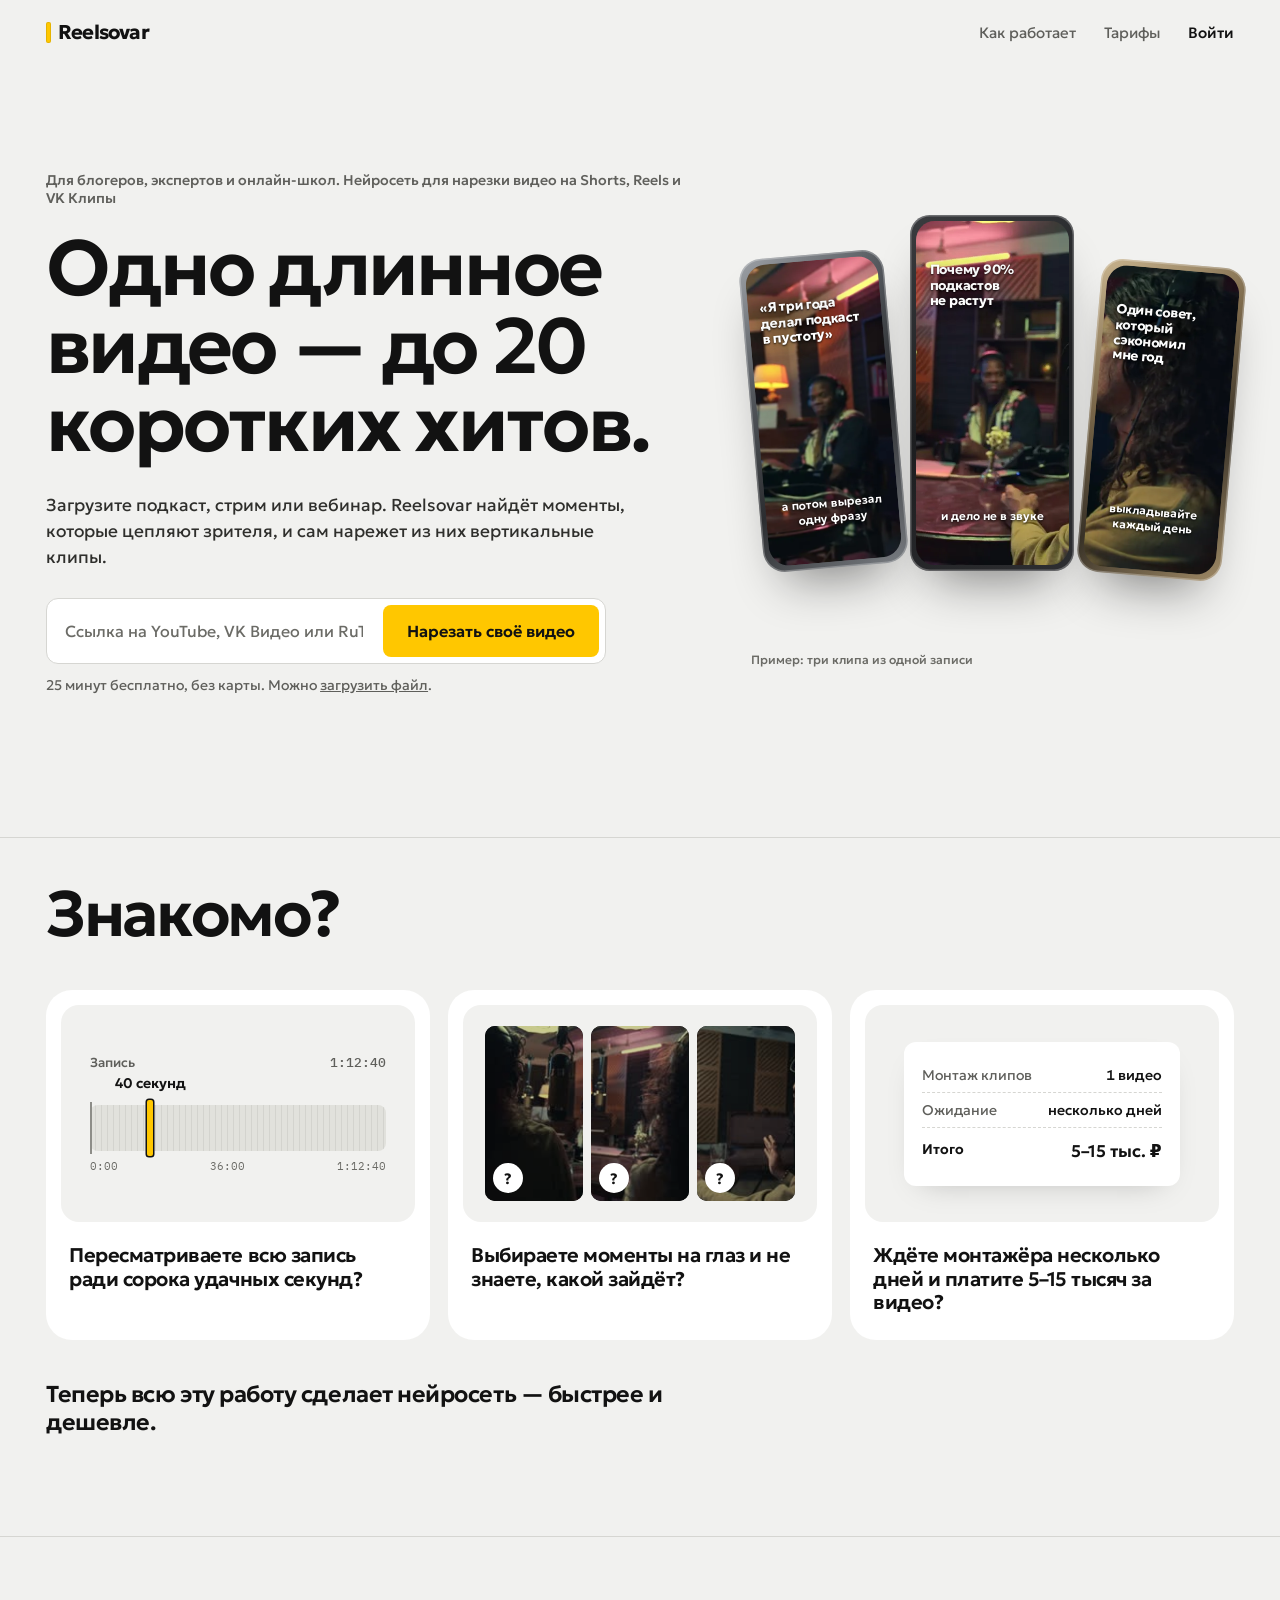
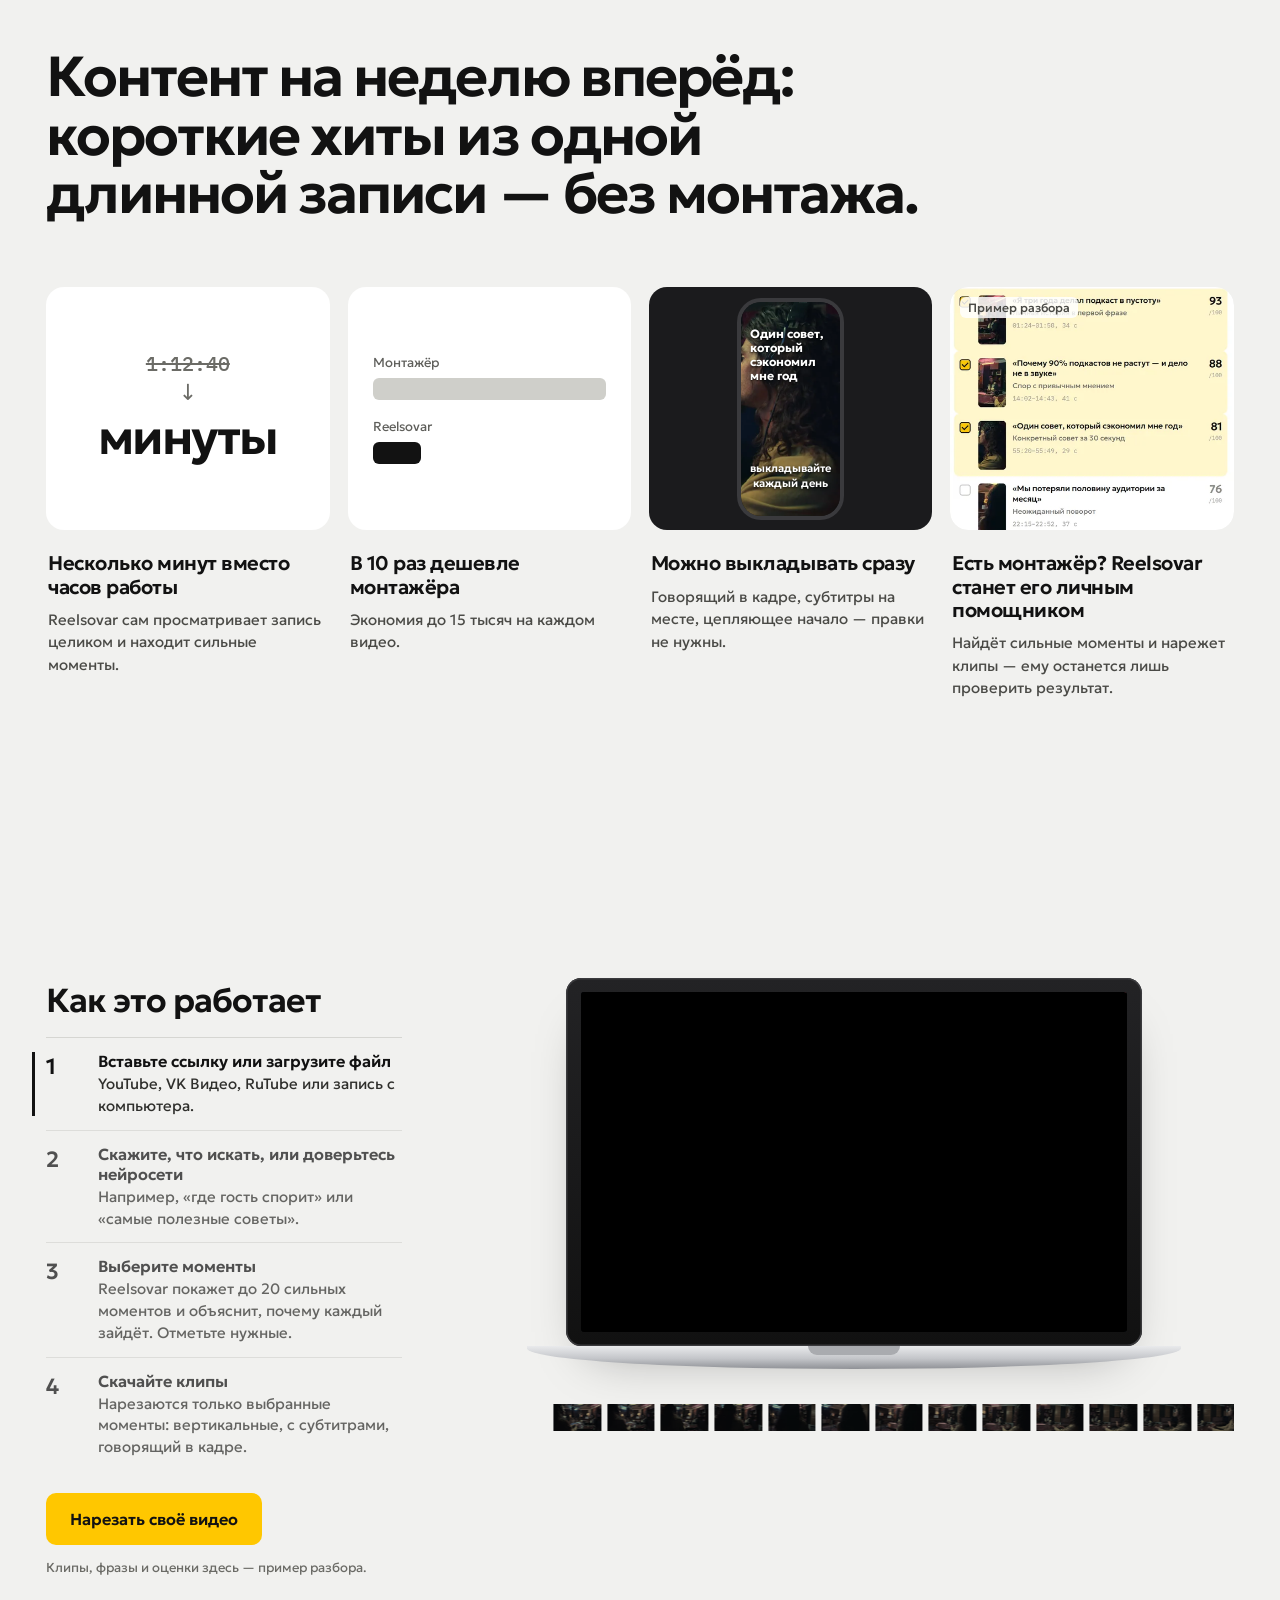
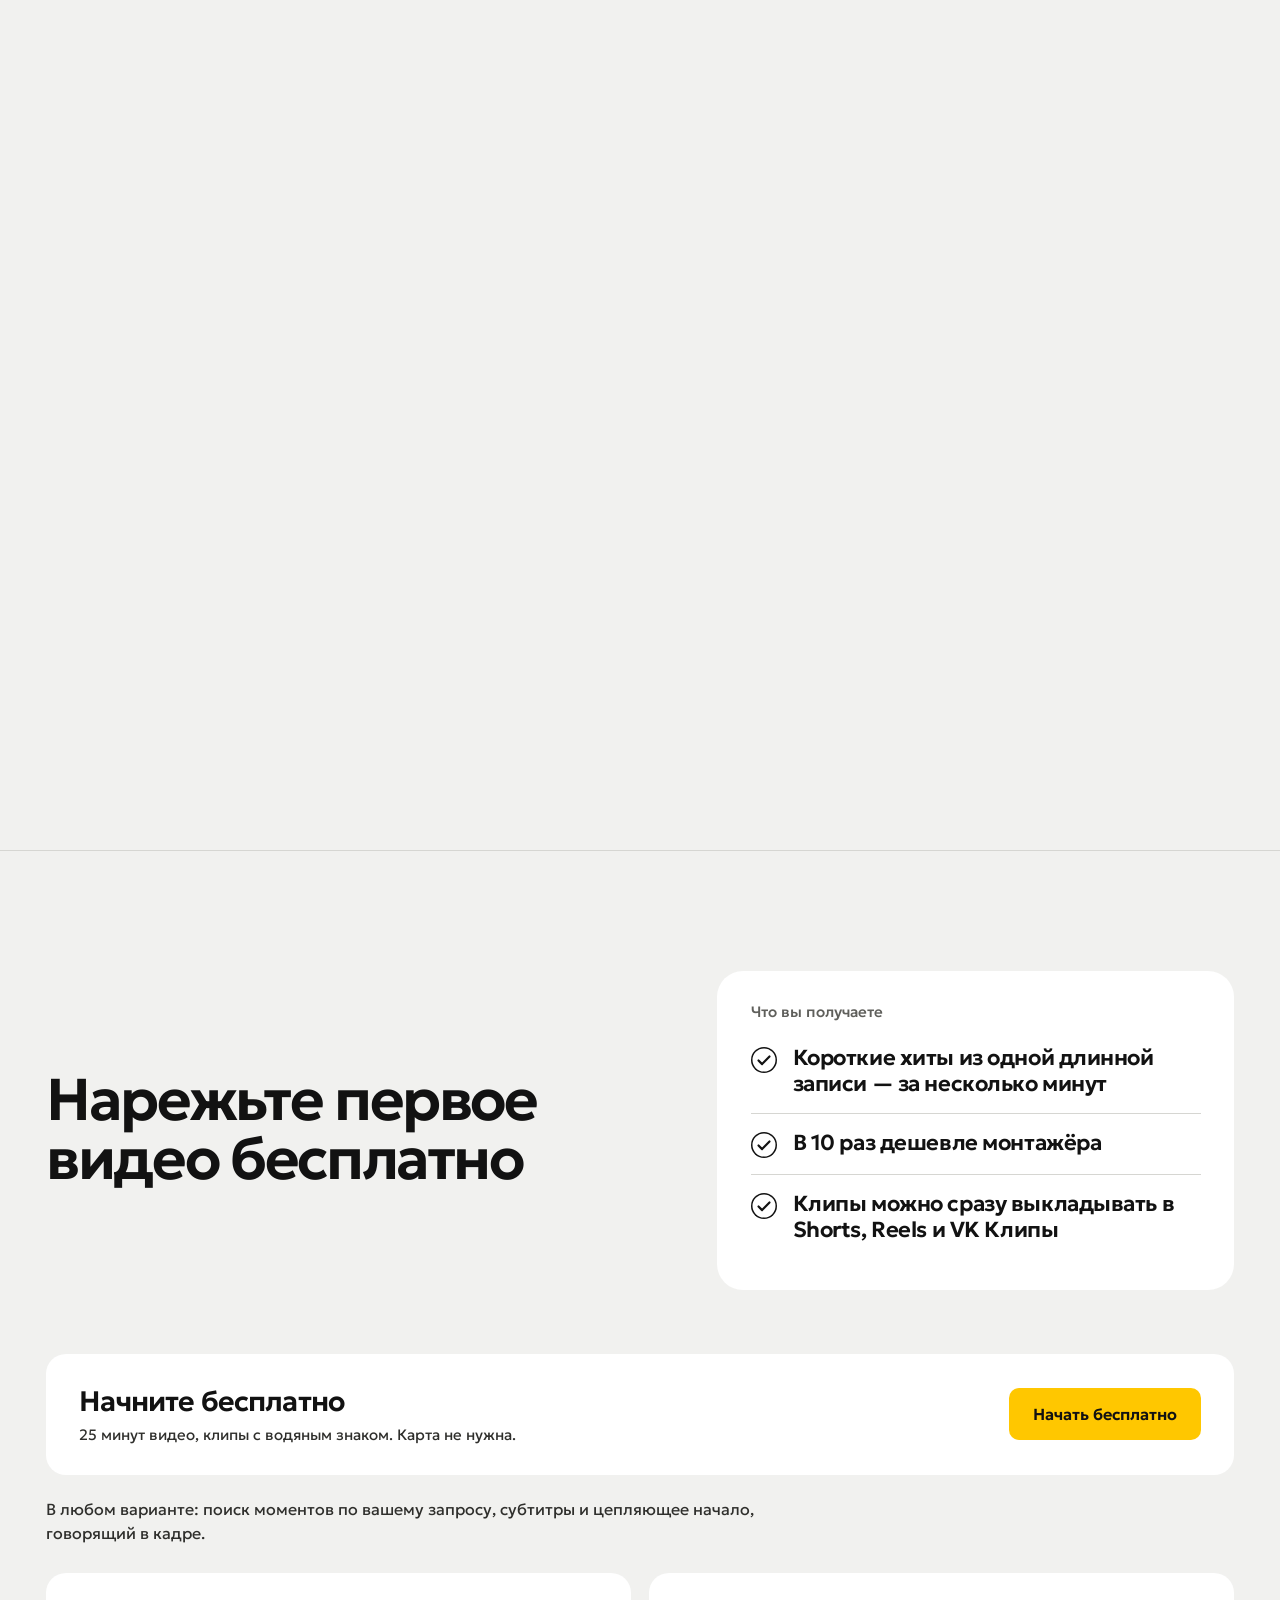
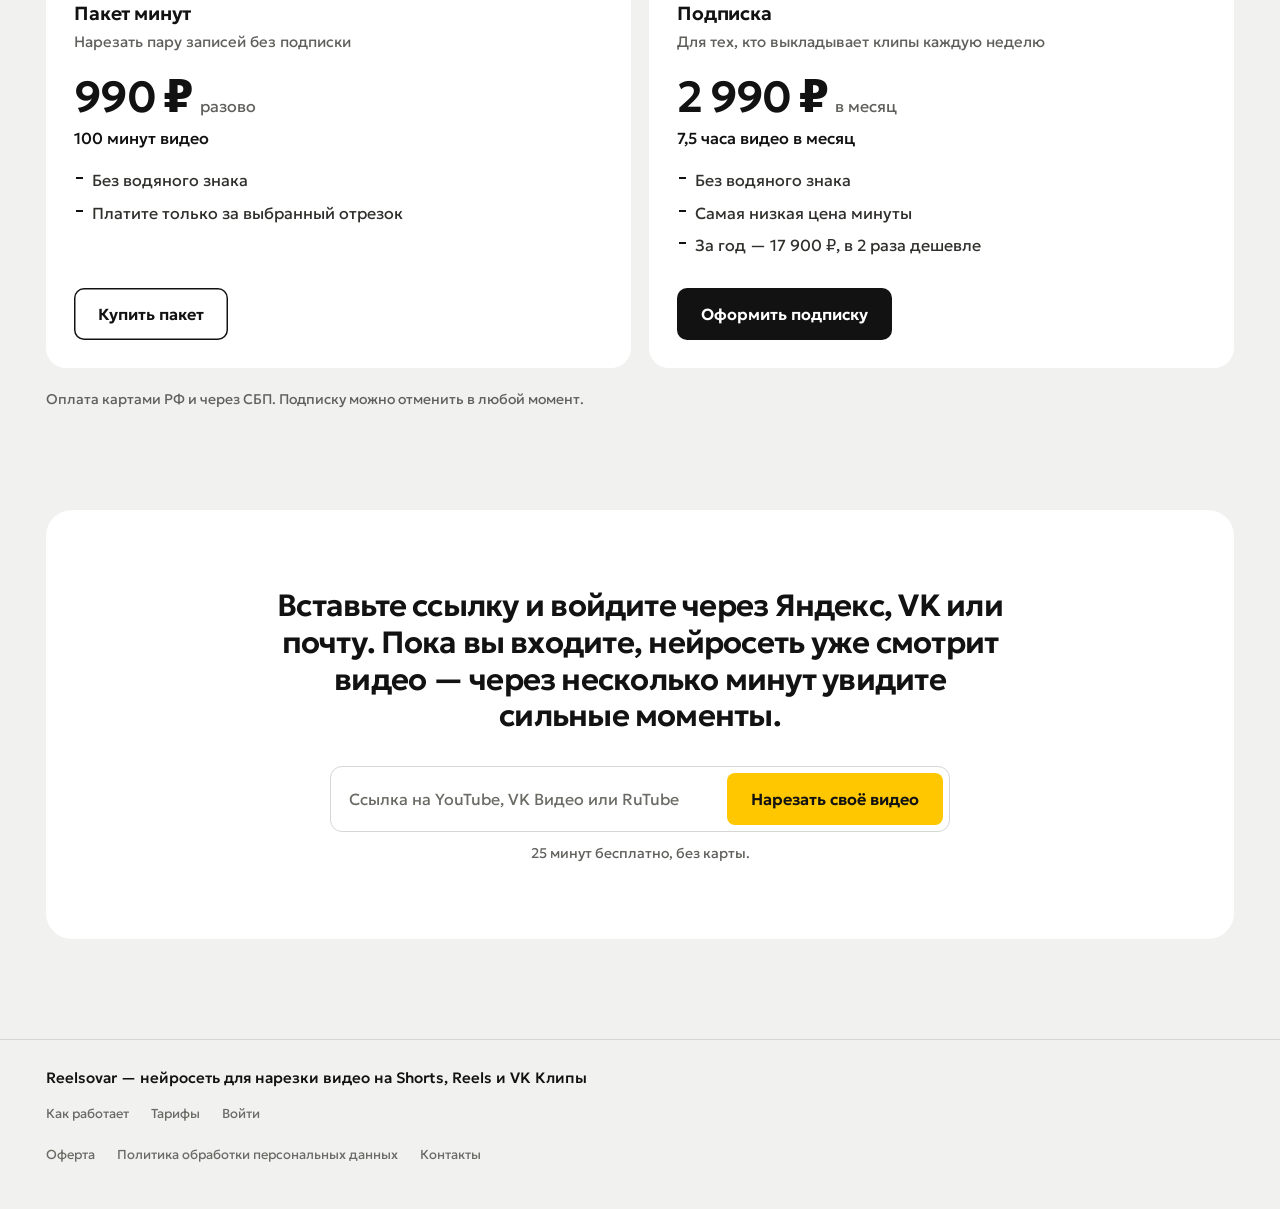
==== index.html @ e229d068 "Правки по трём ревью: дисциплина жёлтого, анимация, тарифы, финал - Жёлтый только у меток момента и " ====
<!doctype html>
<html lang="ru">
<head>
<meta charset="utf-8">
<meta name="viewport" content="width=device-width, initial-scale=1">
<!-- До запуска продукта страница скрыта от поисковиков (SEO — в техдолге) -->
<meta name="robots" content="noindex, nofollow">
<!-- avoid-ai-design-ignore: K7 — :focus-visible задан в style.css -->
<!-- avoid-ai-design-ignore: M6 — prefers-reduced-motion обрабатывается в app.js и style.css -->
<title>Reelsovar — нарезка видео на шортс нейросетью</title>
<link rel="preload" as="font" type="font/woff2" href="fonts/geologica-cyrillic.woff2" crossorigin>
<link rel="preload" as="image" href="media/c2_poster.webp" fetchpriority="high">
<link rel="stylesheet" href="style.css?v=26">
</head>
<body>

<header class="nav">
  <a class="logo" href="#"><i class="cutmark" aria-hidden="true"></i>Reelsovar</a>
  <nav class="nav-links" aria-label="Главное меню"><a href="#how">Как работает</a><a href="#offer">Тарифы</a><a class="login js-product" href="#">Войти</a></nav>
</header>

<main>
<!-- Первый экран -->
<section class="hero" id="top">
  <div class="hero-text">
    <div class="eyebrow">Для блогеров, экспертов и онлайн-школ. Нейросеть для нарезки видео на Shorts, Reels и VK&nbsp;Клипы</div>
    <h1>Одно длинное видео — до&nbsp;20 коротких хитов.</h1>
    <p class="lead">Загрузите подкаст, стрим или вебинар. Reelsovar найдёт моменты, которые цепляют зрителя, и&nbsp;сам нарежет из них вертикальные клипы.</p>
    <form class="drop">
      <input type="text" aria-label="Ссылка на видео" placeholder="Ссылка на YouTube, VK Видео или RuTube">
      <button type="submit" class="btn">Нарезать своё видео</button>
    </form>
    <div class="note">25 минут бесплатно, без карты. Можно <a class="js-product" href="#">загрузить файл</a>.</div>
  </div>
  <!-- Результат: три клипа из одной записи -->
  <div class="hero-vis" role="img" aria-label="Три вертикальных клипа из одной записи">
    <div class="hphone i p1"><div class="hscr"><video src="media/c1.mp4" poster="media/c1_poster.webp" muted loop playsinline autoplay preload="metadata"></video>
      <div class="hhook">«Я три года делал подкаст в&nbsp;пустоту»</div><div class="hsubs">а потом вырезал одну фразу</div></div></div>
    <div class="hphone p p2"><div class="hscr"><video src="media/c2.mp4" poster="media/c2_poster.webp" muted loop playsinline autoplay preload="metadata"></video>
      <div class="hhook">Почему 90% подкастов не&nbsp;растут</div><div class="hsubs">и дело не в звуке</div></div></div>
    <div class="hphone h p3"><div class="hscr"><video src="media/c3.mp4" poster="media/c3_poster.webp" muted loop playsinline autoplay preload="metadata"></video>
      <div class="hhook">Один совет, который сэкономил мне&nbsp;год</div><div class="hsubs">выкладывайте каждый день</div></div></div>
    <span class="ex">Пример: три клипа из одной записи</span>
  </div>
</section>

<!-- Боль: три карточки, у каждой своя картинка -->
<section class="pains-sec" id="pains">
  <h2 class="sec-title">Знакомо?</h2>
  <div class="cards c3" role="region" aria-label="Проблемы ручной нарезки" tabindex="0">
    <article class="card">
      <div class="vis">
        <div class="rec">
          <div class="rec-top"><span>Запись</span><span>1:12:40</span></div>
          <div class="rec-bar"><i class="rec-hit"><b>40 секунд</b></i><i class="rec-play"></i></div>
          <div class="rec-axis"><span>0:00</span><span>36:00</span><span>1:12:40</span></div>
        </div>
      </div>
      <h3>Пересматриваете всю запись ради сорока удачных секунд?</h3>
    </article>
    <article class="card">
      <div class="vis">
        <div class="guess">
          <figure><img src="media/strip/s3.jpg" alt="" loading="lazy"><b>?</b></figure>
          <figure><img src="media/strip/s6.jpg" alt="" loading="lazy"><b>?</b></figure>
          <figure><img src="media/strip/s10.jpg" alt="" loading="lazy"><b>?</b></figure>
        </div>
      </div>
      <h3>Выбираете моменты на глаз и не знаете, какой зайдёт?</h3>
    </article>
    <article class="card">
      <div class="vis">
        <dl class="receipt">
          <div><dt>Монтаж клипов</dt><dd>1 видео</dd></div>
          <div><dt>Ожидание</dt><dd>несколько дней</dd></div>
          <div class="tot"><dt>Итого</dt><dd>5–15 тыс. ₽</dd></div>
        </dl>
      </div>
      <h3>Ждёте монтажёра несколько дней и платите 5–15 тысяч за видео?</h3>
    </article>
  </div>
  <p class="bridge">Теперь всю эту работу сделает нейросеть — быстрее и дешевле.</p>
</section>

<!-- Выгоды: главная фраза и четыре карточки -->
<section class="benefits" id="benefits">
  <h2 class="main-benefit">Контент на неделю вперёд: короткие хиты из одной длинной записи — без&nbsp;монтажа.</h2>
  <div class="cards c4" role="region" aria-label="Что даёт Reelsovar" tabindex="0">
    <article class="card">
      <div class="vis"><div class="speed"><s>1:12:40</s><span>→</span><b>минуты</b></div></div>
      <h3>Несколько минут вместо часов работы</h3>
      <p>Reelsovar сам просматривает запись целиком и находит сильные моменты.</p>
    </article>
    <article class="card">
      <div class="vis"><div class="cmp">
        <div><span>Монтажёр</span><i style="width:100%"></i></div>
        <div><span>Reelsovar</span><i class="us" style="width:10%"></i></div>
      </div></div>
      <h3>В 10 раз дешевле монтажёра</h3>
      <p>Экономия до 15 тысяч на каждом видео.</p>
    </article>
    <article class="card">
      <div class="vis dark"><div class="mini-phone"><video src="media/c3.mp4" poster="media/c3_poster.webp" muted loop playsinline autoplay preload="none"></video><span class="mh">Один совет, который сэкономил мне&nbsp;год</span><span class="ms">выкладывайте каждый день</span></div></div>
      <h3>Можно выкладывать сразу</h3>
      <p>Говорящий в кадре, субтитры на месте, цепляющее начало — правки не нужны.</p>
    </article>
    <article class="card">
      <div class="vis ui"><div class="ui-crop"></div><span class="ex">Пример разбора</span></div>
      <h3>Есть монтажёр? Reelsovar станет его личным помощником</h3>
      <p>Найдёт сильные моменты и нарежет клипы — ему останется лишь проверить результат.</p>
    </article>
  </div>
</section>

<!-- Продукт: как это работает. Анимация идёт по шагам и останавливается на итоговой картинке -->
<section class="stage-wrap" id="how">
  <div class="stage" id="stage">

    <div class="howcol" id="howCol">
      <h2>Как это работает</h2>
      <ol class="steps">
        <li class="on cur"><b>Вставьте ссылку или загрузите файл</b><span>YouTube, VK Видео, RuTube или запись с компьютера.</span></li>
        <li><b>Скажите, что искать, или доверьтесь нейросети</b><span>Например, «где гость спорит» или «самые полезные советы».</span></li>
        <li><b>Выберите моменты</b><span>Reelsovar покажет до 20 сильных моментов и объяснит, почему каждый зайдёт. Отметьте нужные.</span></li>
        <li><b>Скачайте клипы</b><span>Нарезаются только выбранные моменты: вертикальные, с субтитрами, говорящий в кадре.</span></li>
      </ol>
      <a class="btn js-product" href="#">Нарезать своё видео</a>
      <p class="demo-note">Клипы, фразы и оценки здесь — пример разбора.</p>
    </div>

    <div class="tv laptop" id="tv">
      <div class="lid">
        <div class="tv-screen" id="tvScreen">
          <div class="tv-pic" id="tvPic">
            <video id="tvVideo" src="media/tv.mp4" poster="media/tv_poster.webp" muted loop playsinline autoplay preload="auto"></video>
            <div class="osd" id="osd">Подкаст о росте канала, 1:12:40</div>
          </div>
          <div class="pwr" id="pwr" aria-hidden="true"><i class="sh-t"></i><i class="sh-b"></i><i class="pwr-line"></i></div>
          <canvas id="tvSnap" aria-hidden="true"></canvas>
          <img class="ui-shot" id="tvUI" src="media/ui_moments_1440.webp" srcset="media/ui_moments_1440.webp 1440w, media/ui_moments.webp 2880w" sizes="(max-width:700px) 92vw, 56vw" alt="" loading="lazy">
        </div>
      </div>
      <div class="base"></div>
    </div>

    <!-- Плёнка -->
    <div class="strip" id="strip"><div class="strip-in" id="stripIn"></div><i class="cover cl"></i><i class="cover cr"></i></div>

    <!-- Ножницы -->
    <svg class="scissors" id="scissors" viewBox="0 0 160 120" aria-hidden="true">
      <defs><linearGradient id="steel" x1="0" y1="0" x2="0" y2="1"><stop offset="0" stop-color="#fafbfc"/><stop offset=".5" stop-color="#b9bfc6"/><stop offset="1" stop-color="#6c737b"/></linearGradient></defs>
      <g class="blade b1"><path d="M80 58 L158 49 Q160 52 157 54 L80 63 Z" fill="url(#steel)"/><path d="M80 60 Q60 52 52 42" stroke="#1b1b1d" stroke-width="9" fill="none" stroke-linecap="round"/><ellipse cx="32" cy="36" rx="24" ry="17" fill="none" stroke="#1b1b1d" stroke-width="9"/></g>
      <g class="blade b2"><path d="M80 57 L157 66 Q160 69 157 71 L80 62 Z" fill="url(#steel)"/><path d="M80 60 Q60 68 52 78" stroke="#1b1b1d" stroke-width="9" fill="none" stroke-linecap="round"/><ellipse cx="32" cy="84" rx="24" ry="17" fill="none" stroke="#1b1b1d" stroke-width="9"/></g>
      <circle cx="80" cy="60" r="4.5" fill="#d7dade" stroke="#555" stroke-width="1"/>
    </svg>

    <div class="flyers" id="flyers"></div>

    <!-- Телефоны -->
    <div class="phones" id="phones">
      <div class="phone iphone" data-clip="1">
        <div class="screen"><video muted loop playsinline preload="none" poster="media/c1_poster.webp" data-src="media/c1.mp4"></video>
          <div class="hook">«Я три года делал подкаст в&nbsp;пустоту»</div>
          <div class="subs"><span>а</span> <span>потом</span> <span>вырезал</span> <span>одну</span> <span>фразу</span></div></div>
        <div class="meta"><b>93</b>Личная история в первой фразе<small>с 01:24, 34 с</small></div>
      </div>
      <div class="phone pixel" data-clip="2">
        <div class="screen"><video muted loop playsinline preload="none" poster="media/c2_poster.webp" data-src="media/c2.mp4"></video>
          <div class="hook">Почему 90% подкастов не&nbsp;растут</div>
          <div class="subs"><span>и</span> <span>дело</span> <span>не</span> <span>в</span> <span>звуке</span></div></div>
        <div class="meta"><b>88</b>Спор с привычным мнением<small>с 14:02, 41 с</small></div>
      </div>
      <div class="phone huawei" data-clip="3">
        <div class="screen"><video muted loop playsinline preload="none" poster="media/c3_poster.webp" data-src="media/c3.mp4"></video>
          <div class="hook">Один совет, который сэкономил мне&nbsp;год</div>
          <div class="subs"><span>выкладывайте</span> <span>каждый</span> <span>день</span></div></div>
        <div class="meta"><b>81</b>Конкретный совет за 30 секунд<small>с 55:20, 29 с</small></div>
      </div>
    </div>
  </div>
</section>

<section class="offer" id="offer">
  <div class="offer-head">
    <h2>Нарежьте первое видео бесплатно</h2>
    <div class="get">
      <h3>Что вы получаете</h3>
      <ul>
        <li>Короткие хиты из одной длинной записи — за несколько минут</li>
        <li>В 10 раз дешевле монтажёра</li>
        <li>Клипы можно сразу выкладывать в Shorts, Reels и VK&nbsp;Клипы</li>
      </ul>
    </div>
  </div>
  <!-- Бесплатно — это вход, а выбор — между двумя способами платить -->
  <div class="start">
    <div>
      <h3>Начните бесплатно</h3>
      <p>25 минут видео, клипы с водяным знаком. Карта не нужна.</p>
    </div>
    <a class="btn js-product" href="#">Начать бесплатно</a>
  </div>
  <p class="incl">В любом варианте: поиск моментов по вашему запросу, субтитры и цепляющее начало, говорящий в кадре.</p>
  <div class="plans two">
    <div class="plan">
      <h3>Пакет минут</h3>
      <p class="for">Нарезать пару записей без подписки</p>
      <div class="price">990&nbsp;₽<small>разово</small></div>
      <p class="vol">100 минут видео</p>
      <ul class="feat"><li>Без водяного знака</li><li>Платите только за выбранный отрезок</li></ul>
      <a class="btn alt js-product" href="#">Купить пакет</a>
    </div>
    <div class="plan">
      <h3>Подписка</h3>
      <p class="for">Для тех, кто выкладывает клипы каждую неделю</p>
      <div class="price">2&nbsp;990&nbsp;₽<small>в месяц</small></div>
      <p class="vol">7,5 часа видео в месяц</p>
      <ul class="feat"><li>Без водяного знака</li><li>Самая низкая цена минуты</li><li>За год — 17&nbsp;900&nbsp;₽, в 2 раза дешевле</li></ul>
      <a class="btn ink js-product" href="#">Оформить подписку</a>
    </div>
  </div>
  <p class="pay">Оплата картами РФ и через СБП. Подписку можно отменить в любой момент.</p>
  <div class="final">
    <p>Вставьте ссылку и войдите через Яндекс, VK или почту. Пока вы входите, нейросеть уже смотрит видео — через несколько минут увидите сильные моменты.</p>
    <form class="drop">
      <input type="text" aria-label="Ссылка на видео" placeholder="Ссылка на YouTube, VK Видео или RuTube">
      <button type="submit" class="btn">Нарезать своё видео</button>
    </form>
    <div class="note">25 минут бесплатно, без карты.</div>
  </div>
</section>

</main>

<footer class="foot">
  <p class="foot-about">Reelsovar — нейросеть для нарезки видео на Shorts, Reels и VK&nbsp;Клипы</p>
  <nav aria-label="Разделы"><a href="#how">Как работает</a><a href="#offer">Тарифы</a><a class="js-product" href="#">Войти</a></nav>
  <nav aria-label="Документы"><a href="#">Оферта</a><a href="#">Политика обработки персональных данных</a><a href="#">Контакты</a><!-- TODO: документы, контакты, реквизиты --></nav>
</footer>

<script src="vendor/gsap.min.js"></script>
<script src="vendor/ScrollTrigger.min.js"></script>
<script src="vendor/lenis.min.js"></script>
<script>
  // Куда ведут все кнопки: адрес продукта (регистрация / загрузка видео)
  const PRODUCT_URL = "soon.html";   // TODO: адрес продукта, когда он появится
</script>
<script src="app.js?v=18"></script>
</body>
</html>
---- style.css ----
/* cyrillic */
@font-face {
  font-family: 'Geologica';
  font-style: normal;
  font-weight: 400;
  font-display: swap;
  src: url(fonts/geologica-cyrillic.woff2) format('woff2');
  unicode-range: U+0301, U+0400-045F, U+0490-0491, U+04B0-04B1, U+2116;
}
/* latin */
@font-face {
  font-family: 'Geologica';
  font-style: normal;
  font-weight: 400;
  font-display: swap;
  src: url(fonts/geologica-latin.woff2) format('woff2');
  unicode-range: U+0000-00FF, U+0131, U+0152-0153, U+02BB-02BC, U+02C6, U+02DA, U+02DC, U+0304, U+0308, U+0329, U+2000-206F, U+20AC, U+2122, U+2191, U+2193, U+2212, U+2215, U+FEFF, U+FFFD;
}
/* cyrillic */
@font-face {
  font-family: 'Geologica';
  font-style: normal;
  font-weight: 500;
  font-display: swap;
  src: url(fonts/geologica-cyrillic.woff2) format('woff2');
  unicode-range: U+0301, U+0400-045F, U+0490-0491, U+04B0-04B1, U+2116;
}
/* latin */
@font-face {
  font-family: 'Geologica';
  font-style: normal;
  font-weight: 500;
  font-display: swap;
  src: url(fonts/geologica-latin.woff2) format('woff2');
  unicode-range: U+0000-00FF, U+0131, U+0152-0153, U+02BB-02BC, U+02C6, U+02DA, U+02DC, U+0304, U+0308, U+0329, U+2000-206F, U+20AC, U+2122, U+2191, U+2193, U+2212, U+2215, U+FEFF, U+FFFD;
}
/* cyrillic */
@font-face {
  font-family: 'Geologica';
  font-style: normal;
  font-weight: 600;
  font-display: swap;
  src: url(fonts/geologica-cyrillic.woff2) format('woff2');
  unicode-range: U+0301, U+0400-045F, U+0490-0491, U+04B0-04B1, U+2116;
}
/* latin */
@font-face {
  font-family: 'Geologica';
  font-style: normal;
  font-weight: 600;
  font-display: swap;
  src: url(fonts/geologica-latin.woff2) format('woff2');
  unicode-range: U+0000-00FF, U+0131, U+0152-0153, U+02BB-02BC, U+02C6, U+02DA, U+02DC, U+0304, U+0308, U+0329, U+2000-206F, U+20AC, U+2122, U+2191, U+2193, U+2212, U+2215, U+FEFF, U+FFFD;
}
/* cyrillic */
@font-face {
  font-family: 'Geologica';
  font-style: normal;
  font-weight: 700;
  font-display: swap;
  src: url(fonts/geologica-cyrillic.woff2) format('woff2');
  unicode-range: U+0301, U+0400-045F, U+0490-0491, U+04B0-04B1, U+2116;
}
/* latin */
@font-face {
  font-family: 'Geologica';
  font-style: normal;
  font-weight: 700;
  font-display: swap;
  src: url(fonts/geologica-latin.woff2) format('woff2');
  unicode-range: U+0000-00FF, U+0131, U+0152-0153, U+02BB-02BC, U+02C6, U+02DA, U+02DC, U+0304, U+0308, U+0329, U+2000-206F, U+20AC, U+2122, U+2191, U+2193, U+2212, U+2215, U+FEFF, U+FFFD;
}
/* cyrillic */
@font-face {
  font-family: 'IBM Plex Mono';
  font-style: normal;
  font-weight: 400;
  font-display: swap;
  src: url(fonts/plexmono-cyrillic-400.woff2) format('woff2');
  unicode-range: U+0301, U+0400-045F, U+0490-0491, U+04B0-04B1, U+2116;
}
/* latin */
@font-face {
  font-family: 'IBM Plex Mono';
  font-style: normal;
  font-weight: 400;
  font-display: swap;
  src: url(fonts/plexmono-latin-400.woff2) format('woff2');
  unicode-range: U+0000-00FF, U+0131, U+0152-0153, U+02BB-02BC, U+02C6, U+02DA, U+02DC, U+0304, U+0308, U+0329, U+2000-206F, U+20AC, U+2122, U+2191, U+2193, U+2212, U+2215, U+FEFF, U+FFFD;
}
/* cyrillic */
@font-face {
  font-family: 'IBM Plex Mono';
  font-style: normal;
  font-weight: 500;
  font-display: swap;
  src: url(fonts/plexmono-cyrillic-500.woff2) format('woff2');
  unicode-range: U+0301, U+0400-045F, U+0490-0491, U+04B0-04B1, U+2116;
}
/* latin */
@font-face {
  font-family: 'IBM Plex Mono';
  font-style: normal;
  font-weight: 500;
  font-display: swap;
  src: url(fonts/plexmono-latin-500.woff2) format('woff2');
  unicode-range: U+0000-00FF, U+0131, U+0152-0153, U+02BB-02BC, U+02C6, U+02DA, U+02DC, U+0304, U+0308, U+0329, U+2000-206F, U+20AC, U+2122, U+2191, U+2193, U+2212, U+2215, U+FEFF, U+FFFD;
}

:root{
  --bg:#f1f1ef; --ink:#121212; --mute:#5f5f5b; --line:#d6d6d2; --dark:#141414; --phos:#FFC700; --mark:#FFC700; --mark-d:#E6B200;
  --sans:"Geologica",system-ui,sans-serif; --mono:"IBM Plex Mono",ui-monospace,monospace;
  --pad:clamp(16px,3.6vw,56px);
}
*{box-sizing:border-box;margin:0;padding:0}
html{background:var(--bg)}
body{font-family:var(--sans);color:var(--ink);background:var(--bg);overflow-x:hidden;-webkit-font-smoothing:antialiased}
a{color:inherit}
:focus-visible{outline:2px solid var(--ink);outline-offset:3px}

.nav{position:fixed;inset:0 0 auto 0;z-index:50;height:64px;display:flex;align-items:center;justify-content:space-between;padding:0 var(--pad);background:var(--bg)}
.logo{font-weight:700;font-size:20px;letter-spacing:-.04em;text-decoration:none}
.nav-links{display:flex;gap:28px;font-size:15px}
.nav-links a{text-decoration:none;color:var(--mute)}
.nav-links .login{color:var(--ink);font-weight:500}
@media (max-width:640px){.nav-links a:not(.login){display:none}}

.btn{display:inline-block;border:0;background:var(--ink);color:#fff;font:500 16px var(--sans);padding:16px 24px;border-radius:6px;cursor:pointer;white-space:nowrap;text-decoration:none}
.btn:hover{background:#000}
.drop{display:flex;gap:8px;width:min(560px,100%);background:#fff;border:1px solid var(--line);border-radius:10px;padding:6px}
.drop input{flex:1;min-width:0;border:0;outline:0;background:transparent;font:400 16px var(--sans);padding:0 12px;color:var(--ink)}
.drop input::placeholder{color:#8d8d88}
.note{font-size:14px;color:var(--mute);margin-top:12px}
@media (max-width:640px){.drop{flex-direction:column}.drop input{padding:12px}}

/* СЦЕНА */
.stage-wrap{position:relative}
.stage{position:relative;height:100vh;min-height:640px;overflow:hidden}

.hero{position:relative;min-height:100vh;min-height:100svh;display:grid;grid-template-columns:minmax(0,1.15fr) minmax(0,.85fr);gap:clamp(24px,4vw,64px);align-items:center;padding:64px var(--pad) 4vh}
h1{font-weight:600;font-size:clamp(40px,6.1vw,100px);line-height:1;letter-spacing:-.035em;max-width:11em}
h1 span{display:block}
.lead{font-size:clamp(16px,1.35vw,20px);line-height:1.5;color:#2f2f2c;max-width:34em;margin:clamp(20px,3.4vh,36px) 0 clamp(20px,3vh,30px)}
.tv-slot{width:100%;aspect-ratio:1400/1022;max-width:620px;justify-self:end}
@media (max-width:900px){
  .hero{grid-template-columns:1fr;align-content:start;gap:18px;padding-top:76px;min-height:0;padding-bottom:56px}
  .tv-slot{max-width:min(300px,72vw);justify-self:center;order:-1}
  .lead{font-size:15px;margin:14px 0 16px}
}


.tv{position:absolute;left:0;top:0;transform-origin:0 0;z-index:4;will-change:transform,opacity}
.tv-photo{display:block;width:100%;height:auto;filter:drop-shadow(0 30px 34px #0003)}
.tv-screen{position:absolute;left:9.7%;top:15.2%;width:61.4%;height:67%;border-radius:9%/11%;overflow:hidden;background:#0b0b0b}
.tv-pic{position:absolute;inset:0;transform-origin:50% 50%}
.tv-pic video{width:100%;height:100%;object-fit:cover;display:block;filter:contrast(1.06) saturate(.92)}
.glass{position:absolute;inset:0;pointer-events:none;border-radius:inherit;
  background:radial-gradient(110% 80% at 28% 12%,#ffffff2a,transparent 46%),repeating-linear-gradient(transparent 0 2px,#0000001a 2px 3px);
  box-shadow:inset 0 0 36px #000d}
.osd{position:absolute;left:6%;top:7%;font:500 clamp(9px,.95vw,13px) var(--mono);color:var(--phos);letter-spacing:.04em}
.flash{position:absolute;inset:0;background:#fff;opacity:0;pointer-events:none}

.strip{position:absolute;left:0;top:0;z-index:3;background:var(--dark);overflow:hidden;visibility:hidden;will-change:transform,opacity}
.strip::before,.strip::after{content:"";position:absolute;left:0;right:0;height:8%;background:repeating-linear-gradient(90deg,transparent 0 9px,#f1f1ef 9px 16px,transparent 16px 25px);opacity:.5;z-index:1}
.strip::before{top:7%}.strip::after{bottom:7%}
.strip-in{position:absolute;left:0;top:22%;bottom:22%;display:flex;gap:6px;will-change:transform}
.cover{position:absolute;top:-2px;bottom:-2px;width:50.5%;background:var(--bg);z-index:4;will-change:transform}
.cl{left:0}.cr{right:0}
.fr{position:relative;height:100%;aspect-ratio:16/9;flex:none;background:#000}
@media (max-width:700px){.fr .lab{font-size:9px;padding:0 3px}}
.fr img{width:100%;height:100%;object-fit:cover;display:block;filter:grayscale(.55) brightness(.72)}
.fr .ring{position:absolute;inset:-3px;border:2px solid var(--phos);opacity:0}
.fr .lab{position:absolute;left:0;bottom:0;z-index:2;font:500 11px var(--mono);color:var(--dark);background:var(--phos);padding:1px 5px;opacity:0;white-space:nowrap}

.scissors{position:absolute;left:0;top:0;z-index:7;opacity:0;will-change:transform}
.blade{transform-origin:80px 60px;transform-box:view-box}

.flyers{position:absolute;inset:0;z-index:5;pointer-events:none}
.flyer{position:absolute;left:0;top:0;transform-origin:0 0;overflow:hidden;opacity:0;will-change:transform,clip-path}
.flyer img{width:100%;height:100%;object-fit:cover;display:block}

/* ТЕЛЕФОНЫ: три разных корпуса */
.phones{position:absolute;inset:0;z-index:4;pointer-events:none}
.phone{position:absolute;left:0;top:0}
.phone .screen{position:absolute;overflow:hidden;background:#000}
.phone .screen video{width:100%;height:100%;object-fit:cover;display:block}
.bezel{position:absolute;inset:0;pointer-events:none;opacity:0}
.iphone .bezel{border-radius:17%/8%;background:linear-gradient(140deg,#9ea2a7,#55595e 30%,#2b2d30 60%,#7d8186);box-shadow:inset 0 0 0 1.5px #ffffff55,0 30px 50px -22px #0007}
.pixel .bezel{border-radius:12%/5.6%;background:linear-gradient(150deg,#3a3c3f,#1c1d1f 50%,#2d2e31);box-shadow:inset 0 0 0 1.5px #ffffff22,0 30px 50px -22px #0007}
.huawei .bezel{border-radius:15%/7%;background:linear-gradient(140deg,#c9b48e,#7d6a4c 35%,#3b3429 65%,#a08a66);box-shadow:inset 0 0 0 1.5px #ffffff44,0 30px 50px -22px #0007}
.cam{position:absolute;background:#000;z-index:3;opacity:0}
.iphone .cam{left:50%;top:2.6%;width:30%;height:3.4%;border-radius:99px;transform:translateX(-50%)}
.pixel .cam{left:50%;top:2.4%;width:4.4%;aspect-ratio:1;border-radius:50%;transform:translateX(-50%)}
.huawei .cam{left:8%;top:2.4%;width:16%;height:3%;border-radius:99px}
.hook{position:absolute;left:9%;right:9%;top:12%;color:#fff;font:700 clamp(11px,1.1vw,17px)/1.15 var(--sans);letter-spacing:-.02em;text-shadow:0 1px 2px #000c,0 0 18px #0009;z-index:2;opacity:0}
.subs{position:absolute;left:7%;right:7%;bottom:13%;text-align:center;color:#fff;font:600 clamp(11px,1vw,15px)/1.3 var(--sans);text-shadow:0 1px 3px #000;z-index:2}
.subs span{opacity:0}
.meta{position:absolute;left:0;right:-10%;top:calc(100% + 18px);font-size:clamp(13px,1vw,15px);line-height:1.35;color:#2f2f2c;opacity:0}
.meta b{display:block;font-weight:600;font-size:clamp(26px,2.4vw,38px);letter-spacing:-.04em;color:var(--ink);line-height:1}
.meta small{display:block;font:400 12px var(--mono);color:#8d8d88;margin-top:6px}
@media (max-width:640px){
  .hook{font-size:9px;top:10%}.subs{font-size:8.5px}
  .meta{top:calc(100% + 10px);font-size:11px;right:-4%}.meta b{font-size:20px}.meta small{font-size:10px}
}

/* ОФФЕР */
.offer{padding:120px var(--pad) 100px;border-top:1px solid var(--line)}
.offer-head{display:grid;grid-template-columns:minmax(0,1.1fr) minmax(0,.9fr);gap:40px;align-items:end;margin-bottom:64px}
.offer h2{font-weight:600;font-size:clamp(36px,4.6vw,76px);line-height:1;letter-spacing:-.04em}
.get h3{font-weight:500;font-size:15px;color:var(--mute);margin-bottom:10px}
.get ul{list-style:none}
.get li{font-size:clamp(16px,1.3vw,20px);line-height:1.35;padding:10px 0;border-top:1px solid var(--line)}
.plans{display:grid;grid-template-columns:repeat(3,minmax(0,1fr));border-top:1px solid var(--ink)}
.plan{display:flex;flex-direction:column;padding:26px 28px 30px 0;border-right:1px solid var(--line);margin-right:28px}
.plan:last-child{border-right:0;margin-right:0}
.plan h3{font-weight:600;font-size:19px;letter-spacing:-.01em}
.plan h3 em{font:500 12px var(--mono);font-style:normal;background:var(--ink);color:#fff;padding:3px 7px;border-radius:4px;margin-left:8px;vertical-align:3px}
.plan .for{color:var(--mute);font-size:15px;margin-top:6px;line-height:1.4}
.plan .price{font-weight:600;font-size:clamp(34px,3.4vw,56px);letter-spacing:-.04em;margin:18px 0 4px}
.plan .price small{font-weight:400;font-size:16px;letter-spacing:0;color:var(--mute);margin-left:8px}
.plan .vol{font-weight:500}
.feat{list-style:none;margin:16px 0 26px;flex:1}
.feat li{padding:5px 0 5px 18px;position:relative;line-height:1.4;color:#2f2f2c}
.feat li::before{content:"";position:absolute;left:2px;top:13px;width:7px;height:2px;background:var(--ink)}
.feat li.plus{padding-left:0;color:var(--mute)}.feat li.plus::before{display:none}
.btn.ghost{background:transparent;color:var(--ink);box-shadow:inset 0 0 0 1.5px var(--ink)}
.btn.ghost:hover{background:var(--ink);color:#fff}
.plan .btn{align-self:flex-start}
.pay{margin:22px 0 0;font-size:14px;color:var(--mute)}
.final{margin-top:90px;padding-top:40px;border-top:1px solid var(--line);max-width:640px}
.final p{font-size:clamp(17px,1.4vw,22px);line-height:1.45;margin-bottom:24px}
@media (max-width:820px){.offer-head,.plans{grid-template-columns:1fr}.plan{border-right:0;margin:0;border-bottom:1px solid var(--line);padding-right:0}.final{margin-top:56px}}
.foot{display:flex;justify-content:space-between;gap:24px;flex-wrap:wrap;padding:28px var(--pad) 40px;border-top:1px solid var(--line);font-size:13px;color:#8d8d88}

/* Уменьшенное движение: без закрепления, всё статично */
.reduced .stage{height:auto;min-height:0;overflow:visible;display:flex;flex-direction:column;padding:90px 0 80px}
.reduced #tv,.reduced .strip,.reduced .scissors,.reduced .flyers{display:none}
.reduced .howcol{position:relative;left:auto;top:auto!important;width:auto;max-width:620px;padding:0 var(--pad);margin-bottom:48px}
.reduced .phones{position:relative;inset:auto;display:flex;gap:28px;padding:0 var(--pad) 90px;flex-wrap:wrap}
.reduced .phone{position:relative;width:min(220px,28vw);aspect-ratio:9/19.5}
.reduced .bezel,.reduced .cam,.reduced .hook,.reduced .meta,.reduced .subs span{opacity:1}
.reduced .phone .screen{inset:3%}

.pains{list-style:none;margin-top:18px}
.pains li{font-size:clamp(15px,1.15vw,18px);line-height:1.45;color:#2f2f2c;padding:8px 0;border-top:1px solid var(--line)}
.bridge{font-weight:500;color:var(--ink)!important}
@media (max-width:640px){.pains li{font-size:14px;padding:4px 0}.pains li:nth-child(n+3){display:none}.bridge{display:none}}

.benefits{padding:120px var(--pad) 40px;border-top:1px solid var(--line)}
.main-benefit{font-weight:600;font-size:clamp(34px,4.4vw,72px);line-height:1.04;letter-spacing:-.035em;max-width:16em}
.ben{list-style:none;display:grid;grid-template-columns:repeat(3,minmax(0,1fr));gap:40px;margin-top:64px}
.ben b{display:block;font-weight:600;font-size:clamp(19px,1.5vw,24px);letter-spacing:-.02em;margin-bottom:10px}
.ben span{color:#2f2f2c;line-height:1.5}
.how{display:grid;grid-template-columns:minmax(0,.9fr) minmax(0,1.1fr);gap:clamp(32px,5vw,80px);align-items:center;padding:90px var(--pad) 110px}
.how h2{font-weight:600;font-size:clamp(30px,3vw,48px);letter-spacing:-.03em;margin-bottom:30px}
.steps{list-style:none;counter-reset:s}
.steps li{counter-increment:s;display:grid;grid-template-columns:44px 1fr;column-gap:8px;padding:16px 0;border-top:1px solid var(--line);color:#2f2f2c;line-height:1.45}
.steps li::before{content:counter(s);grid-row:span 2;font-weight:600;font-size:22px;color:var(--ink)}
.steps b{display:block;color:var(--ink);font-weight:600;font-size:18px;margin-bottom:2px}
.shot-todo{aspect-ratio:16/10;border:2px dashed #b9b9b4;border-radius:12px;display:grid;place-items:center;padding:24px;text-align:center;color:#8d8d88;font:400 14px var(--mono);background:#fff}
@media (max-width:820px){.ben,.how{grid-template-columns:1fr}.ben{gap:24px;margin-top:36px}.how{padding-top:40px}}

.eyebrow{font-size:clamp(14px,1.1vw,17px);font-weight:500;color:var(--mute);margin-bottom:clamp(14px,2.4vh,24px)}

.ben{grid-template-columns:repeat(3,minmax(0,1fr))}
.ben .editor{grid-column:1 / -1;border-top:1px solid var(--line);padding-top:28px;max-width:52em}
@media (max-width:820px){.ben{grid-template-columns:1fr}}

.pains.q{margin-top:0}
.pains.q li{font-weight:500;font-size:clamp(19px,1.7vw,26px);line-height:1.25;letter-spacing:-.015em;color:var(--ink);padding:14px 0}
.pains.q li:first-child{border-top:0;padding-top:0}
.bridge{margin-top:22px!important;font-size:clamp(15px,1.15vw,18px)!important}
@media (max-width:640px){.pains.q li{font-size:16px;padding:6px 0}.pains.q li:nth-child(n+3){display:list-item}.bridge{display:block}}

@media (max-width:640px){.pains.q li{font-size:15px;padding:4px 0}.bridge{margin-top:8px!important;font-size:14px!important}}

/* Первый экран: телевизор просто стоит и показывает запись */
.tv.tv-hero{position:relative;width:100%;will-change:auto}

/* Боль */
.pains-sec{padding:120px var(--pad) 110px;border-top:1px solid var(--line)}
.pains-sec .pains.q{max-width:26em}
.pains-sec .pains.q li{font-size:clamp(24px,2.7vw,44px);line-height:1.15;letter-spacing:-.03em;font-weight:600;padding:22px 0;border-top:1px solid var(--line)}
.pains-sec .pains.q li:first-child{border-top:0;padding-top:0}
.pains-sec .bridge{margin-top:36px!important;font-size:clamp(17px,1.4vw,22px)!important;max-width:34em}
@media (max-width:640px){.pains-sec{padding:72px var(--pad) 64px}.pains-sec .pains.q li{font-size:22px;padding:14px 0}.pains-sec .bridge{font-size:16px!important;margin-top:22px!important}}
.benefits{padding-bottom:110px}

/* Продукт: шаги слева, по ходу анимации загораются по одному, в конце горят все */
.howcol{position:absolute;left:var(--pad);top:0;width:min(30vw,420px);z-index:6}
.howcol h2{font-weight:600;font-size:clamp(28px,2.6vw,42px);line-height:1.05;letter-spacing:-.03em;margin-bottom:18px}
.howcol .steps li{position:relative;padding:13px 0;opacity:.32;transition:opacity .25s}
.howcol .steps li.on{opacity:1}
.howcol .steps li.cur::after{content:"";position:absolute;left:-14px;top:14px;bottom:14px;width:3px;background:var(--ink)}
.howcol .steps b{font-size:clamp(16px,1.2vw,18px);line-height:1.25}
.howcol .steps span{display:block;font-size:15px}
.howcol .btn{margin-top:22px}
.demo-note{margin-top:14px;font-size:13px;color:#8d8d88}
@media (max-width:1000px){.howcol .steps span{display:none}}
@media (max-width:700px){
  .howcol{left:16px;right:16px;width:auto}
  .howcol h2{font-size:22px;margin-bottom:6px}
  .howcol .steps li{padding:5px 0;grid-template-columns:24px 1fr}
  .howcol .steps li::before{font-size:15px}
  .howcol .steps b{font-size:14px;margin:0}
  .howcol .steps li.cur::after{left:-9px;top:6px;bottom:6px}
  .howcol .btn{display:none}
  .demo-note{margin-top:6px;font-size:11px}
}

.foot{flex-direction:column;gap:12px}
.foot-about{color:var(--ink);font-weight:500;font-size:15px}
.foot nav{display:flex;flex-wrap:wrap;gap:6px 22px}
.foot a{text-decoration:none;color:#8d8d88}.foot a:hover{color:var(--ink)}

/* Ноутбук (пока нарисован в CSS) */
.tv-slot{aspect-ratio:1.672}
.laptop{aspect-ratio:1.672}
.laptop .lid{position:absolute;left:6%;width:88%;top:0;height:94.1%;background:linear-gradient(#232325,#111);border-radius:2.6%/4.2%;box-shadow:inset 0 0 0 1.5px #3a3a3d,0 30px 50px -26px #0006}
.laptop .tv-screen{left:2.6%;top:3.7%;width:94.8%;height:92.6%;border-radius:.6%/1%;background:#000;overflow:hidden}
.laptop .base{position:absolute;left:0;right:0;bottom:0;height:5.9%;background:linear-gradient(#e9eaec,#c3c5c9 55%,#8f9196);border-radius:0 0 50% 50%/0 0 90% 90%;box-shadow:0 18px 30px -16px #0006}
.laptop .base::before{content:"";position:absolute;left:43%;width:14%;top:0;height:38%;background:#a9abaf;border-radius:0 0 12px 12px}
.ui-shot{width:100%;height:100%;object-fit:cover;display:block}
.laptop .tv-pic video{filter:none}
.laptop .osd{left:3%;top:auto;bottom:4%;font:500 clamp(9px,.8vw,12px) var(--sans);color:#fff;text-shadow:none;background:#000a;padding:3px 8px;border-radius:5px;letter-spacing:0}
.tv-hero .tv-photo,.laptop .tv-photo{display:none}
@media (max-width:900px){}

/* Ноутбук в сцене: на шаге 3 запись сменяется интерфейсом */
#tvUI{position:absolute;inset:0;opacity:0}
.osd:empty{display:none}

/* Первый экран: три клипа */
.hero-vis{position:relative;width:100%;max-width:560px;aspect-ratio:1/.9;justify-self:end}
.hphone{position:absolute;aspect-ratio:9/19.5;padding:1.2%;border-radius:15%/7%;box-shadow:inset 0 0 0 1.5px #ffffff44,0 30px 50px -22px #0007}
.hphone.i{background:linear-gradient(140deg,#9ea2a7,#55595e 30%,#2b2d30 60%,#7d8186)}
.hphone.p{background:linear-gradient(150deg,#3a3c3f,#1c1d1f 50%,#2d2e31);border-radius:12%/5.6%}
.hphone.h{background:linear-gradient(140deg,#c9b48e,#7d6a4c 35%,#3b3429 65%,#a08a66)}
.hphone.p1{left:0;top:9%;width:30%;transform:rotate(-5deg)}
.hphone.p2{left:33%;top:0;width:34%;z-index:2}
.hphone.p3{right:0;top:11%;width:30%;transform:rotate(5deg)}
.hscr{position:relative;width:100%;height:100%;border-radius:inherit;overflow:hidden;background:#000}
.hscr video{width:100%;height:100%;object-fit:cover;display:block}
.hhook{position:absolute;left:9%;right:9%;top:12%;color:#fff;font:700 clamp(10px,1.05vw,16px)/1.15 var(--sans);letter-spacing:-.02em;text-shadow:0 1px 2px #000c,0 0 18px #0009}
.hsubs{position:absolute;left:7%;right:7%;bottom:12%;text-align:center;color:#fff;font:600 clamp(9px,.9vw,14px)/1.3 var(--sans);text-shadow:0 1px 3px #000}
@media (max-width:900px){.hero-vis{max-width:min(360px,86vw);justify-self:center;order:-1}}

/* Боль: длинная запись и 40 нужных секунд */
.pains-sec{display:grid;grid-template-columns:minmax(0,1fr) minmax(0,1fr);gap:clamp(40px,6vw,100px);align-items:center}
.rec{font-size:14px;color:var(--mute)}
.rec-head{display:flex;justify-content:space-between;font-weight:500;color:var(--ink);margin-bottom:12px}
.rec-head span:last-child{font:500 14px var(--mono);color:var(--mute)}
.rec-bar{position:relative;height:clamp(56px,6vw,84px);border-radius:10px;background:#e3e3df repeating-linear-gradient(90deg,transparent 0 5px,#d6d6d1 5px 6px)}
.rec-hit{position:absolute;top:-6px;bottom:-6px;left:19.4%;width:max(.92%,4px);background:var(--ink);border-radius:3px}
.rec-hit b{position:absolute;bottom:calc(100% + 10px);left:50%;transform:translateX(-50%);white-space:nowrap;font-weight:600;font-size:15px;color:var(--ink)}
.rec-head-line{position:absolute;top:-4px;bottom:-4px;left:0;width:2px;background:#8d8d88;animation:scan 9s linear infinite}
@keyframes scan{from{left:0}to{left:100%}}
.rec-axis{display:flex;justify-content:space-between;font:400 12px var(--mono);color:#9b9b96;margin-top:10px}
.rec figcaption{margin-top:22px;font-size:15px;line-height:1.45}
.rec-head{margin-top:0}
.rec .rec-bar{margin-top:34px}
@media (prefers-reduced-motion:reduce){.rec-head-line{animation:none;left:19.4%}}
@media (max-width:820px){.pains-sec{grid-template-columns:1fr}}
.rec-hit,.rec-hit b{font-style:normal}

/* v9: карточки-слайды как у Apple / Google */
.cards{display:grid;gap:clamp(14px,1.4vw,22px)}
.cards.c3{grid-template-columns:repeat(3,minmax(0,1fr))}
.cards.c4{grid-template-columns:repeat(4,minmax(0,1fr));margin-top:clamp(40px,5vw,72px)}
.card{background:#fff;border-radius:26px;padding:clamp(14px,1.2vw,18px) clamp(14px,1.2vw,18px) clamp(22px,2vw,30px);display:flex;flex-direction:column}
.card .vis{height:clamp(190px,17vw,270px);border-radius:18px;background:var(--bg);display:grid;place-items:center;overflow:hidden;margin-bottom:22px;position:relative}
.card h3{font-weight:600;font-size:clamp(19px,1.55vw,26px);line-height:1.18;letter-spacing:-.025em;padding:0 8px}
.card p{color:#4a4a46;line-height:1.5;margin-top:10px;padding:0 8px;font-size:clamp(15px,1.05vw,17px)}
.pains-sec{display:block;padding:110px var(--pad) 100px}
.pains-sec .bridge{margin-top:40px!important;font-size:clamp(20px,1.8vw,28px)!important;font-weight:600;letter-spacing:-.02em;max-width:30em}
.benefits{padding-top:110px}
.benefits .ben{display:none}

/* боль 1 — запись */
.rec{width:84%}
.rec-top{display:flex;justify-content:space-between;font-size:13px;font-weight:500;margin-bottom:30px}
.rec-top span:last-child{font:500 13px var(--mono);color:var(--mute)}
.rec-bar{position:relative;height:46px;border-radius:8px;background:#e1e1dc repeating-linear-gradient(90deg,transparent 0 5px,#d3d3ce 5px 6px)}
.rec-hit{position:absolute;top:-5px;bottom:-5px;left:19.4%;width:4px;background:var(--ink);border-radius:2px;font-style:normal}
.rec-hit b{position:absolute;bottom:calc(100% + 8px);left:50%;transform:translateX(-50%);white-space:nowrap;font-weight:600;font-size:14px}
.rec-play{position:absolute;top:-3px;bottom:-3px;left:0;width:2px;background:#8d8d88;animation:scan 9s linear infinite}
.rec-axis{display:flex;justify-content:space-between;font:400 11px var(--mono);color:#9b9b96;margin-top:8px}
@keyframes scan{from{left:0}to{left:100%}}
/* боль 2 — на глаз */
.guess{display:grid;grid-template-columns:repeat(3,1fr);gap:8px;width:88%}
.guess figure{position:relative;aspect-ratio:9/16;border-radius:10px;overflow:hidden;background:#000}
.guess img{width:100%;height:100%;object-fit:cover;filter:grayscale(.4) brightness(.8)}
.guess b{position:absolute;left:8px;bottom:8px;background:#fff;color:var(--ink);font:600 15px var(--sans);width:30px;height:30px;border-radius:50%;display:grid;place-items:center}
/* боль 3 — чек */
.receipt{width:78%;background:#fff;border-radius:12px;padding:16px 18px;font-size:14px;box-shadow:0 12px 30px -18px #0004}
.receipt div{display:flex;justify-content:space-between;gap:12px;padding:8px 0;border-bottom:1px dashed #d6d6d2}
.receipt dt{color:var(--mute)}.receipt dd{font:500 14px var(--mono)}
.receipt .tot{border-bottom:0;padding-top:12px}.receipt .tot dt{color:var(--ink);font-weight:600}.receipt .tot dd{font:600 17px var(--sans)}
/* выгода 1 — скорость */
.speed{display:flex;align-items:baseline;gap:14px}
.speed s{font:500 clamp(18px,1.6vw,24px) var(--mono);color:#a3a39e}
.speed span{color:#a3a39e;font-size:22px}
.speed b{font-weight:600;font-size:clamp(40px,3.8vw,60px);letter-spacing:-.04em}
/* выгода 2 — сравнение */
.cmp{width:82%;display:grid;gap:18px}
.cmp div{display:grid;gap:7px;font-size:13px;color:var(--mute)}
.cmp i{display:block;height:22px;border-radius:6px;background:#cfcfca}
.cmp i.us{background:var(--ink);min-width:24px}
/* выгода 3 — готовый клип */
.vis.dark{background:#1b1b1d}
.mini-phone{position:relative;height:88%;aspect-ratio:9/19.5;border-radius:20px;overflow:hidden;box-shadow:0 0 0 4px #3a3a3d}
.mini-phone video{width:100%;height:100%;object-fit:cover;display:block}
.mh{position:absolute;left:9%;right:9%;top:12%;color:#fff;font:700 12px/1.15 var(--sans);text-shadow:0 1px 2px #000c}
.ms{position:absolute;left:6%;right:6%;bottom:12%;text-align:center;color:#fff;font:600 11px/1.3 var(--sans);text-shadow:0 1px 3px #000}
/* выгода 4 — интерфейс */
.vis.ui{background:#fff;box-shadow:inset 0 0 0 1px var(--line)}
.ui-crop{position:absolute;inset:0;background:url(media/ui_moments_1440.webp) no-repeat;background-size:280% auto;background-position:100% 22%}

@media (max-width:1100px){.cards.c4{grid-template-columns:repeat(2,minmax(0,1fr))}}
@media (max-width:820px){
  .cards.c3,.cards.c4{grid-auto-flow:column;grid-template-columns:none;grid-auto-columns:82%;overflow-x:auto;scroll-snap-type:x mandatory;margin-left:calc(var(--pad) * -1);margin-right:calc(var(--pad) * -1);padding:0 var(--pad) 6px;scrollbar-width:none}
  .cards .card{scroll-snap-align:center}
  .pains-sec{padding:72px var(--pad) 64px}
}
@media (prefers-reduced-motion:reduce){.rec-play{animation:none;left:19.4%}}
.speed{flex-direction:column;align-items:center;gap:4px}
.speed span{transform:rotate(90deg);line-height:1}
.ui-crop{background-position:100% 24.5%}

/* «Что вы получаете» — тёмная плашка, чтобы бросалась в глаза */
.offer-head{align-items:center}
.get{background:var(--ink);color:#fff;border-radius:26px;padding:clamp(24px,2.4vw,38px) clamp(24px,2.6vw,42px)}
.get h3{color:#9d9d98;font-size:15px;font-weight:500;margin-bottom:8px}
.get li{display:flex;gap:16px;align-items:flex-start;font-weight:600;font-size:clamp(19px,1.7vw,28px);line-height:1.2;letter-spacing:-.02em;padding:16px 0;border-top:1px solid #ffffff1f}
.get li:first-child{border-top:0}
.get li::before{content:"";flex:none;width:26px;height:26px;margin-top:2px;border-radius:50%;background:var(--phos) url("data:image/svg+xml,%3Csvg xmlns='http://www.w3.org/2000/svg' viewBox='0 0 26 26'%3E%3Cpath d='M7.5 13.5l3.6 3.6 7.4-7.6' fill='none' stroke='%23141414' stroke-width='2.4' stroke-linecap='round' stroke-linejoin='round'/%3E%3C/svg%3E") center/100% no-repeat}

/* Боли: меньше пустоты сверху */
.pains-sec{padding-top:72px}
.hero{min-height:calc(100svh - 40px)}

#tv .tv-pic{transform-origin:50% 50%;will-change:transform}
.hero{min-height:min(calc(100svh - 40px),880px)}

/* Включение экрана: шторки поверх видео, само видео не анимируем */
#tv .tv-pic{transform:none;will-change:auto}
.pwr{position:absolute;inset:0;pointer-events:none;z-index:2}
.pwr .sh-t,.pwr .sh-b{position:absolute;left:0;right:0;height:50.5%;background:#000}
.pwr .sh-t{top:0;transform-origin:50% 0}
.pwr .sh-b{bottom:0;transform-origin:50% 100%}
.pwr-line{position:absolute;left:0;right:0;top:50%;height:2px;margin-top:-1px;background:#fff;box-shadow:0 0 12px 3px #ffffffaa;transform-origin:50% 50%}
#tvUI{z-index:3}

#tvSnap{position:absolute;left:0;top:0;width:100%;height:100%;opacity:0;transform-origin:0 0;z-index:4;border-radius:.5%}

.sec-title{font-weight:600;font-size:clamp(40px,5vw,84px);line-height:1;letter-spacing:-.04em;margin-bottom:clamp(28px,3.4vw,52px)}

.hero{min-height:100vh;min-height:100svh}
@media (max-width:900px){.hero{min-height:0}}

/* Контент — в колонке до 1440 px по центру, фон во всю ширину */
:root{--pad:max(clamp(16px,3.6vw,56px), calc((100vw - 1440px) / 2))}
@media (min-width:701px){.howcol{width:min(calc((100vw - 2 * var(--pad)) * .3), 420px)}}
/* Первый экран чуть ниже окна: снизу выглядывает край следующего блока («ложное дно») */
.hero{min-height:93vh;min-height:93svh}
.pains-sec{padding-top:44px}
@media (max-width:900px){.hero{min-height:0}}

/* Доступность: контраст мелкого серого текста не ниже 4,5:1 */
.rec-axis,.demo-note,.foot a,.speed s,.speed span{color:#6b6b66}
.howcol .steps li{opacity:.72}
.howcol .steps li.on{opacity:1}
/* Ссылки в подвале — удобная цель для пальца */
.foot nav a{display:inline-block;padding:6px 0;min-height:24px}
/* Видимый фокус с клавиатуры */
:focus-visible{outline:2px solid var(--ink);outline-offset:3px}
.btn:focus-visible,.drop button:focus-visible{outline-offset:4px}
.drop:focus-within{border-color:var(--ink)}
.cards:focus-visible{outline-offset:6px;border-radius:26px}

/* ===== Фирменный цвет и антислоп (29.10) =====
   Жёлтый маркер #FFC700 — «метка момента» и главное действие, больше нигде. */
.logo{display:inline-flex;align-items:center;gap:7px}
.cutmark{width:5px;height:1.05em;border-radius:2px;background:var(--mark);box-shadow:inset 0 0 0 1px #0000001a}

.btn{background:var(--mark);color:var(--ink);font-weight:600;border-radius:10px;padding:16px 24px}
.btn:hover{background:var(--mark-d);color:var(--ink)}
.btn.alt,.btn.ghost{background:transparent;color:var(--ink);box-shadow:inset 0 0 0 1.5px var(--ink)}
.btn.alt:hover,.btn.ghost:hover{background:var(--ink);color:#fff}
.drop{border-radius:12px}
.drop .btn{border-radius:8px}

/* «Что вы получаете» — светлый блок с жёлтыми метками вместо чёрной плашки */
.get{background:#fff;color:var(--ink)}
.get h3{color:var(--mute)}
.get li{border-top-color:var(--line)}

/* Моно — только для таймкодов и времени */
.receipt dd{font:500 14px var(--sans);font-variant-numeric:tabular-nums}
.receipt .tot dd{font:600 17px var(--sans)}

/* Полоска записи: 40 нужных секунд — жёлтая метка */
.rec-hit{background:var(--mark);box-shadow:0 0 0 1.5px var(--ink);width:max(.92%,6px)}

/* Выгоды: без белой коробки вокруг — картинка-плитка прямо на фоне (не повторяем карточки болей) */
.cards.c4 .card{background:transparent;padding:0;border-radius:0}
.cards.c4 .card .vis{background:#fff;height:clamp(210px,19vw,300px)}
.cards.c4 .card .vis.dark{background:#1b1b1d}
.cards.c4 .card h3,.cards.c4 .card p{padding:0 2px}
.cmp i.us{background:var(--mark);box-shadow:inset 0 0 0 1.5px var(--ink)}

/* Тарифы: вход бесплатно + два способа платить */
.start{display:flex;align-items:center;justify-content:space-between;gap:24px 40px;flex-wrap:wrap;background:#fff;border-radius:20px;padding:clamp(22px,2.4vw,34px) clamp(22px,2.6vw,40px)}
.start h3{font-weight:600;font-size:clamp(24px,2.2vw,34px);letter-spacing:-.03em}
.start p{color:#2f2f2c;margin-top:6px;font-size:clamp(15px,1.15vw,18px)}
.incl{margin:22px 0 8px;color:#2f2f2c;line-height:1.5;max-width:48em}
.plans.two{grid-template-columns:repeat(2,minmax(0,1fr));margin-top:28px}
.plans.two .plan{padding-top:28px}
.feat li::before{background:var(--mark);height:8px;width:8px;border-radius:2px;top:11px;box-shadow:0 0 0 1px #00000022}
@media (max-width:820px){.plans.two{grid-template-columns:1fr}}

/* ===== Правки по ревью (29.10) ===== */
/* Жёлтый — только метка момента и действие: маркеры и галочки чернильные */
.get li::before{background:none;box-shadow:inset 0 0 0 1.5px var(--ink);background-image:url("data:image/svg+xml,%3Csvg xmlns='http://www.w3.org/2000/svg' viewBox='0 0 26 26'%3E%3Cpath d='M7.5 13.5l3.6 3.6 7.4-7.6' fill='none' stroke='%23121212' stroke-width='2.2' stroke-linecap='round' stroke-linejoin='round'/%3E%3C/svg%3E");background-size:100%;background-repeat:no-repeat}
.feat li::before{background:var(--ink);width:7px;height:2px;border-radius:0;top:13px;box-shadow:none}
.cmp i.us{background:var(--ink);box-shadow:none;min-width:48px}

/* Кнопки: плавное наведение, нажатие */
.btn{transition:background-color .15s ease,color .15s ease,box-shadow .15s ease,transform .1s ease}
.btn:active{transform:translateY(1px)}
.btn.ink{background:var(--ink);color:#fff}
.btn.ink:hover{background:#000;color:#fff}

/* Подписи «пример» */
.ex{position:absolute;font-size:12px;font-weight:500;color:#4a4a46;background:#ffffffd9;padding:3px 8px;border-radius:6px}
.hero-vis .ex{left:0;bottom:-4%;background:none;padding:0;color:#6b6b66}
.vis .ex{left:10px;top:10px;z-index:2}

/* Тарифы: один язык — белые карточки */
.plans.two{border-top:0;gap:clamp(14px,1.4vw,22px)}
.plans.two .plan{background:#fff;border-radius:20px;border-right:0;margin:0;padding:clamp(22px,2.2vw,32px)}
.plans.two .plan .btn{margin-top:auto}

/* Финальный призыв — отдельный экран по центру */
.final{max-width:none;margin-top:clamp(64px,8vw,110px);padding:clamp(40px,6vw,88px) var(--pad);border-top:0;background:#fff;border-radius:26px;display:flex;flex-direction:column;align-items:center;text-align:center}
.final p{font-weight:600;font-size:clamp(22px,2.4vw,36px);line-height:1.2;letter-spacing:-.025em;max-width:24em;margin-bottom:32px}
.final .drop{width:min(620px,100%)}
.final .note{text-align:center}

/* Контраст мелкого серого */
.meta small{color:#6b6b66}
.drop input::placeholder{color:#6b6b66}

/* Мобильный: кнопка первого экрана видна без прокрутки */
@media (max-width:900px){.hero-vis{max-width:min(250px,62vw)}}

/* Уменьшенное движение: статичная раскладка блока «Как это работает» */
.reduced #tv{display:block;position:relative;left:auto;top:auto;width:min(760px,calc(100% - 2 * var(--pad)));margin:0 var(--pad) 56px;transform:none}
.reduced #tvUI{opacity:1}
.reduced #pwr,.reduced #tvSnap{display:none}
.reduced .howcol{left:auto;right:auto}
.reduced .phones{flex-wrap:nowrap;gap:clamp(12px,2vw,28px)}
.reduced .phone{width:min(220px,calc((100% - 2 * clamp(12px,2vw,28px)) / 3));margin-bottom:110px}

/* Корпус появляется с выключенным (чёрным) экраном — кадр влетает в него */
.bezel::after{content:"";position:absolute;inset:var(--bz,3.5%);background:#0b0b0b;border-radius:inherit}
.reduced .bezel::after{display:none}
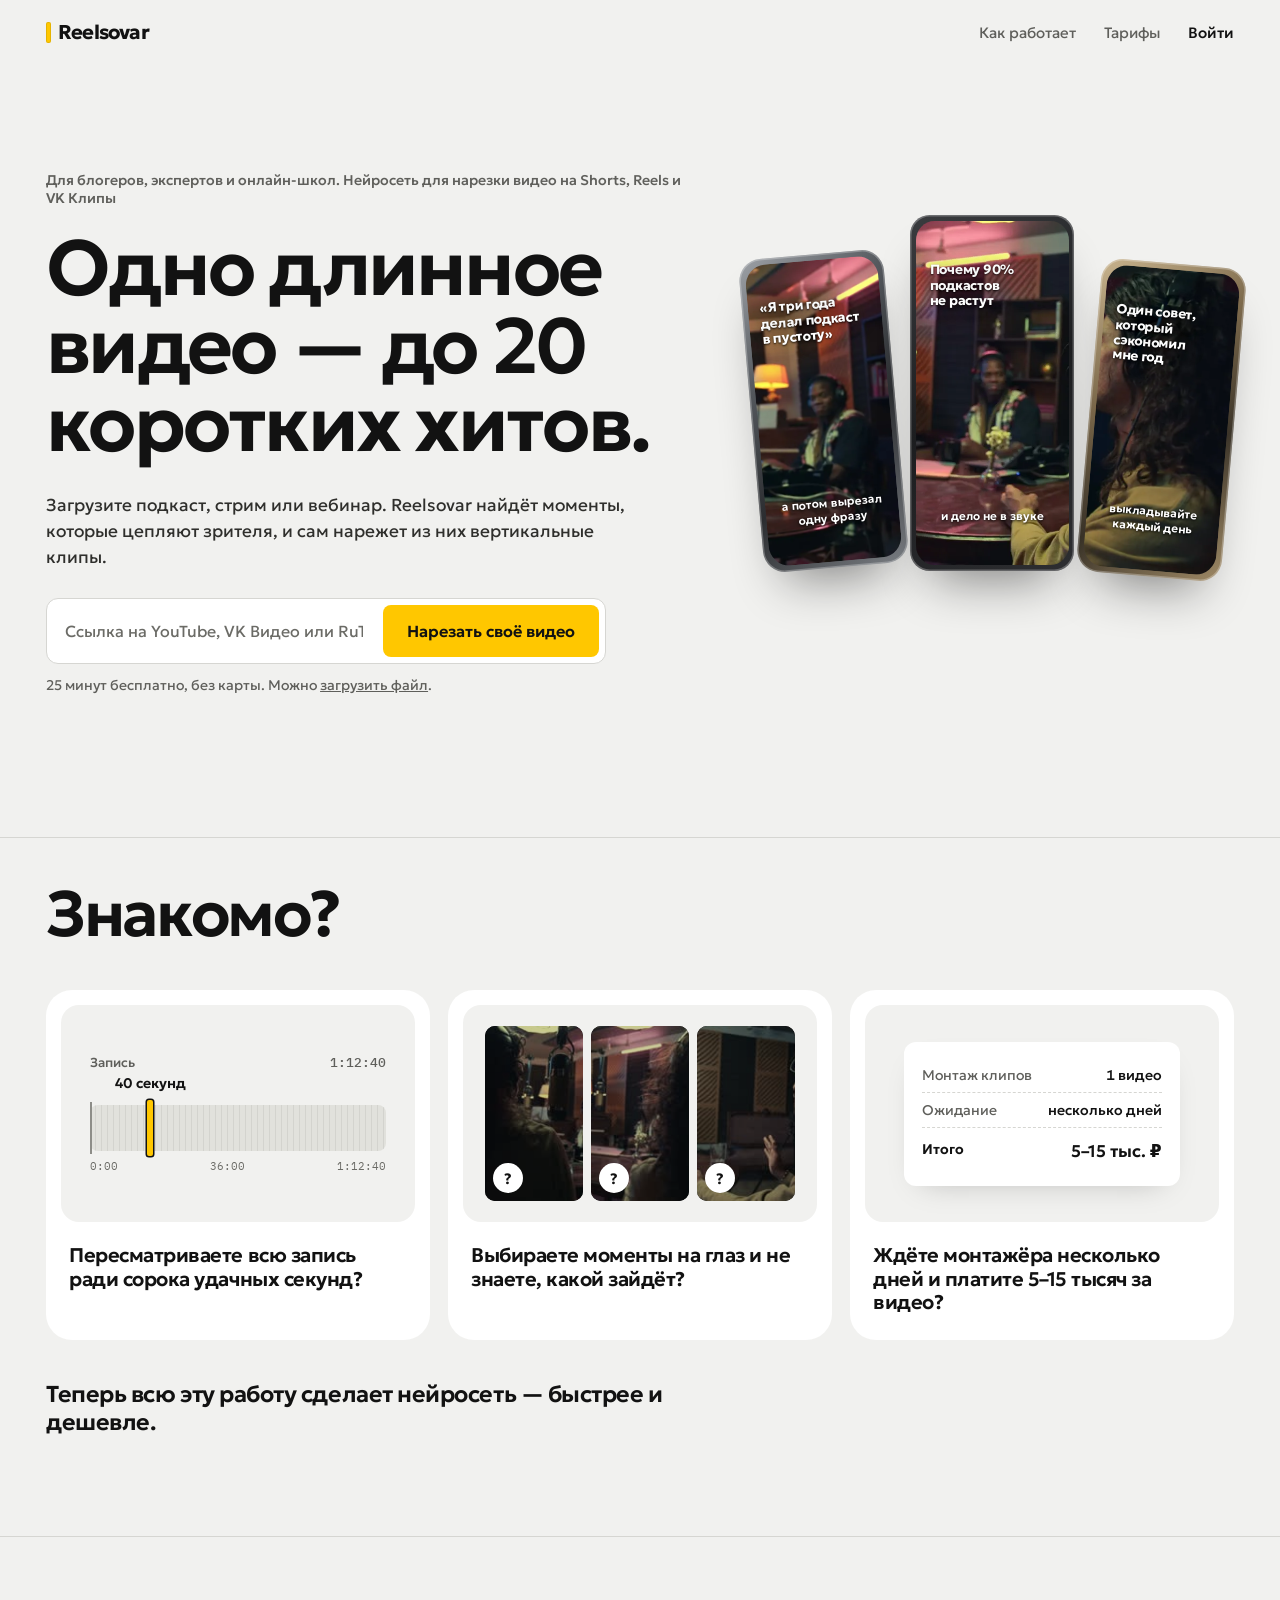
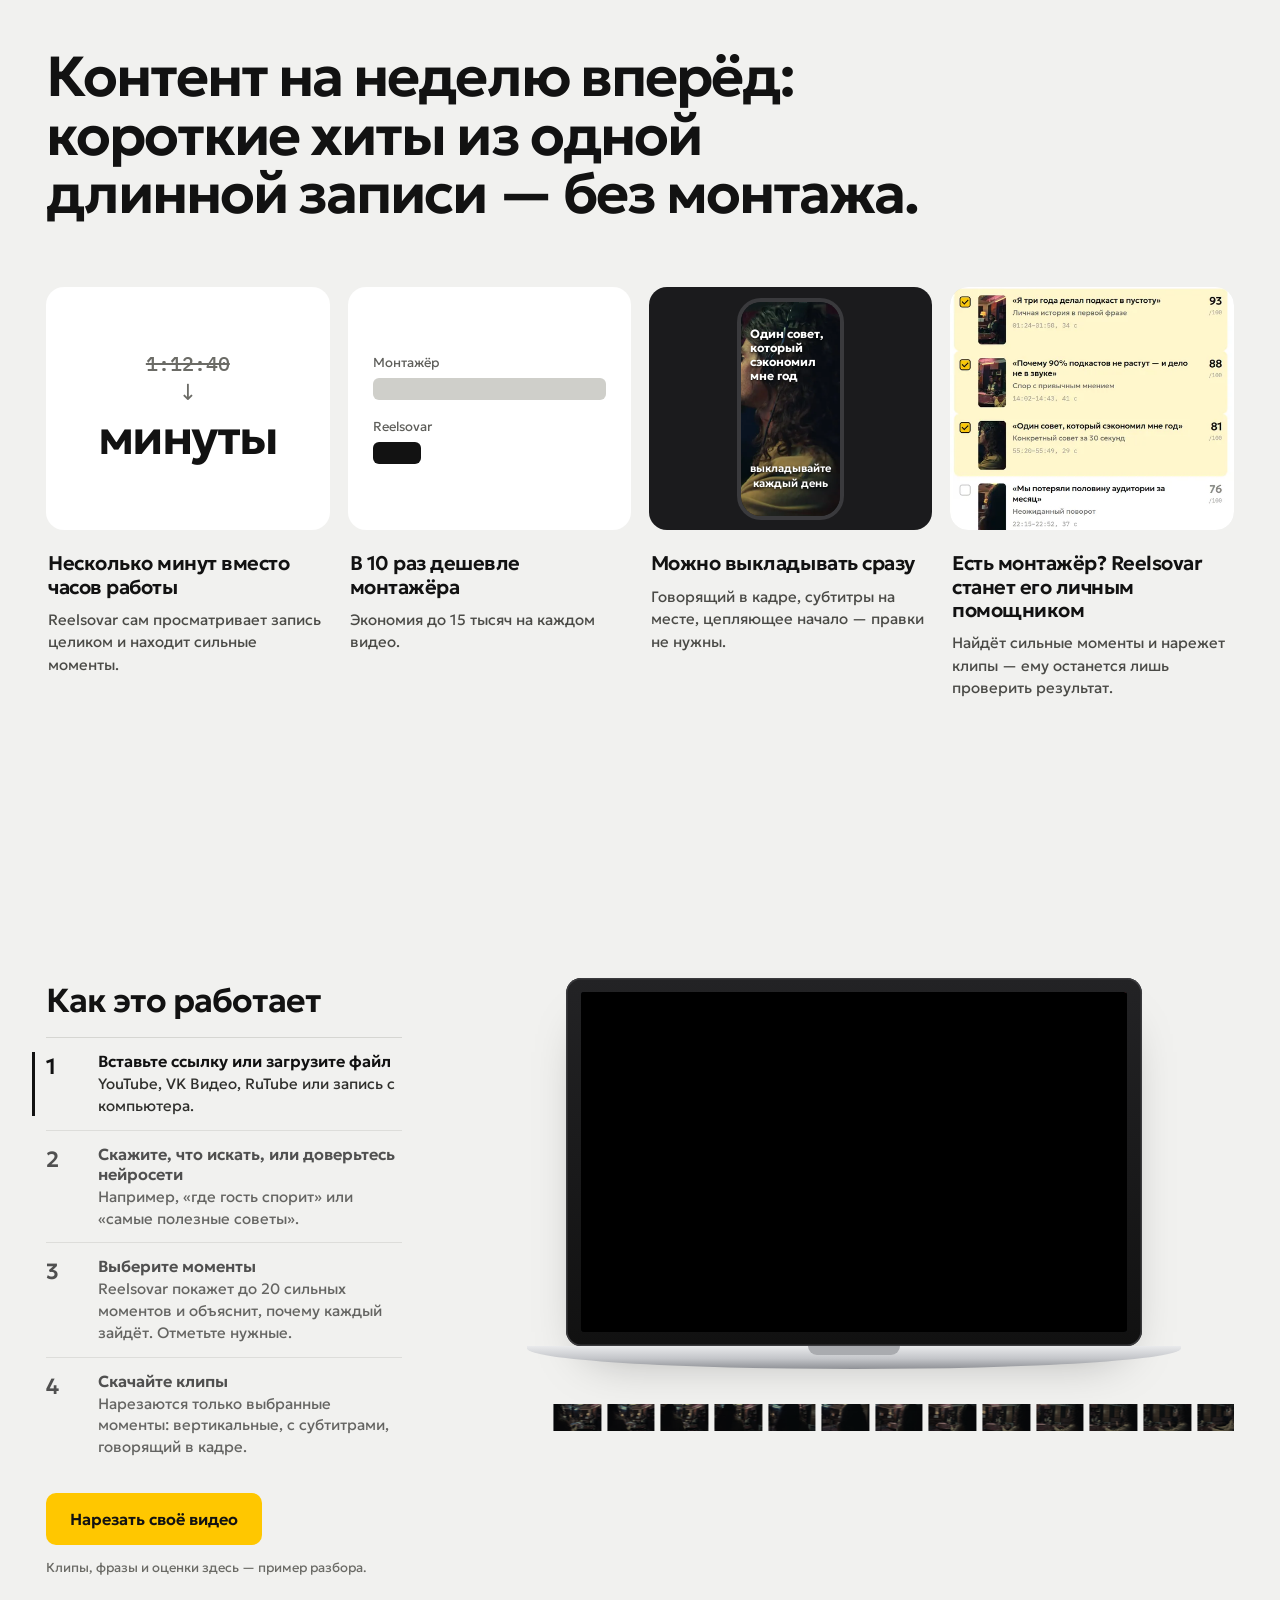
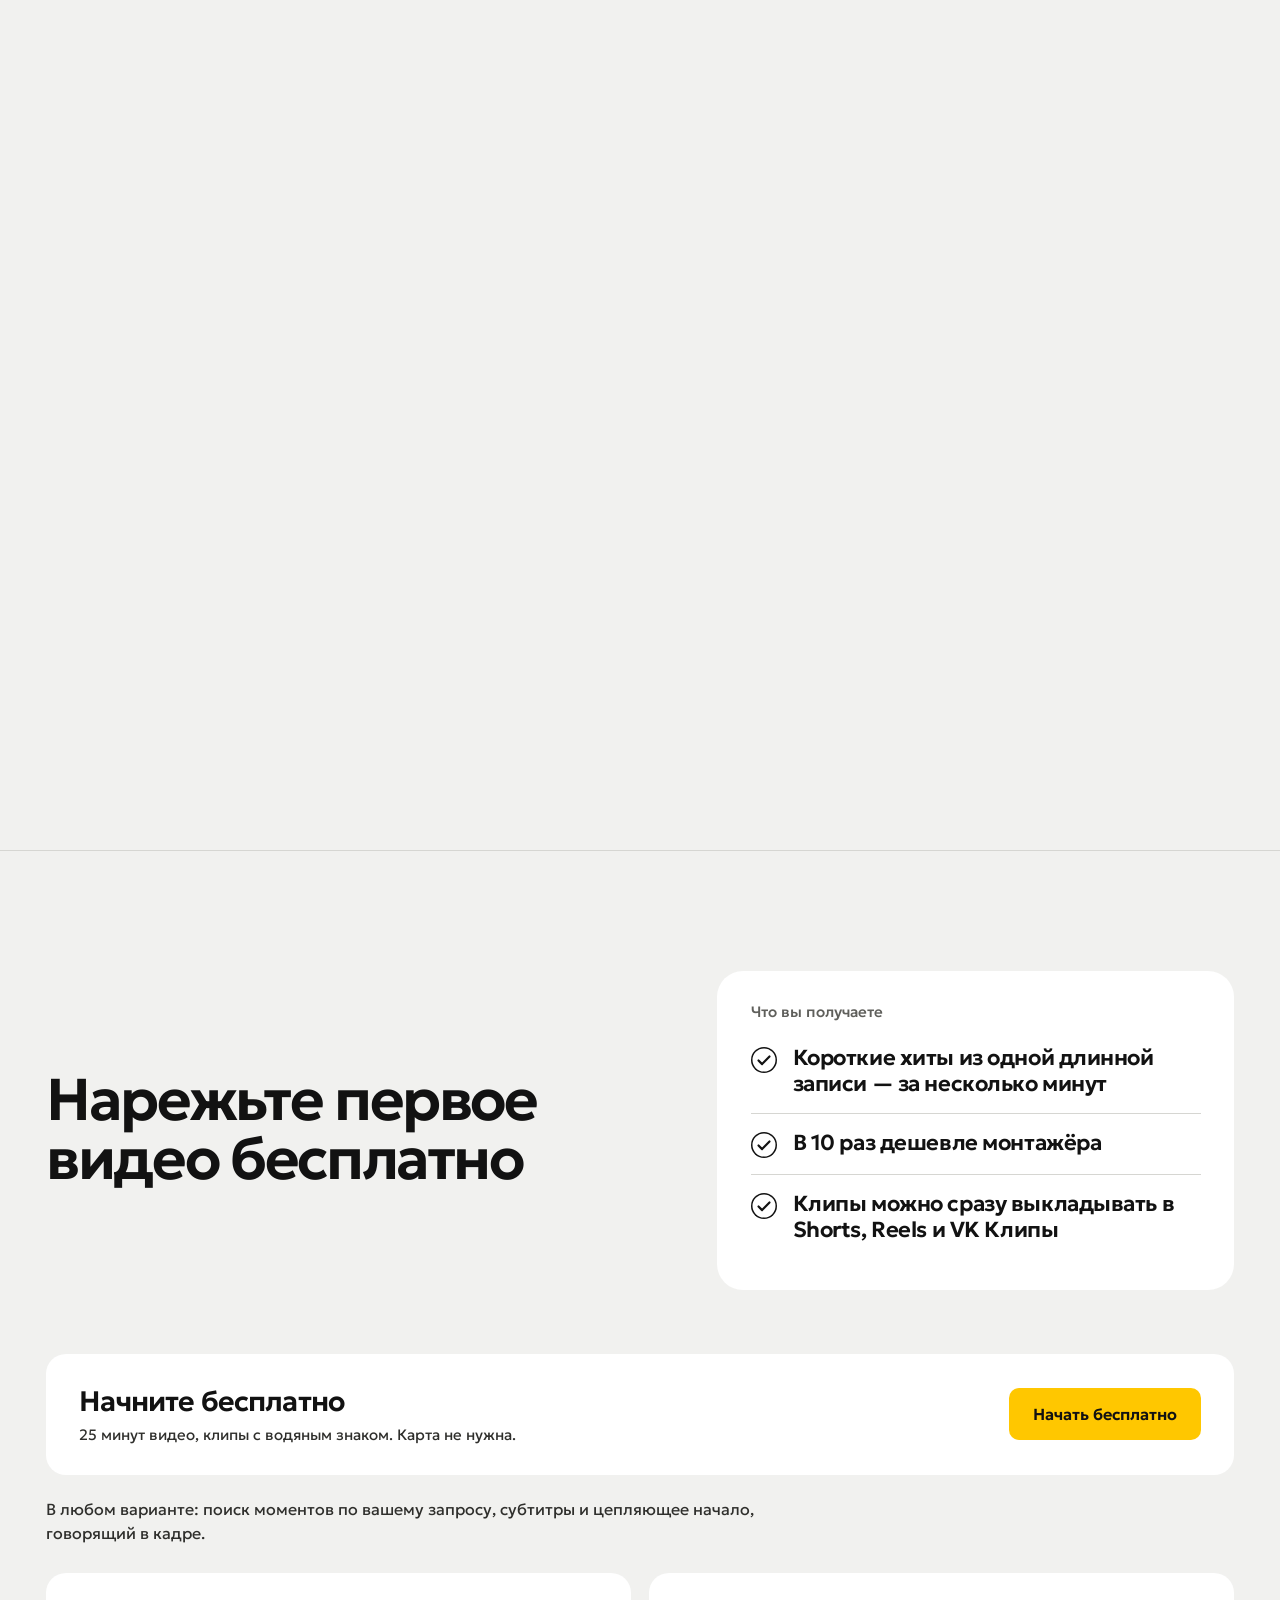
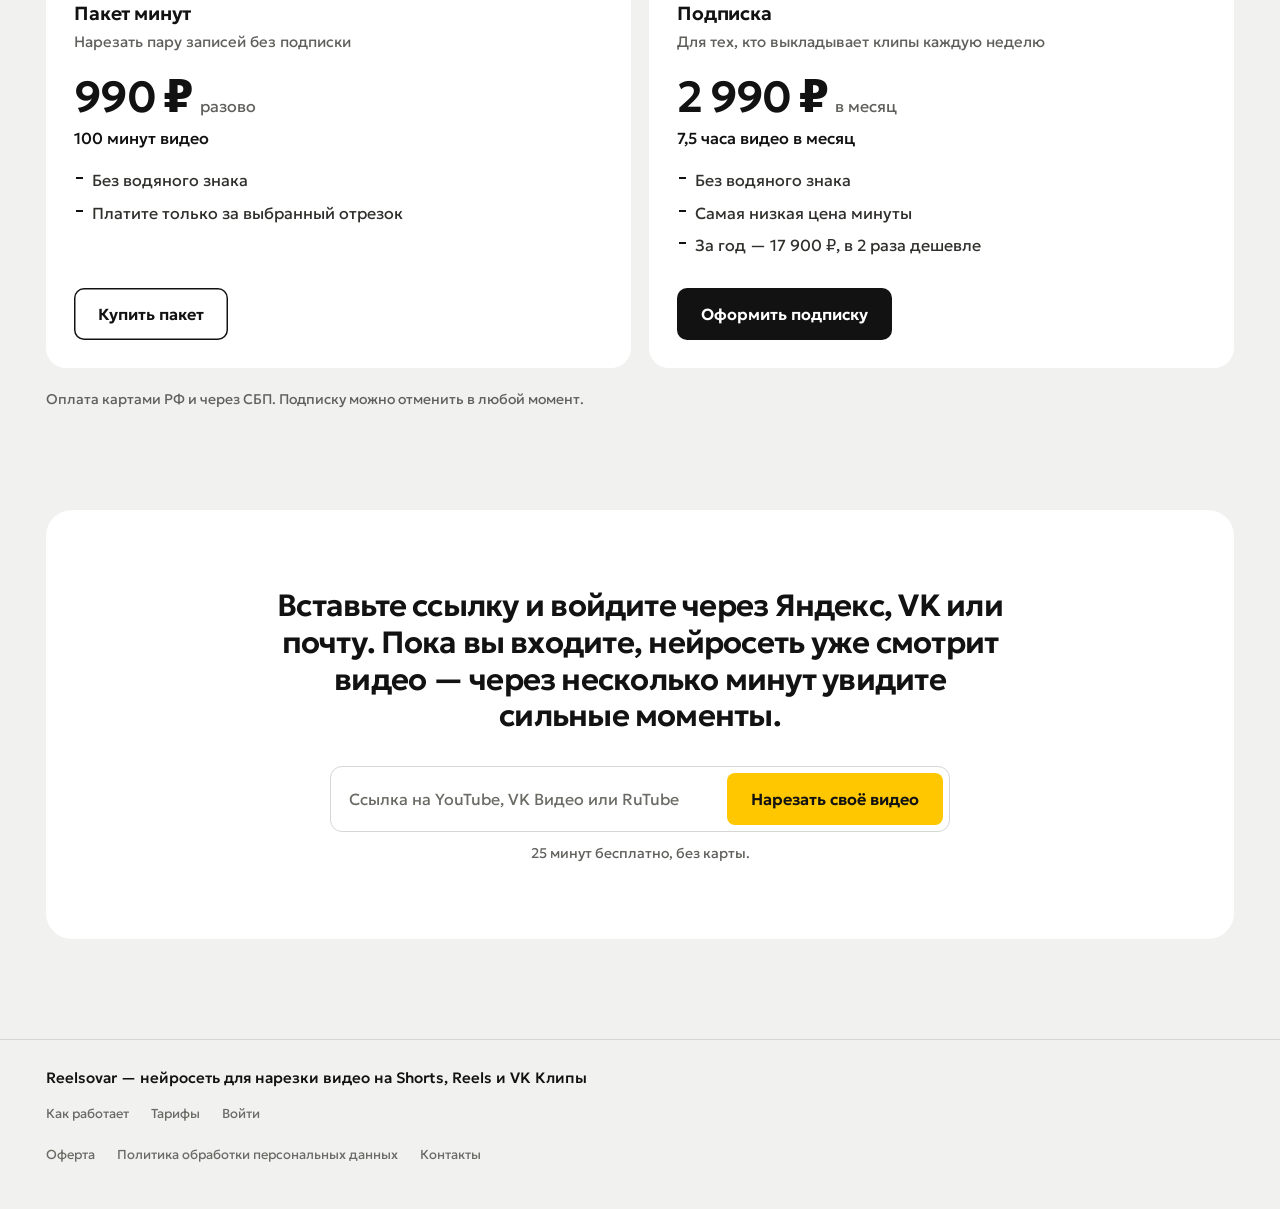
==== commit c9239c69: "Убрать подписи «пример» с первого экрана и плитки выгод Пометка примера остаётся одна — в блоке «Как" ====
--- a/index.html
+++ b/index.html
@@ -10,7 +10,7 @@
 <title>Reelsovar — нарезка видео на шортс нейросетью</title>
 <link rel="preload" as="font" type="font/woff2" href="fonts/geologica-cyrillic.woff2" crossorigin>
 <link rel="preload" as="image" href="media/c2_poster.webp" fetchpriority="high">
-<link rel="stylesheet" href="style.css?v=26">
+<link rel="stylesheet" href="style.css?v=27">
 </head>
 <body>
 
@@ -40,7 +40,6 @@
       <div class="hhook">Почему 90% подкастов не&nbsp;растут</div><div class="hsubs">и дело не в звуке</div></div></div>
     <div class="hphone h p3"><div class="hscr"><video src="media/c3.mp4" poster="media/c3_poster.webp" muted loop playsinline autoplay preload="metadata"></video>
       <div class="hhook">Один совет, который сэкономил мне&nbsp;год</div><div class="hsubs">выкладывайте каждый день</div></div></div>
-    <span class="ex">Пример: три клипа из одной записи</span>
   </div>
 </section>
 
@@ -105,7 +104,7 @@
       <p>Говорящий в кадре, субтитры на месте, цепляющее начало — правки не нужны.</p>
     </article>
     <article class="card">
-      <div class="vis ui"><div class="ui-crop"></div><span class="ex">Пример разбора</span></div>
+      <div class="vis ui"><div class="ui-crop"></div></div>
       <h3>Есть монтажёр? Reelsovar станет его личным помощником</h3>
       <p>Найдёт сильные моменты и нарежет клипы — ему останется лишь проверить результат.</p>
     </article>
--- a/style.css
+++ b/style.css
@@ -531,10 +531,6 @@
 .btn.ink{background:var(--ink);color:#fff}
 .btn.ink:hover{background:#000;color:#fff}
 
-/* Подписи «пример» */
-.ex{position:absolute;font-size:12px;font-weight:500;color:#4a4a46;background:#ffffffd9;padding:3px 8px;border-radius:6px}
-.hero-vis .ex{left:0;bottom:-4%;background:none;padding:0;color:#6b6b66}
-.vis .ex{left:10px;top:10px;z-index:2}
 
 /* Тарифы: один язык — белые карточки */
 .plans.two{border-top:0;gap:clamp(14px,1.4vw,22px)}
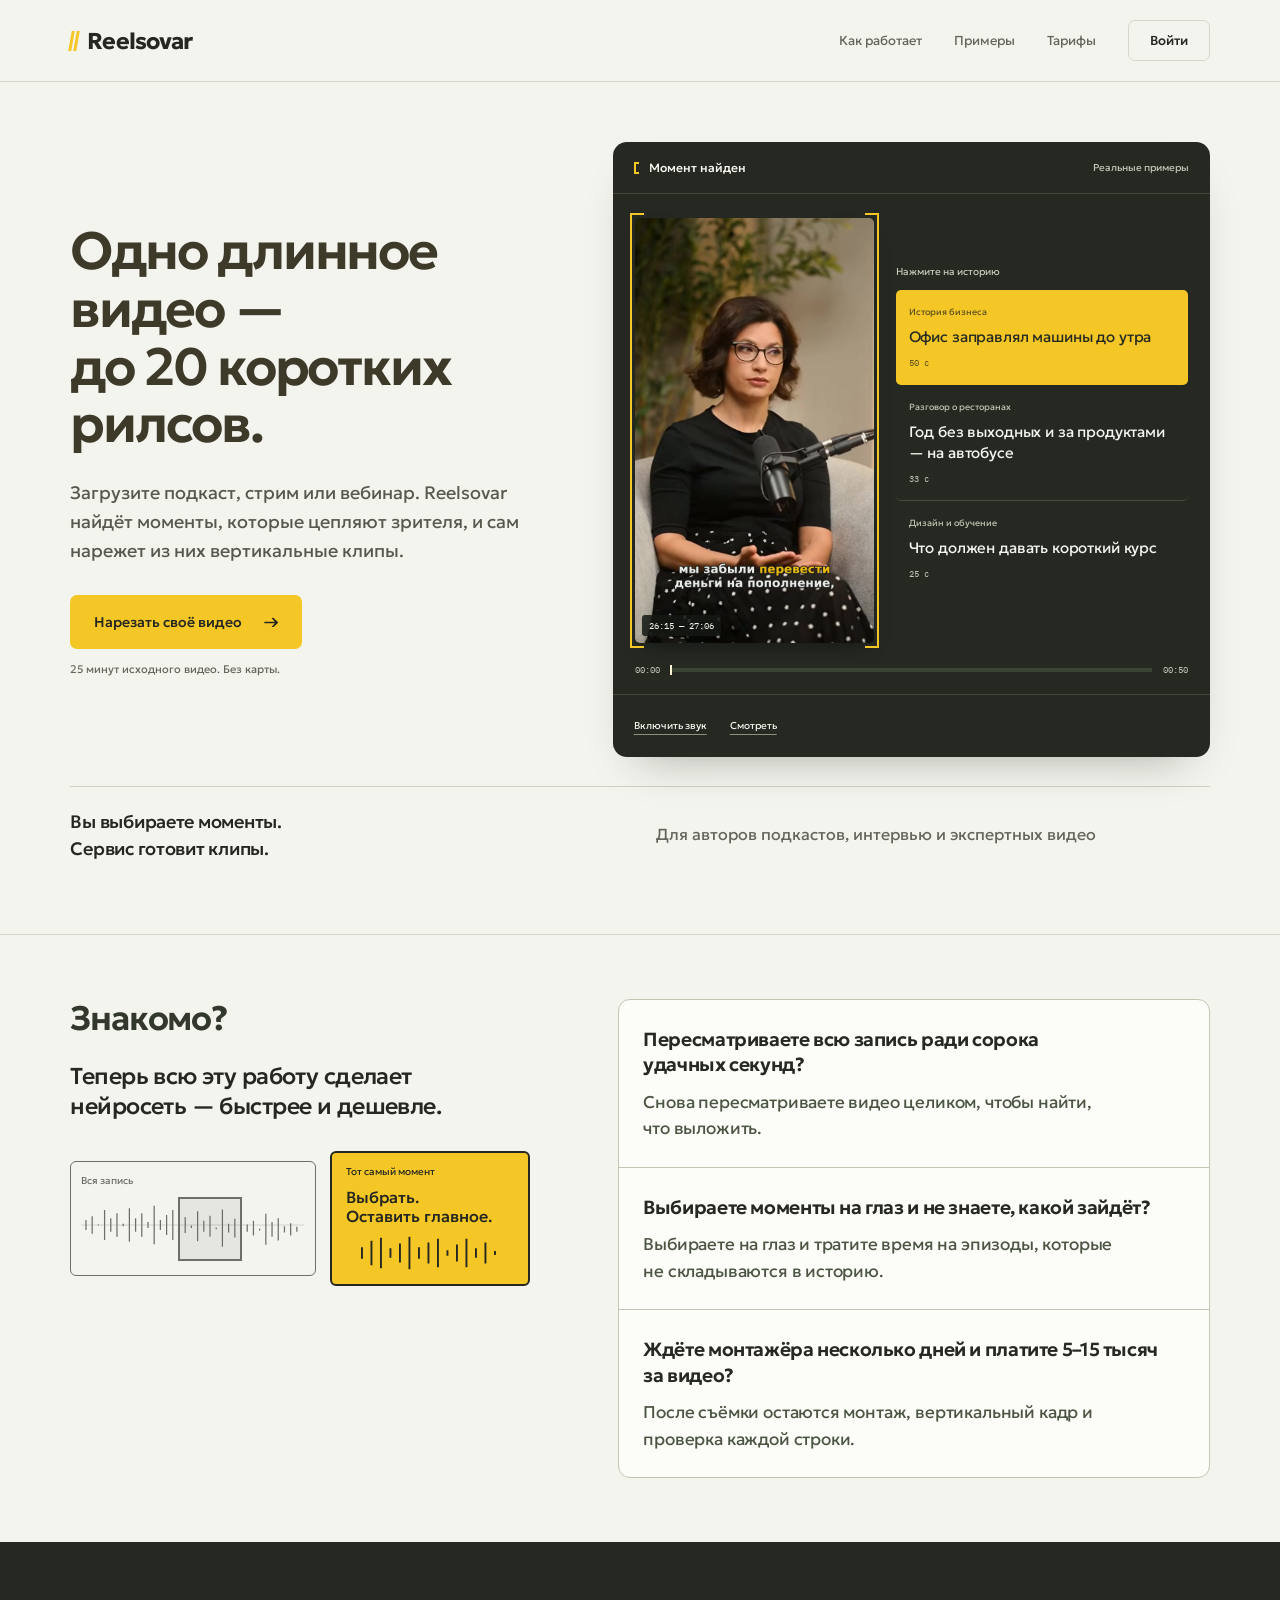
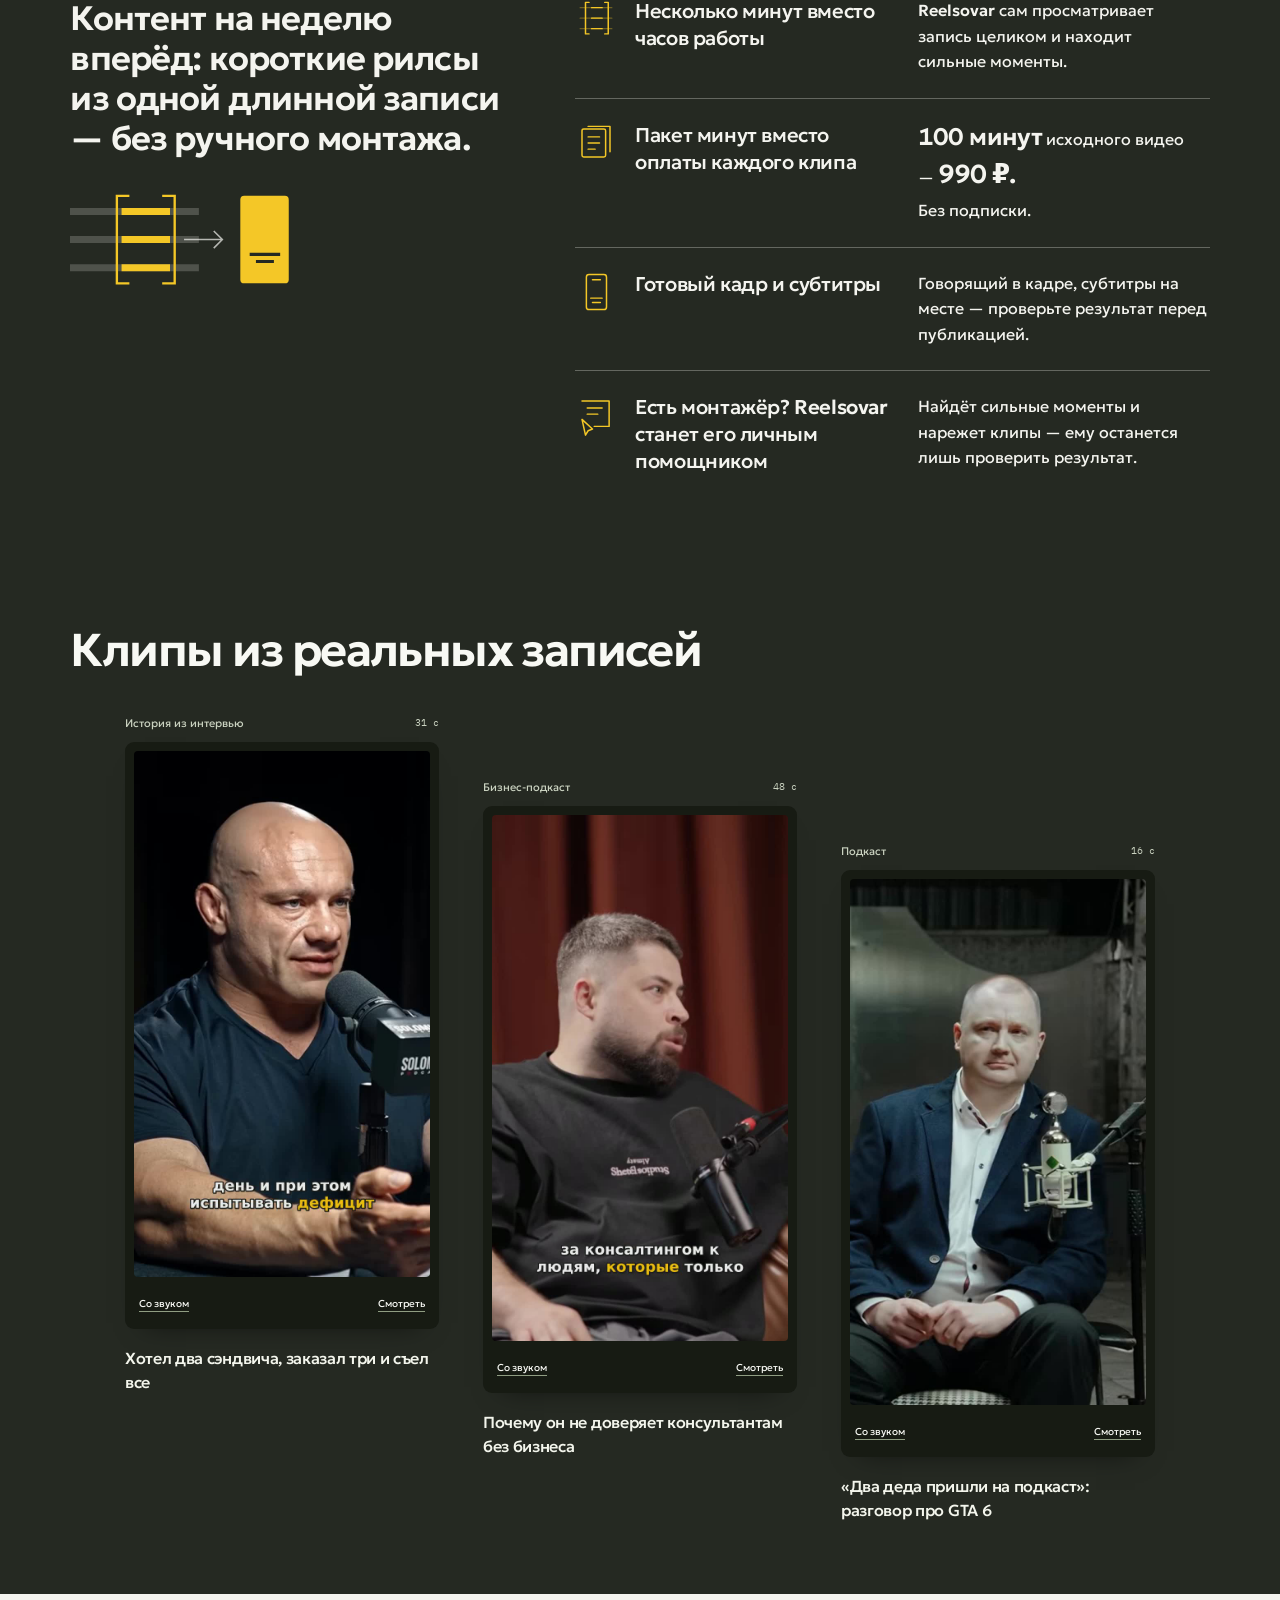
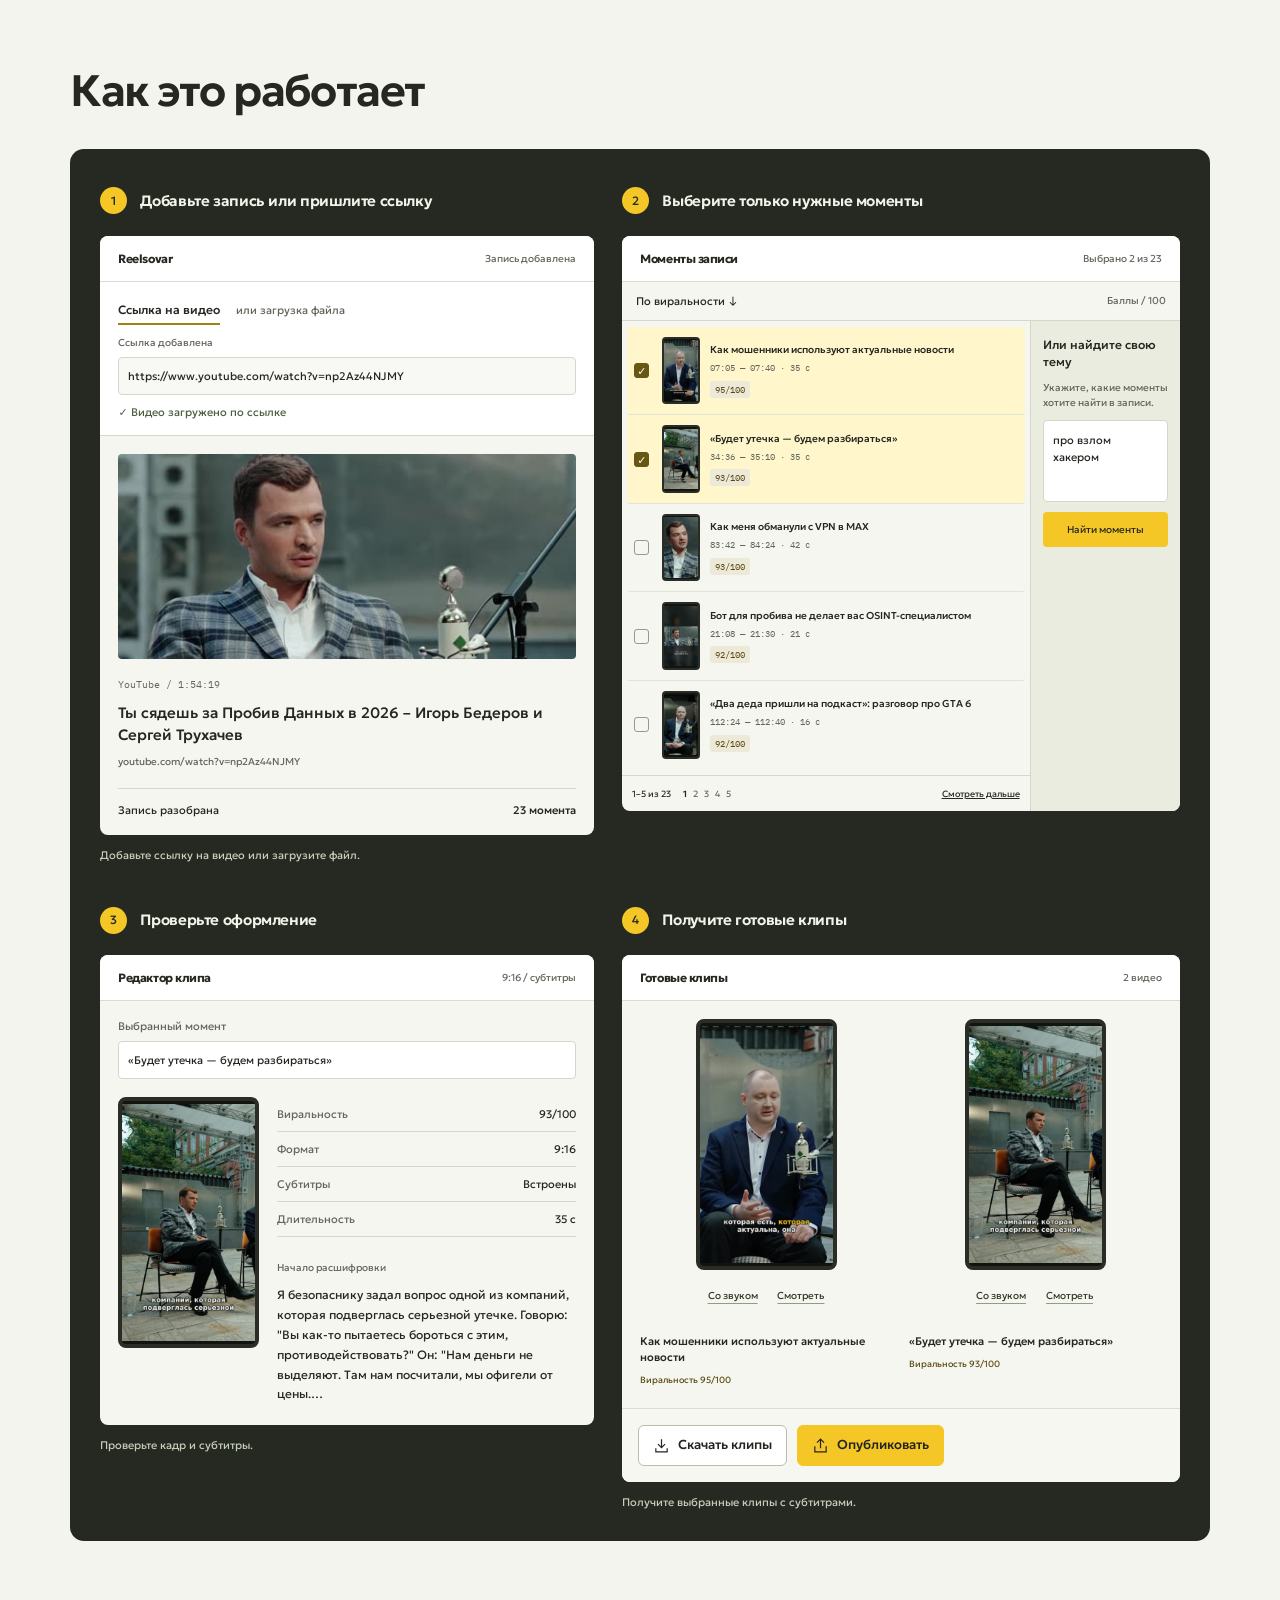
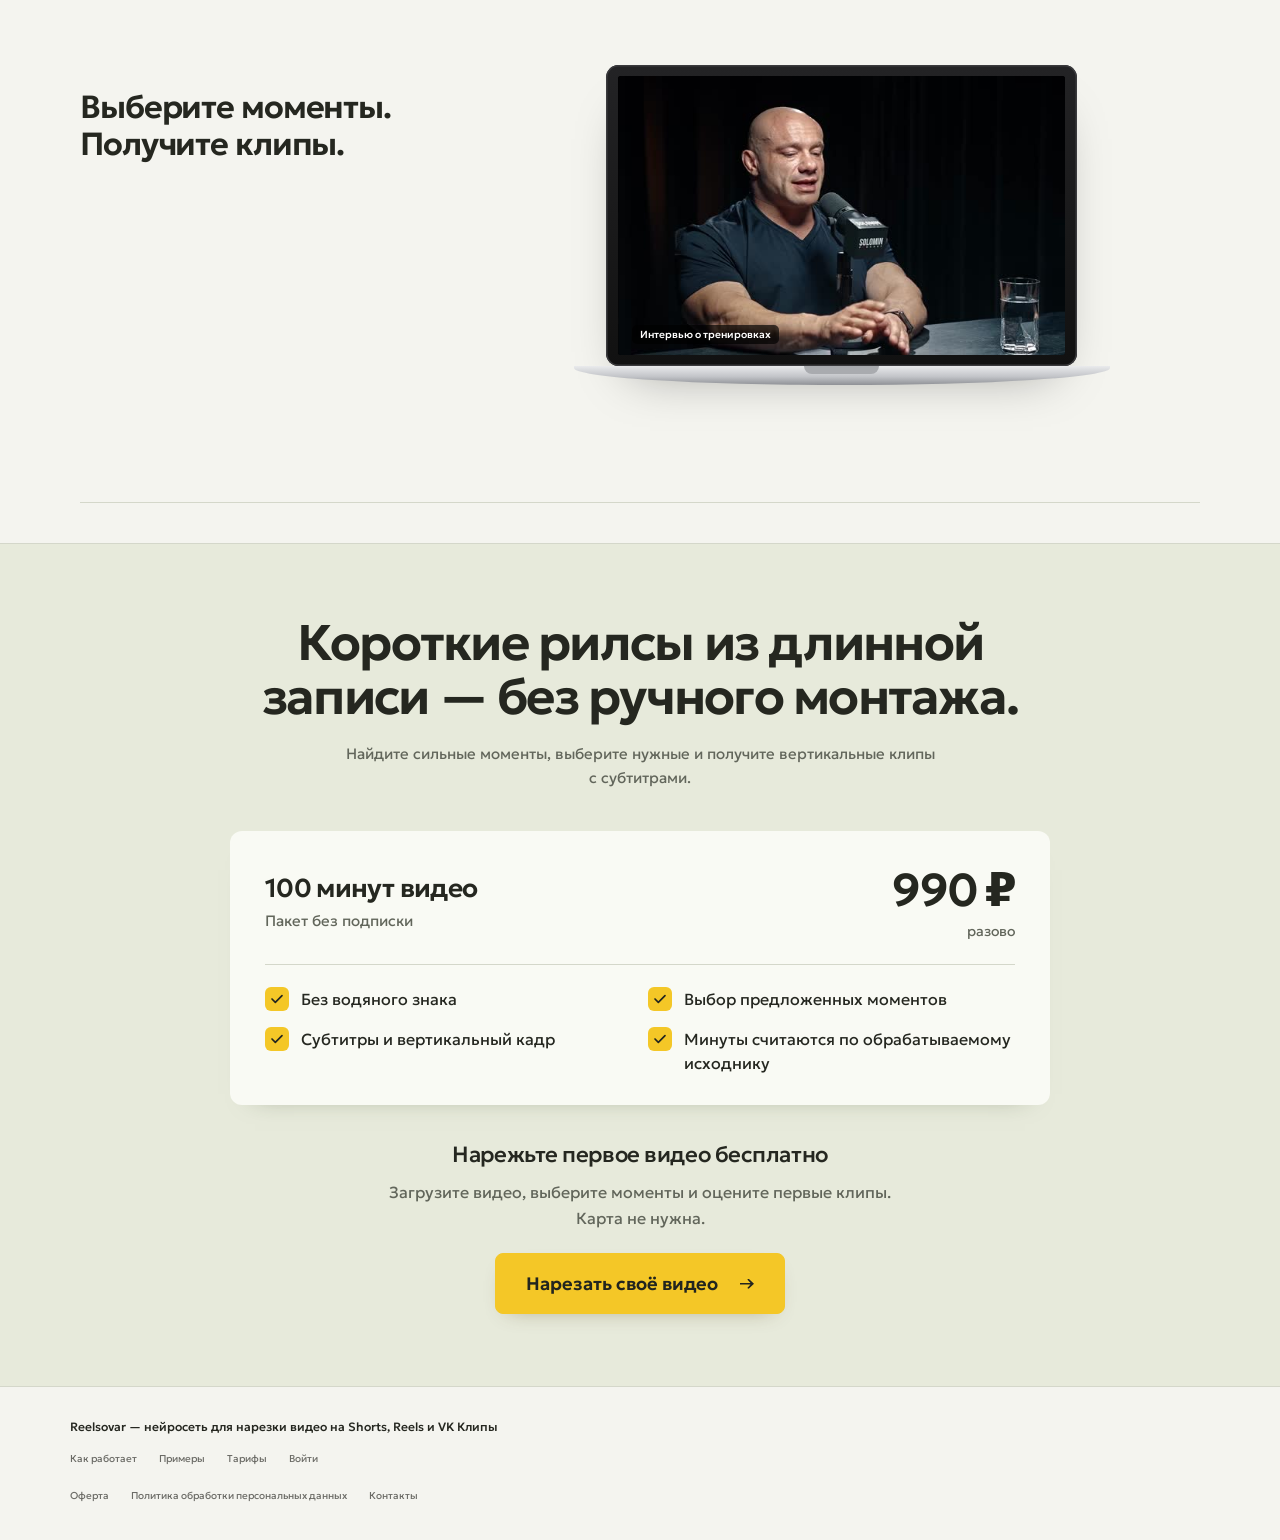
==== commit 192bc4d9: "Publish selected refined landing with real video examples" ====
--- a/index.html
+++ b/index.html
@@ -9,134 +9,76 @@
 <!-- avoid-ai-design-ignore: M6 — prefers-reduced-motion обрабатывается в app.js и style.css -->
 <title>Reelsovar — нарезка видео на шортс нейросетью</title>
 <link rel="preload" as="font" type="font/woff2" href="fonts/geologica-cyrillic.woff2" crossorigin>
-<link rel="preload" as="image" href="media/c2_poster.webp" fetchpriority="high">
-<link rel="stylesheet" href="style.css?v=27">
+<link rel="preload" as="image" href="media/examples/full-biz-hr-m01/poster.jpg" fetchpriority="high">
+<link rel="stylesheet" href="style.css?v=32">
+<link rel="stylesheet" href="direction.css?v=9">
+<link rel="stylesheet" href="refined.css?v=1">
+<link rel="stylesheet" href="cohesion.css?v=4">
+<link rel="stylesheet" href="pain-typography.css?v=45">
+<link rel="stylesheet" href="block-clarity.css?v=46">
+<link rel="stylesheet" href="finish.css?v=47">
 </head>
 <body>
 
 <header class="nav">
   <a class="logo" href="#"><i class="cutmark" aria-hidden="true"></i>Reelsovar</a>
-  <nav class="nav-links" aria-label="Главное меню"><a href="#how">Как работает</a><a href="#offer">Тарифы</a><a class="login js-product" href="#">Войти</a></nav>
+  <nav class="nav-links" aria-label="Главное меню"><a href="#how">Как работает</a><a href="#examples">Примеры</a><a href="#offer">Тарифы</a><a class="login js-product" href="#">Войти</a></nav>
 </header>
 
 <main>
-<!-- Первый экран -->
-<section class="hero" id="top">
-  <div class="hero-text">
-    <div class="eyebrow">Для блогеров, экспертов и онлайн-школ. Нейросеть для нарезки видео на Shorts, Reels и VK&nbsp;Клипы</div>
-    <h1>Одно длинное видео — до&nbsp;20 коротких хитов.</h1>
-    <p class="lead">Загрузите подкаст, стрим или вебинар. Reelsovar найдёт моменты, которые цепляют зрителя, и&nbsp;сам нарежет из них вертикальные клипы.</p>
-    <form class="drop">
-      <input type="text" aria-label="Ссылка на видео" placeholder="Ссылка на YouTube, VK Видео или RuTube">
-      <button type="submit" class="btn">Нарезать своё видео</button>
-    </form>
-    <div class="note">25 минут бесплатно, без карты. Можно <a class="js-product" href="#">загрузить файл</a>.</div>
-  </div>
-  <!-- Результат: три клипа из одной записи -->
-  <div class="hero-vis" role="img" aria-label="Три вертикальных клипа из одной записи">
-    <div class="hphone i p1"><div class="hscr"><video src="media/c1.mp4" poster="media/c1_poster.webp" muted loop playsinline autoplay preload="metadata"></video>
-      <div class="hhook">«Я три года делал подкаст в&nbsp;пустоту»</div><div class="hsubs">а потом вырезал одну фразу</div></div></div>
-    <div class="hphone p p2"><div class="hscr"><video src="media/c2.mp4" poster="media/c2_poster.webp" muted loop playsinline autoplay preload="metadata"></video>
-      <div class="hhook">Почему 90% подкастов не&nbsp;растут</div><div class="hsubs">и дело не в звуке</div></div></div>
-    <div class="hphone h p3"><div class="hscr"><video src="media/c3.mp4" poster="media/c3_poster.webp" muted loop playsinline autoplay preload="metadata"></video>
-      <div class="hhook">Один совет, который сэкономил мне&nbsp;год</div><div class="hsubs">выкладывайте каждый день</div></div></div>
+<section class="hero" id="top"><div class="hero-text"><h1>Одно длинное видео —<br> до 20 коротких рилсов.</h1><p class="lead">Загрузите подкаст, стрим или вебинар. Reelsovar найдёт моменты, которые цепляют зрителя, и сам нарежет из них вертикальные клипы.</p><a class="btn js-product" href="soon.html">Нарезать своё видео</a><div class="note">25 минут исходного видео. Без карты.</div></div><div class="hero-vis moment-desk"><div class="desk-heading"><span class="desk-mark" aria-hidden="true"></span><b>Момент найден</b><span>Реальные примеры</span></div><div class="desk-body"><div class="desk-film"><video class="hero-loop is-active" data-clip="full-biz-hr-m01" muted loop playsinline preload="metadata" src="media/examples/full-biz-hr-m01/final.mp4" poster="media/examples/full-biz-hr-m01/poster.jpg" aria-hidden="false" aria-label="Готовый клип"></video><video class="hero-loop " data-clip="full-biz-cafe-m01" muted loop playsinline preload="none" src="media/examples/full-biz-cafe-m01/final.mp4" poster="media/examples/full-biz-cafe-m01/poster.jpg" aria-hidden="true" aria-label="Готовый клип"></video><video class="hero-loop " data-clip="full-biz-fonts-m03" muted loop playsinline preload="none" src="media/examples/full-biz-fonts-m03/final.mp4" poster="media/examples/full-biz-fonts-m03/poster.jpg" aria-hidden="true" aria-label="Готовый клип"></video><span class="desk-range">26:15 — 27:06</span></div><div class="moment-choices" role="group" aria-label="Выберите пример клипа"><p class="choice-hint">Нажмите на историю</p><button class="moment-choice" type="button" aria-pressed="true" data-clip="full-biz-hr-m01" data-range="26:15 — 27:06" data-label="История бизнеса"><span class="choice-type">История бизнеса</span><span class="choice-quote">Офис заправлял машины до утра</span><span class="choice-time">50 с</span></button><button class="moment-choice" type="button" aria-pressed="false" data-clip="full-biz-cafe-m01" data-range="45:02 — 45:35" data-label="Разговор о ресторанах"><span class="choice-type">Разговор о ресторанах</span><span class="choice-quote">Год без выходных и за продуктами — на автобусе</span><span class="choice-time">33 с</span></button><button class="moment-choice" type="button" aria-pressed="false" data-clip="full-biz-fonts-m03" data-range="07:14 — 07:39" data-label="Дизайн и обучение"><span class="choice-type">Дизайн и обучение</span><span class="choice-quote">Что должен давать короткий курс</span><span class="choice-time">25 с</span></button></div></div><div class="desk-timeline" aria-hidden="true"><span class="playback-time">00:00</span><div class="playback-track"><span></span></div><span class="playback-duration">00:50</span></div><div class="desk-footer"><button class="desk-sound" type="button" aria-pressed="false">Включить звук</button><button class="hero-motion" type="button" aria-pressed="false">Пауза</button></div></div><div class="hero-context"><p class="hero-detail">Вы выбираете моменты.<br>Сервис готовит клипы.</p><p class="audience-line">Для авторов подкастов, интервью и экспертных видео</p></div></section>
+
+
+
+
+
+<section class="pains-sec" id="pains">
+<div class="pain-intro"><h2 class="sec-title">Знакомо?</h2><p class="bridge">Теперь всю эту работу сделает нейросеть — быстрее и дешевле.</p><div class="cut-identity" aria-hidden="true"><div class="cut-source"><span>Вся запись</span><svg viewBox="0 0 360 76" fill="none"><path d="M0 38H360"/><path d="M8 [base64]"/></svg><i></i></div><div class="cut-output"><span>Тот самый момент</span><b>Выбрать.<br>Оставить главное.</b><svg viewBox="0 0 160 40" fill="none"><path d="M8 14v12m10-19v26m10-29v32m10-21v10m10-15v20m10-27v34m10-23v12m10-17v22m10-26v30m10-18v6m10-12v18m10-24v30m10-20v10m10-16v22m10-13v4"/></svg></div></div></div>
+<div class="pain-grid"><article class="pain-card"><div class="pain-art pain-timeline" aria-hidden="true"><span>Вся запись</span><div><i></i></div><span>Нужные 40 секунд</span></div><h3>Пересматриваете всю запись ради сорока удачных секунд?</h3><p>Снова пересматриваете видео целиком, чтобы найти, что выложить.</p></article>
+    <article class="pain-card"><div class="pain-art pain-choice" aria-hidden="true"><span>Этот?</span><span>Или этот?</span><span>А может, этот?</span></div><h3>Выбираете моменты на глаз и не знаете, какой зайдёт?</h3><p>Выбираете на глаз и тратите время на эпизоды, которые не складываются в историю.</p></article>
+    <article class="pain-card"><div class="pain-art pain-edit" aria-hidden="true"><span>Выбрать</span><span>Обрезать</span><span>Субтитры</span></div><h3>Ждёте монтажёра несколько дней и платите 5–15 тысяч за видео?</h3><p>После съёмки остаются монтаж, вертикальный кадр и проверка каждой строки.</p></article>
   </div>
 </section>
 
-<!-- Боль: три карточки, у каждой своя картинка -->
-<section class="pains-sec" id="pains">
-  <h2 class="sec-title">Знакомо?</h2>
-  <div class="cards c3" role="region" aria-label="Проблемы ручной нарезки" tabindex="0">
-    <article class="card">
-      <div class="vis">
-        <div class="rec">
-          <div class="rec-top"><span>Запись</span><span>1:12:40</span></div>
-          <div class="rec-bar"><i class="rec-hit"><b>40 секунд</b></i><i class="rec-play"></i></div>
-          <div class="rec-axis"><span>0:00</span><span>36:00</span><span>1:12:40</span></div>
-        </div>
-      </div>
-      <h3>Пересматриваете всю запись ради сорока удачных секунд?</h3>
-    </article>
-    <article class="card">
-      <div class="vis">
-        <div class="guess">
-          <figure><img src="media/strip/s3.jpg" alt="" loading="lazy"><b>?</b></figure>
-          <figure><img src="media/strip/s6.jpg" alt="" loading="lazy"><b>?</b></figure>
-          <figure><img src="media/strip/s10.jpg" alt="" loading="lazy"><b>?</b></figure>
-        </div>
-      </div>
-      <h3>Выбираете моменты на глаз и не знаете, какой зайдёт?</h3>
-    </article>
-    <article class="card">
-      <div class="vis">
-        <dl class="receipt">
-          <div><dt>Монтаж клипов</dt><dd>1 видео</dd></div>
-          <div><dt>Ожидание</dt><dd>несколько дней</dd></div>
-          <div class="tot"><dt>Итого</dt><dd>5–15 тыс. ₽</dd></div>
-        </dl>
-      </div>
-      <h3>Ждёте монтажёра несколько дней и платите 5–15 тысяч за видео?</h3>
-    </article>
-  </div>
-  <p class="bridge">Теперь всю эту работу сделает нейросеть — быстрее и дешевле.</p>
+<section class="benefits value-band" id="benefits" aria-labelledby="benefits-title"><div class="benefit-intro"><h2 id="benefits-title">Контент на неделю вперёд: короткие рилсы из одной длинной записи — без ручного монтажа.</h2><svg class="benefit-sign" viewBox="0 0 320 132" fill="none" aria-hidden="true"><path class="recording-lines" d="M0 30H165M0 66H165M0 102H165"/><path class="selected-lines" d="M66 30H128M66 66H128M66 102H128"/><path class="cut-brackets" d="M76 10H60V122H76M118 10H134V122H118"/><path class="travel-line" d="M146 66H195M184 55L195 66L184 77"/><rect class="finished-clip" x="218" y="10" width="62" height="112" rx="5"/><path class="caption-lines" d="M230 85H269M238 94H261"/></svg></div><div class="benefit-list"><article><svg class="benefit-emblem" viewBox="0 0 48 48" fill="none" aria-hidden="true"><path d="M6 11H42M6 23H42M6 35H42" opacity=".35"/><path d="M19 11H31M19 23H31M19 35H31"/><path d="M16 5H12V41H16M34 5H38V41H34"/></svg><h3>Несколько минут вместо часов работы</h3><p><strong class="benefit-brand">Reelsovar</strong> сам просматривает запись целиком и находит сильные моменты.</p></article><article><svg class="benefit-emblem" viewBox="0 0 48 48" fill="none" aria-hidden="true"><rect x="8" y="8" width="27" height="32" rx="2"/><path d="M15 5H40V34M15 17H28M15 24H28M15 31H23"/></svg><h3>Пакет минут вместо оплаты каждого клипа</h3><p><span class="benefit-package"><span class="benefit-amount"><strong>100 минут</strong> исходного видео</span> <span class="benefit-price">— <strong>990 ₽.</strong></span></span> Без подписки.</p></article><article><svg class="benefit-emblem" viewBox="0 0 48 48" fill="none" aria-hidden="true"><rect x="13" y="4" width="23" height="40" rx="3"/><path d="M18 31H31M20 36H29M20 10H29"/></svg><h3>Готовый кадр и субтитры</h3><p>Говорящий в кадре, субтитры на месте — проверьте результат перед публикацией.</p></article><article><svg class="benefit-emblem" viewBox="0 0 48 48" fill="none" aria-hidden="true"><path d="M8 8H39V37H22M14 16H31M14 23H26"/><path d="M8 29L20 40L15 42L12 47L8 29Z"/></svg><h3>Есть монтажёр? <strong class="benefit-brand">Reelsovar</strong> станет его личным помощником</h3><p>Найдёт сильные моменты и нарежет клипы — ему останется лишь проверить результат.</p></article></div></section>
+
+<section class="examples-section" id="examples" aria-labelledby="examples-title"><div class="examples-heading"><div><h2 id="examples-title">Клипы из реальных записей</h2></div></div><div class="real-examples" tabindex="0" role="region" aria-label="Примеры клипов"><article class="real-example" data-example="full-audience-02-m01"><div class="clip-caption"><span>История из интервью</span><span>31 с</span></div><div class="example-player"><video muted loop playsinline preload="auto" poster="media/examples/full-audience-02-m01/poster.jpg" src="media/examples/full-audience-02-m01/final.mp4" aria-label="Хотел два сэндвича, заказал три и съел все"></video></div><h3>Хотел два сэндвича, заказал три и съел все</h3></article><article class="real-example" data-example="full-biz-cafe-m03"><div class="clip-caption"><span>Бизнес-подкаст</span><span>48 с</span></div><div class="example-player"><video muted loop playsinline preload="auto" poster="media/examples/full-biz-cafe-m03/poster.jpg" src="media/examples/full-biz-cafe-m03/final.mp4" aria-label="Почему он не доверяет консультантам без бизнеса"></video></div><h3>Почему он не доверяет консультантам без бизнеса</h3></article><article class="real-example" data-example="full-audience-01-m04"><div class="clip-caption"><span>Подкаст</span><span>16 с</span></div><div class="example-player"><video muted loop playsinline preload="auto" poster="media/examples/full-audience-01-m04/poster.jpg" src="media/examples/full-audience-01-m04/final.mp4" aria-label="«Два деда пришли на подкаст»: разговор про GTA 6"></video></div><h3>«Два деда пришли на подкаст»: разговор про GTA 6</h3></article></div></section>
+
+<section class="product-section" id="how" aria-labelledby="how-title">
+<div class="product-heading"><div><h2 id="how-title">Как это работает</h2></div></div>
+<div class="workflow-grid live-workflow" tabindex="0" role="region" aria-label="Четыре шага обработки видео">
+<article class="workflow-card"><div class="workflow-label"><span>1</span><h3>Добавьте запись или пришлите ссылку</h3></div><div class="work-screen"><div class="work-toolbar"><b>Reelsovar</b><span>Запись добавлена</span></div><div class="import-receipt"><span class="import-tab">Ссылка на видео</span><span class="import-alternative">или загрузка файла</span><div class="sample-input-label">Ссылка добавлена<div class="sample-url">https://www.youtube.com/watch?v=np2Az44NJMY</div></div><span class="import-success">✓ Видео загружено по ссылке</span></div><div class="recording-panel"><img class="recording-cover" src="media/examples/full-audience-01-m03/source-thumb.jpg" alt="Кадр из интервью Игоря Бедерова и Сергея Трухачева" loading="lazy"><div class="recording-info"><span class="file-kind">YouTube / 1:54:19</span><h4>Ты сядешь за Пробив Данных в 2026 – Игорь Бедеров и Сергей Трухачев</h4><p class="source-address">youtube.com/watch?v=np2Az44NJMY</p><div class="recording-status"><span>Запись разобрана</span><b>23 момента </b></div></div></div></div><p>Добавьте ссылку на видео или загрузите файл.</p></article>
+<article class="workflow-card"><div class="workflow-label"><span>2</span><h3>Выберите только нужные моменты</h3></div><div class="work-screen"><div class="work-toolbar"><b>Моменты записи</b><span id="pick-count" aria-live="polite">Выбрано 2 из 23</span></div><div class="moment-sort"><span>По виральности ↓</span><small>Баллы / 100</small></div><div class="moment-workspace"><div class="moment-list-column"><div class="moment-picker"><div class="pick-row selected" data-clip="full-audience-01-m05"><span class="sample-check" aria-hidden="true">✓</span><img src="media/examples/full-audience-01-m05/poster.jpg" alt="" loading="lazy"><span class="pick-copy"><b>Как мошенники используют актуальные новости</b><small>07:05 — 07:40 <span>· 35 с</span></small><span class="virality-score">95/100</span></span></div><div class="pick-row selected" data-clip="full-audience-01-m02"><span class="sample-check" aria-hidden="true">✓</span><img src="media/examples/full-audience-01-m02/poster.jpg" alt="" loading="lazy"><span class="pick-copy"><b>«Будет утечка — будем разбираться»</b><small>34:36 — 35:10 <span>· 35 с</span></small><span class="virality-score">93/100</span></span></div><div class="pick-row" data-clip="full-audience-01-m01"><span class="sample-check" aria-hidden="true"></span><img src="media/examples/full-audience-01-m01/poster.jpg" alt="" loading="lazy"><span class="pick-copy"><b>Как меня обманули с VPN в MAX</b><small>83:42 — 84:24 <span>· 42 с</span></small><span class="virality-score">93/100</span></span></div><div class="pick-row" data-clip="full-audience-01-m03"><span class="sample-check" aria-hidden="true"></span><img src="media/examples/full-audience-01-m03/poster.jpg" alt="" loading="lazy"><span class="pick-copy"><b>Бот для пробива не делает вас OSINT-специалистом</b><small>21:08 — 21:30 <span>· 21 с</span></small><span class="virality-score">92/100</span></span></div><div class="pick-row" data-clip="full-audience-01-m04"><span class="sample-check" aria-hidden="true"></span><img src="media/examples/full-audience-01-m04/poster.jpg" alt="" loading="lazy"><span class="pick-copy"><b>«Два деда пришли на подкаст»: разговор про GTA 6</b><small>112:24 — 112:40 <span>· 16 с</span></small><span class="virality-score">92/100</span></span></div></div><div class="demo-pagination"><span class="pages-desktop">1–5 из 23</span><span class="pages-mobile">1–3 из 23</span><span class="demo-pages" aria-label="Пример страниц подборки">1 <span>2</span> <span>3</span> <span>4</span> <span>5</span></span><span class="sample-next">Смотреть дальше</span></div></div><aside class="moment-search"><h4>Или найдите свою тему</h4><p>Укажите, какие моменты хотите найти в записи.</p><div class="sample-query">про взлом хакером</div><span class="sample-action">Найти моменты</span></aside></div></div></article>
+<article class="workflow-card"><div class="workflow-label"><span>3</span><h3>Проверьте оформление</h3></div><div class="work-screen"><div class="work-toolbar"><b>Редактор клипа</b><span>9:16 / субтитры</span></div><div id="clip-inspector"><div class="inspector-select">Выбранный момент<div class="sample-select">«Будет утечка — будем разбираться»</div></div><div class="inspector-panel"><img src="media/examples/full-audience-01-m02/poster.jpg" loading="lazy" alt="Вертикальный кадр клипа"><div class="inspector-details"><dl class="clip-settings"><div><dt>Виральность</dt><dd>93/100</dd></div><div><dt>Формат</dt><dd>9:16</dd></div><div><dt>Субтитры</dt><dd>Встроены</dd></div><div><dt>Длительность</dt><dd>35 с</dd></div></dl><span class="transcript-label">Начало расшифровки</span><p class="inspector-transcript">Я безопаснику задал вопрос одной из компаний, которая подверглась серьезной утечке. Говорю: &quot;Вы как-то пытаетесь бороться с этим, противодействовать?&quot; Он: &quot;Нам деньги не выделяют. Там нам посчитали, мы офигели от цены.…</p></div></div></div></div><p>Проверьте кадр и субтитры.</p></article>
+<article class="workflow-card"><div class="workflow-label"><span>4</span><h3>Получите готовые клипы</h3></div><div class="work-screen"><div class="work-toolbar"><b>Готовые клипы</b><span id="result-count" aria-live="polite">2 видео</span></div><div id="workflow-results" class="workflow-results"><article class="result-clip" data-clip="full-audience-01-m05"><video controls playsinline preload="none" poster="media/examples/full-audience-01-m05/poster.jpg" src="media/examples/full-audience-01-m05/final.mp4" aria-label="Как мошенники используют актуальные новости"></video><h4>Как мошенники используют актуальные новости</h4><span class="result-score">Виральность 95/100</span></article><article class="result-clip" data-clip="full-audience-01-m02"><video controls playsinline preload="none" poster="media/examples/full-audience-01-m02/poster.jpg" src="media/examples/full-audience-01-m02/final.mp4" aria-label="«Будет утечка — будем разбираться»"></video><h4>«Будет утечка — будем разбираться»</h4><span class="result-score">Виральность 93/100</span></article></div><div class="workflow-export" aria-label="Действия с готовыми клипами"><span><svg viewBox="0 0 24 24" aria-hidden="true"><path d="M12 3v12m-5-5 5 5 5-5M4 16v5h16v-5"/></svg>Скачать клипы</span><span><svg viewBox="0 0 24 24" aria-hidden="true"><path d="M12 16V3m-5 5 5-5 5 5M4 13v8h16v-8"/></svg>Опубликовать</span></div></div><p>Получите выбранные клипы с субтитрами.</p></article>
+</div>
 </section>
 
-<!-- Выгоды: главная фраза и четыре карточки -->
-<section class="benefits" id="benefits">
-  <h2 class="main-benefit">Контент на неделю вперёд: короткие хиты из одной длинной записи — без&nbsp;монтажа.</h2>
-  <div class="cards c4" role="region" aria-label="Что даёт Reelsovar" tabindex="0">
-    <article class="card">
-      <div class="vis"><div class="speed"><s>1:12:40</s><span>→</span><b>минуты</b></div></div>
-      <h3>Несколько минут вместо часов работы</h3>
-      <p>Reelsovar сам просматривает запись целиком и находит сильные моменты.</p>
-    </article>
-    <article class="card">
-      <div class="vis"><div class="cmp">
-        <div><span>Монтажёр</span><i style="width:100%"></i></div>
-        <div><span>Reelsovar</span><i class="us" style="width:10%"></i></div>
-      </div></div>
-      <h3>В 10 раз дешевле монтажёра</h3>
-      <p>Экономия до 15 тысяч на каждом видео.</p>
-    </article>
-    <article class="card">
-      <div class="vis dark"><div class="mini-phone"><video src="media/c3.mp4" poster="media/c3_poster.webp" muted loop playsinline autoplay preload="none"></video><span class="mh">Один совет, который сэкономил мне&nbsp;год</span><span class="ms">выкладывайте каждый день</span></div></div>
-      <h3>Можно выкладывать сразу</h3>
-      <p>Говорящий в кадре, субтитры на месте, цепляющее начало — правки не нужны.</p>
-    </article>
-    <article class="card">
-      <div class="vis ui"><div class="ui-crop"></div></div>
-      <h3>Есть монтажёр? Reelsovar станет его личным помощником</h3>
-      <p>Найдёт сильные моменты и нарежет клипы — ему останется лишь проверить результат.</p>
-    </article>
-  </div>
-</section>
-
-<!-- Продукт: как это работает. Анимация идёт по шагам и останавливается на итоговой картинке -->
-<section class="stage-wrap" id="how">
+<section class="story-section" id="story" aria-labelledby="story-title">
+<div class="demo-scene">
   <div class="stage" id="stage">
 
     <div class="howcol" id="howCol">
-      <h2>Как это работает</h2>
+      <h2 id="story-title">Выберите моменты.<br>Получите клипы.</h2>
       <ol class="steps">
-        <li class="on cur"><b>Вставьте ссылку или загрузите файл</b><span>YouTube, VK Видео, RuTube или запись с компьютера.</span></li>
-        <li><b>Скажите, что искать, или доверьтесь нейросети</b><span>Например, «где гость спорит» или «самые полезные советы».</span></li>
-        <li><b>Выберите моменты</b><span>Reelsovar покажет до 20 сильных моментов и объяснит, почему каждый зайдёт. Отметьте нужные.</span></li>
-        <li><b>Скачайте клипы</b><span>Нарезаются только выбранные моменты: вертикальные, с субтитрами, говорящий в кадре.</span></li>
+        <li class="on cur"><b>Длинная запись</b><span>Подкаст, интервью или вебинар.</span></li>
+        <li><b>Сильные моменты</b><span>Нейросеть предлагает фрагменты записи.</span></li>
+        <li><b>Ваш выбор</b><span>В нарезку попадёт только то, что вы отметили.</span></li>
+        <li><b>Готовые клипы</b><span>Вертикальный кадр, субтитры и цепляющее начало.</span></li>
       </ol>
-      <a class="btn js-product" href="#">Нарезать своё видео</a>
-      <p class="demo-note">Клипы, фразы и оценки здесь — пример разбора.</p>
+
     </div>
 
     <div class="tv laptop" id="tv">
       <div class="lid">
         <div class="tv-screen" id="tvScreen">
           <div class="tv-pic" id="tvPic">
-            <video id="tvVideo" src="media/tv.mp4" poster="media/tv_poster.webp" muted loop playsinline autoplay preload="auto"></video>
-            <div class="osd" id="osd">Подкаст о росте канала, 1:12:40</div>
+            <video id="tvVideo" src="media/examples/animation-talks/source-demo.mp4" poster="media/examples/animation-talks/source-poster.jpg" muted loop playsinline preload="none"></video>
+            <div class="osd" id="osd">Интервью о тренировках</div>
           </div>
           <div class="pwr" id="pwr" aria-hidden="true"><i class="sh-t"></i><i class="sh-b"></i><i class="pwr-line"></i></div>
           <canvas id="tvSnap" aria-hidden="true"></canvas>
-          <img class="ui-shot" id="tvUI" src="media/ui_moments_1440.webp" srcset="media/ui_moments_1440.webp 1440w, media/ui_moments.webp 2880w" sizes="(max-width:700px) 92vw, 56vw" alt="" loading="lazy">
+          <img class="ui-shot" id="tvUI" src="media/examples/animation-talks/interface.png?v=36" alt="Выбор моментов из интервью" loading="lazy">
         </div>
       </div>
       <div class="base"></div>
@@ -155,85 +97,35 @@
 
     <div class="flyers" id="flyers"></div>
 
-    <!-- Телефоны -->
-    <div class="phones" id="phones">
-      <div class="phone iphone" data-clip="1">
-        <div class="screen"><video muted loop playsinline preload="none" poster="media/c1_poster.webp" data-src="media/c1.mp4"></video>
-          <div class="hook">«Я три года делал подкаст в&nbsp;пустоту»</div>
-          <div class="subs"><span>а</span> <span>потом</span> <span>вырезал</span> <span>одну</span> <span>фразу</span></div></div>
-        <div class="meta"><b>93</b>Личная история в первой фразе<small>с 01:24, 34 с</small></div>
-      </div>
-      <div class="phone pixel" data-clip="2">
-        <div class="screen"><video muted loop playsinline preload="none" poster="media/c2_poster.webp" data-src="media/c2.mp4"></video>
-          <div class="hook">Почему 90% подкастов не&nbsp;растут</div>
-          <div class="subs"><span>и</span> <span>дело</span> <span>не</span> <span>в</span> <span>звуке</span></div></div>
-        <div class="meta"><b>88</b>Спор с привычным мнением<small>с 14:02, 41 с</small></div>
-      </div>
-      <div class="phone huawei" data-clip="3">
-        <div class="screen"><video muted loop playsinline preload="none" poster="media/c3_poster.webp" data-src="media/c3.mp4"></video>
-          <div class="hook">Один совет, который сэкономил мне&nbsp;год</div>
-          <div class="subs"><span>выкладывайте</span> <span>каждый</span> <span>день</span></div></div>
-        <div class="meta"><b>81</b>Конкретный совет за 30 секунд<small>с 55:20, 29 с</small></div>
-      </div>
-    </div>
+<div class="phones" id="phones"><div class="phone iphone" data-clip="1"><div class="screen"><video muted playsinline preload="none" poster="assets/story-start-0.png" data-src="media/examples/full-audience-02-m04/preview.mp4"></video><div class="hook"></div><div class="subs"><span></span></div></div><div class="meta"></div></div><div class="phone pixel" data-clip="2"><div class="screen"><video muted playsinline preload="none" poster="assets/story-start-1.png" data-src="media/examples/full-audience-02-m02/preview.mp4"></video><div class="hook"></div><div class="subs"><span></span></div></div><div class="meta"></div></div></div>
+  </div>
+</div>
+
+</section>
+
+<section class="offer offer-simple" id="offer" aria-labelledby="offer-title">
+  <div class="offer-summary">
+    <h2 id="offer-title">Короткие рилсы из длинной записи — без ручного монтажа.</h2>
+    <p>Найдите сильные моменты, выберите нужные и получите вертикальные клипы с субтитрами.</p>
+  </div>
+  <div class="single-price">
+    <div class="price-heading"><h3>100 минут видео</h3><p>Пакет без подписки</p></div>
+    <div class="package-price">990&nbsp;₽<span>разово</span></div>
+    <ul class="package-features"><li>Без водяного знака</li><li>Выбор предложенных моментов</li><li>Субтитры и вертикальный кадр</li><li>Минуты считаются по обрабатываемому исходнику</li></ul>
+  </div>
+  <div class="offer-action">
+    <h3>Нарежьте первое видео бесплатно</h3>
+    <p>Загрузите видео, выберите моменты и оцените первые клипы.<br class="desktop-break"> Карта не нужна.</p>
+    <a class="btn js-product" href="soon.html">Нарезать своё видео</a>
   </div>
 </section>
+</main>
 
-<section class="offer" id="offer">
-  <div class="offer-head">
-    <h2>Нарежьте первое видео бесплатно</h2>
-    <div class="get">
-      <h3>Что вы получаете</h3>
-      <ul>
-        <li>Короткие хиты из одной длинной записи — за несколько минут</li>
-        <li>В 10 раз дешевле монтажёра</li>
-        <li>Клипы можно сразу выкладывать в Shorts, Reels и VK&nbsp;Клипы</li>
-      </ul>
-    </div>
-  </div>
-  <!-- Бесплатно — это вход, а выбор — между двумя способами платить -->
-  <div class="start">
-    <div>
-      <h3>Начните бесплатно</h3>
-      <p>25 минут видео, клипы с водяным знаком. Карта не нужна.</p>
-    </div>
-    <a class="btn js-product" href="#">Начать бесплатно</a>
-  </div>
-  <p class="incl">В любом варианте: поиск моментов по вашему запросу, субтитры и цепляющее начало, говорящий в кадре.</p>
-  <div class="plans two">
-    <div class="plan">
-      <h3>Пакет минут</h3>
-      <p class="for">Нарезать пару записей без подписки</p>
-      <div class="price">990&nbsp;₽<small>разово</small></div>
-      <p class="vol">100 минут видео</p>
-      <ul class="feat"><li>Без водяного знака</li><li>Платите только за выбранный отрезок</li></ul>
-      <a class="btn alt js-product" href="#">Купить пакет</a>
-    </div>
-    <div class="plan">
-      <h3>Подписка</h3>
-      <p class="for">Для тех, кто выкладывает клипы каждую неделю</p>
-      <div class="price">2&nbsp;990&nbsp;₽<small>в месяц</small></div>
-      <p class="vol">7,5 часа видео в месяц</p>
-      <ul class="feat"><li>Без водяного знака</li><li>Самая низкая цена минуты</li><li>За год — 17&nbsp;900&nbsp;₽, в 2 раза дешевле</li></ul>
-      <a class="btn ink js-product" href="#">Оформить подписку</a>
-    </div>
-  </div>
-  <p class="pay">Оплата картами РФ и через СБП. Подписку можно отменить в любой момент.</p>
-  <div class="final">
-    <p>Вставьте ссылку и войдите через Яндекс, VK или почту. Пока вы входите, нейросеть уже смотрит видео — через несколько минут увидите сильные моменты.</p>
-    <form class="drop">
-      <input type="text" aria-label="Ссылка на видео" placeholder="Ссылка на YouTube, VK Видео или RuTube">
-      <button type="submit" class="btn">Нарезать своё видео</button>
-    </form>
-    <div class="note">25 минут бесплатно, без карты.</div>
-  </div>
-</section>
 
-</main>
 
 <footer class="foot">
   <p class="foot-about">Reelsovar — нейросеть для нарезки видео на Shorts, Reels и VK&nbsp;Клипы</p>
-  <nav aria-label="Разделы"><a href="#how">Как работает</a><a href="#offer">Тарифы</a><a class="js-product" href="#">Войти</a></nav>
+  <nav aria-label="Разделы"><a href="#how">Как работает</a><a href="#examples">Примеры</a><a href="#offer">Тарифы</a><a class="js-product" href="#">Войти</a></nav>
   <nav aria-label="Документы"><a href="#">Оферта</a><a href="#">Политика обработки персональных данных</a><a href="#">Контакты</a><!-- TODO: документы, контакты, реквизиты --></nav>
 </footer>
 
@@ -244,6 +136,8 @@
   // Куда ведут все кнопки: адрес продукта (регистрация / загрузка видео)
   const PRODUCT_URL = "soon.html";   // TODO: адрес продукта, когда он появится
 </script>
-<script src="app.js?v=18"></script>
+<script src="app.js?v=47"></script>
+<script src="media.js?v=46"></script>
+<script src="refined.js?v=1"></script>
 </body>
 </html>
--- a/style.css
+++ b/style.css
@@ -561,3 +561,346 @@
 /* Корпус появляется с выключенным (чёрным) экраном — кадр влетает в него */
 .bezel::after{content:"";position:absolute;inset:var(--bz,3.5%);background:#0b0b0b;border-radius:inherit}
 .reduced .bezel::after{display:none}
+
+/* Пересдача: читаемый продукт, одна модель оплаты, анимация по желанию. */
+h1{font-size:clamp(36px,5vw,76px);line-height:1.06;max-width:12em}
+.hero{min-height:min(800px,90svh);padding-top:112px;padding-bottom:64px}
+.hero .eyebrow{max-width:42em}
+.hero .btn{margin-top:2px}
+.main-benefit{font-size:clamp(32px,3.8vw,60px)}
+.minutes-visual{text-align:center;display:grid;gap:12px}
+.minutes-visual b{font-size:clamp(36px,3.7vw,58px);font-weight:600;letter-spacing:-.04em}
+.minutes-visual span{font-size:15px;color:var(--mute)}
+
+.product-section{padding:64px var(--pad);border-top:1px solid var(--line);scroll-margin-top:64px}
+.product-heading{display:flex;justify-content:space-between;align-items:center;gap:24px;margin-bottom:36px}
+.product-heading h2{font-size:clamp(30px,3.3vw,48px);font-weight:600;line-height:1.1;letter-spacing:-.035em}
+.product-heading p{font-size:17px;line-height:1.5;max-width:38em;color:var(--mute);margin-top:14px}
+
+
+.how-layout{display:grid;grid-template-columns:minmax(200px,.28fr) minmax(0,.72fr);gap:clamp(24px,3vw,48px);align-items:center}
+.product-steps{list-style:none;counter-reset:product-step}
+.product-steps li{position:relative;padding:18px 0 18px 36px;border-top:1px solid var(--line);counter-increment:product-step}
+.product-steps li:first-child{border-top:0;padding-top:0}
+.product-steps li::before{content:counter(product-step);position:absolute;left:0;font-size:18px;font-weight:600;line-height:1.4}
+.product-steps b{font-weight:600;font-size:17px;line-height:1.4;display:block}
+.product-steps p{font-size:14px;line-height:1.5;margin-top:5px;color:var(--mute);max-width:25em}
+.product-figure{min-width:0}
+.product-preview{background:#fff;border:1px solid var(--line);border-radius:16px;overflow:hidden}
+.preview-top{display:flex;align-items:center;gap:16px;padding:17px 20px;border-bottom:1px solid var(--line);font-size:12px;color:var(--mute)}
+.preview-top b{color:var(--ink);font-size:15px;font-weight:600;letter-spacing:-.035em}
+.preview-length{margin-left:auto;font:400 11px var(--mono);white-space:nowrap}
+.preview-workspace{display:grid;grid-template-columns:minmax(0,1fr) minmax(0,1fr)}
+.preview-source{padding:20px;min-width:0;background:#f8f8f6}
+.preview-player{position:relative;aspect-ratio:16/9;overflow:hidden;background:#141414;border-radius:8px}
+.preview-player img{display:block;width:100%;height:100%;object-fit:cover}
+.preview-crop{position:absolute;inset:0 40% 0 28.2%;border-inline:1px solid #fff;box-shadow:0 0 0 300px #0005}
+.preview-crop span{position:absolute;top:8px;left:50%;transform:translateX(-50%);font-size:9px;white-space:nowrap;color:#fff;background:#000b;border-radius:3px;padding:3px 5px}
+.preview-time{position:absolute;bottom:8px;left:8px;padding:3px 5px;background:#000b;color:#fff;font:400 10px var(--mono);border-radius:3px}
+.preview-query{padding:16px 0 18px}
+.preview-query>span{font-size:12px;color:var(--mute)}
+.preview-query p{font-size:15px;line-height:1.45;margin-top:6px;color:var(--ink)}
+.preview-timeline{height:28px;position:relative;background:#e2e2de repeating-linear-gradient(90deg,transparent 0 5px,#cececa 5px 6px);border-radius:4px}
+.preview-timeline i{position:absolute;top:-2px;bottom:-2px;width:5px;left:2%;background:var(--mark);border:1px solid var(--ink)}
+.preview-timeline i:nth-child(2){left:19.4%}.preview-timeline i:nth-child(3){left:76.1%}
+.preview-axis{display:flex;justify-content:space-between;margin-top:6px;font:400 10px var(--mono);color:var(--mute)}
+.preview-results{padding:18px 16px;border-left:1px solid var(--line)}
+.preview-results-title{font-weight:600;font-size:14px;padding:0 4px 14px}
+.preview-moment{display:grid;grid-template-columns:18px minmax(0,1fr);gap:10px;padding:12px 10px;background:#fff9df;border-radius:6px}
+.preview-moment+.preview-moment{margin-top:8px}
+.preview-moment b{font-size:14px;line-height:1.35;font-weight:500;display:block}
+.preview-moment p{font-size:12px;line-height:1.4;color:var(--mute);margin-top:5px}
+.preview-timecode{display:block;font:400 10px/1.4 var(--mono);color:var(--mute);margin-top:7px}
+.preview-check{position:relative;margin-top:2px;width:17px;height:17px;background:var(--mark);border:1px solid var(--ink);border-radius:3px}
+.preview-check::after{content:"";position:absolute;left:3px;top:4px;width:9px;height:5px;border-left:2px solid var(--ink);border-bottom:2px solid var(--ink);transform:rotate(-45deg)}
+.preview-bottom{display:flex;justify-content:space-between;align-items:center;gap:16px;padding:14px 20px;border-top:1px solid var(--line);font-size:13px}
+.preview-action{padding:10px 14px;background:var(--mark);border-radius:6px;font-size:12px;font-weight:600;white-space:nowrap}
+.product-figure figcaption{margin-top:12px;font-size:12px;line-height:1.5;color:var(--mute)}
+
+.offer-simple{padding:88px var(--pad) 96px}
+.offer-summary{max-width:820px;margin:0 auto 40px;text-align:center}
+.offer-simple h2{font-size:clamp(32px,3.8vw,54px);line-height:1.08;letter-spacing:-.035em}
+.offer-summary>p{font-size:17px;line-height:1.5;color:var(--mute);max-width:34em;margin:18px auto 0}
+.single-price{display:grid;grid-template-columns:1fr auto;align-items:center;gap:24px;padding:32px 36px;background:#fff;border-radius:20px;max-width:820px;margin:0 auto}
+.price-heading h3{font-size:26px;font-weight:600;letter-spacing:-.025em}
+.price-heading p{font-size:15px;color:var(--mute);margin-top:7px}
+.package-price{font-size:46px;font-weight:600;letter-spacing:-.04em;white-space:nowrap}
+.package-price span{display:block;text-align:right;font-size:14px;font-weight:400;letter-spacing:0;color:var(--mute);margin-top:3px}
+.package-features{grid-column:1/-1;list-style:none;display:grid;grid-template-columns:1fr 1fr;gap:12px 24px;padding-top:22px;border-top:1px solid var(--line)}
+.package-features li{font-size:14px;line-height:1.5;position:relative;padding-left:17px}
+.package-features li::before{content:"";width:6px;height:2px;background:var(--ink);position:absolute;left:0;top:10px}
+.offer-action{max-width:680px;margin:36px auto 0;text-align:center}
+.offer-action h3{font-size:22px;font-weight:600;letter-spacing:-.02em}
+.offer-action p{font-size:15px;line-height:1.55;color:var(--mute);margin:12px 0 22px}
+
+/* Анимация — обычный блок страницы, без закрепления и модального окна. */
+.story-section{border-top:1px solid var(--line);padding-top:24px}
+.story-section .stage{height:clamp(570px,80svh,760px);min-height:0}
+.story-section .howcol h2{font-size:clamp(28px,2.7vw,42px);max-width:12em}
+.story-section #pwr{display:none}
+.story-controls{padding:12px var(--pad) 28px;display:flex;align-items:center;gap:12px;min-height:84px}
+.story-controls button{font:500 14px var(--sans);border:1px solid var(--line);padding:10px 16px;background:transparent;color:var(--ink);border-radius:8px;cursor:pointer;min-height:44px;transition:background-color .15s}
+.story-controls button:hover{background:#e4e4df}
+.story-controls a{font-size:14px;margin-left:auto;text-underline-offset:4px;padding:12px 0}
+#demo-status{font-size:12px;color:var(--mute)}
+.motion-reduced .story-controls button,.motion-reduced #demo-status{display:none}
+
+@media (max-width:1000px){
+  .product-heading{align-items:flex-start;flex-direction:column;gap:14px}
+  .how-layout{grid-template-columns:1fr}
+  .product-steps{display:grid;grid-template-columns:repeat(4,1fr);gap:20px;order:1;margin-top:12px}
+  .product-steps li,.product-steps li:first-child{border-top:1px solid var(--line);padding-top:14px;padding-left:28px}
+  .product-steps b{font-size:15px}.product-steps p{font-size:13px}
+}
+@media (max-width:900px){
+  .hero{min-height:0;padding-top:100px;padding-bottom:48px;gap:32px}
+  .hero-vis{order:0;max-width:min(320px,76vw)}
+  .hero-text{max-width:640px}
+  h1{font-size:clamp(36px,6.5vw,60px)}
+  .hero .lead{font-size:16px;line-height:1.5;margin:20px 0}
+}
+@media (max-width:600px){
+  .hero{padding-top:88px;gap:28px}.hero .eyebrow{font-size:13px;line-height:1.5;margin-bottom:16px}
+  .hero-vis{max-width:230px}.hero .note{font-size:12px}
+  .product-section{padding:52px var(--pad)}
+  .product-heading{margin-bottom:24px}.product-heading p{font-size:15px;margin-top:12px}
+
+  .preview-top{gap:12px;padding:14px}.preview-top>span:not(.preview-length){display:none}
+  .preview-workspace{grid-template-columns:1fr}
+  .preview-source{padding:14px;display:grid;grid-template-columns:86px minmax(0,1fr);gap:14px;align-items:center}
+  .preview-player{aspect-ratio:1;grid-column:1;grid-row:1}
+  .preview-crop,.preview-time,.preview-timeline,.preview-axis{display:none}
+  .preview-query{padding:0}.preview-query>span{font-size:11px}.preview-query p{font-size:14px;margin-top:4px}
+  .preview-results{border-left:0;border-top:1px solid var(--line);padding:14px}
+  .preview-results-title{padding:0 0 12px}
+  .preview-moment{padding:10px;gap:10px}.preview-moment b{font-size:14px}
+  .preview-bottom{padding:14px;gap:10px;font-size:11px}.preview-action{padding:10px;font-size:11px}
+  .product-steps{grid-template-columns:1fr 1fr;gap:4px 18px;margin-top:2px}
+  .product-steps li{padding-bottom:12px}.product-steps p{font-size:13px}
+  .offer-simple{padding:56px var(--pad) 64px}.offer-summary{text-align:left;margin-bottom:28px}
+  .offer-summary>p{font-size:15px;margin-top:16px}.single-price{padding:24px 20px;gap:22px 12px;border-radius:16px}
+  .price-heading h3{font-size:21px}.price-heading p{font-size:13px}.package-price{font-size:34px}.package-price span{font-size:12px}
+  .package-features{grid-template-columns:1fr;gap:10px}.package-features li{font-size:13px}
+  .offer-action{margin-top:28px;text-align:left}.offer-action h3{font-size:21px}.offer-action p{font-size:14px}
+  .offer-action .btn{display:block;text-align:center}.desktop-break{display:none}
+}
+
+/* Будущий пример: один исходник и несколько доступных для просмотра клипов. */
+.examples-section{padding:76px var(--pad) 88px;border-top:1px solid var(--line);background:#fff}
+.examples-heading{max-width:820px}
+.examples-heading h2{font-size:clamp(30px,3.3vw,48px);font-weight:600;line-height:1.1;letter-spacing:-.035em;max-width:17em}
+.examples-heading>p{font-size:17px;color:var(--mute);line-height:1.55;max-width:38em;margin-top:18px}
+.examples-draft{font-size:13px;line-height:1.5;color:var(--mute);margin:24px 0 34px;padding-left:14px;border-left:2px solid var(--line)}
+.examples-comparison{display:grid;grid-template-columns:minmax(0,.37fr) minmax(0,.63fr);gap:clamp(28px,4vw,64px);align-items:center}
+.example-source,.example-output,.example-clip{min-width:0}
+.examples-comparison h3{font-size:17px;font-weight:500;line-height:1.4;margin-bottom:16px}
+.media-slot{background:#f1f1ef;border:1px dashed #aaa9a1;border-radius:10px;color:var(--mute);position:relative;overflow:hidden}
+.source-slot{aspect-ratio:16/9;display:flex;flex-direction:column;align-items:center;justify-content:center;gap:16px;padding:20px;text-align:center}
+.source-slot svg{width:54px;height:38px;fill:none;stroke:#77776e;stroke-width:1.5}
+.source-slot span{font-size:14px;line-height:1.5}
+.example-source figcaption,.example-clip figcaption{font-size:12px;color:var(--mute);line-height:1.5;margin-top:12px}
+.example-clips{display:grid;grid-template-columns:repeat(3,minmax(0,1fr));gap:16px}
+.clip-slot{aspect-ratio:9/16;display:flex;flex-direction:column;align-items:center;justify-content:space-between;padding:18px 12px;text-align:center}
+.slot-name{align-self:flex-start;font-size:13px;font-weight:500;color:var(--ink)}
+.slot-message{font-size:14px;line-height:1.5}
+.slot-subtitles{font-size:11px;line-height:1.5;border-block:1px solid var(--line);padding:8px 0;width:100%;max-width:16em}
+.swipe-note{display:none}
+.example-clips:focus-visible{outline-offset:6px}
+@media (max-width:900px){
+  .examples-comparison{grid-template-columns:1fr;gap:32px}
+  .example-source{max-width:560px}
+}
+@media (max-width:700px){
+  .story-section{padding-top:16px}
+  .story-section .stage{height:clamp(570px,82svh,740px)}
+  .story-section .howcol h2{font-size:24px;max-width:15em;margin-bottom:12px}
+  .story-controls{flex-wrap:wrap;padding-top:8px;gap:8px;min-height:100px}
+  .story-controls button{font-size:12px;padding:9px 12px}
+  #demo-status{font-size:11px;flex:1;text-align:right}
+  .story-controls a{font-size:13px;flex-basis:100%;margin-left:0;text-align:right}
+}
+@media (max-width:600px){
+  .examples-section{padding:52px var(--pad) 56px}
+  .examples-heading>p{font-size:15px;margin-top:14px}
+  .examples-draft{font-size:12px;margin:20px 0 28px}
+  .example-output-heading{display:flex;align-items:baseline;justify-content:space-between;gap:12px}
+  .example-output-heading h3{font-size:16px}
+  .swipe-note{display:block;color:var(--mute);font-size:11px;white-space:nowrap}
+  .example-clips{grid-template-columns:none;grid-auto-flow:column;grid-auto-columns:66%;overflow-x:auto;scroll-snap-type:x mandatory;gap:16px;padding:0 var(--pad) 12px;margin:0 calc(-1 * var(--pad));scroll-padding-inline:var(--pad);scrollbar-width:thin}
+  .example-clip{scroll-snap-align:start}
+  .source-slot span{font-size:13px}
+}
+
+/* Реальные примеры MVP: видео — главный визуал, без декоративных оболочек. */
+.hero .hscr>img,.mini-phone>img{width:100%;height:100%;object-fit:cover;display:block}
+.hero .hscr>img{object-fit:contain;background:#121212}
+.real-examples{display:grid;grid-template-columns:repeat(3,minmax(0,1fr));gap:32px;margin-top:32px}
+.real-example{min-width:0}
+.example-switch{display:flex;gap:4px;margin-bottom:12px;border-bottom:1px solid var(--line)}
+.example-switch button{font:500 14px var(--sans);color:var(--mute);background:none;border:0;border-bottom:3px solid transparent;padding:12px 16px;min-height:44px;cursor:pointer}
+.example-switch button[aria-pressed="true"]{color:var(--ink);border-bottom-color:var(--mark)}
+.example-switch button:hover{color:var(--ink);background:#f1f1ef}
+.example-player{aspect-ratio:9/16;background:#121212;border-radius:12px;overflow:hidden}
+.example-player video{display:block;width:100%;height:100%;object-fit:contain}
+.example-kind{font-size:12px;color:var(--mute);margin:16px 0 8px}
+.real-example h3{font-size:18px;line-height:1.35;font-weight:500;letter-spacing:-.02em}
+.example-state,.example-disclosure{font-size:12px;color:var(--mute);line-height:1.5;margin-top:10px}
+.example-disclosure{margin-top:28px;max-width:54em}
+.pains-sec,.benefits{padding-top:48px;padding-bottom:48px}
+.pains-sec .vis{display:none}
+.pains-sec .cards .card{background:none;padding:0;border-radius:0}
+.pains-sec .sec-title{font-size:clamp(26px,3vw,40px);margin-bottom:24px}
+.benefits .cards .vis{height:180px}
+.story-section .steps{display:none}
+.story-section .stage{height:520px}
+.story-section .howcol h2{font-size:clamp(24px,2.4vw,36px)}
+.story-section .demo-note{margin-top:18px;max-width:24em}
+.story-controls{min-height:64px;padding-bottom:20px}
+.product-section{padding-top:48px;padding-bottom:48px}
+@media(max-width:700px){
+ .real-examples{grid-template-columns:1fr;gap:36px}
+ .real-example{max-width:420px;width:100%;margin:auto}
+ .example-player{max-height:65svh;aspect-ratio:auto;height:560px}
+ .real-example h3{font-size:19px}
+ .story-section .stage{height:440px}
+ .story-section .howcol h2{max-width:22em;font-size:22px}
+ .story-section .demo-note{font-size:12px;margin-top:8px;max-width:28em}
+ .story-controls{min-height:64px}
+ .story-controls a{flex-basis:auto;margin-left:auto}
+ .pains-sec .cards{display:grid;grid-template-columns:1fr;grid-auto-flow:row;gap:16px;overflow:visible;margin:0;padding:0}
+ .pains-sec .cards .card{width:auto}
+ .pains-sec,.benefits{padding-top:32px;padding-bottom:32px}
+ .preview-moment p{display:none}
+ .preview-source{padding:10px 14px;grid-template-columns:56px 1fr}
+ .product-steps{gap:0 16px}
+ .product-steps li,.product-steps li:first-child{padding-top:10px;padding-bottom:10px}
+ .product-steps p{font-size:12px;line-height:1.4}
+ .product-heading{margin-bottom:18px}
+ .product-section{padding-top:32px;padding-bottom:32px}
+ .benefits .cards .vis{height:150px}
+}
+@media(max-width:600px){
+ .product-steps p{display:none}
+ .product-steps li,.product-steps li:first-child{padding-top:12px;padding-bottom:12px}
+ .product-steps b{font-size:14px}
+}
+/* В короткой иллюстрации важна трансформация кадра, а не вымышленные оценки. */
+.story-section .phone .meta,.story-section .phone .hook{display:none}
+.story-section .phone .subs{font-size:11px;line-height:1.15;bottom:12%}
+
+/* Ревью владельца: единый язык карточек и четыре экрана процесса. */
+:root{--headline:#765400;--surface:#fff;--surface-soft:#f5f5f1;--card-line:#deded6}
+.hero h1,.pains-sec .sec-title{color:var(--headline)}
+.hero .hscr video{object-fit:contain;background:#121212}
+.hero-motion{display:block;margin-top:16px;background:none;border:0;padding:8px 0;font:400 12px var(--sans);color:var(--mute);text-decoration:underline;text-underline-offset:4px;cursor:pointer;min-height:36px}
+.motion-reduced .hero-motion{display:none}
+.pains-sec,.benefits{padding:64px var(--pad)}
+.pains-sec .sec-title{font-size:clamp(32px,3.4vw,48px);margin-bottom:30px}
+.pain-grid{display:grid;grid-template-columns:repeat(3,minmax(0,1fr));gap:24px}
+.pain-card{padding:24px;background:var(--surface);border:1px solid var(--card-line);border-radius:16px}
+.pain-card h3{font-size:clamp(19px,1.8vw,25px);font-weight:500;letter-spacing:-.025em;line-height:1.25;margin:24px 0 12px}
+.pain-card>p{font-size:15px;line-height:1.55;color:var(--mute);max-width:30em}
+.pain-art{height:116px;background:var(--surface-soft);border-radius:9px;padding:18px;display:flex;justify-content:center;flex-direction:column;font-size:12px;color:var(--mute)}
+.pain-timeline>div{height:24px;background:repeating-linear-gradient(90deg,#d9d9cf 0 3px,transparent 3px 6px);margin:12px 0;position:relative;border-radius:3px}
+.pain-timeline i{position:absolute;left:64%;width:12px;top:-4px;bottom:-4px;background:var(--mark);border:1px solid var(--ink);border-radius:2px}
+.pain-timeline>span:last-child{text-align:right}
+.pain-choice{flex-direction:row;align-items:center;gap:8px}
+.pain-choice span{font-size:11px;display:grid;place-items:center;background:#e5e5dc;border:1px solid #d5d5ca;border-radius:5px;width:30%;height:76px;text-align:center;padding:8px}
+.pain-choice span:nth-child(2){transform:translateY(-4px);background:#fff}
+.pain-edit{gap:8px;flex-direction:row;align-items:center}
+.pain-edit span{padding:12px 8px;background:#fff;border:1px solid #d5d5ca;border-radius:5px;font-size:11px}
+.pains-sec .bridge{margin-top:28px;font-size:18px;line-height:1.5;font-weight:400;max-width:44em}
+.benefits .main-benefit{margin-bottom:32px}
+.benefit-grid{display:grid;grid-template-columns:repeat(4,minmax(0,1fr));gap:20px}
+.benefit-card{background:var(--surface);border:1px solid var(--card-line);border-radius:16px;padding:18px;display:flex;flex-direction:column}
+.benefit-art{height:150px;background:var(--surface-soft);border-radius:9px;padding:14px;display:flex;align-items:center;justify-content:center}
+.benefit-card h3{font-size:19px;font-weight:500;letter-spacing:-.025em;margin:22px 0 10px;line-height:1.3}
+.benefit-card>p{font-size:14px;line-height:1.55;color:var(--mute)}
+.mini-moments{display:grid;gap:9px;width:100%}
+.mini-moments>span{background:#fff;display:flex;gap:7px;align-items:center;font-size:10px;padding:9px 7px;border-radius:4px;border:1px solid #deded6}
+.mini-moments i{width:4px;min-width:4px;height:22px;background:var(--mark);border-radius:1px}
+.mini-format{position:relative;width:150px;height:88px;background:#e1e1d7;border:1px solid #c5c5b8;border-radius:4px;display:grid;place-items:center}
+.mini-format>span{position:absolute;left:7px;top:7px;font-size:11px;color:var(--mute)}
+.mini-format>div{position:absolute;inset:-14px 44px;border:2px solid var(--headline);border-radius:5px;background:#fff8}
+.mini-format>b{position:relative;font-size:16px;font-weight:500;color:var(--headline)}
+.mini-caption{text-align:center;font-weight:500;font-size:17px;line-height:1.7;letter-spacing:-.02em}
+.mini-caption mark{background:var(--mark);padding:2px 4px;border-radius:3px;color:var(--ink)}
+.mini-package{text-align:center;display:grid;gap:12px}
+.mini-package b{font-size:31px;letter-spacing:-.04em;font-weight:600}
+.mini-package span{font-size:12px;color:var(--mute)}
+.workflow-grid{display:grid;grid-template-columns:repeat(4,minmax(0,1fr));gap:20px}
+.workflow-card{min-width:0}
+.workflow-label{display:flex;gap:12px;align-items:center;margin-bottom:20px;min-height:48px}
+.workflow-label>span{font-size:26px;font-weight:500;color:var(--headline);line-height:1}
+.workflow-label h3{font-size:18px;font-weight:500;letter-spacing:-.025em;line-height:1.25}
+.work-screen{border:1px solid #d3d3c9;border-radius:12px;background:#fff;overflow:hidden;height:270px}
+.work-toolbar{display:flex;align-items:center;justify-content:space-between;gap:8px;padding:14px 12px;border-bottom:1px solid #e7e7e0;font-size:10px}
+.work-toolbar>b{font-size:12px;letter-spacing:-.04em}
+.work-toolbar>span{color:var(--mute);font-size:9px}
+.workflow-card>p{font-size:14px;line-height:1.55;color:var(--mute);margin-top:15px;max-width:25em}
+.workflow-note{font-size:12px;line-height:1.5;color:var(--mute);margin-top:24px}
+.upload-mock,.moment-mock,.export-mock{padding:18px 12px}
+.upload-file{display:grid;grid-template-columns:26px 1fr;gap:4px 9px;padding:14px 8px;background:var(--surface-soft);border-radius:6px;font-size:11px}
+.upload-file i{grid-row:1/3;width:23px;height:30px;border:1px solid #a9a99a;border-radius:3px;background:#fff;position:relative}
+/* avoid-ai-design-ignore: K4 — border-left рисует треугольник play внутри файла, не полоску карточки. */
+.upload-file i::after{content:'';position:absolute;left:8px;top:9px;border-left:7px solid var(--headline);border-top:5px solid transparent;border-bottom:5px solid transparent}
+.upload-file span{color:var(--mute);font-size:10px}
+.mock-progress{height:3px;background:#e7e7e0;margin:12px 0 16px;border-radius:3px}
+.mock-progress i{display:block;width:100%;height:100%;background:var(--mark)}
+.mock-input{font-size:10px;color:var(--mute);padding:12px 8px;border:1px solid #dcdcd4;border-radius:5px}
+.mock-action{display:block;text-align:center;padding:11px 5px;background:var(--mark);border-radius:5px;color:var(--ink);font-size:10px;font-weight:500;margin-top:14px}
+.mock-moment{display:flex;gap:8px;padding:10px 7px;border:1px solid #e4e4dc;border-radius:5px;margin-bottom:8px}
+.mock-moment.selected{background:#fff9df;border-color:#dfc05b}
+.mock-moment>i{font-style:normal;border:1px solid #c5c5b8;border-radius:3px;width:14px;height:14px;flex-shrink:0;font-size:10px;text-align:center;background:#fff}
+.mock-moment.selected>i{background:var(--mark);border-color:var(--headline)}
+.mock-moment b{font-size:10px;font-weight:500;display:block;line-height:1.3}
+.mock-moment span{font-size:9px;color:var(--mute);display:block;line-height:1.35;margin:4px 0}
+.mock-moment small{font:9px var(--mono);color:var(--mute)}
+.edit-mock{padding:16px 10px;display:grid;grid-template-columns:42% 1fr;gap:10px}
+.edit-mock>img{width:100%;height:182px;object-fit:cover;border-radius:5px}
+.mock-setting{display:block;font-size:9px;color:var(--mute);margin-bottom:10px;line-height:1.5}
+.mock-setting b{display:block;color:var(--ink);font-weight:500}
+.mock-transcript{font-size:9px;line-height:1.5;padding:7px;background:#f5f5f1;border-radius:4px}
+.mock-time{display:block;margin-top:15px;font-size:8px;color:var(--mute);white-space:nowrap}
+.export-preview{display:flex;align-items:center;gap:10px}
+.export-preview img{width:56px;height:100px;object-fit:cover;border-radius:5px}
+.export-preview b{display:block;font-size:12px;font-weight:500;margin-bottom:9px}
+.export-preview span,.export-preview small{display:block;font-size:9px;line-height:1.6;color:var(--mute)}
+.export-mock>p{font-size:9px;text-align:center;color:var(--mute);margin-top:12px}
+.story-section{padding-bottom:28px}
+.real-example .example-player{margin-top:0}
+@media(max-width:1100px){.benefit-grid,.workflow-grid{grid-template-columns:repeat(2,minmax(0,1fr))}.work-screen{height:280px}.workflow-grid{gap:32px 24px}.benefit-art{height:140px}.pain-card{padding:18px}.pain-art{padding:12px}.pain-edit{gap:4px}.pain-edit span{font-size:10px;padding:10px 6px}}
+@media(max-width:700px){
+ .pains-sec,.benefits{padding:44px var(--pad)}
+ .pain-grid{grid-template-columns:1fr;gap:18px}
+ .pain-card{display:grid;grid-template-columns:90px 1fr;gap:0 18px;padding:20px}
+ .pain-art{grid-row:1/3;height:100%;min-height:110px;padding:10px}
+ .pain-card h3{margin:0 0 10px;font-size:20px}
+ .pain-card>p{font-size:13px;line-height:1.5}
+ .pain-choice,.pain-edit{flex-direction:column;gap:5px}
+ .pain-choice span{width:100%;height:auto;padding:6px;font-size:9px}.pain-choice span:nth-child(2){transform:none}
+ .pain-edit span{width:100%;text-align:center;padding:6px;font-size:9px}
+ .pain-timeline{font-size:9px}.pain-timeline>span:last-child{text-align:left}
+ .pains-sec .bridge{font-size:16px;margin-top:22px}
+ .benefit-grid{gap:14px}.benefit-card{padding:14px}.benefit-art{height:116px;padding:10px}
+ .benefit-card h3{font-size:17px;margin-top:18px}.benefit-card>p{font-size:13px}
+ .mini-moments>span{font-size:8px;padding:5px;gap:5px}.mini-moments i{height:14px}
+ .mini-caption{font-size:13px}.mini-package b{font-size:27px}.mini-package span{font-size:10px}
+ .mini-format{width:100%;height:60px}.mini-format>div{inset:-10px 32%}
+ .workflow-grid{grid-template-columns:1fr;gap:28px}
+ .workflow-card{max-width:480px;width:100%;margin:auto}
+ .workflow-label{min-height:0;margin-bottom:14px}.workflow-label h3{font-size:21px}
+ .work-screen{height:278px}
+ .work-toolbar{padding:13px 16px}.work-toolbar>b{font-size:14px}.work-toolbar>span{font-size:11px}
+ .upload-mock,.moment-mock,.export-mock{padding:16px 20px}
+ .upload-file{font-size:13px}.upload-file span{font-size:11px}.mock-input,.mock-action{font-size:12px}
+ .mock-moment b{font-size:12px}.mock-moment span{font-size:10px}.mock-moment small{font-size:10px}
+ .edit-mock{grid-template-columns:100px 1fr;padding:16px 20px;gap:20px}
+ .mock-setting{font-size:11px}.mock-transcript{font-size:11px}.mock-time{font-size:10px}
+ .export-preview b{font-size:15px}.export-preview span,.export-preview small,.export-mock>p{font-size:11px}
+ .workflow-card>p{font-size:14px;max-width:none;margin-top:12px}
+}
+@media(max-width:360px){.pain-card{grid-template-columns:1fr}.pain-art{display:none}.benefit-grid{grid-template-columns:1fr}.benefit-art{height:110px}.mini-format{width:150px}.mini-caption{font-size:18px}.mini-moments>span{font-size:11px}}
+.work-screen{height:300px}
+.story-section .screen video{object-fit:contain;background:#121212}
+@media(max-width:700px){.work-screen{height:310px}}
--- a/direction.css
+++ b/direction.css
@@ -0,0 +1,176 @@
+/* Reelsovar: смысловой фрагмент, выделенный монтажными скобками.
+   Geologica, графит, белая рабочая поверхность, жёлтые границы выбранного момента. */
+:root{--bg:#f4f4ef;--ink:#22251f;--mute:#65685e;--line:#d8dbd0;--headline:#49412b;--mark:#f4c727;--pad:clamp(20px,5vw,80px)}
+body{background:var(--bg)}
+.nav{height:76px;background:var(--bg);border-bottom:1px solid var(--line)}
+.logo{font-size:22px;letter-spacing:-.05em}.cutmark{width:7px;border-radius:0;box-shadow:none}
+.nav-links a{font-size:14px}.nav-links .login{border:1px solid var(--line);padding:9px 18px;border-radius:6px}
+.nav-links{align-items:center;gap:28px}
+.btn{border-radius:6px;padding:17px 25px;font-size:15px;box-shadow:none}
+.hero{display:grid;grid-template-columns:minmax(0,.85fr) minmax(0,1.15fr);gap:clamp(28px,4vw,64px);align-items:center;padding:136px var(--pad) 72px;min-height:0}
+.hero-text{max-width:550px}.audience-line{font-size:14px;line-height:1.5;color:var(--mute);max-width:26em;margin-bottom:26px}
+.hero h1{font-size:clamp(43px,4.5vw,68px);line-height:1.03;letter-spacing:-.055em;color:var(--headline);font-weight:600;max-width:8.8em}
+.hero .lead{font-size:18px;line-height:1.55;max-width:28em;margin:26px 0 28px;color:#4d5146}
+.hero .note{font-size:12px;margin-top:12px}.hero-detail{font-size:15px;line-height:1.6;margin-top:32px;color:var(--mute)}
+.hero-vis.moment-desk{position:relative;width:100%;max-width:none;aspect-ratio:auto;justify-self:stretch;background:#fff;border:1px solid #cfd3c5;border-radius:12px;overflow:visible;box-shadow:0 18px 44px -32px #26301e55}
+.desk-heading{display:flex;align-items:center;gap:10px;padding:20px 22px;border-bottom:1px solid #e5e7df;font-size:13px}
+.desk-heading>b{font-weight:500}.desk-heading>span:last-child{margin-left:auto;font-size:11px;color:var(--mute)}
+/* avoid-ai-design-ignore: K4 — монтажная скобка обозначает границы выбранного фрагмента, не декоративную полосу карточки. */
+.desk-mark{height:12px;width:5px;border-block:2px solid #8c7200;border-left:2px solid #8c7200}
+.desk-body{display:grid;grid-template-columns:minmax(0,.48fr) minmax(0,.52fr);gap:22px;padding:22px}
+.desk-film{position:relative;aspect-ratio:9/16;background:#151813;min-width:0;border-radius:6px;align-self:start}
+.desk-film video{width:100%;height:100%;object-fit:contain;display:block;border-radius:6px}
+.desk-film::before,.desk-film::after{content:'';position:absolute;pointer-events:none;top:-5px;bottom:-5px;width:14px;border-block:3px solid var(--mark);z-index:1}
+/* avoid-ai-design-ignore: K4 — две монтажные скобки ограничивают выбранный видеомомент. */
+.desk-film::before{left:-5px;border-left:3px solid var(--mark)}.desk-film::after{right:-5px;border-right:3px solid var(--mark)}
+.desk-range{position:absolute;bottom:8px;left:8px;background:#151813d9;color:#fff;font:10px var(--mono);padding:5px 7px;border-radius:3px}
+.choice-hint{font-size:11px;color:var(--mute);margin:0 0 12px}
+.moment-choices{min-width:0;display:flex;flex-direction:column;gap:4px}
+.moment-choice{position:relative;display:block;text-align:left;width:100%;border:0;border-bottom:1px solid #e1e4d9;border-radius:0;background:transparent;padding:14px 10px;color:var(--ink);font-family:var(--sans);cursor:pointer;transition:background-color .2s}
+.moment-choice[aria-pressed=true]{background:#fff7d1;border-bottom-color:transparent}
+.moment-choice:hover{background:#f3f4ed}
+.moment-choice[aria-pressed=true]:hover{background:#fff3bc}
+.choice-type{display:block;font-size:10px;color:var(--mute);margin-bottom:8px}
+.choice-quote{display:block;font-size:clamp(14px,1.2vw,18px);line-height:1.35;letter-spacing:-.02em}
+.choice-time{display:block;font:10px var(--mono);color:var(--mute);margin-top:10px}
+.desk-footer{border-top:1px solid #e5e7df;display:flex;align-items:center;gap:20px;padding:10px 22px;min-height:58px}
+.desk-footer button{background:none;border:0;padding:10px 0;color:var(--ink);font:400 11px var(--sans);cursor:pointer;min-height:36px;text-decoration:underline;text-underline-offset:4px}
+.desk-footer .hero-motion{margin:0}.desk-caption{font-size:10px;color:var(--mute);margin-left:auto}
+.examples-section{padding:64px var(--pad) 72px;background:#242820;color:#f8f9f4;border:0}
+.examples-heading{max-width:none;display:grid;grid-template-columns:1fr 1fr;align-items:end;gap:64px;margin-bottom:36px}
+.section-kicker{font-size:13px;color:#d3d8c9;margin-bottom:16px}
+.examples-heading h2{font-size:clamp(30px,3.1vw,46px);letter-spacing:-.04em;line-height:1.08;max-width:17em}
+.examples-heading>p{color:#c3caba;font-size:16px;line-height:1.6;margin:0;max-width:25em;justify-self:end}
+.real-examples{max-width:1010px;margin:0 auto;gap:36px;grid-template-columns:repeat(3,minmax(0,1fr))}
+.clip-caption{display:flex;justify-content:space-between;align-items:center;margin-bottom:12px;color:#d3d8c9;font-size:12px;gap:10px}
+.clip-caption>span:last-child{font:11px var(--mono);white-space:nowrap}
+.example-player{border-radius:6px;aspect-ratio:9/16;background:#121410}
+.real-example h3{font-size:17px;line-height:1.4;margin-top:18px;font-weight:400;color:#f4f5ee;max-width:22em}
+.example-disclosure{color:#bac1b0;text-align:center;font-size:11px;margin-top:30px;max-width:none}
+.value-band{display:grid;grid-template-columns:repeat(4,1fr);gap:24px;padding:36px var(--pad);border-bottom:1px solid var(--line)}
+.value-band>div{padding-left:18px;border-left:1px solid #cdd2c3}.value-band b{font-weight:500;font-size:15px}.value-band p{font-size:12px;line-height:1.5;color:var(--mute);margin-top:8px}
+.pains-sec{padding:68px var(--pad)}.pains-sec .sec-title{color:var(--ink);font-size:clamp(30px,3vw,44px);line-height:1.12;letter-spacing:-.04em;margin-bottom:30px}
+.pain-art{display:none}.pain-card{padding:26px;border-color:#d6dacb;background:#fcfcf8;border-radius:8px}
+.pain-card h3{margin:0 0 16px;font-size:22px;line-height:1.3;font-weight:500}.pain-card p{font-size:14px}
+.pains-sec .bridge{font-size:16px;color:var(--mute);font-weight:400;max-width:none}
+.product-section{background:#fff;padding:64px var(--pad);border:0}
+.product-heading{margin-bottom:36px}.product-heading h2{font-size:clamp(30px,3vw,44px);letter-spacing:-.04em}.product-heading p{font-size:16px}
+.workflow-grid{gap:24px}.workflow-label>span{font-size:22px;color:var(--headline)}.workflow-label h3{font-size:17px;font-weight:500}
+.work-screen{border-radius:8px;background:#f8f9f4;border-color:#d5d9cb}.work-toolbar{background:#fff}
+.workflow-card>p{font-size:13px;line-height:1.6}.workflow-note{font-size:11px}
+.story-section{background:#fff;border-top:1px solid var(--line);padding-top:0;padding-bottom:0}
+.story-section .howcol h2{font-size:clamp(25px,2.4vw,36px);letter-spacing:-.04em}
+.offer-simple{padding:80px var(--pad);background:#eef0e5}
+.offer-summary h2{font-size:clamp(32px,3.7vw,54px);letter-spacing:-.045em}
+.single-price{border:1px solid #d1d8c3;border-radius:8px;box-shadow:none}.offer-action .btn{min-width:240px}
+.foot{padding:36px var(--pad);background:var(--bg);border-top:1px solid var(--line)}
+@media(min-width:1600px){main>section{padding-left:max(var(--pad),calc((100vw - 1440px)/2));padding-right:max(var(--pad),calc((100vw - 1440px)/2))}.hero h1{font-size:72px}}
+@media(max-width:1100px){.hero{grid-template-columns:1fr;gap:36px;padding-top:120px}.hero-text{max-width:640px}.hero h1{max-width:11em;font-size:58px}.hero-detail{display:none}.hero-vis.moment-desk{max-width:760px}.desk-body{grid-template-columns:260px 1fr}.choice-quote{font-size:20px}.moment-choice{padding:20px 16px}.desk-caption{font-size:12px}.examples-heading{gap:30px}.real-examples{gap:24px}.pain-card{padding:20px}.pain-card h3{font-size:19px}}
+@media(max-width:700px){
+ .nav{height:64px}.nav-links{gap:15px}.nav-links .login{padding:8px 12px}.logo{font-size:20px}
+ .hero{padding:96px var(--pad) 40px;gap:30px}.hero h1{font-size:44px;max-width:9em;line-height:1.04}.audience-line{font-size:12px;max-width:27em;margin-bottom:20px}.hero .lead{font-size:16px;margin:22px 0;line-height:1.55}.hero .note{font-size:11px}
+ .hero-vis.moment-desk{max-width:none}.desk-heading{padding:14px;font-size:12px}.desk-heading>span:last-child{font-size:10px}
+ .desk-body{grid-template-columns:minmax(0,1fr) minmax(0,1fr);gap:12px;padding:14px}.desk-film{margin-top:4px}
+ .choice-hint{font-size:9px;margin-bottom:4px}.moment-choice{padding:9px 6px}.choice-type{font-size:9px;margin-bottom:5px}.choice-quote{font-size:12px;line-height:1.3}.choice-time{font-size:9px;margin-top:6px}
+ .desk-footer{padding:8px 14px;gap:20px;min-height:48px}.desk-caption{display:none}.desk-footer button{font-size:11px}
+ .examples-section{padding:42px var(--pad)}.examples-heading{grid-template-columns:1fr;gap:18px;margin-bottom:30px}.examples-heading h2{font-size:34px}.examples-heading>p{justify-self:start;font-size:14px}.section-kicker{font-size:11px;margin-bottom:12px}
+ .real-examples{grid-template-columns:1fr;gap:32px;max-width:370px}.real-example{max-width:none}.example-player{height:auto;max-height:none;aspect-ratio:9/16}.real-example h3{font-size:18px}.clip-caption{font-size:12px}.example-disclosure{font-size:10px;text-align:left;line-height:1.6}
+ .value-band{grid-template-columns:1fr 1fr;padding:28px var(--pad);gap:24px 14px}.value-band>div{padding-left:12px}.value-band b{font-size:13px}.value-band p{font-size:11px}
+ .pains-sec{padding:44px var(--pad)}.pains-sec .sec-title{font-size:31px}.pain-grid{gap:14px}.pain-card{display:block;padding:22px}.pain-card h3{font-size:21px}.pains-sec .bridge{font-size:14px;line-height:1.6}
+ .product-section{padding:44px var(--pad)}.product-heading h2{font-size:31px}.product-heading p{font-size:14px}.workflow-grid{gap:28px}.workflow-label h3{font-size:20px}.workflow-card>p{font-size:14px}
+ .story-section .stage{height:460px}.offer-simple{padding:52px var(--pad)}.offer-summary>p{font-size:15px}.foot{padding:28px var(--pad)}
+}
+@media(max-width:360px){.hero h1{font-size:38px}.desk-body{gap:9px;padding:12px}.choice-type{font-size:8px}.choice-quote{font-size:11px}.moment-choice{padding:8px 4px}.desk-heading>span:last-child{display:none}}
+
+/* Four working views of a single recording; selected moments drive the result set. */
+.product-heading{display:flex;align-items:start;justify-content:space-between;gap:24px}
+.demo-label{font-size:11px;white-space:nowrap;padding:8px 12px;background:#f1f3e9;border:1px solid var(--line);border-radius:5px}
+.live-workflow{grid-template-columns:repeat(2,minmax(0,1fr));gap:38px 28px;align-items:start}
+.live-workflow .workflow-card{max-width:none;margin:0}
+.live-workflow .work-screen{height:auto;min-height:460px;background:#f8f9f4;border-radius:8px}
+.live-workflow .work-toolbar{padding:16px 20px;display:flex;justify-content:space-between;align-items:center;gap:12px;border-bottom:1px solid var(--line);font-size:12px}
+.live-workflow .work-toolbar span{font-size:11px;color:var(--mute)}
+.live-workflow .workflow-label{margin-bottom:14px;min-height:32px}
+.live-workflow .workflow-label>span{display:grid;place-items:center;width:30px;height:30px;border:1px solid #c7ccbc;border-radius:50%;font-size:15px;flex-shrink:0}
+.live-workflow .workflow-card>p{max-width:40em;font-size:13px}
+.recording-panel{padding:20px}.recording-cover{width:100%;height:215px;object-fit:cover;display:block;border-radius:4px}
+.recording-info{padding-top:16px}.file-kind{font:11px var(--mono);color:var(--mute)}
+.recording-info h4{font-size:17px;line-height:1.4;font-weight:500;margin:10px 0;max-width:32em}
+.source-address{font-size:11px;overflow-wrap:anywhere;color:var(--mute)}
+.recording-status{display:flex;justify-content:space-between;gap:12px;margin-top:20px;padding-top:14px;border-top:1px solid var(--line);font-size:12px}.recording-status b{font-weight:500}
+.moment-picker{border:0;margin:0;padding:6px 12px;min-width:0}
+.visually-hidden{position:absolute;width:1px;height:1px;padding:0;margin:-1px;overflow:hidden;clip-path:inset(50%);white-space:nowrap;border:0}
+.pick-row{display:grid;grid-template-columns:20px 96px minmax(0,1fr);gap:12px;padding:11px 8px;align-items:center;cursor:pointer;border-bottom:1px solid #e0e4d7;border-radius:3px}
+.pick-row:last-child{border:0}.pick-row:has(input:checked){background:#fff6cc}.pick-row:hover{background:#eef0e6}.pick-row:has(input:focus-visible){outline:2px solid #6b5b16;outline-offset:-2px}
+.pick-row input{width:18px;height:18px;accent-color:#675713;margin:0;cursor:pointer}
+.pick-row img{width:96px;aspect-ratio:16/9;object-fit:cover;border-radius:3px;display:block}
+.pick-copy{min-width:0}.pick-copy b{font-size:12px;line-height:1.4;display:block;font-weight:500}.pick-copy small{display:block;font:10px var(--mono);color:var(--mute);margin-top:5px;line-height:1.4}
+.selection-footer{padding:12px 20px;display:flex;align-items:center;justify-content:space-between;gap:10px;border-top:1px solid var(--line);font-size:10px;color:var(--mute)}
+.selection-footer button{border:0;background:none;font:inherit;color:var(--ink);text-decoration:underline;text-underline-offset:3px;padding:8px 0;cursor:pointer}.selection-footer button:disabled{opacity:.45;cursor:default}
+.inspector-select{display:block;padding:18px 20px 0;font-size:11px;color:var(--mute)}
+.inspector-select select{display:block;width:100%;margin-top:8px;padding:10px 30px 10px 10px;border:1px solid #cbd1c0;border-radius:4px;background:#fff;color:var(--ink);font:12px var(--sans);text-overflow:ellipsis}
+.inspector-panel{display:grid;grid-template-columns:minmax(0,.8fr) minmax(0,1fr);gap:20px;padding:20px;align-items:start}
+.inspector-panel>img{display:block;width:100%;max-height:310px;object-fit:contain;background:#20231d;aspect-ratio:9/16;border-radius:4px}
+.clip-settings{margin:0 0 24px}.clip-settings>div{display:flex;justify-content:space-between;gap:10px;font-size:11px;padding:10px 0;border-bottom:1px solid var(--line)}.clip-settings dt{color:var(--mute)}.clip-settings dd{margin:0}
+.transcript-label{font-size:10px;color:var(--mute)}.inspector-transcript{font-size:13px;line-height:1.6;margin-top:10px}
+.workflow-results{display:grid;grid-template-columns:repeat(2,minmax(0,1fr));gap:22px 16px;padding:20px;align-items:start}
+.result-clip{min-width:0}.result-clip video{display:block;width:100%;aspect-ratio:9/16;max-height:310px;background:#20231d;border-radius:4px;object-fit:contain}
+.result-clip h4{font-size:12px;font-weight:500;line-height:1.45;margin:12px 0 8px}.clip-download{font-size:11px;color:var(--ink);text-decoration:underline;text-underline-offset:3px;display:inline-block;padding:6px 0}
+.workflow-empty{grid-column:1/-1;font-size:14px;line-height:1.6;color:var(--mute);padding:32px 20px}
+.live-workflow button:focus-visible,.live-workflow a:focus-visible,.live-workflow select:focus-visible{outline:2px solid #675713;outline-offset:3px}
+@media(max-width:1000px){.pick-row{grid-template-columns:18px 70px minmax(0,1fr);gap:9px}.pick-row img{width:70px}.inspector-panel{gap:12px}.inspector-transcript{font-size:12px}.recording-cover{height:185px}}
+@media(max-width:700px){.product-heading{display:block}.demo-label{display:inline-block;margin-top:16px}.live-workflow{grid-template-columns:1fr;gap:30px}.live-workflow .work-screen{min-height:0}.live-workflow .work-toolbar{padding:14px}.recording-panel{padding:14px}.recording-cover{height:auto;aspect-ratio:16/9}.recording-info h4{font-size:16px}.moment-picker{padding:5px 6px}.pick-row{grid-template-columns:18px 76px minmax(0,1fr);gap:9px;padding:12px 7px}.pick-row img{width:76px}.pick-copy b{font-size:11px}.pick-copy small{font-size:9px}.pick-copy small span{display:block}.selection-footer{padding:10px 14px}.inspector-panel{padding:14px;gap:14px}.inspector-select{padding:14px 14px 0}.clip-settings>div{font-size:10px;gap:5px}.inspector-transcript{font-size:11px;line-height:1.5}.workflow-results{padding:14px;gap:20px 12px}.result-clip h4{font-size:11px}.workflow-empty{padding:24px 14px}}
+
+@media(max-width:700px){.workflow-results{grid-template-columns:1fr}.result-clip{max-width:260px;width:100%;margin-inline:auto}.result-clip video{max-height:none}.result-clip h4{font-size:13px}.clip-download{font-size:12px}}
+.import-receipt{padding:16px 20px;border-bottom:1px solid var(--line);background:#fff}.import-tab{font-size:12px;font-weight:500;border-bottom:2px solid #a08213;padding-bottom:6px}.import-alternative{font-size:11px;color:var(--mute);margin-left:16px}.import-receipt label{display:block;font-size:10px;color:var(--mute);margin-top:18px}.import-receipt input{width:100%;box-sizing:border-box;display:block;margin-top:6px;padding:11px 9px;border:1px solid var(--line);border-radius:4px;font:11px var(--sans);background:#f8f9f4;color:var(--ink)}.import-success{display:block;margin-top:10px;font-size:11px;color:#4c6040}.recording-status small{font-size:10px;font-weight:400;color:var(--mute)}
+.moment-sort{display:flex;justify-content:space-between;gap:14px;padding:12px 20px;border-bottom:1px solid var(--line);font-size:11px}.moment-sort small{color:var(--mute);font-size:10px}.virality-score{display:inline-block;margin-top:6px;color:#5b4a12;font:11px var(--mono);background:#ede9d8;padding:3px 5px;border-radius:3px}.pick-row[hidden]{display:none}.demo-pagination{padding:12px;display:flex;align-items:center;gap:12px;flex-wrap:wrap;font-size:10px;border-top:1px solid var(--line)}.demo-pages{display:flex;gap:9px;font-weight:600}.demo-pages>span{font-weight:400;color:var(--mute)}.demo-pagination button{margin-left:auto;border:0;background:none;font:inherit;text-decoration:underline;cursor:pointer;padding:8px 0}.demo-explanation{font-size:11px;line-height:1.5;color:var(--mute);padding:0 14px 14px}.moment-workspace{display:grid;grid-template-columns:minmax(0,1fr) 170px}.moment-list-column{min-width:0}.moment-search{border-left:1px solid var(--line);padding:16px 12px;background:#f0f2e8}.moment-search h4{font-size:13px;font-weight:500;line-height:1.4}.moment-search p{font-size:11px;line-height:1.5;color:var(--mute);margin:10px 0}.moment-search label{font-size:10px;display:block;margin-top:18px}.moment-search textarea{box-sizing:border-box;width:100%;resize:vertical;min-height:96px;font:12px var(--sans);line-height:1.5;padding:9px;border:1px solid #bfc6b3;border-radius:4px;margin-top:7px}.moment-search button{display:block;width:100%;border:1px solid #bfc6b3;background:#fff;font:11px var(--sans);padding:10px 6px;border-radius:4px;margin-top:8px;cursor:pointer}.moment-search button[type=submit]{background:var(--mark);border-color:#d7af18}.moment-search #reset-search{border:0;background:none;text-decoration:underline}.shared-source{font-size:11px;line-height:1.5;padding:14px 20px 0;color:var(--mute)}.result-origin{font:10px var(--mono);color:var(--mute);line-height:1.5;margin-bottom:8px}.result-score{font-size:10px;color:#5b4a12;display:block;margin-bottom:5px}.live-workflow{grid-template-columns:minmax(0,.85fr) minmax(0,1.15fr)}.moment-workspace .pick-row{grid-template-columns:18px 65px minmax(0,1fr);gap:8px}.moment-workspace .pick-row img{width:65px}.moment-workspace .pick-copy b{font-size:11px}.clip-settings>div{flex-wrap:wrap}
+@media(max-width:1150px){.moment-workspace{grid-template-columns:1fr}.moment-search{border-left:0;border-top:1px solid var(--line)}.moment-search textarea{min-height:70px}.live-workflow{grid-template-columns:repeat(2,minmax(0,1fr))}}
+@media(max-width:700px){.live-workflow{grid-template-columns:1fr}.import-receipt{padding:14px}.import-alternative{margin-left:10px;font-size:10px}.moment-sort{padding:12px 14px}.moment-workspace .pick-row{grid-template-columns:18px 76px minmax(0,1fr)}.moment-workspace .pick-row img{width:76px}.shared-source{padding-inline:14px}}
+/* Static product illustration: no faux editable controls on the landing. */
+.sample-url,.sample-select,.sample-query{padding:11px 9px;border:1px solid var(--line);border-radius:4px;background:#fff;color:var(--ink);font:11px var(--sans);overflow-wrap:anywhere;margin-top:8px}.sample-query{min-height:94px;font-size:13px;line-height:1.5}.sample-action{display:block;padding:11px 8px;background:var(--mark);border-radius:4px;text-align:center;font-size:11px;margin-top:10px}.sample-next{margin-left:auto;text-decoration:underline}.pick-row{cursor:default}.pick-row:hover{background:transparent}.pick-row.selected,.pick-row.selected:hover{background:#fff6cc}.sample-check{width:18px;height:18px;border:1px solid #959b8c;border-radius:3px;display:grid;place-items:center;font-size:13px}.selected .sample-check{background:#675713;border-color:#675713;color:#fff}.inspector-select .sample-select{font-size:12px}.sample-url{background:#f8f9f4}.story-section .stage{contain:layout paint}
+
+.sample-input-label{font-size:10px;color:var(--mute);margin-top:18px}
+/* A compact composition: explanation and source at left, chosen clips at right. */
+.story-section .stage{max-width:1120px;margin-inline:auto;height:470px}
+.story-section .howcol{left:32px;width:32%}
+.story-section .howcol h2{font-size:30px}
+.story-section .demo-note{font-size:14px;line-height:1.5;margin-top:14px}
+.live-workflow .workflow-label{min-height:48px}
+@media(max-width:700px){.story-section .stage{height:460px}.story-section .howcol{left:16px;right:16px;width:auto}.story-section .howcol h2{font-size:25px}.story-section .demo-note{font-size:12px;margin-top:8px}.live-workflow .workflow-label{min-height:0}}
+/* Video is an editorial object: a cut frame, a caption, and quiet transport controls. */
+.desk-film .hero-loop{position:absolute;inset:0;opacity:0;visibility:hidden;transition:opacity .16s ease}
+.desk-film .hero-loop.is-active{opacity:1;visibility:visible}
+.example-player{aspect-ratio:auto;border:1px solid #58604f;padding:7px;background:#161a13;border-radius:8px;overflow:hidden}
+.example-player video{display:block;width:100%;aspect-ratio:9/16;object-fit:contain;border-radius:3px}
+.media-controls{display:flex;align-items:center;justify-content:space-between;gap:12px;min-height:42px;padding:4px 8px;color:inherit}
+.media-controls button{font:11px var(--sans);padding:9px 0;background:none;border:0;color:inherit;cursor:pointer;text-decoration:underline;text-underline-offset:4px;min-height:36px}
+.media-controls button:focus-visible{outline:2px solid var(--mark);outline-offset:3px}
+.result-clip .media-controls{padding-inline:0;color:var(--ink)}
+.real-example h3{font-weight:500;font-size:16px;line-height:1.45}
+.pain-grid{gap:0;border-top:1px solid var(--line);border-bottom:1px solid var(--line)}
+.pain-card{background:none;border:0;border-radius:0;padding:28px 28px 28px 0}
+.pain-card+ .pain-card{padding-left:28px;border-left:1px solid var(--line)}
+.pains-sec{padding-block:44px}.pains-sec .bridge{margin-top:20px}
+@media(max-width:700px){
+ .real-examples{display:flex;overflow-x:auto;scroll-snap-type:x mandatory;gap:16px;max-width:none;padding:0 0 14px;scrollbar-width:thin;scrollbar-color:#87927b transparent}
+ .real-example{flex:0 0 82%;min-width:0;scroll-snap-align:start}.real-example h3{font-size:15px;margin-top:12px}.example-player{max-height:none;height:auto}.clip-caption{font-size:11px}
+ .examples-section{padding-block:34px}.examples-heading h2{font-size:30px}.examples-heading{margin-bottom:22px}.examples-heading>p{font-size:13px}.section-kicker{margin-bottom:10px}
+ .live-workflow{display:flex;overflow-x:auto;scroll-snap-type:x mandatory;align-items:stretch;gap:16px;padding-bottom:14px;scrollbar-width:thin}
+ .live-workflow>.workflow-card{flex:0 0 94%;min-width:0;scroll-snap-align:start;display:flex;flex-direction:column}
+ .live-workflow .workflow-label{min-height:54px;align-items:flex-start;margin-bottom:10px}.live-workflow .workflow-label h3{font-size:18px}
+ .live-workflow .work-screen{flex:1}.live-workflow .workflow-card>p{font-size:12px}.live-workflow .recording-cover{max-height:145px}
+ .live-workflow .recording-info h4{font-size:13px}.live-workflow .source-address{display:none}.live-workflow .recording-status{margin-top:12px}
+ .moment-search{padding:10px 12px}.moment-search>p{display:none}.sample-query{min-height:44px;padding:9px;font-size:12px}.sample-action{padding:8px}.moment-search h4{font-size:12px}.moment-picker .pick-row{padding-block:8px}
+ .workflow-results{grid-template-columns:repeat(2,minmax(0,1fr));gap:12px;padding:12px}.result-clip{max-width:none}.result-clip h4{font-size:11px}.result-clip .media-controls{gap:6px}.result-clip .media-controls button{font-size:10px}
+ .product-section{padding-block:34px}.product-heading{margin-bottom:24px}
+ .pain-grid{display:block}.pain-card,.pain-card+ .pain-card{border:0;padding:16px 0}.pain-card+ .pain-card{border-top:1px solid var(--line)}.pain-card h3{font-size:18px;margin-bottom:8px}.pain-card h3 br{display:none}.pain-card p{font-size:13px}.pains-sec{padding-block:34px}.pains-sec .sec-title{font-size:28px;margin-bottom:20px}
+}
+@media(prefers-reduced-motion:reduce){.desk-film .hero-loop{transition:none}}
+.pages-mobile{display:none}
+.real-examples:focus-visible,.live-workflow:focus-visible{outline:2px solid var(--mark);outline-offset:4px}
+@media(max-width:700px){
+ .live-workflow{align-items:flex-start}.live-workflow>.workflow-card{display:block}.live-workflow .work-screen{flex:none}
+ .moment-picker .pick-row:nth-child(n+4){display:none}.pages-desktop{display:none}.pages-mobile{display:inline}
+ .real-example{flex-basis:78%}.example-player video{max-height:410px}
+ .example-disclosure{margin-top:18px}.product-heading h2{font-size:28px}
+}
--- a/refined.css
+++ b/refined.css
@@ -0,0 +1,77 @@
+/* A single workbench, from the first found moment to the finished cut. */
+:root{--bg:#f4f4ef;--ink:#252720;--headline:#3e3a2a;--mute:#62665b;--line:#d4d7ca;--pad:clamp(24px,5.5vw,88px);--desk:#252922;--desk-muted:#c0c8b6;--ease:cubic-bezier(.16,1,.3,1)}
+html{scrollbar-color:#a4ab96 var(--bg);scrollbar-width:thin;scroll-padding-top:100px}
+::selection{background:#f4c727;color:#252922}
+body{color:var(--ink)}
+a,button{-webkit-tap-highlight-color:#f4c72755}
+a:focus-visible,button:focus-visible{outline:2px solid #927400;outline-offset:5px}
+.nav{padding-inline:var(--pad);height:82px;background:#f4f4eff5;backdrop-filter:blur(14px);border-bottom-color:#d4d7ca}
+.logo{font-size:23px;letter-spacing:-.04em;gap:9px}.cutmark{height:20px;width:8px;background:transparent;border-inline:3px solid var(--mark);transform:skew(-10deg)}
+.nav-links{gap:32px}.nav-links a{font-size:13px}.nav-links .login{padding:11px 21px;border-radius:7px}
+.nav-links a:hover{color:#806500}
+.btn{min-height:54px;display:inline-flex;align-items:center;justify-content:center;gap:22px;padding:16px 24px;border-radius:7px;font-size:14px;font-weight:500;transition:background .2s,transform .3s var(--ease),box-shadow .3s var(--ease)}
+.btn::after{content:'';width:14px;height:10px;background:currentColor;clip-path:polygon(0 42%,75% 42%,52% 8%,62% 0,100% 50%,62% 100%,52% 92%,75% 58%,0 58%)}
+.btn:hover{background:#ffda43;transform:translateY(-2px);box-shadow:0 10px 22px -14px #6c5400aa}.btn:active{transform:translateY(0)}
+.hero{grid-template-columns:minmax(0,.9fr) minmax(0,1.1fr);padding-top:142px;padding-bottom:72px;gap:54px;align-items:center;min-height:780px}
+.hero-text{max-width:545px}.hero h1{font-size:clamp(46px,4.75vw,72px);line-height:1.05;letter-spacing:-.04em;font-weight:600;max-width:9.5em;text-wrap:balance;color:var(--headline)}
+.hero .lead{font-size:18px;line-height:1.6;max-width:28em;margin:26px 0 28px;color:#56594d}
+.hero .note{font-size:11px;color:#64685b;margin-top:13px}.hero-detail{margin-top:34px;font-size:13px;line-height:1.7;color:#454b3d;border-top:1px solid var(--line);padding-top:18px;max-width:270px}
+.audience-line{margin:14px 0 0;font-size:10px;line-height:1.6;max-width:28em;color:#666b5e}
+.hero-vis.moment-desk{border:0;background:var(--desk);border-radius:14px;color:#f4f5ee;box-shadow:0 22px 45px -26px #15200b66;isolation:isolate}
+.desk-heading{padding:18px 21px;border-color:#41483a;color:#f6f6ef;font-size:12px;gap:10px}.desk-heading>b{font-weight:500}.desk-heading>span:last-child{color:#c0c8b6;font-size:10px}.desk-mark{border-color:var(--mark)}
+.desk-body{grid-template-columns:minmax(0,.49fr) minmax(0,.51fr);padding:24px 22px 18px;gap:22px;align-items:center}
+.desk-film{border-radius:5px;background:#171a14;align-self:center;box-shadow:0 12px 20px -12px #0008}
+.desk-film video{border-radius:5px}.desk-film::before,.desk-film::after{top:-5px;bottom:-5px;width:12px;border-width:2px}.desk-film::before{left:-5px}.desk-film::after{right:-5px}.desk-range{font-size:9px;bottom:7px;left:7px;color:#f5f5ef}
+.choice-hint{font-size:10px;color:var(--desk-muted);margin-bottom:12px}.moment-choices{gap:0}.moment-choice{padding:16px 13px;border-bottom-color:#454d3d;color:#f4f5ee;border-radius:5px;transition:background .25s,color .25s,transform .4s var(--ease)}
+.moment-choice:last-child{border-bottom:0}.choice-type{font-size:9px;color:#bdc6b2;margin-bottom:9px}.choice-quote{font-size:15px;line-height:1.4;letter-spacing:-.01em}.choice-time{font-size:9px;color:#bec6b5;margin-top:10px;font-variant-numeric:tabular-nums}
+.moment-choice[aria-pressed=true]{background:var(--mark);color:#272b22}.moment-choice[aria-pressed=true] .choice-type,.moment-choice[aria-pressed=true] .choice-time{color:#5e501b}
+.moment-choice:hover{background:#353e2d;transform:translateX(2px)}.moment-choice[aria-pressed=true]:hover{background:#ffda43}
+.moment-choice:focus-visible{outline-color:#f4c727;outline-offset:3px}
+.desk-timeline{padding:2px 22px 17px;display:flex;align-items:center;gap:11px;color:var(--desk-muted);font:9px var(--mono);font-variant-numeric:tabular-nums}
+.playback-track{height:14px;flex:1;position:relative;background:#3b4433;border-block:5px solid var(--desk)}.playback-track>span{display:block;width:100%;height:100%;transform:scaleX(var(--played,0));transform-origin:left;background:var(--mark)}
+.playback-track::after{content:'';height:10px;width:2px;position:absolute;top:-3px;left:calc(var(--played,0)*100%);background:#fff6d5;transform:translateX(-1px)}
+.desk-footer{padding:9px 21px;min-height:56px;border-color:#41483a;gap:23px}.desk-footer button{min-height:38px;color:#f2f4eb;font-size:10px;text-decoration-color:#89947b;text-underline-offset:5px}.desk-footer button:hover{color:var(--mark)}.desk-caption{color:#b7c1ac;font-size:9px}
+/* Explanation is one continuous reading surface, not three feature tiles. */
+.pains-sec{display:grid;grid-template-columns:.9fr 1.5fr;column-gap:72px;padding-block:64px;border-top:1px solid var(--line)}
+.pains-sec .sec-title{font-size:34px;line-height:1.15;letter-spacing:-.035em;color:#33382d;margin:0;max-width:12em}
+.pain-grid{display:block;border-top:0;border-bottom:0}.pain-card,.pain-card+.pain-card{display:grid;grid-template-columns:1fr 1fr;align-items:start;gap:24px;padding:21px 0;border:0;border-bottom:1px solid var(--line)}.pain-card:first-child{padding-top:0}.pain-card h3{font-size:18px;line-height:1.4;font-weight:500;margin:0;letter-spacing:-.02em}.pain-card p{font-size:13px;line-height:1.6;color:var(--mute);margin:0}.pains-sec .bridge{grid-column:2;margin-top:23px;font-size:14px;line-height:1.6;color:#4d5344}
+.value-band{padding-block:28px;background:#e9ecdf;border-block:1px solid #d8ddce;gap:30px}.value-band>div{border-left:0;padding:0}.value-band b{font-size:13px;letter-spacing:-.015em}.value-band p{font-size:11px;line-height:1.5;margin-top:7px}
+.examples-section{padding-block:72px;background:var(--desk)}
+.examples-heading{grid-template-columns:1.2fr 1fr;gap:80px;align-items:end;margin-bottom:40px}.examples-heading h2{font-size:46px;line-height:1.08;letter-spacing:-.035em}.examples-heading>p{font-size:14px;color:#c9d0be;max-width:27em;line-height:1.7}.listen-note{display:block;font-size:11px;margin-top:15px;color:var(--mark)}
+.real-examples{max-width:1030px;gap:44px}.clip-caption{font-size:11px;color:#cad2c0;margin-bottom:12px}.clip-caption>span:last-child{font-size:10px}.example-player{border:0;border-radius:9px;background:#171b13;padding:9px 9px 0;box-shadow:0 14px 26px -20px #000a}.example-player video{border-radius:4px}.media-controls{padding-inline:5px;min-height:45px}.media-controls button{font-size:10px;text-decoration-color:#8f9d82;min-height:40px}.real-example h3{font-size:16px;font-weight:400;line-height:1.5;margin-top:17px;color:#f3f5ec;max-width:20em}.example-disclosure{margin-top:35px;font-size:10px;color:#b9c2ad}
+/* All four views belong to one dark editing bench. */
+.product-section{padding-block:72px;background:var(--bg)}.product-heading{margin-bottom:32px}.product-heading h2{font-size:44px;letter-spacing:-.035em;line-height:1.15;max-width:20em}
+.live-workflow{padding:30px;background:var(--desk);border-radius:14px;gap:34px 28px;grid-template-columns:minmax(0,.94fr) minmax(0,1.06fr)}
+.live-workflow .workflow-label{min-height:44px;gap:13px;margin-bottom:13px}.live-workflow .workflow-label>span{background:var(--mark);border:0;color:#282d22;font-size:12px;width:27px;height:27px}.live-workflow .workflow-label h3{color:#f1f4e9;font-size:15px;line-height:1.45;max-width:24em}.live-workflow .work-screen{border:0;border-radius:8px;min-height:470px;background:#f5f6ef;overflow:hidden}.live-workflow .work-toolbar{padding:15px 18px;background:#fff;font-size:11px;border-bottom-color:#d8decf}.live-workflow .work-toolbar span{font-size:10px}.live-workflow .workflow-card>p{color:#c5ceba;font-size:11px;margin-top:12px;line-height:1.6}
+.import-receipt{padding:16px 18px}.recording-panel{padding:18px}.recording-cover{height:205px}.recording-info h4{font-size:15px;line-height:1.45}.recording-info{padding-top:13px}.file-kind{font-size:10px}.recording-status{font-size:11px}.source-address{font-size:10px}
+.moment-workspace{grid-template-columns:minmax(0,1fr) 150px}.moment-search{background:#e9ecdf}.moment-search h4{font-size:12px}.moment-search p{font-size:10px}.sample-query{min-height:82px;font-size:11px}.sample-action{font-size:10px}.moment-workspace .pick-row{padding:10px 7px;grid-template-columns:16px 54px minmax(0,1fr);gap:7px}.moment-workspace .pick-row img{width:54px}.moment-workspace .pick-copy b{font-size:10px}.moment-picker{padding-inline:5px}.pick-copy small{font-size:9px}.sample-check{width:15px;height:15px;font-size:11px}.virality-score{font-size:9px}.moment-sort{padding-inline:14px}.demo-pagination{font-size:9px;padding:12px 10px}.demo-pages{gap:6px}
+.inspector-panel{padding:18px;gap:20px}.inspector-panel>img{max-height:300px}.clip-settings{margin-bottom:18px}.inspector-transcript{font-size:12px;line-height:1.65}.workflow-results{padding:18px;gap:16px}.result-clip video{max-height:300px}.result-clip h4{font-size:11px}.result-clip .media-controls{color:#303a26;gap:10px;padding:0}.result-clip .media-controls button{font-size:10px}.result-score{font-size:9px}.inspector-select{padding-inline:18px}.sample-select{font-size:11px!important}
+.story-section{padding:20px var(--pad) 40px;background:var(--bg);border-top:0}.story-section .stage{border-bottom:1px solid var(--line)}.story-section .howcol{left:0}.story-section .howcol h2{font-size:32px;line-height:1.15;letter-spacing:-.035em}.story-section .demo-note{font-size:13px;color:var(--mute)}
+.offer-simple{padding-block:72px;background:#e7eadb}.offer-summary h2{font-size:50px;line-height:1.08;letter-spacing:-.035em}.offer-summary>p{font-size:15px;line-height:1.65;max-width:40em}.single-price{background:#f9faf4;border:0;border-radius:12px;padding:30px 35px;box-shadow:0 14px 25px -25px #2c3c1980}.package-price{font-variant-numeric:tabular-nums;letter-spacing:-.04em}.package-price>span{letter-spacing:0}.offer-action h3{font-weight:500}.offer-action p{font-size:13px;line-height:1.65}.foot{background:var(--bg);padding-block:32px}.foot-about{font-size:12px}.foot nav a{font-size:10px}
+@media(min-width:1600px){.hero{padding-inline:max(var(--pad),calc((100vw - 1320px)/2))}.hero h1{font-size:72px}}
+@media(max-width:1150px) and (min-width:701px){.hero{grid-template-columns:1fr 1fr;gap:30px;min-height:720px}.hero h1{font-size:55px}.hero .lead{font-size:16px}.desk-body{grid-template-columns:1fr 1fr;padding:18px 16px;gap:16px}.choice-quote{font-size:13px}.moment-choice{padding:12px 8px}.desk-caption{display:none}.pains-sec{gap:40px;grid-template-columns:.8fr 1.4fr}.pains-sec .sec-title{font-size:29px}.pain-card h3{font-size:16px}.pain-card p{font-size:12px}.live-workflow{padding:24px;gap:30px 20px;grid-template-columns:1fr 1fr}.moment-workspace{grid-template-columns:1fr}.moment-search{border:0;border-top:1px solid var(--line);padding:10px 14px}.moment-search p{display:none}.sample-query{min-height:40px}.sample-action{padding:8px}.live-workflow .work-screen{min-height:470px}.recording-cover{height:180px}}
+@media(max-width:700px){
+ :root{--pad:22px}.nav{height:66px;padding-inline:22px}.logo{font-size:21px}.nav-links{gap:15px}.nav-links .login{padding:9px 15px;min-height:40px;display:flex;align-items:center}.nav-links a{font-size:12px}
+ .hero{display:flex;flex-direction:column;align-items:stretch;padding-top:105px;padding-bottom:35px;min-height:0;gap:30px}.hero-text{max-width:500px}.hero h1{font-size:44px;line-height:1.08;letter-spacing:-.035em;max-width:8em;text-wrap:balance}.hero .lead{font-size:15px;line-height:1.65;margin:21px 0 23px;max-width:28em}.hero .btn{min-height:52px;font-size:13px;padding:15px 20px}.hero .note{font-size:10px}.hero-detail{display:none}.audience-line{font-size:10px;margin:19px 0 0;max-width:30em;line-height:1.6}
+ .hero-vis.moment-desk{border-radius:11px}.desk-heading{padding:14px 15px;font-size:11px}.desk-heading>span:last-child{font-size:8px}.desk-body{grid-template-columns:1fr 1.05fr;padding:19px 15px 13px;gap:15px;align-items:center}.desk-film{margin:0}.desk-range{font-size:7px;padding:4px}.choice-hint{font-size:8px;margin-bottom:5px}.choice-type{font-size:8px;line-height:1.4;margin-bottom:6px}.choice-quote{font-size:11px;line-height:1.4}.choice-time{font-size:8px;margin-top:6px}.moment-choice{padding:10px 8px}.desk-timeline{padding:0 15px 12px;font-size:8px;gap:8px}.desk-footer{padding:6px 15px;gap:22px;min-height:49px}.desk-footer button{font-size:10px;min-height:38px}
+ .pains-sec{display:block;padding-block:36px}.pains-sec .sec-title{font-size:29px;max-width:12em;margin-bottom:25px}.pain-card,.pain-card+.pain-card{grid-template-columns:1fr;gap:7px;padding:16px 0}.pain-card h3{font-size:17px}.pain-card h3 br{display:none}.pain-card p{font-size:12px;line-height:1.65;max-width:29em}.pains-sec .bridge{font-size:13px;line-height:1.7;margin-top:20px;max-width:29em}.value-band{grid-template-columns:1fr 1fr;padding-block:25px;gap:22px 17px}.value-band b{font-size:12px;line-height:1.4}.value-band p{font-size:10px;margin-top:6px}
+ .examples-section{padding-block:37px}.examples-heading{display:block;margin-bottom:27px}.examples-heading h2{font-size:31px;line-height:1.1;max-width:11em}.examples-heading>p{font-size:12px;line-height:1.7;margin-top:18px;max-width:26em}.listen-note{font-size:10px;margin-top:12px}.real-examples{gap:16px;padding-bottom:14px}.real-example{flex-basis:80%;scroll-snap-stop:always}.clip-caption{font-size:10px}.clip-caption>span:last-child{font-size:9px}.example-player{padding:7px 7px 0;border-radius:7px}.example-player video{max-height:410px}.real-example h3{font-size:14px;line-height:1.5;margin-top:13px}.media-controls{min-height:44px}.media-controls button{font-size:10px;min-height:42px}.example-disclosure{font-size:9px;line-height:1.7;margin-top:17px;max-width:31em}
+ .product-section{padding-block:38px}.product-heading{margin-bottom:24px}.product-heading h2{font-size:30px;line-height:1.12;max-width:11em}.live-workflow{display:flex;align-items:flex-start;background:var(--desk);border-radius:10px;overflow-x:auto;padding:20px 15px 18px;gap:18px;scroll-padding-inline:15px;scrollbar-color:#79866b #252922}.live-workflow>.workflow-card{flex:0 0 93%;display:block}.live-workflow .workflow-label{min-height:55px;gap:10px;margin-bottom:12px}.live-workflow .workflow-label>span{width:24px;height:24px;font-size:11px}.live-workflow .workflow-label h3{font-size:15px;line-height:1.4}.live-workflow .work-screen{min-height:0;border-radius:6px}.live-workflow .work-toolbar{padding:12px;font-size:10px;gap:6px}.live-workflow .work-toolbar span{font-size:8px}.live-workflow .workflow-card>p{font-size:10px;line-height:1.6}
+ .import-receipt{padding:12px}.import-tab{font-size:10px}.import-alternative{font-size:8px;margin-left:8px}.sample-input-label{font-size:9px;margin-top:16px}.sample-url{font-size:9px;padding:9px}.import-success{font-size:9px}.recording-panel{padding:12px}.recording-cover{max-height:130px}.recording-info h4{font-size:12px}.file-kind{font-size:8px}.recording-status{font-size:9px;padding-top:12px;gap:5px}.recording-info{padding-top:12px}.live-workflow .recording-status{margin-top:12px}
+ .moment-sort{font-size:9px;padding:10px 12px}.moment-sort small{font-size:8px}.moment-workspace{grid-template-columns:1fr}.moment-workspace .pick-row{grid-template-columns:15px 54px minmax(0,1fr);padding:9px 5px}.moment-workspace .pick-copy b{font-size:9px;line-height:1.4}.moment-workspace .pick-row img{width:54px}.pick-copy small{font-size:8px;margin-top:5px}.pick-copy small span{display:inline}.virality-score{font-size:8px;margin-top:5px}.moment-picker .pick-row:nth-child(n+4){display:none}.moment-search{padding:10px 12px;border-left:0;border-top:1px solid var(--line)}.moment-search h4{font-size:11px}.moment-search p{display:none}.sample-query{font-size:10px;min-height:35px;padding:8px;margin-top:6px}.sample-action{font-size:9px;padding:8px}.demo-pagination{font-size:8px;gap:8px;padding:10px 8px}.demo-pages{gap:5px}
+ .inspector-select{padding:12px 12px 0;font-size:9px}.sample-select{font-size:9px!important;padding:8px}.inspector-panel{padding:12px;gap:12px;grid-template-columns:.9fr 1fr}.inspector-panel>img{max-height:260px}.clip-settings>div{font-size:8px;padding:8px 0}.clip-settings{margin-bottom:15px}.transcript-label{font-size:8px}.inspector-transcript{font-size:9px;line-height:1.65}.workflow-results{padding:12px;gap:11px}.result-clip video{max-height:240px}.result-clip h4{font-size:9px;line-height:1.5}.result-score{font-size:8px}.result-clip .media-controls{gap:6px;flex-wrap:wrap;justify-content:space-between}.result-clip .media-controls button{font-size:8px;padding:4px 0;min-height:36px}
+ .story-section{padding:0 var(--pad) 20px}.story-section .stage{height:455px}.story-section .howcol{left:0;right:0}.story-section .howcol h2{font-size:27px;line-height:1.14}.story-section .demo-note{font-size:11px;max-width:27em;margin-top:12px}.offer-simple{padding-block:43px}.offer-summary h2{font-size:33px;line-height:1.1;letter-spacing:-.035em}.offer-summary>p{font-size:13px;line-height:1.65}.single-price{padding:23px 20px;border-radius:9px}.price-heading h3{font-size:19px}.package-price{font-size:34px}.offer-action h3{font-size:20px;line-height:1.3}.offer-action p{font-size:12px;line-height:1.7}.offer-action .btn{min-width:0}.foot{padding-block:25px}.foot-about{font-size:11px}.foot nav{gap:12px 18px}.foot nav a{font-size:9px}
+}
+@media(max-width:360px){:root{--pad:18px}.nav{padding-inline:18px}.hero{padding-top:99px;gap:26px}.hero h1{font-size:38px}.hero .lead{font-size:14px}.desk-body{padding:17px 12px 12px;gap:12px}.desk-heading{padding-inline:12px}.desk-heading>span:last-child{display:none}.choice-quote{font-size:10px}.choice-type{font-size:7px}.moment-choice{padding:8px 6px}.choice-time{font-size:7px}.choice-hint{font-size:7px}.desk-timeline{padding-inline:12px}.desk-footer{padding-inline:12px}.live-workflow{padding-inline:12px;scroll-padding-inline:12px}.live-workflow>.workflow-card{flex-basis:95%}.live-workflow .workflow-label h3{font-size:13px}.import-alternative{display:block;margin-left:0;margin-top:12px}.moment-workspace .pick-row{grid-template-columns:14px 42px minmax(0,1fr);gap:5px}.moment-workspace .pick-row img{width:42px}.moment-workspace .pick-copy b{font-size:8px}.sample-check{width:14px;height:14px}.demo-pagination{gap:7px}.demo-pages{display:none}.sample-select{overflow-wrap:anywhere}.inspector-panel{gap:9px}.clip-settings>div{font-size:7px}.workflow-results{gap:9px;padding:10px}.result-clip .media-controls button{font-size:7px}.offer-summary h2{font-size:29px}.single-price{padding:21px 17px}.price-heading h3{font-size:17px}.package-price{font-size:30px}}
+@media(prefers-reduced-motion:reduce){*,*::before,*::after{scroll-behavior:auto!important;transition-duration:.01ms!important}.btn:hover,.moment-choice:hover{transform:none}}
+
+/* Final optical fit: the headline and the video share one compact first view. */
+.hero h1{font-size:clamp(46px,4.17vw,64px);max-width:none;text-wrap:initial}.hero h1>span{display:block}.desk-body{grid-template-columns:minmax(0,.45fr) minmax(0,.55fr)}.desk-footer button,.media-controls button{min-height:44px}
+@media(min-width:1600px){.hero h1{font-size:64px}}
+@media(max-width:1150px) and (min-width:701px){.hero h1{font-size:clamp(36px,4.15vw,48px)}.desk-body{grid-template-columns:1fr 1fr}}
+@media(max-width:700px){.hero h1{font-size:38px;letter-spacing:-.035em}.desk-body{grid-template-columns:1fr 1.05fr}.desk-footer{min-height:53px}.desk-footer button{min-height:44px}}
+@media(max-width:360px){.hero h1{font-size:32px}}
+
+.hero{position:relative}.hero>.audience-line{position:absolute;bottom:30px;left:var(--pad);margin:0;max-width:none}
+@media(max-width:700px){.hero{padding-top:94px;padding-bottom:56px;gap:22px}.hero .lead{margin:18px 0 21px}.hero>.audience-line{bottom:18px;max-width:30em;font-size:9px}.desk-body{grid-template-columns:minmax(0,.44fr) minmax(0,.56fr)}}
+@media(max-width:360px){.hero{padding-top:92px}.choice-quote{font-size:10px}}
--- a/cohesion.css
+++ b/cohesion.css
@@ -0,0 +1,44 @@
+/* Shared geometry, each candidate retains its own ink/paper/mark. */
+.pains-sec{display:grid!important;grid-template-columns:minmax(0,.9fr) minmax(0,1.1fr)!important;column-gap:clamp(28px,5vw,72px);row-gap:24px;align-items:start}
+.pains-sec .sec-title{grid-column:1;grid-row:1;margin:0!important}
+.pains-sec .pain-grid{grid-column:2;grid-row:1/span 2;display:block!important;margin:0}
+.pains-sec .pain-card,.pains-sec .pain-card+.pain-card{display:grid;grid-template-columns:1fr 1.1fr;gap:20px;border:0;border-bottom:1px solid var(--line);padding:20px 0;margin:0}
+.pains-sec .pain-card:first-child{padding-top:0}.pains-sec .pain-card h3{font-size:18px;line-height:1.35;margin:0}.pains-sec .pain-card p{font-size:13px;line-height:1.55;margin:0}
+.pains-sec .bridge{grid-column:2;grid-row:3;margin:0;padding-top:0;border:0;font-size:17px;line-height:1.45}
+.cut-identity{grid-column:1;grid-row:2;display:grid;grid-template-columns:1.1fr .9fr;gap:14px;align-items:center;max-width:490px;color:var(--ink);padding:10px 0 0}
+.cut-source{position:relative;border:1px solid currentColor;padding:12px 10px;border-radius:6px;opacity:.65;overflow:hidden}.cut-source>span,.cut-output>span{font-size:10px;display:block}.cut-source svg{width:100%;height:76px;display:block;stroke:currentColor;stroke-width:2}.cut-source svg path:first-child{opacity:.25}.cut-source i{position:absolute;top:35px;bottom:14px;left:44%;width:26%;border:2px solid currentColor;background:color-mix(in srgb,currentColor 10%,transparent)}
+.cut-output{border:2px solid currentColor;padding:12px 14px;border-radius:6px;transform:translateY(14px);background:var(--mark,#f4c727)}.cut-output b{font-size:16px;line-height:1.2;font-weight:500;display:block;margin-top:10px}.cut-output svg{stroke:currentColor;stroke-width:2;display:block;width:100%;height:38px;margin-top:8px}
+.live-workflow{--clip-size:clamp(110px,11vw,160px);--clip-radius:8px;--clip-border:#292d25}
+.live-workflow .inspector-panel{display:grid!important;grid-template-columns:var(--clip-size) minmax(0,1fr)!important;align-items:start;gap:18px}
+.live-workflow .inspector-panel>img,.live-workflow .result-clip>video{display:block!important;box-sizing:border-box;width:var(--clip-size)!important;max-width:100%;height:auto!important;max-height:none!important;aspect-ratio:9/16!important;object-fit:contain!important;background:#121410;border:4px solid var(--clip-border)!important;border-radius:var(--clip-radius)!important;box-shadow:none!important;margin:0 auto}
+.live-workflow .result-clip{border:0!important;background:none!important;padding:0!important;min-width:0}.live-workflow .workflow-results{display:grid;grid-template-columns:repeat(2,minmax(0,1fr));gap:16px;align-items:start}.live-workflow .result-clip .media-controls{max-width:var(--clip-size);margin-inline:auto}
+.live-workflow .moment-workspace .pick-row{grid-template-columns:18px 38px minmax(0,1fr)!important;gap:10px}.live-workflow .moment-workspace .pick-row img{width:38px!important;height:auto!important;aspect-ratio:9/16;object-fit:contain;border:2px solid var(--clip-border);border-radius:4px;background:#121410}
+.story-section .flyer img{object-fit:cover}.story-section .screen video{object-fit:contain}
+@media(max-width:700px){
+ .pains-sec{display:block!important}.pains-sec .sec-title{margin-bottom:22px!important}.cut-identity{margin:0 0 36px;padding-top:0;max-width:420px;gap:12px}.cut-source{padding:10px 8px}.cut-output{padding:10px 12px;transform:translateY(8px)}.cut-output b{font-size:14px}.cut-output svg{height:30px}.cut-source svg{height:66px}
+ .pains-sec .pain-card,.pains-sec .pain-card+.pain-card{grid-template-columns:1fr 1.1fr;gap:16px;padding:18px 0}.pains-sec .pain-card h3{font-size:16px}.pains-sec .pain-card p{font-size:12px}.pains-sec .bridge{margin-top:24px;font-size:16px}
+ .live-workflow .inspector-panel{gap:12px;padding:12px}.live-workflow .workflow-results{gap:12px;padding:12px}.live-workflow .inspector-panel>img,.live-workflow .result-clip>video{border-width:3px!important}.live-workflow .moment-workspace .pick-row{padding-block:6px}
+}
+
+.live-workflow .result-clip .media-controls{display:grid!important;grid-template-columns:1fr 1fr;gap:4px;padding:4px!important}.live-workflow .result-clip .media-controls button{font-size:10px!important;padding:7px 0!important;min-width:0;float:none!important}
+
+/* Benefits are a key promise, not a low-contrast utility strip. */
+.benefits.value-band{--benefit-bg:#252922;--benefit-ink:#f4f4ef;--benefit-accent:#f4c727;display:grid!important;grid-template-columns:minmax(0,.8fr) minmax(0,1.2fr);gap:clamp(32px,5vw,80px);padding:56px var(--pad)!important;background:var(--benefit-bg)!important;color:var(--benefit-ink);border:0!important;align-items:center}
+.benefits.value-band>div{border:0;padding:0}.benefit-intro h2{font-size:clamp(30px,3vw,44px);line-height:1.1;letter-spacing:-.035em;font-weight:600;color:var(--benefit-ink);margin:0 0 18px}.benefits.value-band .benefit-intro p{font-size:15px;line-height:1.6;color:var(--benefit-ink);opacity:.8;margin:0}.benefit-sign{display:block;width:min(290px,100%);height:auto;margin-top:26px}.recording-lines{stroke:var(--benefit-ink);stroke-width:9;opacity:.2}.selected-lines{stroke:var(--benefit-accent);stroke-width:9}.cut-brackets{stroke:var(--benefit-accent);stroke-width:3}.travel-line{stroke:var(--benefit-ink);stroke-width:2;opacity:.7}.finished-clip{fill:var(--benefit-accent)}.caption-lines{stroke:var(--benefit-bg);stroke-width:4}
+.benefit-list{display:grid;grid-template-columns:repeat(2,minmax(0,1fr));gap:30px 34px}.benefit-list article{padding-top:17px;border-top:1px solid color-mix(in srgb,var(--benefit-ink) 28%,transparent)}.benefit-list h3{margin:0 0 12px;font-size:clamp(19px,1.8vw,26px);font-weight:500;line-height:1.2;letter-spacing:-.02em;color:var(--benefit-ink)}.benefits.value-band .benefit-list p{font-size:14px;line-height:1.6;color:var(--benefit-ink);opacity:.83;margin:0;max-width:29em}
+.pain-card h3,.live-workflow .workflow-label h3{font-weight:600}.examples-heading>p{line-height:1.6}.real-example h3{font-weight:500}.live-workflow .workflow-card>p{line-height:1.55}
+@media(max-width:700px){.benefits.value-band{display:block!important;padding:34px var(--pad)!important}.benefit-intro h2{font-size:31px;margin-bottom:14px}.benefits.value-band .benefit-intro p{font-size:13px}.benefit-sign{width:210px;margin-top:20px;margin-bottom:24px}.benefit-list{gap:22px 18px}.benefit-list article{padding-top:12px}.benefit-list h3{font-size:19px;line-height:1.2;margin-bottom:9px}.benefits.value-band .benefit-list p{font-size:12px;line-height:1.5}}
+
+.examples-heading{grid-template-columns:1fr!important}.examples-heading h2{max-width:19em}.benefit-intro h2{max-width:12em}.story-section .howcol h2{max-width:13em}
+
+@media(min-width:701px){.real-examples{align-items:start}.real-example:nth-child(2){padding-top:64px}.real-example:nth-child(3){padding-top:128px}}
+@media(max-width:700px){.real-example:nth-child(2),.real-example:nth-child(3){padding-top:0}}
+
+.benefit-intro h2{font-size:clamp(27px,2.25vw,34px);line-height:1.2;max-width:18em}.benefit-list h3{font-size:clamp(18px,1.65vw,23px);line-height:1.25}
+@media(max-width:700px){.benefit-intro h2{font-size:27px}.benefit-list{grid-template-columns:1fr}.benefit-list h3{font-size:20px}.benefits.value-band .benefit-list p{font-size:14px}}
+
+.hero h1{font-size:clamp(38px,4.1vw,60px);line-height:1.1;max-width:12em}
+@media(max-width:700px){.hero h1{font-size:34px;max-width:none;line-height:1.12}}
+@media(max-width:340px){.hero h1{font-size:30px}}
+
+@media(min-width:361px) and (max-width:700px){.benefit-list{grid-template-columns:repeat(2,minmax(0,1fr));gap:24px 18px}.benefit-list h3{font-size:18px}.benefits.value-band .benefit-list p{font-size:13px}}
--- a/pain-typography.css
+++ b/pain-typography.css
@@ -0,0 +1,17 @@
+/* A single framed reading surface keeps problem and explanation inseparable.
+   Copy and markup are intentionally untouched. Load after cohesion.css. */
+.pains-sec .pain-grid{overflow:hidden;border:1px solid var(--pain-rule);background:var(--pain-paper);border-radius:var(--pain-radius);padding:0;box-shadow:none}
+.pains-sec .pain-card,.pains-sec .pain-card+.pain-card,.pains-sec .pain-card:first-child{display:grid;grid-template-columns:1fr;align-items:start;gap:11px;border:0;border-bottom:1px solid var(--pain-rule);border-radius:0;padding:25px 24px;margin:0;background:transparent;box-shadow:none}
+.pains-sec .pain-card:last-child{border-bottom:0}
+.pains-sec .pain-card h3{font-size:19px;line-height:1.35;letter-spacing:-.02em;font-weight:600;color:var(--pain-heading);margin:2px 0 0;max-width:30em;text-wrap:pretty}
+.pains-sec .pain-card p{font-size:17px;line-height:1.55;letter-spacing:-.01em;font-weight:400;color:var(--pain-copy);margin:0;max-width:29em;text-wrap:pretty;opacity:1}
+.pains-sec .pain-card .pain-art{display:none}
+.pains-sec .bridge{font-weight:500;max-width:32em;text-wrap:pretty}
+@media(max-width:1100px) and (min-width:701px){.pains-sec .pain-card,.pains-sec .pain-card+.pain-card,.pains-sec .pain-card:first-child{grid-template-columns:1fr;gap:10px;padding:21px}.pains-sec .pain-card h3{font-size:15px;max-width:none}.pains-sec .pain-card h3 br{display:none}.pains-sec .pain-card p{font-size:17px}}
+@media(max-width:700px){.pains-sec .pain-card,.pains-sec .pain-card+.pain-card,.pains-sec .pain-card:first-child{grid-template-columns:1fr;gap:10px;padding:21px 20px}.pains-sec .pain-card h3{font-size:17px;line-height:1.4;max-width:none;margin:0}.pains-sec .pain-card h3 br{display:none}.pains-sec .pain-card p{font-size:16px;line-height:1.55;letter-spacing:-.01em;max-width:32em}.pains-sec .bridge{font-size:16px;line-height:1.55;margin-top:23px}}
+@media(max-width:360px){.pains-sec .pain-card,.pains-sec .pain-card+.pain-card,.pains-sec .pain-card:first-child{padding:19px 17px}.pains-sec .pain-card p{font-size:16px;line-height:1.6}.pains-sec .pain-card h3{font-size:17px}}
+
+/* Refined: pale editor sheet, graphite text, precise quiet dividers. */
+.pains-sec{--pain-paper:#fcfdf8;--pain-copy:#4c5543;--pain-heading:#252922;--pain-rule:#bfc8b3;--pain-radius:12px}
+
+@media(min-width:701px){.pains-sec .sec-title{grid-row:1}.pains-sec .cut-identity{grid-row:1;margin-top:92px;align-self:start}.pains-sec .pain-grid{grid-row:1}.pains-sec .bridge{grid-row:2}}
--- a/block-clarity.css
+++ b/block-clarity.css
@@ -0,0 +1,44 @@
+/* v46: readable context, one pain-intro cluster, four distinct value rows. */
+.pains-sec{align-items:start;row-gap:0!important}
+.pains-sec>.pain-intro{grid-column:1;grid-row:1;display:flex;flex-direction:column;align-items:flex-start;gap:24px;min-width:0}
+.pains-sec .pain-intro .sec-title{margin:0!important}
+.pains-sec .pain-intro .bridge{font-size:clamp(25px,2.25vw,34px);line-height:1.3;letter-spacing:-.025em;font-weight:500;max-width:17em;margin:0!important;padding:0;border:0;color:var(--ink);grid-column:auto;grid-row:auto}
+.pains-sec .pain-intro .cut-identity{grid-column:auto;grid-row:auto;margin:5px 0 0;padding:0;align-self:stretch;max-width:460px;width:100%;gap:14px}
+.pains-sec .pain-grid{grid-column:2!important;grid-row:1!important;align-self:start}
+.pains-sec .cut-output{transform:none}
+.hero-context{grid-column:1/-1;display:grid;grid-template-columns:1fr 1fr;align-items:start;gap:32px;border-top:1px solid var(--line);padding-top:21px;width:100%}
+.hero .hero-context .hero-detail{display:block;position:static;font-size:18px;line-height:1.5;letter-spacing:-.015em;font-weight:500;color:var(--ink);padding:0;border:0;max-width:none;margin:0}
+.hero .hero-context .audience-line{display:block;position:static;font-size:16px;line-height:1.6;color:var(--mute);opacity:1;max-width:31em;margin:0;align-self:center}
+.hero .hero-audience{font-size:16px;line-height:1.6;opacity:1;max-width:35em;margin:20px 0 0;padding-top:16px;border-top:1px solid color-mix(in srgb,currentColor 35%,transparent)}
+.benefits.value-band{grid-template-columns:minmax(0,.82fr) minmax(0,1.18fr);align-items:start;gap:clamp(40px,5vw,76px)}
+.benefit-intro h2{font-size:clamp(29px,2.65vw,40px);line-height:1.18;max-width:16em;letter-spacing:-.025em}
+.benefit-sign{width:250px;margin-top:30px}
+.benefits.value-band .benefit-list{display:flex;flex-direction:column;gap:0;min-width:0}
+.benefits.value-band .benefit-list article{display:grid;grid-template-columns:42px minmax(0,.95fr) minmax(0,1.05fr);align-items:start;column-gap:18px;row-gap:12px;border:0;border-top:1px solid color-mix(in srgb,var(--benefit-ink) 30%,transparent);padding:23px 0;margin:0;min-width:0;background:none}
+.benefits.value-band .benefit-list article:first-child{padding-top:0;border-top:0}
+.benefit-emblem{display:block;width:42px;height:42px;stroke:var(--benefit-accent);stroke-width:1.8;stroke-linecap:round;stroke-linejoin:round}
+.benefits.value-band .benefit-list h3{font-size:20px;font-weight:500;line-height:1.35;letter-spacing:-.02em;margin:0;max-width:19em;text-wrap:pretty}
+.benefits.value-band .benefit-list p{font-size:16px;line-height:1.6;margin:0;max-width:30em;opacity:1;color:var(--benefit-ink);text-wrap:pretty}
+.benefit-brand{font-weight:600}.benefit-package{display:block;font-variant-numeric:tabular-nums;margin-bottom:7px}.benefit-package strong{font-weight:600;white-space:nowrap}
+@media(max-width:1100px) and (min-width:701px){
+ .benefits.value-band{display:block!important}.benefit-intro{display:grid;grid-template-columns:minmax(0,1fr) 240px;gap:40px;align-items:center;margin-bottom:38px}.benefit-intro h2{max-width:24em;font-size:32px;margin:0}.benefit-sign{margin:0;width:240px}
+ .benefits.value-band .benefit-list article{grid-template-columns:44px minmax(0,.85fr) minmax(0,1.15fr);gap:24px}.benefits.value-band .benefit-list h3{font-size:21px}.benefits.value-band .benefit-list p{font-size:17px}
+}
+@media(max-width:700px){
+ .pains-sec>.pain-intro{gap:19px;margin:0 0 28px}.pains-sec .pain-intro .sec-title{margin:0!important}.pains-sec .pain-intro .bridge{font-size:25px;line-height:1.32;max-width:17em;margin:0!important}.pains-sec .pain-intro .cut-identity{margin:4px 0 0;max-width:420px}.pains-sec .pain-grid{margin-top:0}
+ .hero .hero-context{display:block;padding-top:18px;margin-top:0;border-top:1px solid var(--line)}.hero .hero-context .hero-detail{font-size:17px;line-height:1.5}.hero .hero-context .hero-detail br{display:initial}.hero .hero-context .audience-line{font-size:16px;line-height:1.55;margin:15px 0 0;max-width:32em}.hero .hero-audience{font-size:16px;line-height:1.55;max-width:32em;padding-top:15px}
+ .benefits.value-band{display:block!important;padding-top:38px!important;padding-bottom:38px!important}.benefit-intro{margin-bottom:30px}.benefit-intro h2{font-size:29px;line-height:1.2;max-width:19em;margin:0}.benefit-sign{width:210px;margin:24px 0 0}
+ .benefits.value-band .benefit-list{display:flex;gap:0}.benefits.value-band .benefit-list article{grid-template-columns:38px minmax(0,1fr);column-gap:17px;row-gap:10px;padding:23px 0;align-items:start}.benefits.value-band .benefit-list article:first-child{padding-top:23px;border-top:1px solid color-mix(in srgb,var(--benefit-ink) 30%,transparent)}
+ .benefit-emblem{grid-column:1;grid-row:1/span 2;width:38px;height:38px}.benefits.value-band .benefit-list h3{grid-column:2;font-size:20px;line-height:1.35;max-width:24em}.benefits.value-band .benefit-list p{grid-column:2;font-size:16px;line-height:1.6;max-width:32em}.benefit-package{margin-bottom:7px}
+}
+@media(max-width:360px){.pains-sec .pain-intro .bridge{font-size:23px}.hero .hero-context .hero-detail{font-size:16px}.benefit-intro h2{font-size:26px}.benefits.value-band .benefit-list article{grid-template-columns:32px minmax(0,1fr);gap:10px 14px}.benefit-emblem{width:32px;height:32px}.benefits.value-band .benefit-list h3{font-size:19px}.benefits.value-band .benefit-list p{font-size:16px}}
+
+/* Refined: the player and its context read as one workbench. */
+.hero{row-gap:29px}.hero-context{border-top-color:#ccd3c0}.benefit-emblem{stroke-width:1.7}
+
+/* Package data is a distinct role, never buried in ordinary body copy. */
+.benefit-amount,.benefit-price{display:block}.benefit-package strong{font-size:24px;line-height:1.25;letter-spacing:-.025em;font-weight:600}.benefit-price{margin-top:6px}.benefit-price strong{font-size:26px}.benefit-brand{font-weight:600}
+@media(max-width:360px){.benefit-package strong{font-size:22px}.benefit-price strong{font-size:24px}}
+
+/* Manual playback remains available with reduced motion. */
+.motion-reduced .hero-motion{display:block}
--- a/finish.css
+++ b/finish.css
@@ -0,0 +1,11 @@
+/* Final action and illustrative export controls. */
+.workflow-export{display:flex;gap:10px;flex-wrap:wrap;padding:16px;border-top:1px solid #d8ddcf;background:#f6f7f1}
+.workflow-export span{display:inline-flex;align-items:center;justify-content:center;gap:8px;padding:11px 14px;border:1px solid #b7bfac;border-radius:6px;font-size:13px;font-weight:500;line-height:1.3;color:#22251f;background:#fff}
+.workflow-export span:last-child{background:#f4c727;border-color:#f4c727}.workflow-export svg{width:17px;height:17px;fill:none;stroke:currentColor;stroke-width:1.7;flex:none}
+.offer-action .btn{min-height:60px;padding:18px 30px;font-size:18px;font-weight:600;background:#f4c727;color:#22251f;border:1px solid #f4c727;border-radius:8px;box-shadow:0 8px 22px -13px #55410070;gap:22px}
+.offer-action .btn:hover{background:#ffdb48;border-color:#ffdb48}.offer-action .btn:focus-visible{outline:3px solid currentColor;outline-offset:5px}
+.offer-action p{font-size:16px;line-height:1.6}
+.package-features{list-style:none;padding-left:0;gap:16px}
+.package-features li{position:relative;display:flex;align-items:flex-start;gap:12px;font-size:16px;line-height:1.5;padding-left:0;margin:0}
+.package-features li::before{content:'';display:block;position:static;flex:0 0 24px;width:24px;height:24px;margin:0;border:0;border-radius:6px;background:#f4c727 url("data:image/svg+xml,%3Csvg xmlns='http://www.w3.org/2000/svg' viewBox='0 0 24 24' fill='none' stroke='%2322251f' stroke-width='2' stroke-linecap='round' stroke-linejoin='round'%3E%3Cpath d='m6 12 4 4 8-8'/%3E%3C/svg%3E") center/20px no-repeat;transform:none}
+@media(max-width:700px){.workflow-export{gap:8px;padding:12px}.workflow-export span{font-size:12px;padding:10px;flex:1 1 110px}.offer-action .btn{width:100%;font-size:16px;min-height:56px;padding:16px 18px}.package-features li{font-size:15px;gap:10px}.offer-action p{font-size:15px}}
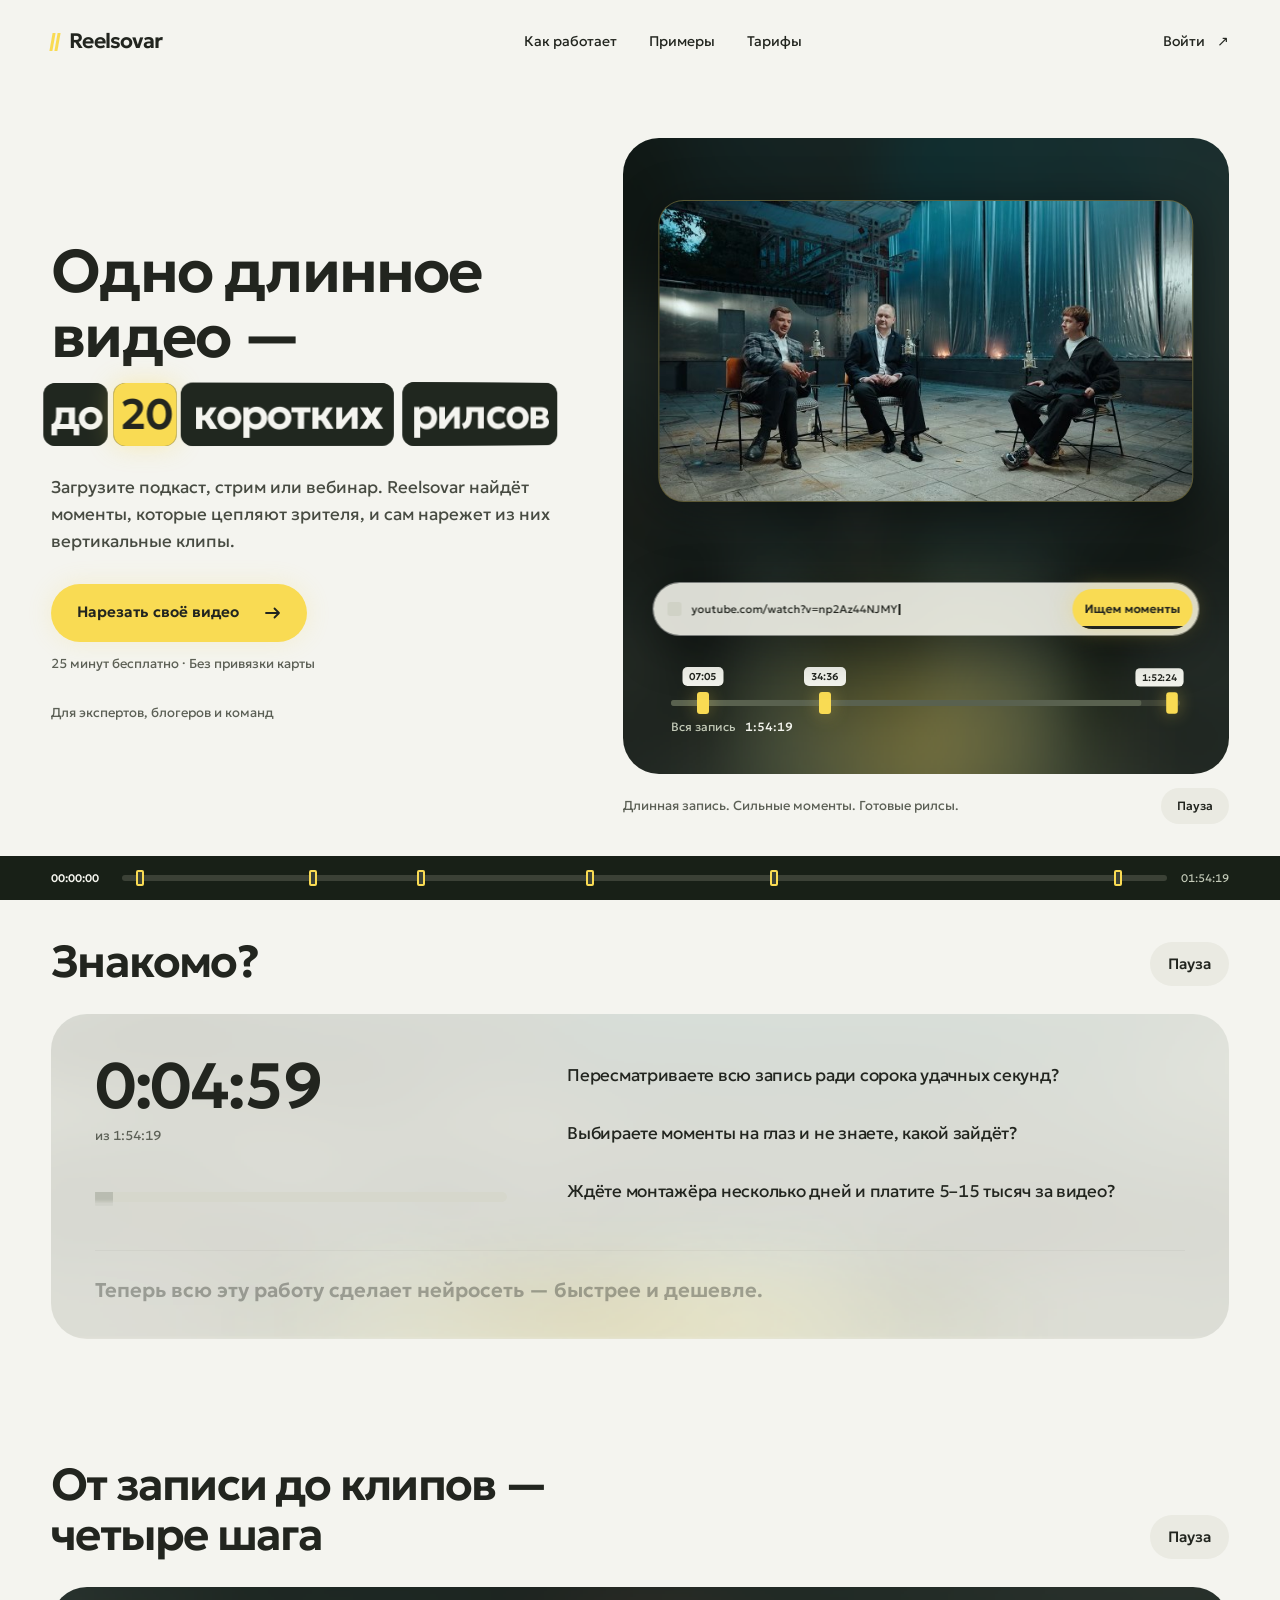
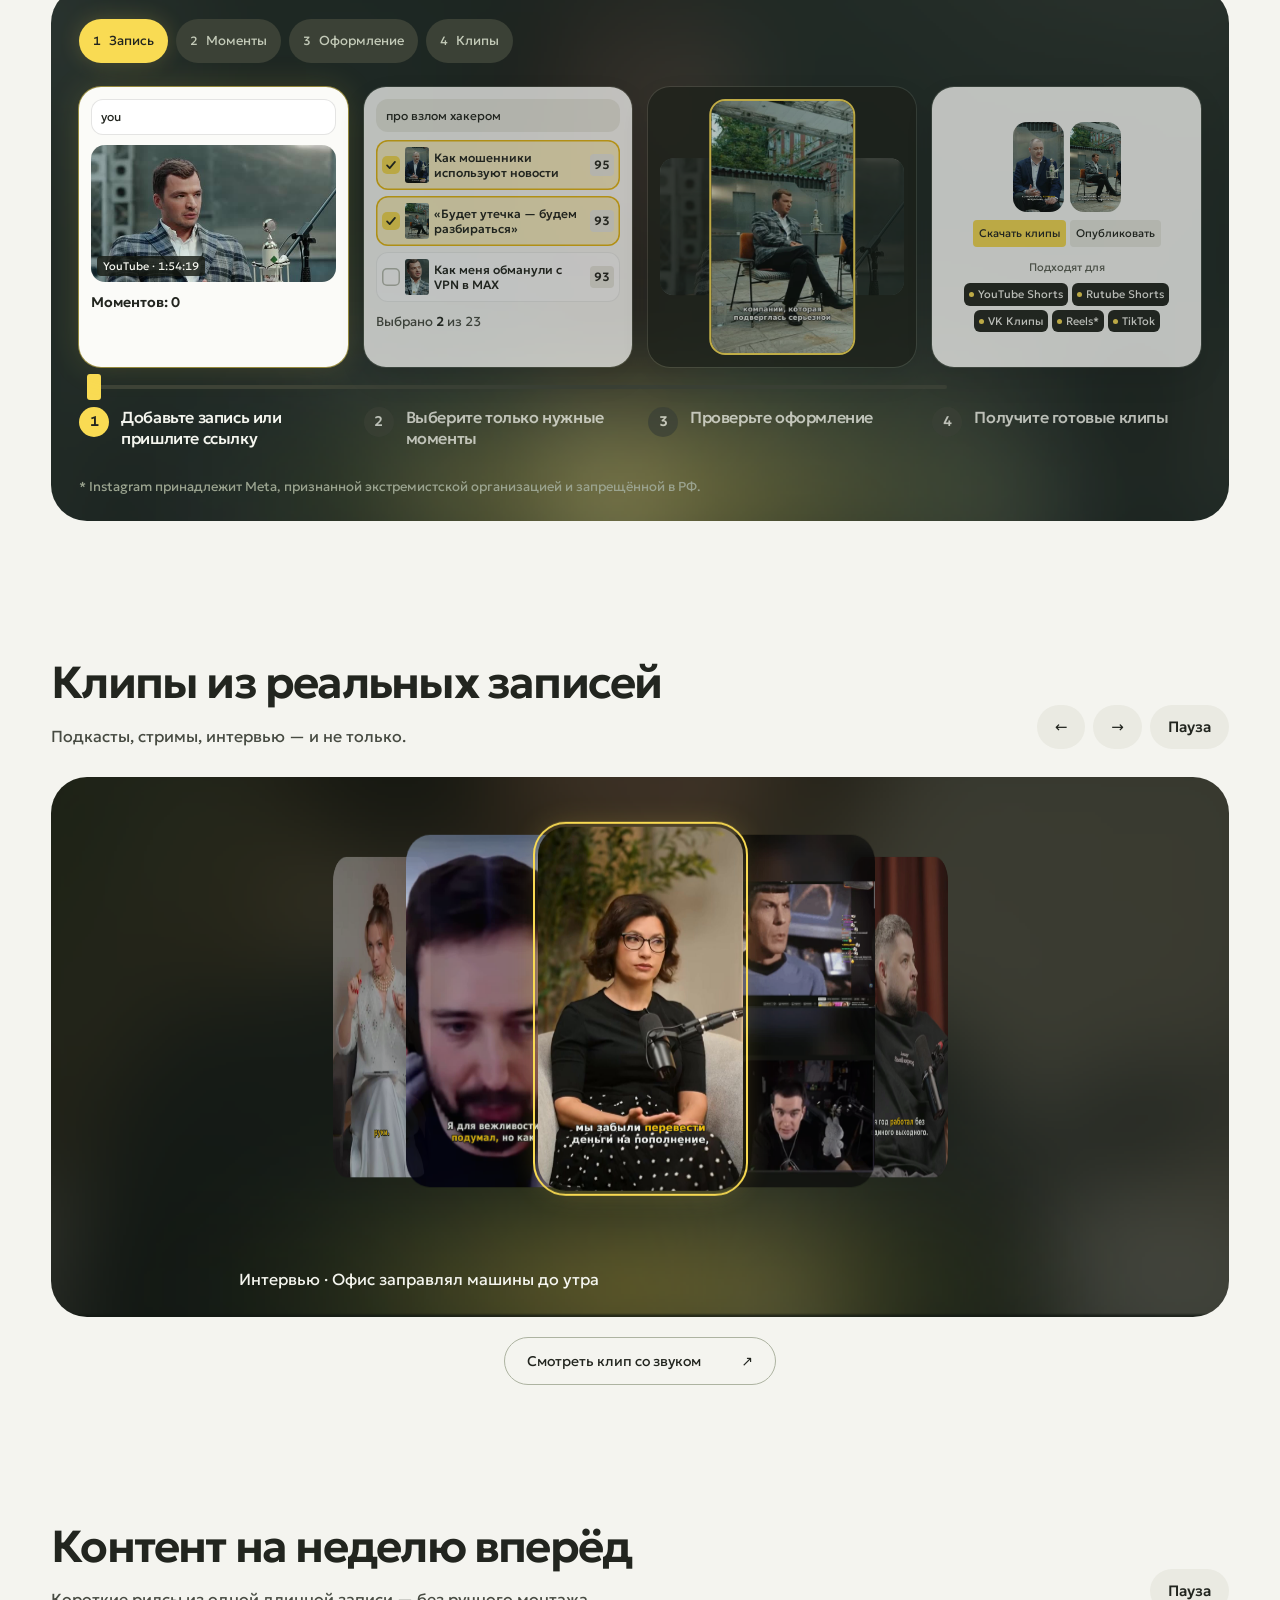
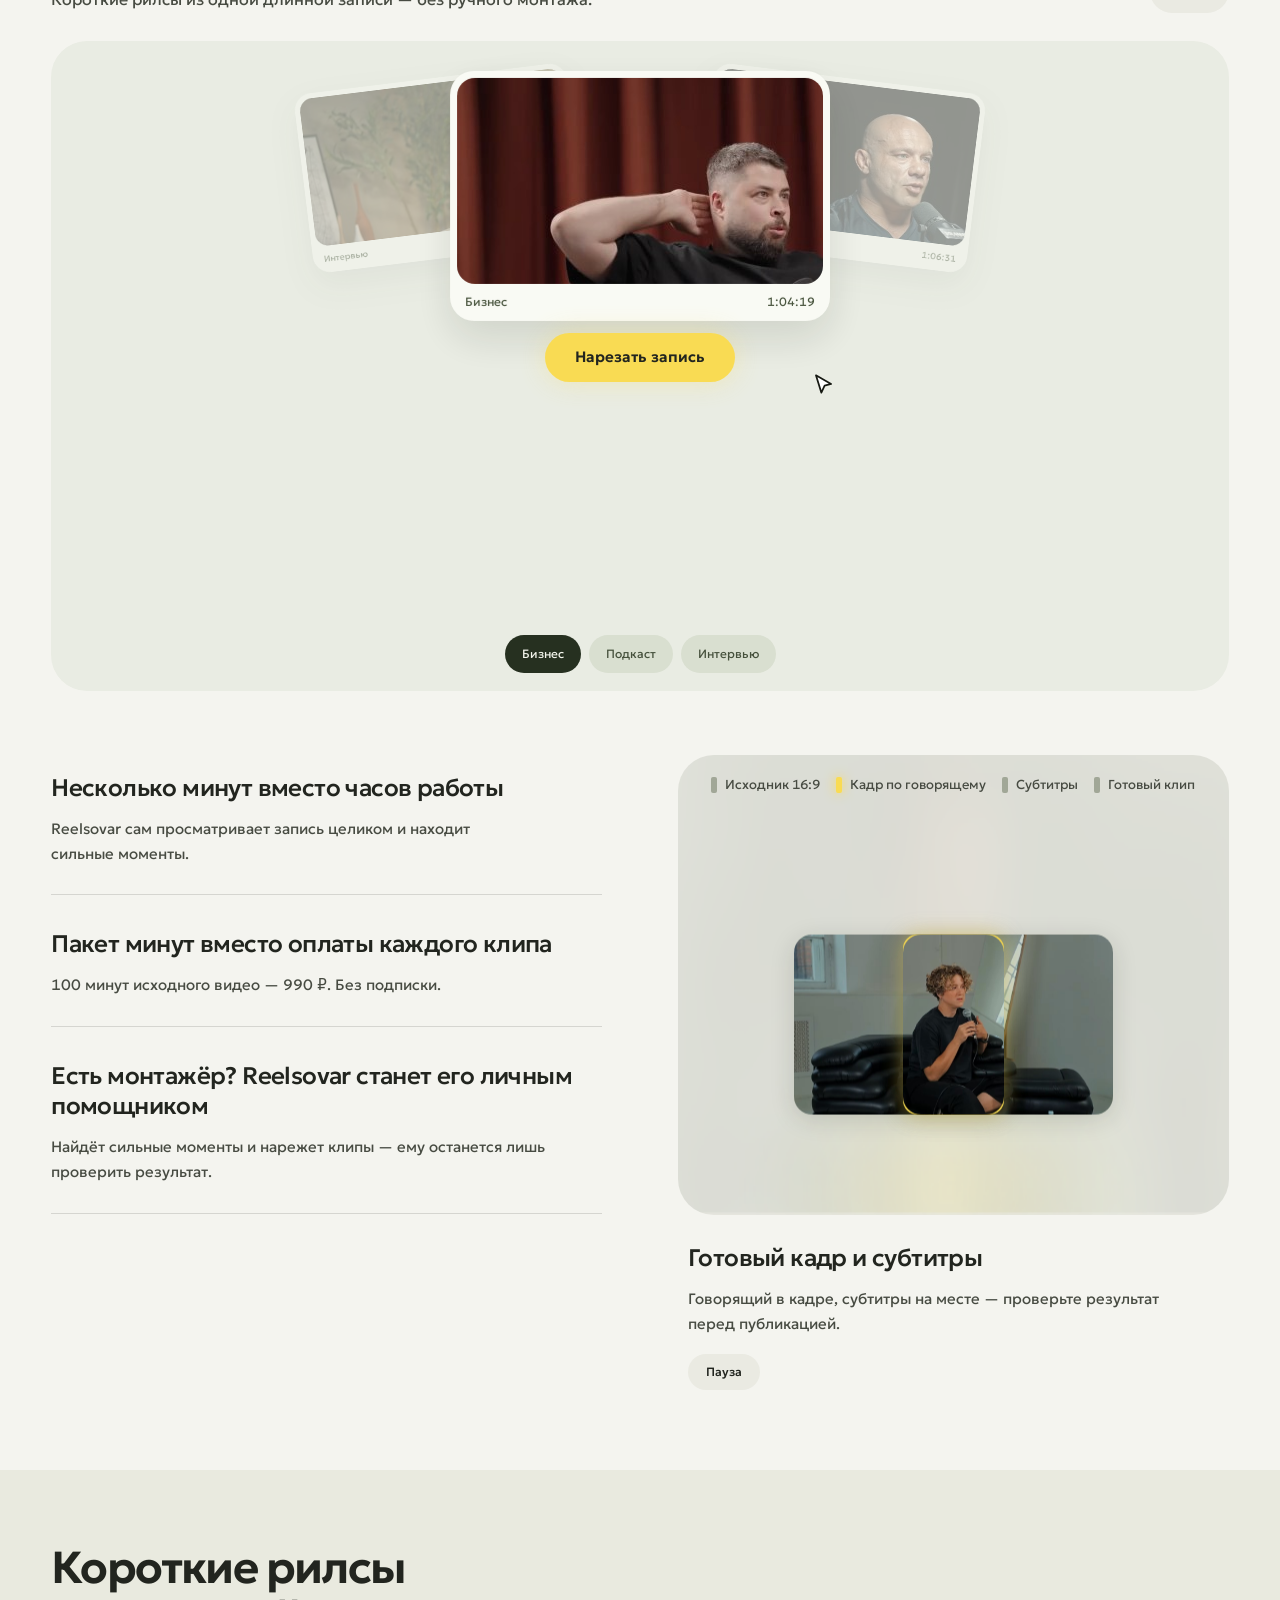
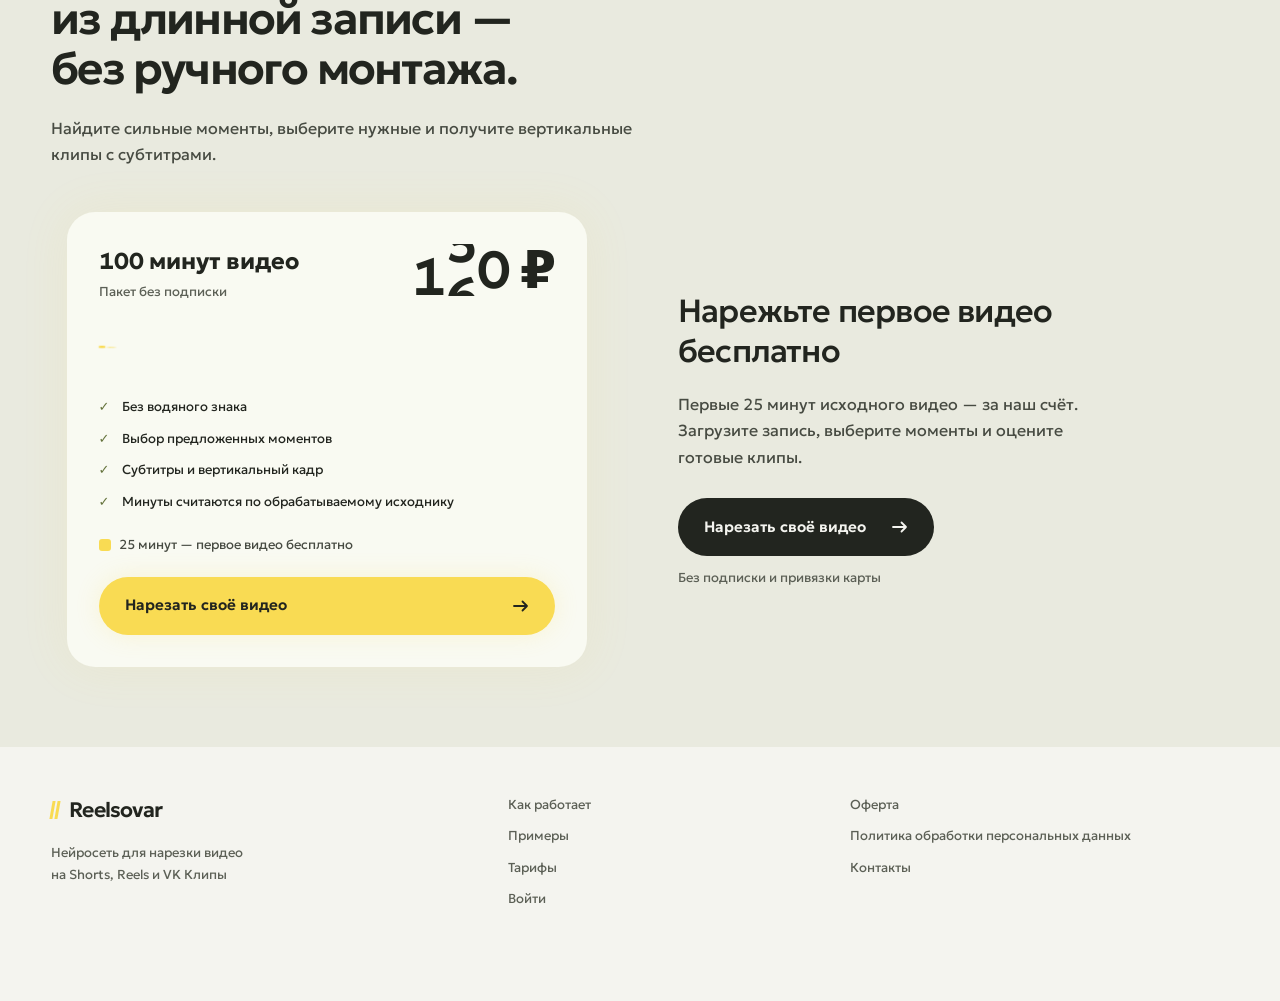
==== commit 6e01ff35: "Собрать самодостаточную публикацию лендинга v5 с необходимыми медиа" ====
--- a/index.html
+++ b/index.html
@@ -1,143 +1,120 @@
 <!doctype html>
-<html lang="ru">
-<head>
-<meta charset="utf-8">
-<meta name="viewport" content="width=device-width, initial-scale=1">
-<!-- До запуска продукта страница скрыта от поисковиков (SEO — в техдолге) -->
-<meta name="robots" content="noindex, nofollow">
-<!-- avoid-ai-design-ignore: K7 — :focus-visible задан в style.css -->
-<!-- avoid-ai-design-ignore: M6 — prefers-reduced-motion обрабатывается в app.js и style.css -->
-<title>Reelsovar — нарезка видео на шортс нейросетью</title>
-<link rel="preload" as="font" type="font/woff2" href="fonts/geologica-cyrillic.woff2" crossorigin>
-<link rel="preload" as="image" href="media/examples/full-biz-hr-m01/poster.jpg" fetchpriority="high">
-<link rel="stylesheet" href="style.css?v=32">
-<link rel="stylesheet" href="direction.css?v=9">
-<link rel="stylesheet" href="refined.css?v=1">
-<link rel="stylesheet" href="cohesion.css?v=4">
-<link rel="stylesheet" href="pain-typography.css?v=45">
-<link rel="stylesheet" href="block-clarity.css?v=46">
-<link rel="stylesheet" href="finish.css?v=47">
-</head>
-<body>
-
-<header class="nav">
-  <a class="logo" href="#"><i class="cutmark" aria-hidden="true"></i>Reelsovar</a>
-  <nav class="nav-links" aria-label="Главное меню"><a href="#how">Как работает</a><a href="#examples">Примеры</a><a href="#offer">Тарифы</a><a class="login js-product" href="#">Войти</a></nav>
-</header>
-
-<main>
-<section class="hero" id="top"><div class="hero-text"><h1>Одно длинное видео —<br> до 20 коротких рилсов.</h1><p class="lead">Загрузите подкаст, стрим или вебинар. Reelsovar найдёт моменты, которые цепляют зрителя, и сам нарежет из них вертикальные клипы.</p><a class="btn js-product" href="soon.html">Нарезать своё видео</a><div class="note">25 минут исходного видео. Без карты.</div></div><div class="hero-vis moment-desk"><div class="desk-heading"><span class="desk-mark" aria-hidden="true"></span><b>Момент найден</b><span>Реальные примеры</span></div><div class="desk-body"><div class="desk-film"><video class="hero-loop is-active" data-clip="full-biz-hr-m01" muted loop playsinline preload="metadata" src="media/examples/full-biz-hr-m01/final.mp4" poster="media/examples/full-biz-hr-m01/poster.jpg" aria-hidden="false" aria-label="Готовый клип"></video><video class="hero-loop " data-clip="full-biz-cafe-m01" muted loop playsinline preload="none" src="media/examples/full-biz-cafe-m01/final.mp4" poster="media/examples/full-biz-cafe-m01/poster.jpg" aria-hidden="true" aria-label="Готовый клип"></video><video class="hero-loop " data-clip="full-biz-fonts-m03" muted loop playsinline preload="none" src="media/examples/full-biz-fonts-m03/final.mp4" poster="media/examples/full-biz-fonts-m03/poster.jpg" aria-hidden="true" aria-label="Готовый клип"></video><span class="desk-range">26:15 — 27:06</span></div><div class="moment-choices" role="group" aria-label="Выберите пример клипа"><p class="choice-hint">Нажмите на историю</p><button class="moment-choice" type="button" aria-pressed="true" data-clip="full-biz-hr-m01" data-range="26:15 — 27:06" data-label="История бизнеса"><span class="choice-type">История бизнеса</span><span class="choice-quote">Офис заправлял машины до утра</span><span class="choice-time">50 с</span></button><button class="moment-choice" type="button" aria-pressed="false" data-clip="full-biz-cafe-m01" data-range="45:02 — 45:35" data-label="Разговор о ресторанах"><span class="choice-type">Разговор о ресторанах</span><span class="choice-quote">Год без выходных и за продуктами — на автобусе</span><span class="choice-time">33 с</span></button><button class="moment-choice" type="button" aria-pressed="false" data-clip="full-biz-fonts-m03" data-range="07:14 — 07:39" data-label="Дизайн и обучение"><span class="choice-type">Дизайн и обучение</span><span class="choice-quote">Что должен давать короткий курс</span><span class="choice-time">25 с</span></button></div></div><div class="desk-timeline" aria-hidden="true"><span class="playback-time">00:00</span><div class="playback-track"><span></span></div><span class="playback-duration">00:50</span></div><div class="desk-footer"><button class="desk-sound" type="button" aria-pressed="false">Включить звук</button><button class="hero-motion" type="button" aria-pressed="false">Пауза</button></div></div><div class="hero-context"><p class="hero-detail">Вы выбираете моменты.<br>Сервис готовит клипы.</p><p class="audience-line">Для авторов подкастов, интервью и экспертных видео</p></div></section>
-
-
-
-
-
-<section class="pains-sec" id="pains">
-<div class="pain-intro"><h2 class="sec-title">Знакомо?</h2><p class="bridge">Теперь всю эту работу сделает нейросеть — быстрее и дешевле.</p><div class="cut-identity" aria-hidden="true"><div class="cut-source"><span>Вся запись</span><svg viewBox="0 0 360 76" fill="none"><path d="M0 38H360"/><path d="M8 [base64]"/></svg><i></i></div><div class="cut-output"><span>Тот самый момент</span><b>Выбрать.<br>Оставить главное.</b><svg viewBox="0 0 160 40" fill="none"><path d="M8 14v12m10-19v26m10-29v32m10-21v10m10-15v20m10-27v34m10-23v12m10-17v22m10-26v30m10-18v6m10-12v18m10-24v30m10-20v10m10-16v22m10-13v4"/></svg></div></div></div>
-<div class="pain-grid"><article class="pain-card"><div class="pain-art pain-timeline" aria-hidden="true"><span>Вся запись</span><div><i></i></div><span>Нужные 40 секунд</span></div><h3>Пересматриваете всю запись ради сорока удачных секунд?</h3><p>Снова пересматриваете видео целиком, чтобы найти, что выложить.</p></article>
-    <article class="pain-card"><div class="pain-art pain-choice" aria-hidden="true"><span>Этот?</span><span>Или этот?</span><span>А может, этот?</span></div><h3>Выбираете моменты на глаз и не знаете, какой зайдёт?</h3><p>Выбираете на глаз и тратите время на эпизоды, которые не складываются в историю.</p></article>
-    <article class="pain-card"><div class="pain-art pain-edit" aria-hidden="true"><span>Выбрать</span><span>Обрезать</span><span>Субтитры</span></div><h3>Ждёте монтажёра несколько дней и платите 5–15 тысяч за видео?</h3><p>После съёмки остаются монтаж, вертикальный кадр и проверка каждой строки.</p></article>
-  </div>
-</section>
-
-<section class="benefits value-band" id="benefits" aria-labelledby="benefits-title"><div class="benefit-intro"><h2 id="benefits-title">Контент на неделю вперёд: короткие рилсы из одной длинной записи — без ручного монтажа.</h2><svg class="benefit-sign" viewBox="0 0 320 132" fill="none" aria-hidden="true"><path class="recording-lines" d="M0 30H165M0 66H165M0 102H165"/><path class="selected-lines" d="M66 30H128M66 66H128M66 102H128"/><path class="cut-brackets" d="M76 10H60V122H76M118 10H134V122H118"/><path class="travel-line" d="M146 66H195M184 55L195 66L184 77"/><rect class="finished-clip" x="218" y="10" width="62" height="112" rx="5"/><path class="caption-lines" d="M230 85H269M238 94H261"/></svg></div><div class="benefit-list"><article><svg class="benefit-emblem" viewBox="0 0 48 48" fill="none" aria-hidden="true"><path d="M6 11H42M6 23H42M6 35H42" opacity=".35"/><path d="M19 11H31M19 23H31M19 35H31"/><path d="M16 5H12V41H16M34 5H38V41H34"/></svg><h3>Несколько минут вместо часов работы</h3><p><strong class="benefit-brand">Reelsovar</strong> сам просматривает запись целиком и находит сильные моменты.</p></article><article><svg class="benefit-emblem" viewBox="0 0 48 48" fill="none" aria-hidden="true"><rect x="8" y="8" width="27" height="32" rx="2"/><path d="M15 5H40V34M15 17H28M15 24H28M15 31H23"/></svg><h3>Пакет минут вместо оплаты каждого клипа</h3><p><span class="benefit-package"><span class="benefit-amount"><strong>100 минут</strong> исходного видео</span> <span class="benefit-price">— <strong>990 ₽.</strong></span></span> Без подписки.</p></article><article><svg class="benefit-emblem" viewBox="0 0 48 48" fill="none" aria-hidden="true"><rect x="13" y="4" width="23" height="40" rx="3"/><path d="M18 31H31M20 36H29M20 10H29"/></svg><h3>Готовый кадр и субтитры</h3><p>Говорящий в кадре, субтитры на месте — проверьте результат перед публикацией.</p></article><article><svg class="benefit-emblem" viewBox="0 0 48 48" fill="none" aria-hidden="true"><path d="M8 8H39V37H22M14 16H31M14 23H26"/><path d="M8 29L20 40L15 42L12 47L8 29Z"/></svg><h3>Есть монтажёр? <strong class="benefit-brand">Reelsovar</strong> станет его личным помощником</h3><p>Найдёт сильные моменты и нарежет клипы — ему останется лишь проверить результат.</p></article></div></section>
-
-<section class="examples-section" id="examples" aria-labelledby="examples-title"><div class="examples-heading"><div><h2 id="examples-title">Клипы из реальных записей</h2></div></div><div class="real-examples" tabindex="0" role="region" aria-label="Примеры клипов"><article class="real-example" data-example="full-audience-02-m01"><div class="clip-caption"><span>История из интервью</span><span>31 с</span></div><div class="example-player"><video muted loop playsinline preload="auto" poster="media/examples/full-audience-02-m01/poster.jpg" src="media/examples/full-audience-02-m01/final.mp4" aria-label="Хотел два сэндвича, заказал три и съел все"></video></div><h3>Хотел два сэндвича, заказал три и съел все</h3></article><article class="real-example" data-example="full-biz-cafe-m03"><div class="clip-caption"><span>Бизнес-подкаст</span><span>48 с</span></div><div class="example-player"><video muted loop playsinline preload="auto" poster="media/examples/full-biz-cafe-m03/poster.jpg" src="media/examples/full-biz-cafe-m03/final.mp4" aria-label="Почему он не доверяет консультантам без бизнеса"></video></div><h3>Почему он не доверяет консультантам без бизнеса</h3></article><article class="real-example" data-example="full-audience-01-m04"><div class="clip-caption"><span>Подкаст</span><span>16 с</span></div><div class="example-player"><video muted loop playsinline preload="auto" poster="media/examples/full-audience-01-m04/poster.jpg" src="media/examples/full-audience-01-m04/final.mp4" aria-label="«Два деда пришли на подкаст»: разговор про GTA 6"></video></div><h3>«Два деда пришли на подкаст»: разговор про GTA 6</h3></article></div></section>
-
-<section class="product-section" id="how" aria-labelledby="how-title">
-<div class="product-heading"><div><h2 id="how-title">Как это работает</h2></div></div>
-<div class="workflow-grid live-workflow" tabindex="0" role="region" aria-label="Четыре шага обработки видео">
-<article class="workflow-card"><div class="workflow-label"><span>1</span><h3>Добавьте запись или пришлите ссылку</h3></div><div class="work-screen"><div class="work-toolbar"><b>Reelsovar</b><span>Запись добавлена</span></div><div class="import-receipt"><span class="import-tab">Ссылка на видео</span><span class="import-alternative">или загрузка файла</span><div class="sample-input-label">Ссылка добавлена<div class="sample-url">https://www.youtube.com/watch?v=np2Az44NJMY</div></div><span class="import-success">✓ Видео загружено по ссылке</span></div><div class="recording-panel"><img class="recording-cover" src="media/examples/full-audience-01-m03/source-thumb.jpg" alt="Кадр из интервью Игоря Бедерова и Сергея Трухачева" loading="lazy"><div class="recording-info"><span class="file-kind">YouTube / 1:54:19</span><h4>Ты сядешь за Пробив Данных в 2026 – Игорь Бедеров и Сергей Трухачев</h4><p class="source-address">youtube.com/watch?v=np2Az44NJMY</p><div class="recording-status"><span>Запись разобрана</span><b>23 момента </b></div></div></div></div><p>Добавьте ссылку на видео или загрузите файл.</p></article>
-<article class="workflow-card"><div class="workflow-label"><span>2</span><h3>Выберите только нужные моменты</h3></div><div class="work-screen"><div class="work-toolbar"><b>Моменты записи</b><span id="pick-count" aria-live="polite">Выбрано 2 из 23</span></div><div class="moment-sort"><span>По виральности ↓</span><small>Баллы / 100</small></div><div class="moment-workspace"><div class="moment-list-column"><div class="moment-picker"><div class="pick-row selected" data-clip="full-audience-01-m05"><span class="sample-check" aria-hidden="true">✓</span><img src="media/examples/full-audience-01-m05/poster.jpg" alt="" loading="lazy"><span class="pick-copy"><b>Как мошенники используют актуальные новости</b><small>07:05 — 07:40 <span>· 35 с</span></small><span class="virality-score">95/100</span></span></div><div class="pick-row selected" data-clip="full-audience-01-m02"><span class="sample-check" aria-hidden="true">✓</span><img src="media/examples/full-audience-01-m02/poster.jpg" alt="" loading="lazy"><span class="pick-copy"><b>«Будет утечка — будем разбираться»</b><small>34:36 — 35:10 <span>· 35 с</span></small><span class="virality-score">93/100</span></span></div><div class="pick-row" data-clip="full-audience-01-m01"><span class="sample-check" aria-hidden="true"></span><img src="media/examples/full-audience-01-m01/poster.jpg" alt="" loading="lazy"><span class="pick-copy"><b>Как меня обманули с VPN в MAX</b><small>83:42 — 84:24 <span>· 42 с</span></small><span class="virality-score">93/100</span></span></div><div class="pick-row" data-clip="full-audience-01-m03"><span class="sample-check" aria-hidden="true"></span><img src="media/examples/full-audience-01-m03/poster.jpg" alt="" loading="lazy"><span class="pick-copy"><b>Бот для пробива не делает вас OSINT-специалистом</b><small>21:08 — 21:30 <span>· 21 с</span></small><span class="virality-score">92/100</span></span></div><div class="pick-row" data-clip="full-audience-01-m04"><span class="sample-check" aria-hidden="true"></span><img src="media/examples/full-audience-01-m04/poster.jpg" alt="" loading="lazy"><span class="pick-copy"><b>«Два деда пришли на подкаст»: разговор про GTA 6</b><small>112:24 — 112:40 <span>· 16 с</span></small><span class="virality-score">92/100</span></span></div></div><div class="demo-pagination"><span class="pages-desktop">1–5 из 23</span><span class="pages-mobile">1–3 из 23</span><span class="demo-pages" aria-label="Пример страниц подборки">1 <span>2</span> <span>3</span> <span>4</span> <span>5</span></span><span class="sample-next">Смотреть дальше</span></div></div><aside class="moment-search"><h4>Или найдите свою тему</h4><p>Укажите, какие моменты хотите найти в записи.</p><div class="sample-query">про взлом хакером</div><span class="sample-action">Найти моменты</span></aside></div></div></article>
-<article class="workflow-card"><div class="workflow-label"><span>3</span><h3>Проверьте оформление</h3></div><div class="work-screen"><div class="work-toolbar"><b>Редактор клипа</b><span>9:16 / субтитры</span></div><div id="clip-inspector"><div class="inspector-select">Выбранный момент<div class="sample-select">«Будет утечка — будем разбираться»</div></div><div class="inspector-panel"><img src="media/examples/full-audience-01-m02/poster.jpg" loading="lazy" alt="Вертикальный кадр клипа"><div class="inspector-details"><dl class="clip-settings"><div><dt>Виральность</dt><dd>93/100</dd></div><div><dt>Формат</dt><dd>9:16</dd></div><div><dt>Субтитры</dt><dd>Встроены</dd></div><div><dt>Длительность</dt><dd>35 с</dd></div></dl><span class="transcript-label">Начало расшифровки</span><p class="inspector-transcript">Я безопаснику задал вопрос одной из компаний, которая подверглась серьезной утечке. Говорю: &quot;Вы как-то пытаетесь бороться с этим, противодействовать?&quot; Он: &quot;Нам деньги не выделяют. Там нам посчитали, мы офигели от цены.…</p></div></div></div></div><p>Проверьте кадр и субтитры.</p></article>
-<article class="workflow-card"><div class="workflow-label"><span>4</span><h3>Получите готовые клипы</h3></div><div class="work-screen"><div class="work-toolbar"><b>Готовые клипы</b><span id="result-count" aria-live="polite">2 видео</span></div><div id="workflow-results" class="workflow-results"><article class="result-clip" data-clip="full-audience-01-m05"><video controls playsinline preload="none" poster="media/examples/full-audience-01-m05/poster.jpg" src="media/examples/full-audience-01-m05/final.mp4" aria-label="Как мошенники используют актуальные новости"></video><h4>Как мошенники используют актуальные новости</h4><span class="result-score">Виральность 95/100</span></article><article class="result-clip" data-clip="full-audience-01-m02"><video controls playsinline preload="none" poster="media/examples/full-audience-01-m02/poster.jpg" src="media/examples/full-audience-01-m02/final.mp4" aria-label="«Будет утечка — будем разбираться»"></video><h4>«Будет утечка — будем разбираться»</h4><span class="result-score">Виральность 93/100</span></article></div><div class="workflow-export" aria-label="Действия с готовыми клипами"><span><svg viewBox="0 0 24 24" aria-hidden="true"><path d="M12 3v12m-5-5 5 5 5-5M4 16v5h16v-5"/></svg>Скачать клипы</span><span><svg viewBox="0 0 24 24" aria-hidden="true"><path d="M12 16V3m-5 5 5-5 5 5M4 13v8h16v-8"/></svg>Опубликовать</span></div></div><p>Получите выбранные клипы с субтитрами.</p></article>
-</div>
-</section>
-
-<section class="story-section" id="story" aria-labelledby="story-title">
-<div class="demo-scene">
-  <div class="stage" id="stage">
-
-    <div class="howcol" id="howCol">
-      <h2 id="story-title">Выберите моменты.<br>Получите клипы.</h2>
-      <ol class="steps">
-        <li class="on cur"><b>Длинная запись</b><span>Подкаст, интервью или вебинар.</span></li>
-        <li><b>Сильные моменты</b><span>Нейросеть предлагает фрагменты записи.</span></li>
-        <li><b>Ваш выбор</b><span>В нарезку попадёт только то, что вы отметили.</span></li>
-        <li><b>Готовые клипы</b><span>Вертикальный кадр, субтитры и цепляющее начало.</span></li>
-      </ol>
-
+<html lang="ru"><head><meta charset="utf-8"><meta name="viewport" content="width=device-width, initial-scale=1"><meta name="robots" content="noindex, nofollow">
+<title>Reelsovar — короткие рилсы из длинной записи</title><meta name="description" content="Найдите сильные моменты в подкасте, стриме или вебинаре. Получите вертикальные клипы с субтитрами. Первые 25 минут бесплатно.">
+<link rel="preload" as="image" href="assets/pipeline/hero-wide.jpg">
+<link rel="preload" as="font" type="font/woff2" href="fonts/geologica-cyrillic.woff2" crossorigin><link rel="stylesheet" href="scenes.css?v=5.2"><link rel="stylesheet" href="landing.css?v=5.2"></head><body>
+<a class="skip" href="#content">К содержанию</a><svg width="0" height="0" style="position:absolute" aria-hidden="true">
+  <symbol id="i-arrow" viewBox="0 0 16 12"><path d="M1 6h13M9.5 1.5 14 6l-4.5 4.5" fill="none" stroke="currentColor" stroke-width="1.8" stroke-linecap="round" stroke-linejoin="round"/></symbol>
+  <symbol id="i-check" viewBox="0 0 16 16"><path d="M3.5 8.5l3 3 6-7" fill="none" stroke="currentColor" stroke-width="2" stroke-linecap="round" stroke-linejoin="round"/></symbol>
+  <symbol id="i-cursor" viewBox="0 0 24 24"><path d="M5 3l14 8-6 1.6L10 19z" fill="#fff" stroke="#161912" stroke-width="1.6" stroke-linejoin="round"/></symbol>
+</svg>
+<header class="nav"><a class="logo" href="./"><i class="cutmark" aria-hidden="true"></i>Reelsovar</a><nav aria-label="Главная навигация"><a href="#how">Как работает</a><a href="#examples">Примеры</a><a href="#offer">Тарифы</a></nav><a class="login" href="soon.html">Войти <span aria-hidden="true">↗</span></a></header>
+<main id="content">
+<section class="hero" id="hero" data-mark="Начало"><div class="hero-copy"><div class="title-stage" id="title">
+    <h1 class="tt" aria-label="Одно длинное видео — до 20 коротких рилсов">
+      <span class="tt-line1" aria-hidden="true"><span class="w">Одно</span> <span class="w">длинное</span> <span class="w">видео&nbsp;—</span></span>
+      <span class="tt-line2" aria-hidden="true">до 20 коротких рилсов</span>
+    </h1>
+  </div><p class="lead">Загрузите подкаст, стрим или вебинар. Reelsovar найдёт моменты, которые цепляют зрителя, и сам нарежет из них вертикальные клипы.</p><a class="btn cut-btn" href="soon.html">Нарезать своё видео<svg aria-hidden="true"><use href="#i-arrow"/></svg></a><p class="free-note">25 минут бесплатно · Без привязки карты</p><p class="audience">Для экспертов, блогеров и команд</p></div><div class="hero-demo"><div class="stage dark cut-stage" id="cut">
+    <div class="cut-frame">
+      <video class="cut-src" src="assets/pipeline/hero-wide.mp4" poster="assets/pipeline/hero-wide.jpg" muted loop playsinline preload="auto"></video>
     </div>
-
-    <div class="tv laptop" id="tv">
-      <div class="lid">
-        <div class="tv-screen" id="tvScreen">
-          <div class="tv-pic" id="tvPic">
-            <video id="tvVideo" src="media/examples/animation-talks/source-demo.mp4" poster="media/examples/animation-talks/source-poster.jpg" muted loop playsinline preload="none"></video>
-            <div class="osd" id="osd">Интервью о тренировках</div>
+    <div class="slices">
+      <div class="slice"><div class="face front"><canvas></canvas></div><div class="face back"><video muted loop playsinline preload="none" data-src="media/examples/full-audience-01-m02/preview.mp4" poster="media/examples/full-audience-01-m02/poster.jpg"></video><span class="badge">35 с</span></div></div>
+      <div class="slice"><div class="face front"><canvas></canvas></div><div class="face back"><video muted loop playsinline preload="none" data-src="media/examples/full-audience-01-m05/preview.mp4" poster="media/examples/full-audience-01-m05/poster.jpg"></video><span class="badge">35 с</span></div></div>
+      <div class="slice"><div class="face front"><canvas></canvas></div><div class="face back"><video muted loop playsinline preload="none" data-src="media/examples/full-audience-01-m04/preview.mp4" poster="media/examples/full-audience-01-m04/poster.jpg"></video><span class="badge">16 с</span></div></div>
+    </div>
+    <div class="cut-input" aria-hidden="true"><span class="ci-icon"></span><span class="ci-link"></span><span class="ci-btn"><span class="ci-label">Нарезать</span><i class="ci-progress"></i></span></div>
+    <svg class="cursor" aria-hidden="true"><use href="#i-cursor"/></svg>
+    <div class="cut-lines" aria-hidden="true"><i class="cut-line" style="--x:33.333%"></i><i class="cut-line" style="--x:66.666%"></i></div>
+    <div class="cut-timeline">
+      <div class="tl-bar"><i class="tl-play"></i>
+        <span class="pin" style="--p:.062"><b>07:05</b></span>
+        <span class="pin" style="--p:.303"><b>34:36</b></span>
+        <span class="pin" style="--p:.983"><b>1:52:24</b></span>
+      </div>
+      <span class="tl-label">Вся запись <b>1:54:19</b></span>
+    </div>
+  </div><div class="scene-foot"><p>Длинная запись. Сильные моменты. Готовые рилсы.</p><button class="replay" type="button" data-pause="cut" aria-pressed="false">Пауза</button></div></div></section>
+<section class="pain-section" id="familiar" data-mark="Знакомо"><div class="section-head"><h2>Знакомо?</h2><button class="replay" type="button" data-pause="pain" aria-pressed="false">Пауза</button></div><div class="stage paper pain-stage" id="pain">
+    <div class="pain-meter"><div class="pain-clock"><span class="pc-time">0:00:00</span><span class="pc-total">из 1:54:19</span></div>
+    <div class="pain-bar"><i class="pb-fill"></i><span class="pb-cut"><b>40 с</b></span></div>
+    </div><ul class="pain-lines">
+      <li><span>Пересматриваете всю запись ради сорока удачных секунд?</span></li>
+      <li><span>Выбираете моменты на глаз и не знаете, какой зайдёт?</span></li>
+      <li><span>Ждёте монтажёра несколько дней и платите 5–15 тысяч за видео?</span></li>
+    </ul>
+    <p class="pain-bridge">Теперь всю эту работу сделает нейросеть — быстрее и дешевле.</p>
+  </div></section>
+<section class="how-section" id="how" data-mark="Как работает"><div class="section-head"><div><h2>От записи до клипов —<br>четыре шага</h2></div><button class="replay" type="button" data-pause="how" aria-pressed="false">Пауза</button></div><div class="stage dark how-stage" id="how-scene" data-ui>
+    <nav class="how-tabs" aria-label="Шаги работы">
+      <button type="button" data-step="0" aria-pressed="true"><b>1</b> Запись</button>
+      <button type="button" data-step="1" aria-pressed="false"><b>2</b> Моменты</button>
+      <button type="button" data-step="2" aria-pressed="false"><b>3</b> Оформление</button>
+      <button type="button" data-step="3" aria-pressed="false"><b>4</b> Клипы</button>
+    </nav>
+    <div class="how-track" aria-hidden="true"><i class="ht-fill"></i><i class="ht-token"></i></div>
+    <ol class="stations">
+      <li class="station on" data-i="0">
+        <div class="st-vis st-import">
+          <div class="mini-url"><span class="mu-text"></span></div>
+          <div class="mini-rec"><img src="media/examples/full-audience-01-m03/source-thumb.jpg" alt="" loading="lazy"><span>YouTube · 1:54:19</span></div>
+          <p class="mini-count">Моментов: <span class="mc-n">23</span></p>
+        </div>
+        <div class="st-text"><span class="st-n">1</span><h3>Добавьте запись или пришлите ссылку</h3></div>
+      </li>
+      <li class="station" data-i="1">
+        <div class="st-vis st-pick"><p class="mini-search">про взлом хакером</p>
+          <div class="mrow" data-pick="1"><span class="tick"><svg><use href="#i-check"/></svg></span><img src="media/examples/full-audience-01-m05/poster.jpg" alt="" loading="lazy"><b>Как мошенники используют новости</b><em>95</em></div>
+          <div class="mrow" data-pick="1"><span class="tick"><svg><use href="#i-check"/></svg></span><img src="media/examples/full-audience-01-m02/poster.jpg" alt="" loading="lazy"><b>«Будет утечка — будем разбираться»</b><em>93</em></div>
+          <div class="mrow"><span class="tick"></span><img src="media/examples/full-audience-01-m01/poster.jpg" alt="" loading="lazy"><b>Как меня обманули с VPN в MAX</b><em>93</em></div>
+          <p class="mini-sel">Выбрано <span class="ms-n">2</span> из 23</p>
+        </div>
+        <div class="st-text"><span class="st-n">2</span><h3>Выберите только нужные моменты</h3></div>
+      </li>
+      <li class="station" data-i="2">
+        <div class="st-vis st-frame">
+          <div class="mf-wide"><img src="media/examples/full-audience-01-m02/source-thumb.jpg" alt="" loading="lazy"><i class="mf-crop"></i></div>
+          <div class="mf-tall"><img src="media/examples/full-audience-01-m02/poster.jpg" alt="" loading="lazy"></div>
+        </div>
+        <div class="st-text"><span class="st-n">3</span><h3>Проверьте оформление</h3></div>
+      </li>
+      <li class="station" data-i="3">
+        <div class="st-vis st-done">
+          <div class="md-clips">
+            <div class="md-clip"><video muted loop playsinline preload="none" data-src="media/examples/full-audience-01-m05/preview.mp4" data-poster="media/examples/full-audience-01-m05/poster.jpg"></video></div>
+            <div class="md-clip"><video muted loop playsinline preload="none" data-src="media/examples/full-audience-01-m02/preview.mp4" data-poster="media/examples/full-audience-01-m02/poster.jpg"></video></div>
           </div>
-          <div class="pwr" id="pwr" aria-hidden="true"><i class="sh-t"></i><i class="sh-b"></i><i class="pwr-line"></i></div>
-          <canvas id="tvSnap" aria-hidden="true"></canvas>
-          <img class="ui-shot" id="tvUI" src="media/examples/animation-talks/interface.png?v=36" alt="Выбор моментов из интервью" loading="lazy">
+          <div class="md-outputs" aria-hidden="true"><span>Скачать клипы</span><span>Опубликовать</span></div><p class="md-label">Подходят для</p><ul class="md-platforms"><li>YouTube Shorts</li><li>Rutube Shorts</li><li>VK Клипы</li><li>Reels*</li><li>TikTok</li></ul>
         </div>
-      </div>
-      <div class="base"></div>
+        <div class="st-text"><span class="st-n">4</span><h3>Получите готовые клипы</h3></div>
+      </li>
+    </ol>
+    <p class="how-note">* Instagram принадлежит Meta, признанной экстремистской организацией и запрещённой в РФ. </p>
+  </div></section>
+<section class="examples-section" id="examples" data-mark="Примеры"><div class="section-head"><div><h2>Клипы из реальных записей</h2><p>Подкасты, стримы, интервью — и не только.</p></div><div class="drum-nav"><button type="button" class="replay" data-drum="-1" aria-label="Предыдущий клип">←</button><button type="button" class="replay" data-drum="1" aria-label="Следующий клип">→</button><button class="replay" type="button" data-pause="drum" aria-pressed="false">Пауза</button></div></div><div class="stage dark drum-stage" id="drum" tabindex="0" role="region" aria-label="Барабан клипов, стрелками влево и вправо">
+    <div class="drum-ring"></div>
+    <p class="drum-caption" ></p>
+  </div><button class="watch-clip" type="button">Смотреть клип со звуком <span aria-hidden="true">↗</span></button></section>
+<section class="benefits-section" id="benefits" data-mark="Выгоды"><div class="section-head"><div><h2>Контент на неделю вперёд</h2><p>Короткие рилсы из одной длинной записи — без ручного монтажа.</p></div><button class="replay" type="button" data-pause="rf" aria-pressed="false">Пауза</button></div><div class="stage paper pipeline-stage" id="rf" data-group="0"><div class="pipe-queue"><div class="pipe-origin" data-source-id="biz-cafe"><div class="pipe-source-frame"><video class="pipe-source" muted loop playsinline preload="none" data-src="assets/pipeline/cafe.mp4" data-poster="assets/pipeline/cafe.jpg"></video></div><div class="pipe-meta"><span>Бизнес</span><span>1:04:19</span></div></div><div class="pipe-origin" data-source-id="audience-02"><div class="pipe-source-frame"><video class="pipe-source" muted loop playsinline preload="none" data-src="assets/pipeline/fitness.mp4" data-poster="assets/pipeline/fitness.jpg"></video></div><div class="pipe-meta"><span>Подкаст</span><span>1:06:31</span></div></div><div class="pipe-origin" data-source-id="biz-hr"><div class="pipe-source-frame"><video class="pipe-source" muted loop playsinline preload="none" data-src="assets/pipeline/hr.mp4" data-poster="assets/pipeline/hr.jpg"></video></div><div class="pipe-meta"><span>Интервью</span><span>55:18</span></div></div></div><div class="pipe-action" aria-hidden="true"><span class="pipe-button"><span>Нарезать запись</span><i class="pipe-meter"></i></span></div><div class="pipe-results"><div class="pipe-deck" data-source-id="biz-cafe"><div class="pipe-card"><video muted loop playsinline preload="none" data-lazy-poster data-src="media/examples/full-biz-cafe-m01/preview.mp4" data-poster="media/examples/full-biz-cafe-m01/poster.jpg"></video></div><div class="pipe-card"><video muted loop playsinline preload="none" data-lazy-poster data-src="assets/examples/full-biz-cafe-m02/preview.mp4" data-poster="assets/examples/full-biz-cafe-m02/poster.jpg"></video></div><div class="pipe-card"><video muted loop playsinline preload="none" data-lazy-poster data-src="media/examples/full-biz-cafe-m03/preview.mp4" data-poster="media/examples/full-biz-cafe-m03/poster.jpg"></video></div></div><div class="pipe-deck" data-source-id="audience-02"><div class="pipe-card"><video muted loop playsinline preload="none" data-lazy-poster data-src="media/examples/full-audience-02-m01/preview.mp4" data-poster="media/examples/full-audience-02-m01/poster.jpg"></video></div><div class="pipe-card"><video muted loop playsinline preload="none" data-lazy-poster data-src="media/examples/full-audience-02-m02/preview.mp4" data-poster="media/examples/full-audience-02-m02/poster.jpg"></video></div><div class="pipe-card"><video muted loop playsinline preload="none" data-lazy-poster data-src="media/examples/full-audience-02-m04/preview.mp4" data-poster="media/examples/full-audience-02-m04/poster.jpg"></video></div></div><div class="pipe-deck" data-source-id="biz-hr"><div class="pipe-card"><video muted loop playsinline preload="none" data-lazy-poster data-src="media/examples/full-biz-hr-m01/preview.mp4" data-poster="media/examples/full-biz-hr-m01/poster.jpg"></video></div><div class="pipe-card"><video muted loop playsinline preload="none" data-lazy-poster data-src="assets/examples/full-biz-hr-m02/preview.mp4" data-poster="assets/examples/full-biz-hr-m02/poster.jpg"></video></div><div class="pipe-card"><video muted loop playsinline preload="none" data-lazy-poster data-src="media/examples/full-biz-hr-m03/preview.mp4" data-poster="media/examples/full-biz-hr-m03/poster.jpg"></video></div></div></div><nav class="pipe-switcher" aria-label="Примеры исходных записей"><button type="button" data-pipeline="0" aria-pressed="true">Бизнес</button><button type="button" data-pipeline="1" aria-pressed="false">Подкаст</button><button type="button" data-pipeline="2" aria-pressed="false">Интервью</button></nav><svg class="cursor" aria-hidden="true"><use href="#i-cursor"/></svg></div><div class="benefits-grid"><div class="benefit-copy"><article><h3>Несколько минут вместо часов работы</h3><p>Reelsovar сам просматривает запись целиком и находит сильные моменты.</p></article><article><h3>Пакет минут вместо оплаты каждого клипа</h3><p>100 минут исходного видео — 990 ₽. Без подписки.</p></article><article><h3>Есть монтажёр? Reelsovar станет его личным помощником</h3><p>Найдёт сильные моменты и нарежет клипы — ему останется лишь проверить результат.</p></article></div><div class="benefit-visual"><div class="stage paper layers-stage" id="layers"><ol class="layers-key"><li>Исходник 16:9</li><li>Кадр по говорящему</li><li>Субтитры</li><li>Готовый клип</li></ol>
+    <div class="ly-scene">
+      <div class="ly ly1" data-layer="Исходник"><img src="assets/fonts-poster.jpg" alt="" loading="lazy"><span class="ly-tag">Исходник 16:9</span></div>
+      <div class="ly ly2" data-layer="Кадр"><i class="ly-frame"></i><span class="ly-tag">Кадр 9:16 по говорящему</span></div>
+      <div class="ly ly3" data-layer="Субтитры"><span class="ly-sub">Каждый курс<br>даёт <b>опорные точки</b></span><span class="ly-tag">Субтитры по словам</span></div>
+      <div class="ly ly4" data-layer="Результат"><img src="media/examples/full-biz-fonts-m03/poster.jpg" alt="" loading="lazy"><span class="ly-tag">Готовый клип</span></div>
     </div>
-
-    <!-- Плёнка -->
-    <div class="strip" id="strip"><div class="strip-in" id="stripIn"></div><i class="cover cl"></i><i class="cover cr"></i></div>
-
-    <!-- Ножницы -->
-    <svg class="scissors" id="scissors" viewBox="0 0 160 120" aria-hidden="true">
-      <defs><linearGradient id="steel" x1="0" y1="0" x2="0" y2="1"><stop offset="0" stop-color="#fafbfc"/><stop offset=".5" stop-color="#b9bfc6"/><stop offset="1" stop-color="#6c737b"/></linearGradient></defs>
-      <g class="blade b1"><path d="M80 58 L158 49 Q160 52 157 54 L80 63 Z" fill="url(#steel)"/><path d="M80 60 Q60 52 52 42" stroke="#1b1b1d" stroke-width="9" fill="none" stroke-linecap="round"/><ellipse cx="32" cy="36" rx="24" ry="17" fill="none" stroke="#1b1b1d" stroke-width="9"/></g>
-      <g class="blade b2"><path d="M80 57 L157 66 Q160 69 157 71 L80 62 Z" fill="url(#steel)"/><path d="M80 60 Q60 68 52 78" stroke="#1b1b1d" stroke-width="9" fill="none" stroke-linecap="round"/><ellipse cx="32" cy="84" rx="24" ry="17" fill="none" stroke="#1b1b1d" stroke-width="9"/></g>
-      <circle cx="80" cy="60" r="4.5" fill="#d7dade" stroke="#555" stroke-width="1"/>
-    </svg>
-
-    <div class="flyers" id="flyers"></div>
-
-<div class="phones" id="phones"><div class="phone iphone" data-clip="1"><div class="screen"><video muted playsinline preload="none" poster="assets/story-start-0.png" data-src="media/examples/full-audience-02-m04/preview.mp4"></video><div class="hook"></div><div class="subs"><span></span></div></div><div class="meta"></div></div><div class="phone pixel" data-clip="2"><div class="screen"><video muted playsinline preload="none" poster="assets/story-start-1.png" data-src="media/examples/full-audience-02-m02/preview.mp4"></video><div class="hook"></div><div class="subs"><span></span></div></div><div class="meta"></div></div></div>
-  </div>
-</div>
-
-</section>
-
-<section class="offer offer-simple" id="offer" aria-labelledby="offer-title">
-  <div class="offer-summary">
-    <h2 id="offer-title">Короткие рилсы из длинной записи — без ручного монтажа.</h2>
-    <p>Найдите сильные моменты, выберите нужные и получите вертикальные клипы с субтитрами.</p>
-  </div>
-  <div class="single-price">
-    <div class="price-heading"><h3>100 минут видео</h3><p>Пакет без подписки</p></div>
-    <div class="package-price">990&nbsp;₽<span>разово</span></div>
-    <ul class="package-features"><li>Без водяного знака</li><li>Выбор предложенных моментов</li><li>Субтитры и вертикальный кадр</li><li>Минуты считаются по обрабатываемому исходнику</li></ul>
-  </div>
-  <div class="offer-action">
-    <h3>Нарежьте первое видео бесплатно</h3>
-    <p>Загрузите видео, выберите моменты и оцените первые клипы.<br class="desktop-break"> Карта не нужна.</p>
-    <a class="btn js-product" href="soon.html">Нарезать своё видео</a>
-  </div>
-</section>
-</main>
-
-
-
-<footer class="foot">
-  <p class="foot-about">Reelsovar — нейросеть для нарезки видео на Shorts, Reels и VK&nbsp;Клипы</p>
-  <nav aria-label="Разделы"><a href="#how">Как работает</a><a href="#examples">Примеры</a><a href="#offer">Тарифы</a><a class="js-product" href="#">Войти</a></nav>
-  <nav aria-label="Документы"><a href="#">Оферта</a><a href="#">Политика обработки персональных данных</a><a href="#">Контакты</a><!-- TODO: документы, контакты, реквизиты --></nav>
-</footer>
-
-<script src="vendor/gsap.min.js"></script>
-<script src="vendor/ScrollTrigger.min.js"></script>
-<script src="vendor/lenis.min.js"></script>
-<script>
-  // Куда ведут все кнопки: адрес продукта (регистрация / загрузка видео)
-  const PRODUCT_URL = "soon.html";   // TODO: адрес продукта, когда он появится
-</script>
-<script src="app.js?v=47"></script>
-<script src="media.js?v=46"></script>
-<script src="refined.js?v=1"></script>
-</body>
-</html>
+  </div><div class="layers-copy"><h3>Готовый кадр и субтитры</h3><p>Говорящий в кадре, субтитры на месте — проверьте результат перед публикацией.</p><button class="replay" type="button" data-pause="layers" aria-pressed="false">Пауза</button></div></div></div></section>
+<section class="offer-section" id="offer" data-mark="Начать"><div class="offer-intro"><h2>Короткие рилсы<br>из длинной записи —<br>без ручного монтажа.</h2><p>Найдите сильные моменты, выберите нужные и получите вертикальные клипы с субтитрами.</p></div><div class="offer-grid"><div class="stage paper price-stage" id="price">
+    <div class="pr-card">
+      <div class="pr-head"><div><b>100 минут видео</b><span>Пакет без подписки</span></div>
+        <p class="odo" role="img" aria-label="990 ₽"><span class="d" data-d="9"></span><span class="d" data-d="9"></span><span class="d" data-d="0"></span><span class="rub">&nbsp;₽</span></p></div>
+      <div class="ticks" aria-hidden="true"></div>
+      <ul class="offer-list"><li>Без водяного знака</li><li>Выбор предложенных моментов</li><li>Субтитры и вертикальный кадр</li><li>Минуты считаются по обрабатываемому исходнику</li></ul><p class="pr-note"><i></i>25 минут — первое видео бесплатно</p>
+      <a class="btn cut-btn" href="soon.html">Нарезать своё видео<svg aria-hidden="true"><use href="#i-arrow"/></svg></a>
+    </div>
+  </div><div class="free-offer"><h3>Нарежьте первое видео бесплатно</h3><p>Первые 25 минут исходного видео — за наш счёт. Загрузите запись, выберите моменты и оцените готовые клипы.</p><a class="btn cut-btn" href="soon.html">Нарезать своё видео<svg aria-hidden="true"><use href="#i-arrow"/></svg></a><p class="free-note">Без подписки и привязки карты</p></div></div></section>
+</main><footer><div><a class="logo" href="#hero"><i class="cutmark" aria-hidden="true"></i>Reelsovar</a><p>Нейросеть для нарезки видео<br>на Shorts, Reels и VK Клипы</p></div><nav aria-label="Навигация в подвале"><a href="#how">Как работает</a><a href="#examples">Примеры</a><a href="#offer">Тарифы</a><a href="soon.html">Войти</a></nav><div class="legal"><span>Оферта</span><span>Политика обработки персональных данных</span><span>Контакты</span></div></footer>
+<nav class="pagecode" aria-label="Разделы как моменты записи"><span class="pc-now">00:00:00</span><div class="pc-track"><i class="pc-head"></i></div><span class="pc-all">01:54:19</span></nav>
+<dialog class="clip-dialog" aria-labelledby="clip-heading"><div class="dialog-head"><h2 id="clip-heading"></h2><button type="button" class="dialog-close" aria-label="Закрыть видео">×</button></div><video controls playsinline preload="none"></video></dialog>
+<noscript><p class="script-note">Для просмотра анимаций включите JavaScript.</p><style>.tt-line2{color:var(--ink)}.drum-stage,.watch-clip{display:none}.pain-bridge,.mf-tall{opacity:1}.stations .station{opacity:1;visibility:visible;grid-area:auto}.stations{display:grid}.how-tabs{display:none}.odo .d::before{content:attr(data-d)}.slice{display:none}.ly4{transform:translateZ(1px)}.burst-card{opacity:1}.replay{display:none}</style><p class="script-note"><a href="media/examples/full-biz-hr-m01/final.mp4">Смотреть пример клипа</a></p></noscript>
+<script src="vendor/gsap.min.js"></script><script src="scenes.js?v=5.2"></script></body></html>
--- a/scenes.css
+++ b/scenes.css
@@ -0,0 +1,517 @@
+@font-face{font-family:Geologica;font-weight:400 700;font-display:swap;src:url(fonts/geologica-cyrillic.woff2) format('woff2');unicode-range:U+0301,U+0400-045F,U+0490-0491,U+04B0-04B1,U+2116}
+@font-face{font-family:Geologica;font-weight:400 700;font-display:swap;src:url(fonts/geologica-latin.woff2) format('woff2');unicode-range:U+0000-00FF,U+2000-206F,U+20AC,U+2122,U+2190-2193}
+:root{--paper:#f4f4ef;--paper-2:#eaeae2;--ink:#22251f;--ink-2:#474b42;--mute:#5c6056;--graphite:#252922;--graphite-2:#2f342b;--graphite-3:#3b4136;--on-dark:#f4f5ee;--on-dark-2:#c3cab8;--on-dark-3:#9aa38f;--yellow:#f4c727;--yellow-2:#e8b912;--ease:cubic-bezier(.16,1,.3,1);--pad:clamp(20px,4.5vw,64px);--edge:max(var(--pad),calc((100% - 1200px) / 2))}
+*{box-sizing:border-box;margin:0;padding:0}
+html{background:var(--paper);scroll-behavior:smooth}
+body{font:400 17px/1.5 Geologica,system-ui,sans-serif;color:var(--ink);-webkit-font-smoothing:antialiased;font-variant-numeric:tabular-nums;padding-bottom:64px;overflow-x:hidden}
+img,video,canvas,svg{display:block}
+button{font:inherit;color:inherit;background:none;border:0;cursor:pointer}
+ul,ol{list-style:none}
+::selection{background:var(--yellow)}
+:focus-visible{outline:2px solid #6d5300;outline-offset:3px;border-radius:4px}
+.dark :focus-visible{outline-color:var(--yellow)}
+h1,h2{font-weight:600;letter-spacing:-.03em;line-height:1.05;text-wrap:balance}
+h1{font-size:clamp(36px,5vw,64px)}
+h2{font-size:clamp(24px,2.4vw,34px);display:flex;align-items:center;gap:14px}
+.cutmark{display:inline-block;width:8px;height:18px;border-inline:3px solid var(--yellow);transform:skew(-10deg)}
+.logo{display:inline-flex;align-items:center;gap:10px;font-weight:600;font-size:21px;letter-spacing:-.04em;text-decoration:none;color:inherit}
+.top{display:flex;justify-content:space-between;align-items:center;gap:16px;padding:20px var(--edge);font-size:14px;color:var(--mute)}
+section{padding-inline:var(--edge)}
+.intro{padding-top:48px;padding-bottom:40px}
+.intro p{margin-top:20px;max-width:46em;font-size:19px;color:var(--ink-2)}
+.intro a{color:inherit}
+.demo{padding-top:56px;padding-bottom:56px}
+.demo-head{display:grid;grid-template-columns:minmax(0,1fr) auto;gap:8px 24px;align-items:end;margin-bottom:24px}
+.demo-head p{grid-column:1;max-width:48em;color:var(--ink-2);font-size:16px}
+.demo-head .replay,.drum-nav{grid-column:2;grid-row:1/3;align-self:end}
+.num{display:grid;place-items:center;width:34px;height:34px;border-radius:50%;background:var(--yellow);font-size:16px;letter-spacing:0;flex:none}
+.replay{min-height:44px;padding:0 18px;border-radius:8px;background:var(--paper-2);font-size:15px;font-weight:500;transition:background-color .2s,transform .15s var(--ease)}
+.replay:hover{background:#dfdfd5}.replay:active{transform:scale(.97)}
+.drum-nav{display:flex;gap:8px}
+.stage{position:relative;border-radius:18px;overflow:hidden;isolation:isolate}
+.stage.dark{background:var(--graphite);color:var(--on-dark)}
+.stage.paper{background:var(--paper-2)}
+.cursor{position:absolute;left:0;top:0;z-index:8;width:26px;height:26px;opacity:0;pointer-events:none}
+
+/* 1. Разрез */
+.cut-stage{aspect-ratio:16/10;perspective:1600px}
+.cut-frame,.cut-lines{position:absolute;left:50%;top:7%;width:66%;aspect-ratio:16/9;translate:-50% 0;border-radius:8px}
+.cut-frame{overflow:hidden;background:#161912}
+.cut-src{width:100%;height:100%;object-fit:cover}
+.cut-lines{z-index:5;pointer-events:none}
+.cut-line{position:absolute;top:-10px;bottom:-10px;left:var(--x);width:4px;margin-left:-2px;border-radius:2px;background:var(--yellow);transform-origin:50% 0;transform:scaleY(0)}
+.slices{position:absolute;inset:0;pointer-events:none;transform-style:preserve-3d}
+.slice{position:absolute;left:0;top:0;opacity:0;transform-style:preserve-3d;will-change:transform}
+.face{position:absolute;inset:0;border-radius:6px;overflow:hidden;backface-visibility:hidden;-webkit-backface-visibility:hidden;background:#161912}
+.face.back{transform:rotateY(180deg);outline:2px solid var(--yellow);outline-offset:-2px}
+.face canvas,.face video{position:absolute;inset:0;width:100%;height:100%}
+.face canvas{object-fit:fill}
+.face video{object-fit:cover}
+.badge{position:absolute;left:8px;top:8px;z-index:2;padding:3px 8px;border-radius:6px;background:var(--yellow);color:var(--ink);font-size:13px;font-weight:600}
+.cut-input{position:absolute;left:50%;top:70%;z-index:6;display:flex;align-items:center;gap:10px;width:min(560px,66%);padding:6px 6px 6px 14px;translate:-50% 0;border-radius:12px;background:#fbfbf8;color:var(--ink);box-shadow:0 14px 30px -18px #000c} /* taste-skill-ignore: плавающее поле — оверлей */
+.ci-icon{width:14px;height:14px;border-radius:3px;background:#d0d2c6;flex:none}
+.ci-link{flex:1;min-width:0;font-size:15px;white-space:nowrap;overflow:hidden}
+.ci-link::after{content:'';display:inline-block;width:2px;height:1em;margin-left:1px;vertical-align:-2px;background:var(--ink);animation:caret 1s steps(1) infinite}
+@keyframes caret{50%{opacity:0}}
+.ci-btn{position:relative;overflow:hidden;padding:10px 16px;border-radius:8px;background:var(--yellow);font-weight:600;font-size:15px;white-space:nowrap}
+.ci-progress{position:absolute;left:0;bottom:0;height:3px;width:100%;background:var(--ink);transform-origin:0 50%;transform:scaleX(0)}
+.cut-timeline{position:absolute;left:17%;right:17%;bottom:5%;display:grid;gap:12px}
+.tl-label{font-size:14px;color:var(--on-dark-2)}
+.tl-label b{color:var(--on-dark);font-weight:500;margin-left:6px}
+.tl-bar{position:relative;height:6px;border-radius:3px;background:var(--graphite-3)}
+.tl-play{position:absolute;inset:0;border-radius:3px;background:#59614f;transform-origin:0 50%;transform:scaleX(0)}
+.pin{position:absolute;left:calc(var(--p) * 100%);top:50%;width:12px;height:22px;margin:-11px 0 0 -6px;border-radius:3px;background:var(--yellow);transform:scale(0)}
+.pin b{position:absolute;left:50%;bottom:28px;translate:-50% 0;padding:2px 7px;border-radius:5px;background:var(--on-dark);color:var(--ink);font-size:12px;font-weight:600;white-space:nowrap}
+.pin:last-child b{left:auto;right:-6px;translate:0 0}
+
+/* 2. Заголовок-разрез */
+.title-stage{display:grid;place-items:center;min-height:380px;padding:56px 24px}
+.tt{display:grid;justify-items:center;gap:.18em;font-size:clamp(32px,5.2vw,68px);font-weight:600;letter-spacing:-.035em;line-height:1.08;text-align:center}
+.tt-line1 .w{display:inline-block;transition:color .25s}
+.tt-line1 .w.on{color:#b58a00}
+.tt-line2{position:relative;display:flex;height:1.25em;perspective:900px}
+.tp{position:relative;height:100%;transform-style:preserve-3d;will-change:transform}
+.tp .face{border-radius:0}
+.tp .front{overflow:hidden}
+.tp .film{position:absolute;top:0;bottom:0;display:flex;gap:2px;padding:4px 0}
+.tp .film img{height:100%;aspect-ratio:16/9;object-fit:cover;border-radius:2px}
+.tp .back{transform:rotateX(180deg);display:grid;place-items:center;background:var(--ink);color:var(--paper);border-radius:10px;outline:none}
+.tp .back.hl{background:var(--yellow);color:var(--ink)}
+.tp:first-child .front{border-radius:10px 0 0 10px}.tp:last-child .front{border-radius:0 10px 10px 0}
+.tt-play{position:absolute;top:-6px;bottom:-6px;left:0;width:3px;border-radius:2px;background:var(--yellow);z-index:3;opacity:0}
+.tt-cut{position:absolute;top:-10px;bottom:-10px;width:4px;margin-left:-2px;border-radius:2px;background:var(--yellow);z-index:4;transform:scaleY(0)}
+
+/* 6. Лента боли */
+.pain-stage{padding:clamp(28px,4vw,56px)}
+.pain-clock{display:flex;align-items:baseline;gap:16px}
+.pc-time{font-size:clamp(44px,7vw,92px);font-weight:600;letter-spacing:-.04em;line-height:1}
+.pc-total{font-size:18px;color:var(--mute)}
+.pain-bar{position:relative;height:14px;margin:24px 0 40px;border-radius:7px;background:#d6d7cc}
+.pb-fill{position:absolute;inset:0;border-radius:7px;background:#b9bcb1;transform-origin:0 50%;transform:scaleX(0)}
+.pb-cut{position:absolute;left:61%;top:-8px;bottom:-8px;width:14px;border:3px solid var(--yellow-2);border-radius:3px;background:var(--yellow);opacity:0}
+.pb-cut b{position:absolute;left:50%;top:-34px;translate:-50% 0;padding:2px 8px;border-radius:5px;background:var(--ink);color:var(--paper);font-size:13px;white-space:nowrap}
+.pain-lines{display:grid;gap:14px}
+.pain-lines li{font-size:clamp(18px,2vw,24px);font-weight:500;letter-spacing:-.015em}
+.pain-lines span{position:relative;background:linear-gradient(var(--yellow),var(--yellow)) 0 58%/0% 4px no-repeat;transition:color .3s} /* taste-skill-ignore: линия реза — однотонная заливка через background-size */
+.pain-lines li.cut span{color:var(--mute)}
+.pain-bridge{margin-top:28px;font-size:clamp(18px,2vw,24px);font-weight:600;opacity:0}
+
+/* 13. Как это работает: четыре станции */
+.how-stage{padding:clamp(28px,4vw,48px) clamp(20px,3vw,40px) 28px}
+.how-track{position:absolute;left:calc(clamp(20px,3vw,40px) + 15px);right:calc(clamp(20px,3vw,40px) + 15px);top:calc(clamp(28px,4vw,48px) + 272px);height:4px;border-radius:2px;background:var(--graphite-3)}
+.ht-fill{position:absolute;inset:0;border-radius:2px;background:#6b745f;transform-origin:0 50%;transform:scaleX(0)}
+.ht-token{position:absolute;left:0;top:50%;width:14px;height:26px;margin:-13px 0 0 -7px;border-radius:3px;background:var(--yellow)}
+.stations{position:relative;display:grid;grid-template-columns:repeat(4,minmax(0,1fr));gap:20px}
+.station{display:grid;grid-template-rows:252px auto;gap:40px;transition:opacity .5s var(--ease)}
+.station.dim{opacity:.45}
+.st-vis{position:relative;border-radius:12px;background:#fbfbf8;color:var(--ink);padding:14px;overflow:hidden;transition:transform .6s var(--ease)}
+.station.on .st-vis{transform:translateY(-6px)}
+.st-text{display:grid;grid-template-columns:30px 1fr;gap:12px;align-items:start}
+.st-n{display:grid;place-items:center;width:30px;height:30px;border-radius:50%;background:var(--graphite-3);font-weight:600;font-size:14px;transition:background-color .4s,color .4s}
+.station.on .st-n{background:var(--yellow);color:var(--ink)}
+.st-text h3{font-size:17px;font-weight:500;line-height:1.3}
+.mini-url{display:flex;align-items:center;height:36px;padding:0 10px;border-radius:7px;background:#fff;box-shadow:inset 0 0 0 1px #22251f1f;font-size:12px;white-space:nowrap;overflow:hidden} /* taste-skill-ignore: поле внутри макета интерфейса */
+.mini-rec{position:relative;margin-top:10px}
+.mini-rec img{width:100%;aspect-ratio:16/9;object-fit:cover;border-radius:7px}
+.mini-rec span{position:absolute;left:6px;bottom:6px;padding:2px 6px;border-radius:4px;background:#161912cc;color:var(--on-dark);font-size:11px}
+.mini-count{margin-top:10px;font-size:14px;font-weight:600}
+.st-pick{display:grid;align-content:start;gap:6px}
+.mrow{display:grid;grid-template-columns:20px 28px minmax(0,1fr) auto;gap:8px;align-items:center;padding:6px 8px;border-radius:7px;background:#fff;box-shadow:inset 0 0 0 1px #22251f14;font-size:12px;transition:background-color .3s,box-shadow .3s} /* taste-skill-ignore: строка внутри макета интерфейса */
+.mrow img{width:28px;height:40px;object-fit:cover;border-radius:3px}
+.mrow b{font-weight:500;line-height:1.25;overflow:hidden;display:-webkit-box;-webkit-line-clamp:2;-webkit-box-orient:vertical}
+.mrow em{font-style:normal;font-weight:600;padding:2px 6px;border-radius:4px;background:var(--paper-2)}
+.mrow .tick{display:grid;place-items:center;width:20px;height:20px;border-radius:5px;box-shadow:inset 0 0 0 1.5px #b9bcb1;transition:background-color .25s,box-shadow .25s} /* taste-skill-ignore: чекбокс макета */
+.mrow .tick svg{width:14px;height:14px;opacity:0;transition:opacity .2s}
+.mrow.picked{background:#fbf0c4;box-shadow:inset 0 0 0 1.5px var(--yellow-2)} /* taste-skill-ignore: выбранная строка макета */
+.mrow.picked .tick{background:var(--yellow);box-shadow:none}
+.mrow.picked .tick svg{opacity:1}
+.mini-sel{margin-top:4px;font-size:13px;color:var(--ink-2)}
+.ms-n{font-weight:600;color:var(--ink)}
+.st-frame{background:#1d2119}
+.mf-wide{position:absolute;left:12px;right:12px;top:50%;aspect-ratio:16/9;translate:0 -50%;border-radius:6px;overflow:hidden}
+.mf-wide img{width:100%;height:100%;object-fit:cover}
+.mf-crop{position:absolute;top:0;bottom:0;left:34.2%;width:31.6%;border:2px solid var(--yellow);box-shadow:0 0 0 999px #11140f00;transition:box-shadow .6s} /* taste-skill-ignore: затемнение вокруг рамки */
+.st-frame.dimmed .mf-crop{box-shadow:0 0 0 999px #11140fb3} /* taste-skill-ignore: затемнение вокруг рамки */
+.mf-tall{position:absolute;top:14px;bottom:14px;left:50%;aspect-ratio:9/16;translate:-50% 0;border-radius:8px;overflow:hidden;outline:2px solid var(--yellow);opacity:0}
+.mf-tall img{width:100%;height:100%;object-fit:cover}
+.st-done{display:grid;grid-template-columns:auto 1fr;gap:10px;align-items:center}
+.md-clips{display:flex;gap:6px}
+.md-clip{width:70px;aspect-ratio:9/16;border-radius:6px;overflow:hidden;background:#161912}
+.md-clip video{width:100%;height:100%;object-fit:cover}
+.md-platforms{display:grid;gap:6px}
+.md-platforms li{display:flex;align-items:center;gap:6px;padding:5px 8px;border-radius:6px;background:var(--paper-2);color:var(--mute);font-size:12px;white-space:nowrap;transition:background-color .3s,color .3s}
+.md-platforms li::before{content:'';width:7px;height:7px;border-radius:50%;background:#c9cbbf;flex:none;transition:background-color .3s}
+.md-platforms li.on{background:var(--ink);color:var(--paper)}
+.md-platforms li.on::before{background:var(--yellow)}
+.how-note{margin-top:28px;font-size:12px;color:var(--on-dark-3)}
+
+/* 4. Кадр 9:16 одной кнопкой */
+.rf-stage{aspect-ratio:16/9.8}
+.rf-video{position:absolute;left:50%;top:5%;width:82%;aspect-ratio:16/9;translate:-50% 0;border-radius:8px;overflow:hidden;background:#161912}
+.rf-src{width:100%;height:100%;object-fit:cover}
+.rf-dim{position:absolute;inset:0;background:#11140f;opacity:0}
+.rf-crop{position:absolute;top:0;bottom:0;left:0;width:100%;transform-origin:0 0;outline:3px solid var(--yellow);outline-offset:-3px;opacity:0}
+.rf-final{position:absolute;inset:0;overflow:hidden;opacity:0}
+.rf-final video{width:100%;height:100%;object-fit:cover}
+.rf-bar{position:absolute;left:50%;bottom:4%;z-index:4;display:flex;align-items:center;gap:6px;padding:6px;translate:-50% 0;border-radius:12px;background:#fbfbf8;color:var(--ink)}
+.rf-chip{padding:8px 14px;border-radius:8px;font-size:14px;font-weight:600;transition:background-color .25s,color .25s}
+.rf-chip.is-on{background:var(--yellow)}
+.rf-sep{width:1px;height:22px;background:#22251f26;margin:0 4px}
+
+/* 14. Слои клипа */
+.layers-stage{height:clamp(420px,46vw,560px);display:grid;place-items:center;perspective:1800px}
+.ly-scene{--w:min(500px,72vw);position:relative;width:var(--w);aspect-ratio:16/9;translate:0 26%;transform-style:preserve-3d;will-change:transform}
+.ly{position:absolute;top:0;bottom:0;transform-style:preserve-3d;will-change:transform}
+.ly1{left:0;right:0}
+.ly2,.ly3,.ly4{left:34.2%;width:31.6%}
+.ly img{width:100%;height:100%;object-fit:cover;border-radius:6px}
+.ly-frame{position:absolute;inset:0;border:3px solid var(--yellow);border-radius:4px;background:#f4c7271a}
+.ly3{display:grid;align-items:end;padding-bottom:18%}
+.ly-sub{text-align:center;font-size:clamp(11px,1.3vw,15px);font-weight:700;color:#fff;line-height:1.15;text-shadow:0 1px 2px #000,0 0 4px #000} /* taste-skill-ignore: обводка субтитров как в клипе */
+.ly-sub b{color:var(--yellow)}
+.ly-tag{position:absolute;left:calc(100% + 18px);top:50%;translate:0 -50%;padding:4px 10px;border-radius:6px;background:var(--ink);color:var(--paper);font-size:13px;white-space:nowrap;opacity:0}
+.ly1 .ly-tag{left:auto;right:calc(100% + 18px)}
+
+/* 3. Барабан */
+.drum-stage{height:clamp(440px,48vw,580px);perspective:1400px;touch-action:pan-y;cursor:grab}
+.drum-stage:active{cursor:grabbing}
+.drum-ring{--w:190px;position:absolute;left:50%;top:44%;width:var(--w);aspect-ratio:9/16;margin-left:calc(var(--w) / -2);translate:0 -50%;transform-style:preserve-3d;transition:transform 1.1s var(--ease)}
+.drum-item{position:absolute;inset:0;border-radius:12px;overflow:hidden;background:#161912;transition:filter .8s,opacity .8s}
+.drum-item img,.drum-item video{position:absolute;inset:0;width:100%;height:100%;object-fit:cover}
+.drum-item.is-front{outline:3px solid var(--yellow);outline-offset:4px}
+.drum-caption{position:absolute;left:0;right:0;bottom:22px;text-align:center;font-size:16px;color:var(--on-dark);padding:0 20px}
+
+/* 9–10. Цена */
+.price-stage{display:grid;place-items:center;padding:clamp(28px,4vw,56px)}
+.pr-card{width:min(520px,100%);padding:28px;border-radius:16px;background:#fbfbf8}
+.pr-head{display:flex;justify-content:space-between;align-items:flex-start;gap:16px}
+.pr-head b{display:block;font-size:22px}
+.pr-head span{font-size:15px;color:var(--mute)}
+.odo{display:flex;align-items:flex-start;font-size:48px;font-weight:600;letter-spacing:-.03em;line-height:1;height:1em;overflow:hidden}
+.odo .d{display:inline-block;vertical-align:top}
+.odo .d i{display:block;font-style:normal;line-height:1}
+.odo .rub{line-height:1}
+.pr-head .odo span{font-size:inherit;color:inherit}
+.ticks{display:grid;grid-template-columns:repeat(50,1fr);gap:3px;margin-top:28px}
+.ticks i{height:18px;border-radius:2px;background:#dcddd3;transform-origin:50% 100%}
+.ticks i.free{background:var(--yellow)}
+.pr-note{display:flex;align-items:center;gap:8px;margin-top:12px;font-size:14px;color:var(--ink-2)}
+.pr-note i{width:12px;height:12px;border-radius:3px;background:var(--yellow)}
+.btn{position:relative;display:inline-flex;align-items:center;gap:14px;min-height:56px;margin-top:24px;padding:0 26px;border-radius:8px;background:var(--yellow);color:var(--ink);font-weight:600;text-decoration:none;overflow:hidden;transition:transform .15s var(--ease)}
+.btn svg{width:16px;height:12px;transition:transform .25s var(--ease)}
+.cut-btn::after{content:'';position:absolute;left:-10%;right:-10%;top:50%;height:0;border-top:2px dashed var(--ink);opacity:.55;transform:scaleX(0);transform-origin:0 50%;transition:transform .45s var(--ease)}
+.cut-btn:hover::after,.cut-btn:focus-visible::after{transform:scaleX(1)}
+.cut-btn:hover svg{transform:translateX(4px) rotate(-12deg)}
+.cut-btn:active{transform:scale(.97)}
+
+/* 7. Таймкод страницы */
+.outro{padding-bottom:40vh}
+.pagecode{position:fixed;left:0;right:0;bottom:0;z-index:30;display:flex;align-items:center;gap:14px;height:52px;padding:0 var(--edge);background:var(--graphite);color:var(--on-dark);font-size:13px}
+.pc-track{position:relative;flex:1;height:6px;border-radius:3px;background:var(--graphite-3)}
+.pc-head{position:absolute;left:0;top:0;bottom:0;width:100%;border-radius:3px;background:#69725d;transform-origin:0 50%;transform:scaleX(0)}
+.pc-mark{position:absolute;top:50%;width:10px;height:20px;margin:-10px 0 0 -5px;border-radius:2px;background:var(--graphite-3);box-shadow:inset 0 0 0 2px var(--yellow);transition:background-color .25s} /* taste-skill-ignore: метка-ракорд */
+.pc-mark.on{background:var(--yellow)}
+.pc-mark span{position:absolute;bottom:26px;left:50%;translate:-50% 0;padding:3px 8px;border-radius:5px;background:var(--on-dark);color:var(--ink);white-space:nowrap;font-size:12px;opacity:0;pointer-events:none;transition:opacity .2s}
+.pc-mark:hover span,.pc-mark:focus-visible span{opacity:1}
+.pc-now{min-width:5.2em;font-weight:600}
+.pc-all{color:var(--on-dark-2)}
+
+@media (max-width:900px){
+  .stations{grid-template-columns:1fr 1fr;gap:28px 16px}
+  .how-track{display:none}
+  .station{gap:16px}
+}
+@media (max-width:760px){
+  .demo-head{grid-template-columns:1fr}
+  .demo-head .replay,.drum-nav{grid-column:1;grid-row:auto;justify-self:start}
+  .cut-stage{aspect-ratio:4/5}
+  .cut-frame,.cut-lines{width:92%;top:18%}
+  .cut-timeline{left:6%;right:6%}
+  .cut-input{width:92%;top:auto;bottom:22%}
+  .ci-link{font-size:13px}.ci-btn{font-size:13px;padding:9px 12px}
+  .title-stage{min-height:300px;padding:40px 12px}
+  .tt{font-size:clamp(26px,8.4vw,40px)}
+  .drum-ring{--w:140px}
+  .drum-stage{height:440px}
+  .odo{font-size:38px}
+  .pain-bar{margin-top:52px}
+  .pr-card{padding:20px}
+  .stations{grid-template-columns:1fr}
+  .station{grid-template-rows:230px auto}
+  .rf-stage{aspect-ratio:3/4}
+  .rf-video{width:94%;top:12%}
+  .rf-chip{padding:7px 10px;font-size:13px}
+  .ly-tag{font-size:11px;padding:3px 7px;left:calc(100% + 8px)}
+  .ly1 .ly-tag{right:calc(100% + 8px)}
+  .ly-scene{--w:44vw;translate:0 40%}
+  .layers-stage{height:420px}
+  .pagecode{gap:10px;font-size:12px}
+  .pc-all{display:none}
+}
+@media (prefers-reduced-motion:reduce){html{scroll-behavior:auto}.drum-ring,.cut-btn::after{transition:none}.ci-link::after{animation:none}}
+
+/* v4: continuity, readable stations, and a mobile composition. */
+html{scrollbar-color:#909783 var(--paper);scrollbar-width:thin}
+a{text-underline-offset:3px}
+.top{flex-wrap:wrap}
+.top span{font-size:13px}
+.cut-still{position:absolute;inset:0;width:100%;height:100%;object-fit:cover;pointer-events:none;opacity:0}
+.ci-link::after{animation-play-state:paused}
+.cut-stage.is-running .ci-link::after{animation-play-state:running}
+.tt{font-size:var(--title-size,clamp(26px,5.2vw,68px))}
+.tt-line2{min-height:1.25em;overflow:visible;clip-path:none!important}
+.tt-line1{font-size:1em}
+.tp .front{background:var(--graphite)}
+.tp .back{font-size:.96em}
+.pain-bridge{opacity:1}
+.station.dim{opacity:.72}
+.station.on .st-vis{transform:none}
+.how-tabs{display:flex;gap:8px;margin-bottom:24px;position:relative;z-index:3}
+.how-tabs button{display:flex;align-items:center;justify-content:center;gap:8px;min-height:44px;padding:8px 14px;border-radius:8px;background:var(--graphite-3);color:var(--on-dark-2);font-size:13px;transition:background-color .25s,color .25s}
+.how-tabs b{font-size:12px;font-weight:500}
+.how-tabs button[aria-pressed=true]{background:var(--yellow);color:var(--ink)}
+.how-tabs button:hover{background:#69725f;color:var(--on-dark)}
+.how-tabs button:focus-visible{outline-color:var(--yellow)}
+.stations{gap:16px}
+.station{grid-template-rows:280px auto}
+.st-vis{padding:12px}
+.mini-search{font-size:12px;line-height:1.25;background:var(--paper-2);border-radius:6px;padding:9px 10px;margin-bottom:2px}
+.mrow{grid-template-columns:18px 24px minmax(0,1fr) auto;padding:6px;gap:5px;min-height:50px}
+.mrow img{width:24px;height:36px}
+.mrow .tick{width:18px;height:18px}
+.mrow em{padding:2px 4px}
+.mrow b{font-size:12px}
+.st-text h3{font-size:16px}
+.st-done{display:flex;flex-direction:column;justify-content:center;gap:8px;align-items:stretch}
+.md-clips{justify-content:center}
+.md-clip{width:51px}
+.md-outputs{display:flex;justify-content:center;gap:4px}
+.md-outputs span{border-radius:4px;background:var(--yellow);font-size:11px;padding:5px 6px;white-space:nowrap}
+.md-outputs span+span{background:var(--paper-2)}
+.md-label{font-size:11px;color:var(--mute);text-align:center;margin-top:4px}
+.md-platforms{display:flex;flex-wrap:wrap;justify-content:center;gap:4px}
+.md-platforms li{font-size:11px;padding:3px 5px;gap:4px}
+.md-platforms li::before{width:5px;height:5px}
+.layers-stage{height:580px}
+.ly-scene{translate:0 36%;--w:min(500px,70vw)}
+.ly-tag{display:none}
+.layers-key{position:absolute;left:24px;right:24px;top:24px;display:flex;justify-content:center;flex-wrap:wrap;gap:8px 24px;font-size:13px;color:var(--ink-2)}
+.layers-key li{display:flex;align-items:center;gap:8px}
+.layers-key li::before{content:'';width:6px;height:16px;border-radius:2px;background:#a1a797}
+.layers-key li:nth-child(2)::before{background:var(--yellow)}
+.ly3{padding-bottom:12%}
+.drum-item{backface-visibility:hidden;-webkit-backface-visibility:hidden;transition:opacity .8s}
+.drum-ring{--w:220px;transition:transform 1.4s cubic-bezier(.45,0,.2,1)}
+.drum-stage{height:580px}
+.pc-mark{width:28px;height:44px;margin:-22px 0 0 -14px;background:transparent;box-shadow:none}
+.pc-mark::before{content:'';position:absolute;inset:12px 10px;border-radius:2px;background:var(--graphite-3);border:2px solid var(--yellow)}
+.pc-mark.on{background:transparent}.pc-mark.on::before{background:var(--yellow)}
+.pc-mark span{bottom:44px}
+.script-note{padding:24px var(--edge)}
+@media (max-width:1100px) and (min-width:761px){
+  .stations{grid-template-columns:1fr 1fr;gap:24px}
+  .how-track{display:none}
+  .station{grid-template-rows:250px auto;gap:16px}
+}
+@media (max-width:760px){
+  :root{--pad:16px}
+  .top{padding-block:16px;gap:8px}
+  .top span{font-size:12px}
+  .intro{padding-top:28px;padding-bottom:24px}
+  .intro p{font-size:16px}
+  .demo{padding-top:36px;padding-bottom:36px}
+  .demo-head{gap:12px}
+  .demo-head p{font-size:15px}
+  .cut-stage{aspect-ratio:3/4}
+  .cut-input{bottom:24%}
+  .ci-icon{display:none}
+  .ci-link{font-size:11px}
+  .ci-btn{font-size:12px;padding:10px 8px}
+  .cut-timeline{bottom:6%;gap:10px}
+  .pin b{font-size:11px}
+  .tl-label{font-size:12px}
+  .title-stage{min-height:240px;padding-inline:20px}
+  .tt{width:100%;gap:.3em;letter-spacing:-.025em}
+  .tt-line1{white-space:nowrap}
+  .tp .back{border-radius:6px}
+  .how-stage{padding:20px 16px 16px}
+  .how-tabs{display:grid;grid-template-columns:1fr 1fr;gap:6px;margin-bottom:20px}
+  .how-tabs button{justify-content:flex-start;padding:10px 12px;font-size:12px}
+  .stations{display:grid;grid-template-columns:1fr}
+  .station{grid-area:1/1;grid-template-rows:240px 64px;gap:16px;opacity:0;visibility:hidden;transition:opacity .4s ease}
+  .station.on{opacity:1;visibility:visible}
+  .station.dim{opacity:0}
+  .st-vis{padding:16px}
+  .st-text h3{font-size:17px}
+  .st-text{gap:12px}
+  .mini-rec{max-width:240px;margin:10px auto 0}
+  .mini-rec span{font-size:12px}
+  .mini-url{font-size:12px}
+  .mini-count{font-size:14px}
+  .st-pick{gap:6px}
+  .mrow{grid-template-columns:20px 28px minmax(0,1fr) auto;gap:7px;min-height:44px}
+  .mrow img{width:28px;height:34px}
+  .mini-search{font-size:12px;padding:7px 10px}
+  .md-clip{width:59px}
+  .md-platforms li{font-size:12px;padding:4px 6px}
+  .md-outputs span{font-size:12px}
+  .how-note{margin-top:12px;font-size:11px}
+  .rf-stage{aspect-ratio:1/1}
+  .rf-video{top:14%}
+  .rf-bar{bottom:10%}
+  .rf-chip{padding:7px 8px;font-size:12px}
+  .layers-stage{height:430px}
+  .ly-scene{--w:60vw;translate:0 58%}
+  .layers-key{font-size:12px;left:16px;right:16px;top:20px;display:grid;grid-template-columns:auto auto;gap:8px 16px}
+  .drum-stage{height:400px;perspective:1200px}
+  .drum-ring{--w:150px;top:42%}
+  .drum-caption{font-size:14px;bottom:16px}
+  .pain-stage{padding:24px}
+  .pc-total{font-size:13px}
+  .pain-clock{gap:8px}
+  .pr-head{flex-direction:column}
+  .odo{font-size:48px}
+  .pr-card{padding:20px 16px}
+  .pr-head b{font-size:20px}
+  .pr-note{font-size:12px}
+  .price-stage{padding:24px 16px}
+  .btn{padding-inline:16px;font-size:14px;width:100%;justify-content:space-between}
+  .pagecode{padding-inline:16px}
+}
+@media (prefers-reduced-motion:reduce){
+  *,*::before,*::after{transition-duration:0s!important;animation:none!important}
+}
+@media (max-width:760px){.cut-stage{aspect-ratio:1/1.15}.title-stage{min-height:240px}}
+@media (max-width:760px){.title-stage{padding-inline:12px}.tt-line1{font-size:.94em}}
+@media (min-width:761px){.ly-scene{translate:0 25%}}
+@media (max-width:360px){.ly-scene{translate:0 84%}}
+
+/* v5: rounded optics, blurred footage and yellow neon explicitly requested by the owner. */
+:root{--stage-radius:36px;--card-radius:26px;--neon:#f9db53;--neon-halo:rgba(248,214,60,.23);--glass:rgba(248,249,239,.87)}
+.stage{border-radius:var(--stage-radius);isolation:isolate}
+.stage.dark{background:#121914}
+.stage::before{content:'';position:absolute;inset:-80px;z-index:-2;background-image:var(--scene-bg,none);background-size:cover;background-position:center;filter:blur(48px);opacity:.26;pointer-events:none}
+.stage::after{content:'';position:absolute;z-index:-1;width:75%;height:60%;left:12%;bottom:-25%;border-radius:50%;background:radial-gradient(ellipse,rgba(249,219,83,.38),rgba(187,211,84,.09) 50%,transparent 74%);filter:blur(42px);pointer-events:none}
+.stage.paper::before{opacity:.09}
+.stage.paper::after{opacity:.55}
+#cut,#rf{--scene-bg:url(assets/pipeline/hero-wide.jpg)}
+#how-scene{--scene-bg:url(media/examples/full-audience-01-m02/source-thumb.jpg)}
+#drum{--scene-bg:url(media/examples/full-biz-hr-m01/poster.jpg)}
+#layers{--scene-bg:url(media/examples/full-audience-01-m02/source-thumb.jpg)}
+#title,#pain,#price{--scene-bg:url(assets/pipeline/hero-wide.jpg)}
+.cut-frame{border-radius:24px;box-shadow:0 0 0 1px #f8df7452,0 8px 48px #0006}
+.slice{border-radius:var(--card-radius)}
+.slice .face.front{border-radius:var(--card-radius);box-shadow:0 0 0 1px #f9db5359,0 0 24px #f9db5324;transform:none;backface-visibility:visible}
+.slice .face.back{opacity:0;transform:none;pointer-events:none}
+.slice .badge{opacity:0;left:12px;top:12px;border-radius:999px;background:var(--neon);box-shadow:0 0 18px #f9db5370;transition:opacity .15s}
+.slice.is-clip .badge{opacity:1}
+.cut-line{background:var(--neon);box-shadow:0 0 12px #f9db53,0 0 30px #f9db5373}
+.cut-input{border-radius:999px;background:var(--glass);backdrop-filter:blur(18px);box-shadow:0 0 0 1px #ffffff70,0 12px 50px #0005}
+.ci-btn{border-radius:999px;background:var(--neon);box-shadow:0 0 22px #f9db5360}
+.pin,.pb-cut{box-shadow:0 0 18px #f9db5366}
+.cut-portal{position:absolute;left:30%;top:10%;width:40%;height:50%;border-radius:50%;background:radial-gradient(ellipse,#fff6bb80,#f9db534d 30%,transparent 68%);filter:blur(22px);opacity:0;pointer-events:none;z-index:4;mix-blend-mode:screen}
+.tp .face{backface-visibility:visible;-webkit-backface-visibility:visible}
+.tp .front{transform:none;z-index:1;opacity:1}
+.tp .back{transform:none!important;z-index:2;opacity:0;border-radius:16px;background:#20271f;box-shadow:0 0 0 1px #ffffff12}
+.tp .back.hl{background:var(--neon);box-shadow:0 0 24px #f9db5360}
+.tp:first-child .front{border-radius:16px 0 0 16px}.tp:last-child .front{border-radius:0 16px 16px 0}
+.tt-line2{perspective:1000px;opacity:1!important}
+.tt-cut,.tt-play{background:var(--neon);box-shadow:0 0 14px #f9db5380}
+.pain-lines li{line-height:1.5}
+.pain-lines span{background-image:linear-gradient(var(--yellow-2),var(--yellow-2));background-position:0 58%;background-size:0% 6px;box-decoration-break:clone;-webkit-box-decoration-break:clone}
+.strike-head{position:absolute;top:48%;width:10px;height:13px;border-radius:50%;background:#fff7c2;box-shadow:0 0 12px #f4c727,0 0 24px #f4c727aa;transform:translate(-50%,-25%);opacity:0;pointer-events:none}
+.pain-lines li.cut span{color:#575e50}
+.st-vis{border-radius:22px;box-shadow:0 0 0 1px #e0e9d329,0 12px 32px #0002}
+.mini-url,.mrow,.mini-search{border-radius:12px}
+.mini-rec img,.mf-wide,.mf-tall,.md-clip{border-radius:14px}
+.how-tabs button,.replay{border-radius:999px}
+.how-tabs button[aria-pressed=true]{background:var(--neon);box-shadow:0 0 22px #f9db5333}
+.station.on .st-vis{box-shadow:0 0 0 1px #f9db5380,0 0 32px #f9db5326}
+.ly img{border-radius:18px;box-shadow:0 5px 24px #18201426}
+.ly-frame{border-radius:14px;border-color:var(--neon);box-shadow:0 0 20px #f9db5380}
+.ly-sub b{color:#ffe14e}
+.layers-key li:nth-child(2)::before{box-shadow:0 0 12px #f9db53}
+.drum-ring{transition:transform .85s cubic-bezier(.4,0,.2,1)}
+.drum-item{border-radius:28px}
+.drum-item.is-front{outline:2px solid var(--neon);outline-offset:3px;box-shadow:0 0 30px #f9db533d}
+.pr-card{border-radius:28px;background:rgba(255,255,249,.9);box-shadow:0 0 48px #f9db531a}
+.btn{border-radius:999px;background:var(--neon);box-shadow:0 0 25px #f9db5330}
+.ticks i.free{box-shadow:0 0 5px #f9db5350}
+.burst-stage{height:680px}
+.burst-record{position:absolute;left:50%;top:5%;width:42%;aspect-ratio:16/9;translate:-50% 0;overflow:hidden;border-radius:26px;background:#111912;box-shadow:0 0 0 1px #fff2,0 14px 48px #0005}
+.burst-record video,.burst-record img{width:100%;height:100%;object-fit:cover;display:block}
+.burst-record>span{position:absolute;right:14px;bottom:12px;padding:3px 9px;background:#11191299;border-radius:999px;color:#fff;font-size:13px}
+.burst-input{position:absolute;left:50%;top:45%;translate:-50% 0;width:58%;display:flex;align-items:center;gap:16px;padding:7px 7px 7px 24px;border-radius:999px;background:rgba(232,239,220,.14);backdrop-filter:blur(18px);box-shadow:inset 0 0 0 1px #f5f9e850,0 0 32px #f9db531a;z-index:5}
+.burst-link{flex:1;font-size:17px;color:#eef3e6;white-space:nowrap}
+.burst-button{position:relative;overflow:hidden;display:block;padding:15px 22px;border-radius:999px;background:var(--neon);color:#1b2319;font-size:16px;font-weight:600;white-space:nowrap;box-shadow:0 0 24px #f9db5359}
+.burst-meter{position:absolute;left:0;right:0;bottom:0;height:4px;background:#2d3a20;transform-origin:0 50%;transform:scaleX(0)}
+.burst-results{position:absolute;inset:0;pointer-events:none}
+.burst-card{position:absolute;overflow:hidden;border-radius:22px;background:#182218;box-shadow:0 0 0 1px #f9db5340,0 10px 26px #0004;opacity:0}
+.burst-card video{width:100%;height:100%;object-fit:cover}
+.burst-more{display:flex;flex-direction:column;justify-content:center;align-items:center;gap:4px;background:#2b3823;color:var(--neon)}
+.burst-more b{font-size:34px;font-weight:500;line-height:1.2}.burst-more>span{font-size:13px;color:#e6efdc}
+.burst-more i{position:absolute;left:12px;right:12px;height:3px;border-radius:2px;bottom:24px;background:#f9db5340}
+.burst-more i:nth-last-child(2){bottom:32px;background:#f9db5326}.burst-more i:last-child{bottom:16px;background:#f9db5360}
+@media (max-width:1100px) and (min-width:761px){.burst-stage{height:600px}.burst-input{width:76%;top:40%}.burst-record{width:48%}}
+@media (max-width:760px){
+  :root{--stage-radius:28px;--card-radius:20px}
+  .stage::before{filter:blur(30px);opacity:.2}.stage::after{filter:blur(26px)}
+  .cut-frame{border-radius:18px}.slice .badge{left:8px;top:8px;font-size:11px;padding:3px 6px}
+  .ci-btn{font-size:12px}.cut-input{padding-left:12px;gap:6px}
+  .tp .back{border-radius:9px}.tp:first-child .front{border-radius:9px 0 0 9px}.tp:last-child .front{border-radius:0 9px 9px 0}
+  .st-vis{border-radius:18px}.drum-item{border-radius:24px}.pr-card{border-radius:22px}
+  .burst-stage{height:560px}
+  .burst-record{width:78%;top:5%;border-radius:20px}
+  .burst-input{top:35%;width:92%;padding:6px 6px 6px 12px;gap:6px}
+  .burst-link{font-size:12px;white-space:normal;line-height:1.2}
+  .burst-button{font-size:12px;padding:12px 10px}
+  .burst-card{border-radius:16px}
+  .burst-more b{font-size:28px}.burst-more>span{font-size:11px}
+}
+.slice .front canvas{transform:translateZ(0);will-change:transform}
+.pain-lines li{padding:8px 14px;margin-inline:-14px;border-radius:14px;transition:background-color .25s,box-shadow .25s}
+.pain-lines li.is-striking{background:#f9db5324;box-shadow:0 0 25px #f9db5326}
+.strike-head{width:8px;height:18px;background:#fffbd4;box-shadow:0 0 10px #f4c727,0 0 24px #f4c727cc}
+.tp{background:#20271f;border-radius:16px}
+@media(max-width:760px){.tp{border-radius:9px}}
+/* v6: native video stays front-facing and preplaying underneath the source cover. */
+.slice .face.back{z-index:0;opacity:1;transform:none;backface-visibility:visible;-webkit-backface-visibility:visible;border-radius:var(--card-radius);outline:none;box-shadow:0 0 0 1px #f9db5359,0 0 24px #f9db5324}
+.slice .face.front{z-index:1;opacity:1;transition:opacity .08s linear}
+.slice.is-clip .face.front{opacity:0}
+.slice .front canvas{will-change:auto;transform:none}
+/* v6: the same static optical background is cached once, not blurred behind every frame. */
+.stage{background-image:var(--cached-scene);background-size:100% 100%;background-repeat:no-repeat}
+.stage::before,.stage::after{display:none}
+#cut{--cached-scene:url(assets/backdrops/cut-desktop.png)}
+#title{--cached-scene:url(assets/backdrops/title-desktop.png)}
+#pain{--cached-scene:url(assets/backdrops/pain-desktop.png)}
+#how-scene{--cached-scene:url(assets/backdrops/how-desktop.png)}
+#rf{--cached-scene:url(assets/backdrops/rf-desktop.png)}
+#layers{--cached-scene:url(assets/backdrops/layers-desktop.png)}
+#drum{--cached-scene:url(assets/backdrops/drum-desktop.png)}
+#price{--cached-scene:url(assets/backdrops/price-desktop.png)}
+.cut-input,.burst-input{backdrop-filter:none}
+.slice{filter:none}
+@media(max-width:760px){
+ #cut{--cached-scene:url(assets/backdrops/cut-mobile.png)}
+ #title{--cached-scene:url(assets/backdrops/title-mobile.png)}
+ #pain{--cached-scene:url(assets/backdrops/pain-mobile.png)}
+ #how-scene{--cached-scene:url(assets/backdrops/how-mobile.png)}
+ #rf{--cached-scene:url(assets/backdrops/rf-mobile.png)}
+ #layers{--cached-scene:url(assets/backdrops/layers-mobile.png)}
+ #drum{--cached-scene:url(assets/backdrops/drum-mobile.png)}
+ #price{--cached-scene:url(assets/backdrops/price-mobile.png)}
+}
+/* Keep the soft halo on a cached sibling layer, separate from changing video pixels. */
+.slice .face.front,.slice .face.back{box-shadow:none}
+.slice::before{content:'';position:absolute;inset:0;border-radius:var(--card-radius);box-shadow:0 0 0 1px #f9db5359,0 0 24px #f9db5324;z-index:-1;transform:translateZ(0);will-change:transform;pointer-events:none}
+.cut-portal{background:url(assets/backdrops/cut-light.png) center/100% 100% no-repeat;filter:none}
+.burst-card{overflow:visible;box-shadow:none}
+.burst-card video{border-radius:inherit}
+.burst-card::before{content:'';position:absolute;inset:0;border-radius:inherit;box-shadow:0 0 0 1px #f9db5340,0 10px 26px #0004;z-index:-1;transform:translateZ(0);will-change:transform;pointer-events:none}
+.drum-item{overflow:visible}
+.drum-item video{border-radius:inherit}
+.drum-item.is-front{box-shadow:none}
+.drum-item::before{content:'';position:absolute;inset:0;border-radius:inherit;box-shadow:0 0 30px #f9db533d;opacity:0;transform:translateZ(0);pointer-events:none}
+.drum-item.is-front::before{opacity:1}
+.stage.dark,.stage.paper{background-image:var(--cached-scene);background-size:100% 100%;background-repeat:no-repeat}
--- a/landing.css
+++ b/landing.css
@@ -0,0 +1,95 @@
+/* Integrated candidate. Yellow neon, blur and rounded cards follow the owner's approved motion stand. */
+:root{--pad:clamp(20px,4vw,64px);--edge:max(var(--pad),calc((100% - 1280px)/2));--yellow:#f9db53}
+body{font-size:16px;padding-bottom:52px}a{color:inherit}section{scroll-margin-top:24px}
+h2{display:block;font-size:clamp(30px,3.5vw,46px);line-height:1.12;letter-spacing:-.04em}
+h3{font-weight:500;letter-spacing:-.025em;line-height:1.25}p{text-wrap:pretty}
+.nav{display:flex;gap:32px;align-items:center;justify-content:space-between;padding:26px var(--edge)}
+.nav nav{display:flex;gap:32px;font-size:14px}.nav a{text-decoration:none}.nav nav a:hover,.login:hover{text-decoration:underline}.login{font-size:14px;display:flex;gap:12px;align-items:center}
+.skip{position:absolute;left:16px;top:-100px;z-index:100;background:var(--yellow);padding:12px}.skip:focus{top:12px}
+.hero{display:grid;grid-template-columns:minmax(0,.95fr) minmax(0,1.1fr);gap:48px;align-items:center;padding-block:54px 72px}
+.hero-copy{min-width:0}.title-stage{min-height:0;padding:0;display:block;overflow:visible;isolation:auto;background:none}
+.tt{text-align:left;justify-items:start;gap:.2em;font-size:var(--title-size,40px);line-height:1.18;letter-spacing:-.04em;width:100%}
+.tt-line1{white-space:normal;display:block;max-width:10em;font-size:1.33em;line-height:1.08;margin-bottom:.08em}.tt-line1 .w{white-space:nowrap}.tt-line2{height:1.4em}
+.tp .back{font-size:.94em}.tp{border-radius:12px}.tp .back{border-radius:12px}
+.lead{margin-top:28px;font-size:17px;line-height:1.6;max-width:31em;color:var(--ink-2)}
+.btn{min-height:58px;font-size:15px;margin-top:28px;justify-content:space-between;gap:26px;max-width:100%}.free-note{font-size:12px;color:var(--mute);margin-top:12px}.audience{font-size:13px;color:var(--mute);margin-top:30px}
+.hero-demo{min-width:0}.hero .cut-stage{aspect-ratio:1/1.05}.hero .cut-frame,.hero .cut-lines{width:88%;top:10%}.hero .cut-input{width:90%;top:70%;bottom:auto}.hero .ci-link{font-size:11px}.hero .ci-btn{font-size:12px;padding:11px 12px}.hero .cut-timeline{left:8%;right:8%;bottom:6%}.hero .pin b{font-size:10px}.hero .tl-label{font-size:12px}.hero .badge{font-size:11px}
+.scene-foot{display:flex;align-items:center;justify-content:space-between;gap:16px;margin-top:14px}.scene-foot p{font-size:11px;max-width:25em;color:var(--mute)}.scene-foot .replay{min-height:36px;font-size:12px;padding-inline:16px;flex:none}
+.section-head{display:flex;justify-content:space-between;align-items:end;gap:32px;margin-bottom:28px}.section-head p{color:var(--ink-2);margin-top:16px;max-width:43em;line-height:1.6}.section-head>.replay,.drum-nav{flex:none}
+.pain-section{padding-block:40px 64px}.pain-stage{display:grid;grid-template-columns:.8fr 1.2fr;gap:16px 60px;padding:40px 44px}.pain-meter{align-self:center}.pain-clock{display:block}.pc-time{font-size:clamp(44px,5vw,68px)}.pc-total{display:block;margin-top:8px;font-size:13px}.pain-bar{margin:46px 0 16px;height:10px}.pain-lines{gap:10px}.pain-lines li{font-size:17px;font-weight:400;line-height:1.6}.pain-bridge{grid-column:1/-1;margin-top:10px;padding-top:24px;border-top:1px solid #22251f20;font-size:20px;max-width:none}
+.how-section{padding-block:56px 72px}.how-section .section-head h2{max-width:20em}.how-stage{padding:32px 28px 24px}.how-tabs{margin-bottom:24px}.stations{gap:16px}.station{grid-template-rows:280px auto;gap:40px}.st-text h3{font-size:16px}.st-vis{min-width:0}.how-note{max-width:75em;line-height:1.6}
+.examples-section{padding-block:64px 72px}.examples-section .drum-stage{height:540px}.drum-ring{--w:205px;top:43%}.drum-caption{max-width:46em;bottom:26px}.watch-clip{display:flex;justify-content:space-between;gap:40px;align-items:center;min-height:48px;margin:20px auto 0;padding:0 22px;border-radius:999px;border:1px solid #adb3a1;font-size:14px}.watch-clip:hover{background:var(--yellow);border-color:var(--yellow)}
+.benefits-section{padding-block:64px 80px}.burst-stage{height:650px}.burst-record{width:40%;top:5%}.burst-input{top:40%;width:60%}.benefits-grid{display:grid;grid-template-columns:1fr 1fr;gap:76px;align-items:start;margin-top:64px}.benefit-copy{display:grid;gap:34px;padding-top:18px}.benefit-copy article{padding-bottom:28px;border-bottom:1px solid #22251f26}.benefit-copy h3,.layers-copy h3{font-size:24px;max-width:22em}.benefit-copy p,.layers-copy p{font-size:15px;line-height:1.65;color:var(--ink-2);margin-top:14px;max-width:35em}.layers-stage{height:390px}.ly-scene{--w:70%;translate:0 28%}.layers-key{font-size:10px;gap:8px 18px;top:20px}.ly-sub{font-size:10px}.ly3{padding-bottom:16%}.layers-copy{padding:28px 10px 0}.layers-copy .replay{margin-top:18px;font-size:12px;min-height:36px}
+.offer-section{padding-block:72px 80px;background:#e9eadf}.offer-intro{max-width:900px}.offer-intro p{max-width:39em;margin-top:22px;line-height:1.65;color:var(--ink-2)}.offer-grid{display:grid;grid-template-columns:1fr 1fr;gap:76px;align-items:center;margin-top:44px}.price-stage{padding:0;background:none!important;overflow:visible;isolation:auto}.pr-card{padding:32px;background:#f9faf2;max-width:none}.pr-head{gap:20px}.pr-head b{font-size:23px}.odo{font-size:52px}.offer-list{display:grid;gap:12px;margin-top:28px;font-size:13px;line-height:1.5}.offer-list li{display:flex;gap:12px;align-items:baseline}.offer-list li::before{content:'✓';color:#65733d;flex:none}.pr-note{margin-top:24px;font-size:12px}.pr-card .btn{width:100%;margin-top:22px}.free-label{font-size:12px;color:var(--mute)}.free-offer h3{font-size:32px;margin-top:16px;max-width:14em}.free-offer>p:not(.free-note){margin-top:20px;line-height:1.65;color:var(--ink-2);max-width:30em}.free-offer .btn{background:var(--ink);color:var(--paper);box-shadow:none}
+footer{padding:48px var(--edge) 40px;display:grid;grid-template-columns:1.1fr .8fr 1fr;gap:40px}footer p{margin-top:16px;color:var(--mute);font-size:13px;line-height:1.7}footer nav,.legal{display:flex;flex-direction:column;gap:12px;align-items:start;font-size:12px;color:var(--mute)}footer nav a{text-decoration:none}footer nav a:hover{text-decoration:underline}.legal{font-size:11px}
+.pagecode{background:#182017;height:44px;font-size:11px}.pc-mark span{bottom:36px}.pc-mark::before{inset:14px 10px}.pc-mark{height:44px}
+.clip-dialog{border:0;border-radius:24px;background:#182017;color:#f4f4ef;max-width:min(96vw,720px);width:100%;max-height:94dvh;margin:auto;padding:20px;overflow:auto;box-shadow:0 20px 100px #0008}.clip-dialog::backdrop{background:#10150fdf}.dialog-head{display:flex;gap:20px;align-items:start;justify-content:space-between;margin-bottom:16px}.dialog-head h2{font-size:16px;line-height:1.4;letter-spacing:0;font-weight:400}.dialog-close{width:44px;height:44px;flex:none;background:#3b4434;border-radius:50%;font-size:28px;line-height:1}.clip-dialog video{height:min(75dvh,800px);max-width:100%;margin:auto;background:#000;border-radius:14px}.clip-dialog :focus-visible{outline-color:var(--yellow)}
+.soon{padding:12vh var(--edge);min-height:75vh}.soon h1{max-width:14em}.soon p{margin-top:24px;font-size:20px}
+@media(min-width:761px) and (max-width:1100px){.hero{gap:28px}.tt-line1{font-size:1.3em}.lead{font-size:15px}.hero .ci-link{font-size:10px}.hero .ci-btn{font-size:10px;padding-inline:8px}.hero .ci-icon{display:none}.pain-stage{gap:24px;padding:32px}.pain-lines li{font-size:15px}.how-track{display:none}.stations{grid-template-columns:1fr 1fr;gap:28px 24px}.station{grid-template-rows:250px auto;gap:18px}.benefits-grid,.offer-grid{gap:40px}.burst-record{width:46%}.burst-input{width:76%}.burst-stage{height:600px}.benefit-copy h3,.layers-copy h3{font-size:20px}.layers-stage{height:360px}.ly-scene{--w:68%;translate:0 50%}.pr-head{flex-direction:column}.free-offer h3{font-size:27px}}
+@media(max-width:760px){
+ :root{--pad:20px}.nav{padding-block:20px;gap:16px}.nav nav{display:none}.logo{font-size:20px}.login{font-size:13px}.hero{grid-template-columns:1fr;gap:32px;padding-block:24px 36px}.hero-copy{max-width:550px;width:100%;margin:auto}.tt-line1{font-size:1.8em;max-width:8em;line-height:1.05}.tt{gap:.15em}.tt-line2{height:1.4em}.lead{font-size:16px;margin-top:24px;line-height:1.6}.btn{width:auto;min-height:56px;justify-content:space-between;font-size:14px;gap:26px;padding-inline:22px}.hero .btn{width:100%}.free-note{text-align:left;font-size:11px}.audience{margin-top:20px;font-size:12px}.hero .cut-stage{aspect-ratio:1/1.04}.hero .cut-frame,.hero .cut-lines{width:88%;top:10%}.hero .cut-input{top:auto;bottom:23%;width:90%}.hero .ci-link{font-size:10px}.hero .ci-btn{font-size:11px;padding:10px}.hero .cut-timeline{bottom:6%}.scene-foot{gap:12px}.scene-foot p{font-size:10px}.section-head{align-items:start;gap:16px;flex-wrap:wrap;margin-bottom:24px}.section-head h2{font-size:30px}.section-head p{font-size:15px;margin-top:14px}.section-head>.replay{min-height:36px;font-size:12px;padding-inline:16px;margin-left:auto}.pain-section{padding-block:32px 36px}.pain-stage{display:block;padding:28px 24px}.pain-meter{margin-bottom:22px}.pain-clock{display:flex;align-items:baseline;gap:12px}.pc-time{font-size:44px}.pc-total{font-size:11px;white-space:nowrap}.pain-bar{margin-top:40px;margin-bottom:28px}.pain-lines{gap:6px}.pain-lines li{font-size:15px;line-height:1.55;padding-block:7px}.pain-bridge{font-size:18px;margin-top:20px;padding-top:20px;line-height:1.45}.how-section{padding-block:36px}.how-stage{padding:20px 16px 18px}.how-tabs{margin-bottom:20px}.station{grid-template-rows:240px 64px;gap:16px}.station.dim{opacity:0}.st-text h3{font-size:16px}.how-note{font-size:10px;line-height:1.55}.examples-section{padding-block:36px}.drum-nav{gap:6px}.drum-nav .replay{min-height:40px;font-size:13px;padding-inline:16px}.examples-section .drum-stage{height:400px}.drum-ring{--w:146px;top:42%}.drum-caption{bottom:22px;font-size:12px;line-height:1.4;max-width:26em}.watch-clip{font-size:13px;gap:28px;padding-inline:18px;margin-top:16px}.benefits-section{padding-block:36px 44px}.burst-stage{height:430px}.burst-record{width:70%;top:6%;border-radius:18px}.burst-input{width:90%;top:38%;padding-left:12px}.burst-link{font-size:11px}.burst-button{font-size:11px;padding:12px 10px}.burst-record>span{font-size:11px;right:8px;bottom:8px}.benefits-grid{grid-template-columns:1fr;gap:24px;margin-top:36px}.benefit-copy{gap:24px;padding-top:0}.benefit-copy article{padding-bottom:24px}.benefit-copy h3,.layers-copy h3{font-size:22px}.benefit-copy p,.layers-copy p{font-size:15px;margin-top:12px}.benefit-visual{display:flex;flex-direction:column}.layers-stage{height:350px}.ly-scene{--w:68%;translate:0 48%}.layers-key{font-size:10px;gap:8px 12px}.ly-sub{font-size:10px}.layers-copy{padding:22px 0 0}.offer-section{padding-block:44px}.offer-intro h2{font-size:32px}.offer-intro p{font-size:15px;line-height:1.6}.offer-grid{grid-template-columns:1fr;gap:36px;margin-top:30px}.pr-card{padding:26px 22px}.pr-head{flex-direction:row;align-items:start;gap:16px}.pr-head b{font-size:19px}.pr-head span{font-size:11px}.odo{font-size:36px}.offer-list{font-size:12px;gap:12px}.pr-note{font-size:11px}.pr-card .btn{font-size:13px}.free-offer h3{font-size:28px;max-width:14em}.free-offer>p:not(.free-note){font-size:15px}.free-offer .btn{width:100%}footer{grid-template-columns:1fr 1fr;gap:32px 20px;padding-block:36px}footer p{font-size:11px}footer nav{font-size:12px;align-items:end}.legal{grid-column:1/-1;gap:10px;font-size:10px;align-items:start}.pagecode{height:44px;padding-inline:20px}.pc-now{font-size:10px}.clip-dialog{padding:16px;border-radius:20px}.dialog-head h2{font-size:14px}.clip-dialog video{height:auto;max-height:72dvh;max-width:100%;width:auto}.soon h1{font-size:36px}
+}
+@media(max-width:360px){:root{--pad:16px}.tt-line1{font-size:1.75em}.lead{font-size:15px}.hero .ci-btn{font-size:10px;padding-inline:8px}.hero .ci-link{font-size:9px}.hero .tl-label{font-size:11px}.pain-stage{padding:24px 20px}.pain-clock{display:block}.pc-total{margin-top:8px}.pr-head{flex-direction:column}.odo{font-size:44px}.burst-stage{height:400px}.layers-stage{height:330px}.ly-scene{translate:0 60%}.section-head h2{font-size:28px}.watch-clip{font-size:12px;gap:16px}}
+
+/* Final integration pass: readable supporting copy and room for the exploded source plane. */
+.free-note,.audience,.scene-foot p,.pr-note,.pr-head span,.offer-list,.how-note,footer p,footer nav,.legal,.layers-key{font-size:13px}
+.scene-foot p{max-width:28em}.free-offer h3{margin-top:0}
+@media(min-width:761px){.layers-stage{height:440px}.ly-scene{translate:0 12%}.layers-key{gap:8px 16px}}
+@media(min-width:761px) and (max-width:1100px){.lead{font-size:16px}.layers-stage{height:400px}.ly-scene{translate:0 12%}}
+@media(max-width:760px){.scene-foot{align-items:start}.scene-foot p{font-size:12px;line-height:1.5}.how-note{font-size:12px}.layers-key{font-size:12px;grid-template-columns:auto auto}.watch-clip{font-size:13px}}
+@media(min-width:761px) and (max-width:1100px){.ly-scene{translate:0 50%}}
+@media(max-width:360px){.offer-intro h2{font-size:28px}}
+@media(max-width:760px){.tt-line1{font-size:1.55em;max-width:100%}}
+@media(max-width:360px){.tt-line1{font-size:1.5em}}
+
+/* Fix pass (Opus): readable scenes, fewer simultaneous decoders, mobile without fixed bar. */
+.burst-slot{position:absolute;border-radius:22px;border:1.5px dashed #f9db5340;background:#f9db5308}
+.burst-results .burst-card{z-index:1}
+.burst-stage{height:610px}
+@media(max-width:760px){.burst-slot{border-radius:16px}.burst-stage{height:520px}.pagecode{display:none}body{padding-bottom:0}}
+/* Layers: the whole exploded stack fits inside the column at peak and at rest. */
+@media(min-width:761px){.layers-stage{height:460px}.ly-scene{--w:58%;translate:0 22%}}
+@media(min-width:761px) and (max-width:1100px){.layers-stage{height:420px}.ly-scene{--w:62%;translate:0 22%}}
+@media(max-width:760px){.layers-stage{height:400px}.ly-scene{--w:66%;translate:0 30%}}
+.ly-sub{font-size:clamp(9px,1.05vw,13px)}
+/* Poster under every clip until its first real frame: no black boxes while loading. */
+.has-under{background-size:cover;background-position:center;background-repeat:no-repeat}
+video.v-wait{opacity:0}
+
+/* v4: keep the already approved turn, with a brisker transition. */
+.drum-ring{transition-duration:.65s}
+
+/* Offscreen scene textures join the network queue only as their scene approaches. */
+.stage:is(#pain,#how-scene,#drum,#rf,#layers):not([data-initialized]){background-image:none}
+/* v5: native videos remain on flat compositor surfaces, preserving the drum projection. */
+.drum-stage{perspective:none}.drum-ring{transform:none!important;transform-style:flat;transition:none!important}
+.drum-item{backface-visibility:visible;-webkit-backface-visibility:visible;transform-origin:50% 50%;transition:opacity .15s;will-change:transform}
+.drum-item::before{transform:none}.drum-item video{transform:none;backface-visibility:visible}
+/* A light, stable field exists from first paint; no dark cached background is swapped in. */
+#rf.pipeline-stage{height:650px;background:#e9ece3;background-image:none!important;color:var(--ink)}
+.pipe-queue,.pipe-results{position:absolute;inset:0;pointer-events:none}
+.pipe-origin{position:absolute;top:30px;left:50%;width:min(380px,42%);translate:-50% 0;background:#f9faf4;padding:7px;border-radius:24px;box-shadow:0 18px 40px #24301e20;will-change:transform;opacity:0}
+.pipe-source-frame{aspect-ratio:16/9;border-radius:18px;overflow:hidden;background:#e9ece3}
+.pipe-source{width:100%;height:100%;object-fit:cover}
+.pipe-meta{display:flex;justify-content:space-between;gap:12px;padding:9px 8px 3px;font-size:12px;color:#48543d}
+.pipe-action{position:absolute;left:50%;top:45%;translate:-50% 0;z-index:6}
+.pipe-button{position:relative;display:block;overflow:hidden;background:var(--yellow);padding:13px 30px;border-radius:999px;font-size:15px;font-weight:600;white-space:nowrap;box-shadow:0 0 26px #f9db534d}
+.pipe-meter{position:absolute;left:0;right:0;bottom:0;height:3px;background:#39432d;transform-origin:0 50%;transform:scaleX(0)}
+.pipe-deck{position:absolute;inset:0;visibility:hidden}.pipe-deck.is-active{visibility:visible}
+.pipe-card{position:absolute;opacity:0;border-radius:20px;background:#d4dacb;box-shadow:0 0 0 1px #a8b59455,0 10px 30px #27332126;overflow:hidden}
+.pipe-card video{width:100%;height:100%;object-fit:cover;border-radius:inherit}
+.pipe-switcher{position:absolute;bottom:18px;left:0;right:0;display:flex;justify-content:center;gap:8px;z-index:8}
+.pipe-switcher button{min-height:38px;padding:6px 17px;border-radius:999px;font-size:12px;background:#d9dfd0;color:#46513c}
+.pipe-switcher button[aria-pressed=true]{background:#263020;color:#f4f6ed}.pipe-switcher button:hover{background:#cbd4bd}
+#cut[data-phase=buffering] .ci-progress,#rf[data-phase=buffering] .pipe-meter{animation:loading-sweep .75s ease-in-out infinite alternate}
+@keyframes loading-sweep{from{transform:scaleX(.35)}to{transform:scaleX(.95)}}
+@media(max-width:1100px) and (min-width:761px){.pipe-origin{width:48%}}
+@media(max-width:760px){#rf.pipeline-stage{height:570px}.pipe-origin{top:28px;width:72%;padding:5px;border-radius:20px}.pipe-source-frame{border-radius:15px}.pipe-meta{font-size:11px;padding:7px 6px 2px}.pipe-action{top:43%}.pipe-button{font-size:13px;padding:12px 24px}.pipe-card{border-radius:16px}.pipe-switcher{gap:6px;bottom:16px}.pipe-switcher button{padding:6px 13px;font-size:11px;min-height:38px}}
+@media(max-width:360px){#rf.pipeline-stage{height:530px}}
+@media(prefers-reduced-motion:reduce){#cut[data-phase=buffering] .ci-progress,#rf[data-phase=buffering] .pipe-meter{animation:none}}
+
+.pipe-origin{translate:none}
+
+/* Each turn changes five transforms once; the browser interpolates them without a JS frame loop. */
+.drum-item{transition:transform .52s cubic-bezier(.4,0,.2,1),opacity .18s linear}
+@media(prefers-reduced-motion:reduce){.drum-item{transition:none}}
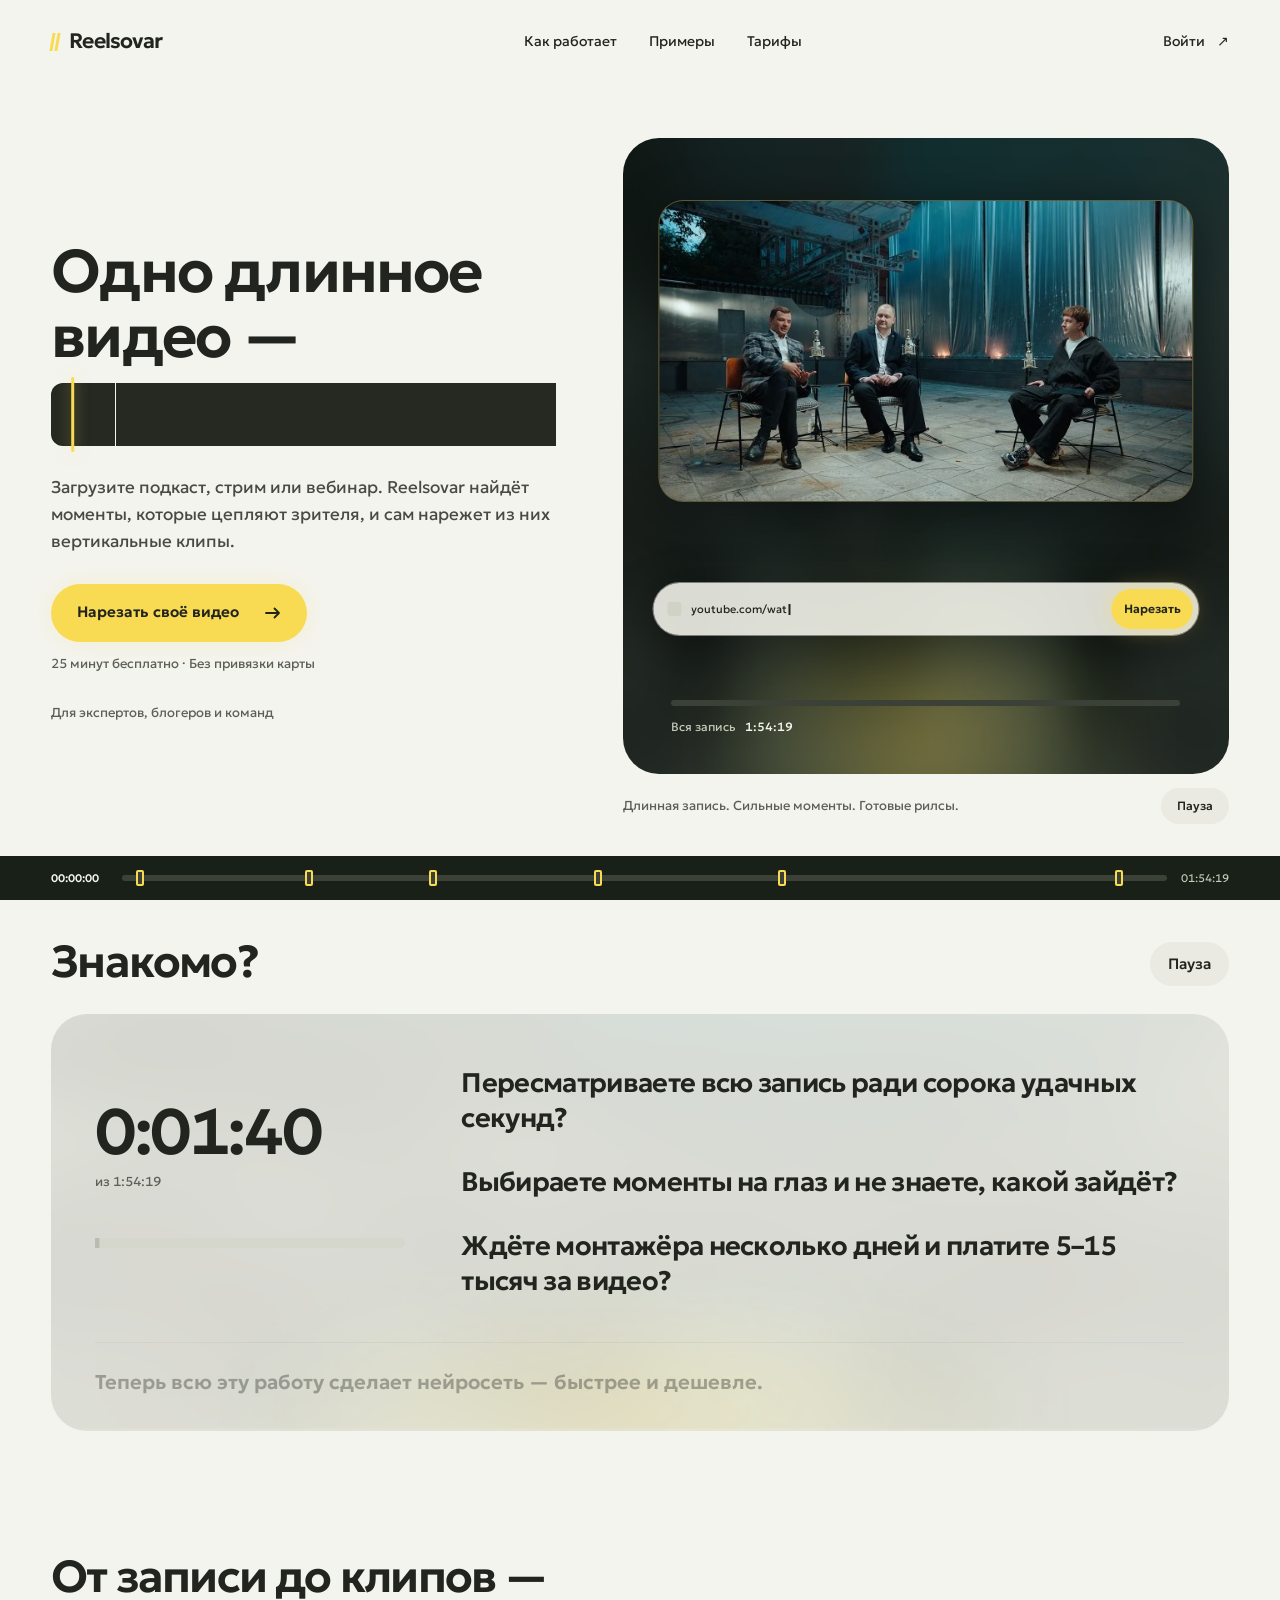
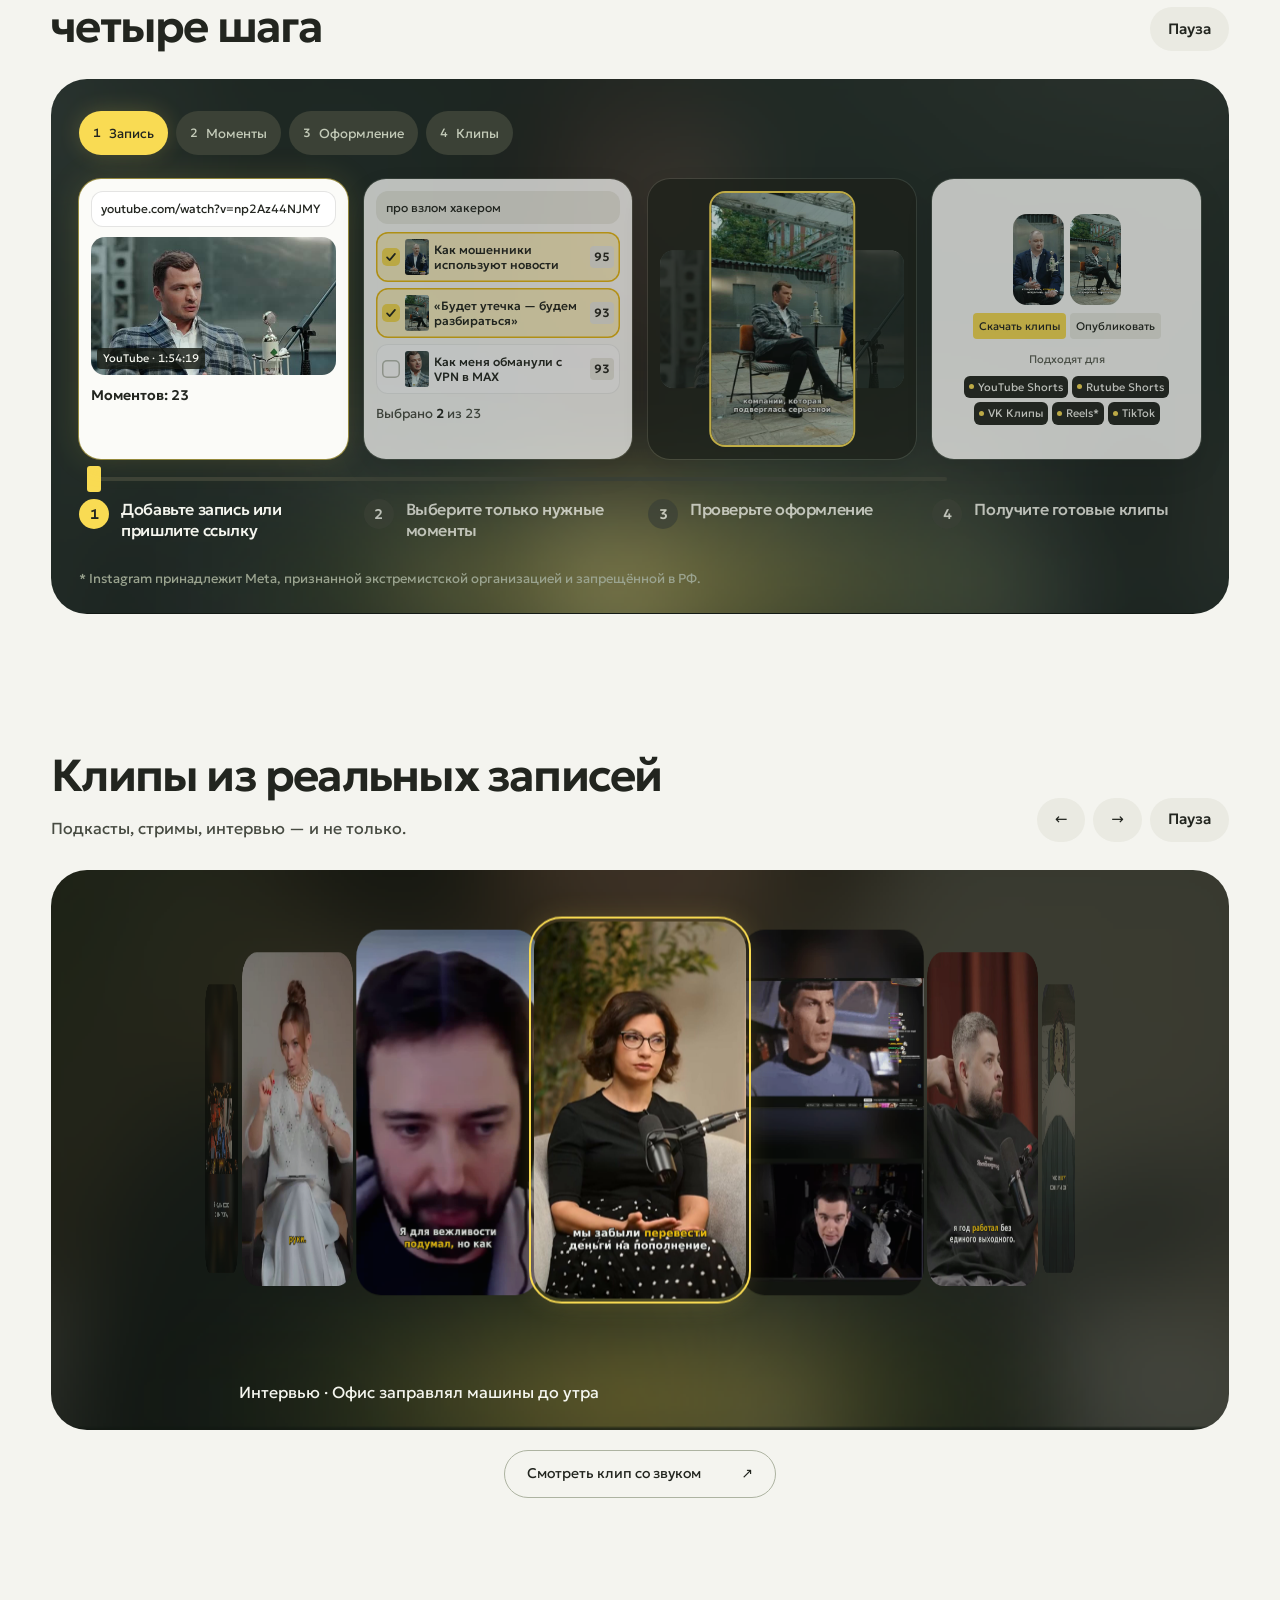
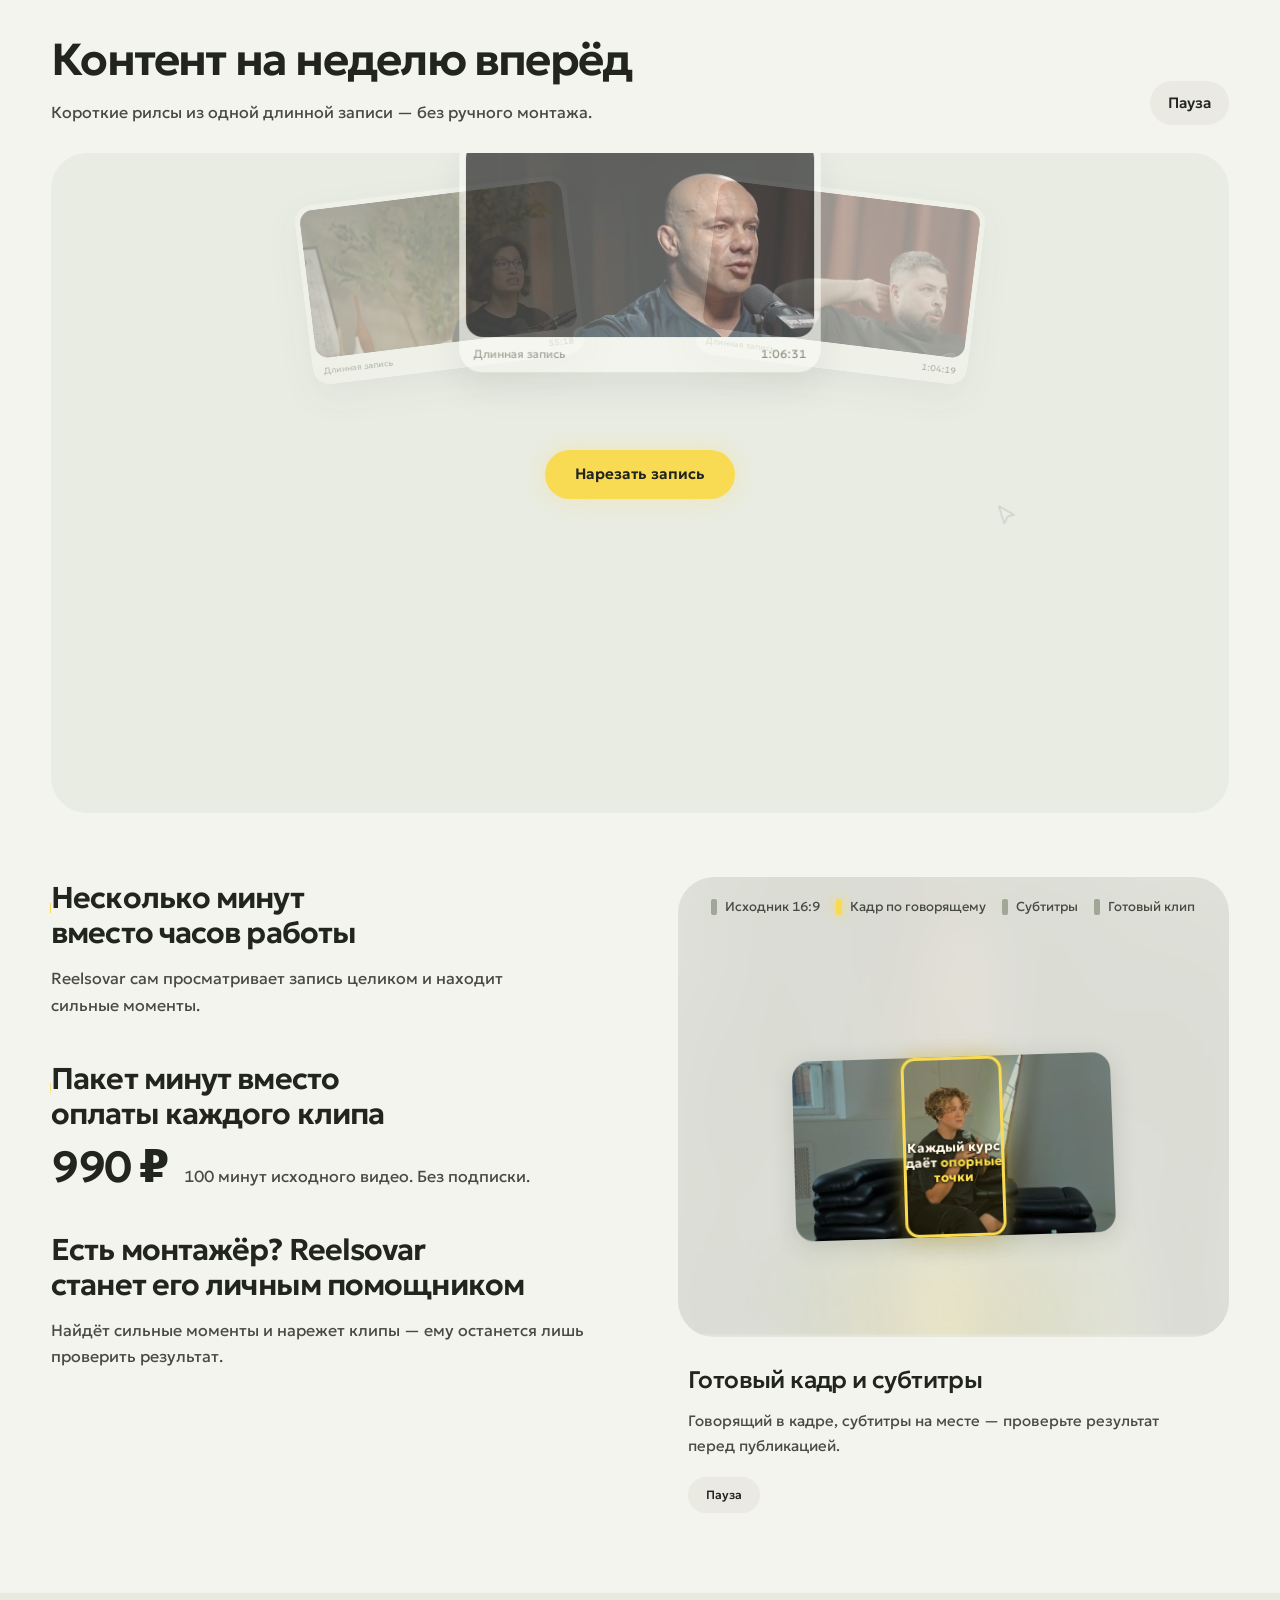
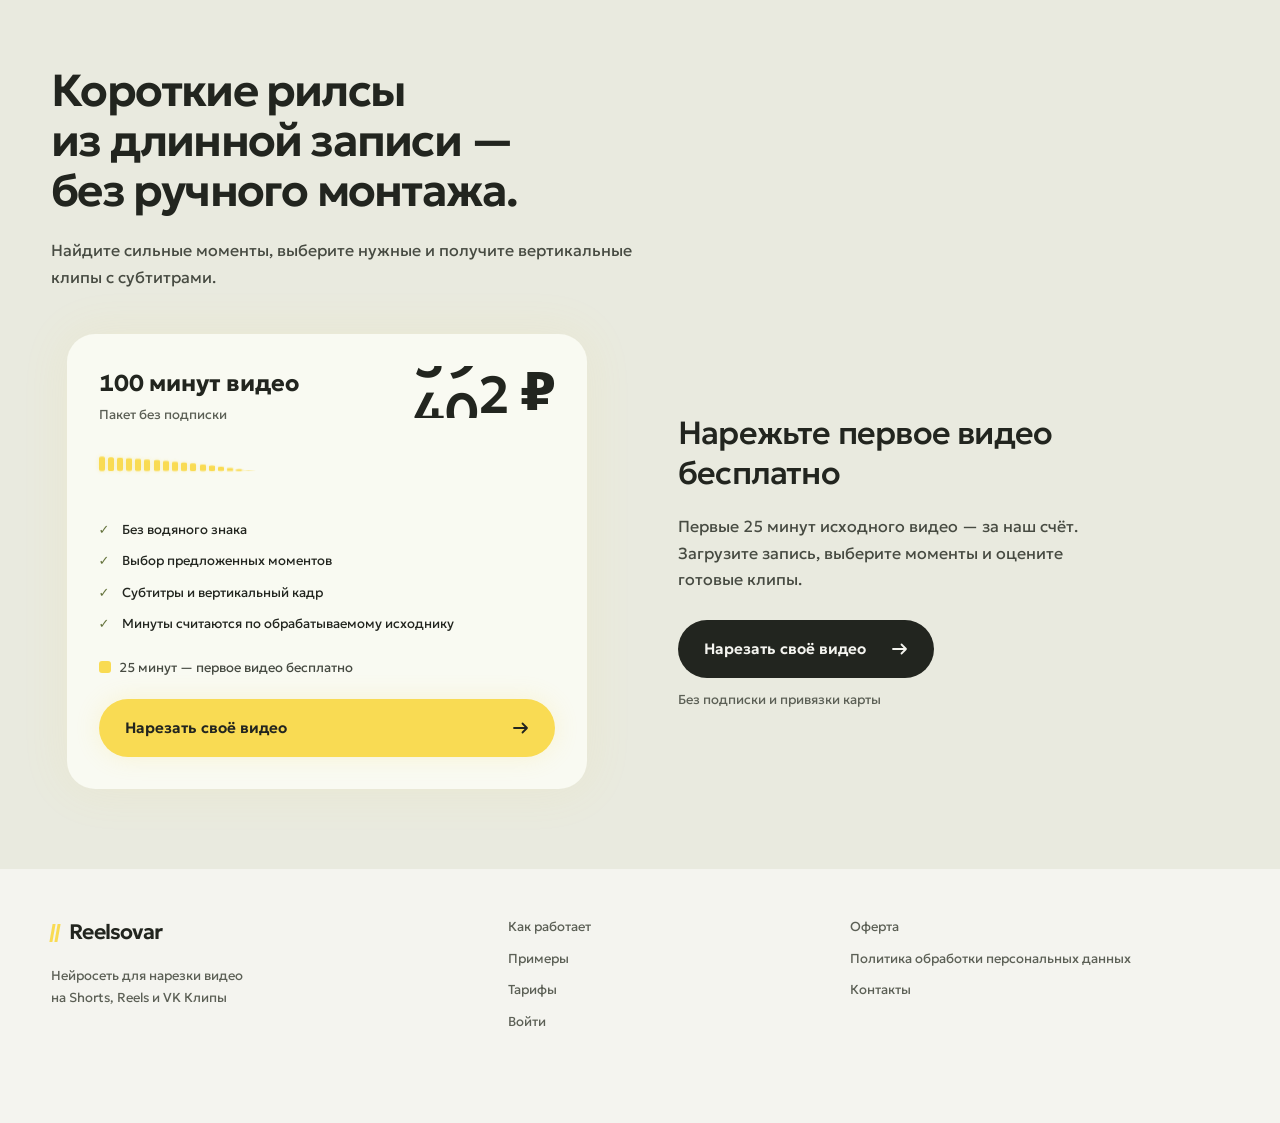
==== commit d197776f: "Лендинг v6: семь правок владельца - «до 20 коротких рилсов» повторяется плавно, с паузой вне экрана " ====
--- a/index.html
+++ b/index.html
@@ -2,7 +2,7 @@
 <html lang="ru"><head><meta charset="utf-8"><meta name="viewport" content="width=device-width, initial-scale=1"><meta name="robots" content="noindex, nofollow">
 <title>Reelsovar — короткие рилсы из длинной записи</title><meta name="description" content="Найдите сильные моменты в подкасте, стриме или вебинаре. Получите вертикальные клипы с субтитрами. Первые 25 минут бесплатно.">
 <link rel="preload" as="image" href="assets/pipeline/hero-wide.jpg">
-<link rel="preload" as="font" type="font/woff2" href="fonts/geologica-cyrillic.woff2" crossorigin><link rel="stylesheet" href="scenes.css?v=5.2"><link rel="stylesheet" href="landing.css?v=5.2"></head><body>
+<link rel="preload" as="font" type="font/woff2" href="fonts/geologica-cyrillic.woff2" crossorigin><link rel="stylesheet" href="scenes.css?v=6.2"><link rel="stylesheet" href="landing.css?v=6.2"></head><body>
 <a class="skip" href="#content">К содержанию</a><svg width="0" height="0" style="position:absolute" aria-hidden="true">
   <symbol id="i-arrow" viewBox="0 0 16 12"><path d="M1 6h13M9.5 1.5 14 6l-4.5 4.5" fill="none" stroke="currentColor" stroke-width="1.8" stroke-linecap="round" stroke-linejoin="round"/></symbol>
   <symbol id="i-check" viewBox="0 0 16 16"><path d="M3.5 8.5l3 3 6-7" fill="none" stroke="currentColor" stroke-width="2" stroke-linecap="round" stroke-linejoin="round"/></symbol>
@@ -46,7 +46,7 @@
     </ul>
     <p class="pain-bridge">Теперь всю эту работу сделает нейросеть — быстрее и дешевле.</p>
   </div></section>
-<section class="how-section" id="how" data-mark="Как работает"><div class="section-head"><div><h2>От записи до клипов —<br>четыре шага</h2></div><button class="replay" type="button" data-pause="how" aria-pressed="false">Пауза</button></div><div class="stage dark how-stage" id="how-scene" data-ui>
+<section class="how-section" id="how" data-mark="Как работает"><div class="section-head"><div><h2>От записи до клипов —<br>четыре шага</h2></div><button class="replay" type="button" data-pause="how" aria-pressed="false">Пауза</button></div><div class="stage dark how-stage" id="how-scene">
     <nav class="how-tabs" aria-label="Шаги работы">
       <button type="button" data-step="0" aria-pressed="true"><b>1</b> Запись</button>
       <button type="button" data-step="1" aria-pressed="false"><b>2</b> Моменты</button>
@@ -56,7 +56,7 @@
     <div class="how-track" aria-hidden="true"><i class="ht-fill"></i><i class="ht-token"></i></div>
     <ol class="stations">
       <li class="station on" data-i="0">
-        <div class="st-vis st-import">
+        <div data-ui class="st-vis st-import">
           <div class="mini-url"><span class="mu-text"></span></div>
           <div class="mini-rec"><img src="media/examples/full-audience-01-m03/source-thumb.jpg" alt="" loading="lazy"><span>YouTube · 1:54:19</span></div>
           <p class="mini-count">Моментов: <span class="mc-n">23</span></p>
@@ -64,7 +64,7 @@
         <div class="st-text"><span class="st-n">1</span><h3>Добавьте запись или пришлите ссылку</h3></div>
       </li>
       <li class="station" data-i="1">
-        <div class="st-vis st-pick"><p class="mini-search">про взлом хакером</p>
+        <div data-ui class="st-vis st-pick"><p class="mini-search">про взлом хакером</p>
           <div class="mrow" data-pick="1"><span class="tick"><svg><use href="#i-check"/></svg></span><img src="media/examples/full-audience-01-m05/poster.jpg" alt="" loading="lazy"><b>Как мошенники используют новости</b><em>95</em></div>
           <div class="mrow" data-pick="1"><span class="tick"><svg><use href="#i-check"/></svg></span><img src="media/examples/full-audience-01-m02/poster.jpg" alt="" loading="lazy"><b>«Будет утечка — будем разбираться»</b><em>93</em></div>
           <div class="mrow"><span class="tick"></span><img src="media/examples/full-audience-01-m01/poster.jpg" alt="" loading="lazy"><b>Как меня обманули с VPN в MAX</b><em>93</em></div>
@@ -73,14 +73,14 @@
         <div class="st-text"><span class="st-n">2</span><h3>Выберите только нужные моменты</h3></div>
       </li>
       <li class="station" data-i="2">
-        <div class="st-vis st-frame">
+        <div data-ui class="st-vis st-frame">
           <div class="mf-wide"><img src="media/examples/full-audience-01-m02/source-thumb.jpg" alt="" loading="lazy"><i class="mf-crop"></i></div>
           <div class="mf-tall"><img src="media/examples/full-audience-01-m02/poster.jpg" alt="" loading="lazy"></div>
         </div>
         <div class="st-text"><span class="st-n">3</span><h3>Проверьте оформление</h3></div>
       </li>
       <li class="station" data-i="3">
-        <div class="st-vis st-done">
+        <div data-ui class="st-vis st-done">
           <div class="md-clips">
             <div class="md-clip"><video muted loop playsinline preload="none" data-src="media/examples/full-audience-01-m05/preview.mp4" data-poster="media/examples/full-audience-01-m05/poster.jpg"></video></div>
             <div class="md-clip"><video muted loop playsinline preload="none" data-src="media/examples/full-audience-01-m02/preview.mp4" data-poster="media/examples/full-audience-01-m02/poster.jpg"></video></div>
@@ -96,7 +96,7 @@
     <div class="drum-ring"></div>
     <p class="drum-caption" ></p>
   </div><button class="watch-clip" type="button">Смотреть клип со звуком <span aria-hidden="true">↗</span></button></section>
-<section class="benefits-section" id="benefits" data-mark="Выгоды"><div class="section-head"><div><h2>Контент на неделю вперёд</h2><p>Короткие рилсы из одной длинной записи — без ручного монтажа.</p></div><button class="replay" type="button" data-pause="rf" aria-pressed="false">Пауза</button></div><div class="stage paper pipeline-stage" id="rf" data-group="0"><div class="pipe-queue"><div class="pipe-origin" data-source-id="biz-cafe"><div class="pipe-source-frame"><video class="pipe-source" muted loop playsinline preload="none" data-src="assets/pipeline/cafe.mp4" data-poster="assets/pipeline/cafe.jpg"></video></div><div class="pipe-meta"><span>Бизнес</span><span>1:04:19</span></div></div><div class="pipe-origin" data-source-id="audience-02"><div class="pipe-source-frame"><video class="pipe-source" muted loop playsinline preload="none" data-src="assets/pipeline/fitness.mp4" data-poster="assets/pipeline/fitness.jpg"></video></div><div class="pipe-meta"><span>Подкаст</span><span>1:06:31</span></div></div><div class="pipe-origin" data-source-id="biz-hr"><div class="pipe-source-frame"><video class="pipe-source" muted loop playsinline preload="none" data-src="assets/pipeline/hr.mp4" data-poster="assets/pipeline/hr.jpg"></video></div><div class="pipe-meta"><span>Интервью</span><span>55:18</span></div></div></div><div class="pipe-action" aria-hidden="true"><span class="pipe-button"><span>Нарезать запись</span><i class="pipe-meter"></i></span></div><div class="pipe-results"><div class="pipe-deck" data-source-id="biz-cafe"><div class="pipe-card"><video muted loop playsinline preload="none" data-lazy-poster data-src="media/examples/full-biz-cafe-m01/preview.mp4" data-poster="media/examples/full-biz-cafe-m01/poster.jpg"></video></div><div class="pipe-card"><video muted loop playsinline preload="none" data-lazy-poster data-src="assets/examples/full-biz-cafe-m02/preview.mp4" data-poster="assets/examples/full-biz-cafe-m02/poster.jpg"></video></div><div class="pipe-card"><video muted loop playsinline preload="none" data-lazy-poster data-src="media/examples/full-biz-cafe-m03/preview.mp4" data-poster="media/examples/full-biz-cafe-m03/poster.jpg"></video></div></div><div class="pipe-deck" data-source-id="audience-02"><div class="pipe-card"><video muted loop playsinline preload="none" data-lazy-poster data-src="media/examples/full-audience-02-m01/preview.mp4" data-poster="media/examples/full-audience-02-m01/poster.jpg"></video></div><div class="pipe-card"><video muted loop playsinline preload="none" data-lazy-poster data-src="media/examples/full-audience-02-m02/preview.mp4" data-poster="media/examples/full-audience-02-m02/poster.jpg"></video></div><div class="pipe-card"><video muted loop playsinline preload="none" data-lazy-poster data-src="media/examples/full-audience-02-m04/preview.mp4" data-poster="media/examples/full-audience-02-m04/poster.jpg"></video></div></div><div class="pipe-deck" data-source-id="biz-hr"><div class="pipe-card"><video muted loop playsinline preload="none" data-lazy-poster data-src="media/examples/full-biz-hr-m01/preview.mp4" data-poster="media/examples/full-biz-hr-m01/poster.jpg"></video></div><div class="pipe-card"><video muted loop playsinline preload="none" data-lazy-poster data-src="assets/examples/full-biz-hr-m02/preview.mp4" data-poster="assets/examples/full-biz-hr-m02/poster.jpg"></video></div><div class="pipe-card"><video muted loop playsinline preload="none" data-lazy-poster data-src="media/examples/full-biz-hr-m03/preview.mp4" data-poster="media/examples/full-biz-hr-m03/poster.jpg"></video></div></div></div><nav class="pipe-switcher" aria-label="Примеры исходных записей"><button type="button" data-pipeline="0" aria-pressed="true">Бизнес</button><button type="button" data-pipeline="1" aria-pressed="false">Подкаст</button><button type="button" data-pipeline="2" aria-pressed="false">Интервью</button></nav><svg class="cursor" aria-hidden="true"><use href="#i-cursor"/></svg></div><div class="benefits-grid"><div class="benefit-copy"><article><h3>Несколько минут вместо часов работы</h3><p>Reelsovar сам просматривает запись целиком и находит сильные моменты.</p></article><article><h3>Пакет минут вместо оплаты каждого клипа</h3><p>100 минут исходного видео — 990 ₽. Без подписки.</p></article><article><h3>Есть монтажёр? Reelsovar станет его личным помощником</h3><p>Найдёт сильные моменты и нарежет клипы — ему останется лишь проверить результат.</p></article></div><div class="benefit-visual"><div class="stage paper layers-stage" id="layers"><ol class="layers-key"><li>Исходник 16:9</li><li>Кадр по говорящему</li><li>Субтитры</li><li>Готовый клип</li></ol>
+<section class="benefits-section" id="benefits" data-mark="Выгоды"><div class="section-head"><div><h2>Контент на неделю вперёд</h2><p>Короткие рилсы из одной длинной записи — без ручного монтажа.</p></div><button class="replay" type="button" data-pause="rf" aria-pressed="false">Пауза</button></div><div class="stage paper pipeline-stage" id="rf" data-group="0"><div class="pipe-queue"><div class="pipe-origin" data-source-id="audience-02"><div class="pipe-source-frame"><video class="pipe-source" muted loop playsinline preload="none" data-src="assets/pipeline/fitness.mp4" data-poster="assets/pipeline/fitness.jpg"></video></div><div class="pipe-meta"><span>Длинная запись</span><span>1:06:31</span></div></div><div class="pipe-origin" data-source-id="biz-cafe"><div class="pipe-source-frame"><video class="pipe-source" muted loop playsinline preload="none" data-src="assets/pipeline/cafe.mp4" data-poster="assets/pipeline/cafe.jpg"></video></div><div class="pipe-meta"><span>Длинная запись</span><span>1:04:19</span></div></div><div class="pipe-origin" data-source-id="biz-hr"><div class="pipe-source-frame"><video class="pipe-source" muted loop playsinline preload="none" data-src="assets/pipeline/hr.mp4" data-poster="assets/pipeline/hr.jpg"></video></div><div class="pipe-meta"><span>Длинная запись</span><span>55:18</span></div></div></div><div class="pipe-action" aria-hidden="true"><span class="pipe-button"><span>Нарезать запись</span><i class="pipe-meter"></i></span></div><div class="pipe-results"><div class="pipe-deck" data-source-id="audience-02" data-count="5"><div class="pipe-card"><video muted loop playsinline preload="none" data-lazy-poster data-src="media/examples/full-audience-02-m01/preview.mp4" data-poster="media/examples/full-audience-02-m01/poster.jpg"></video></div><div class="pipe-card"><video muted loop playsinline preload="none" data-lazy-poster data-src="media/examples/full-audience-02-m02/preview.mp4" data-poster="media/examples/full-audience-02-m02/poster.jpg"></video></div><div class="pipe-card"><video muted loop playsinline preload="none" data-lazy-poster data-src="assets/examples/full-audience-02-m03/preview.mp4" data-poster="assets/examples/full-audience-02-m03/poster.jpg"></video></div><div class="pipe-card"><video muted loop playsinline preload="none" data-lazy-poster data-src="media/examples/full-audience-02-m04/preview.mp4" data-poster="media/examples/full-audience-02-m04/poster.jpg"></video></div><div class="pipe-card"><video muted loop playsinline preload="none" data-lazy-poster data-src="assets/examples/full-audience-02-m05/preview.mp4" data-poster="assets/examples/full-audience-02-m05/poster.jpg"></video></div></div><div class="pipe-deck" data-source-id="biz-cafe" data-count="3"><div class="pipe-card"><video muted loop playsinline preload="none" data-lazy-poster data-src="media/examples/full-biz-cafe-m01/preview.mp4" data-poster="media/examples/full-biz-cafe-m01/poster.jpg"></video></div><div class="pipe-card"><video muted loop playsinline preload="none" data-lazy-poster data-src="assets/examples/full-biz-cafe-m02/preview.mp4" data-poster="assets/examples/full-biz-cafe-m02/poster.jpg"></video></div><div class="pipe-card"><video muted loop playsinline preload="none" data-lazy-poster data-src="media/examples/full-biz-cafe-m03/preview.mp4" data-poster="media/examples/full-biz-cafe-m03/poster.jpg"></video></div></div><div class="pipe-deck" data-source-id="biz-hr" data-count="3"><div class="pipe-card"><video muted loop playsinline preload="none" data-lazy-poster data-src="media/examples/full-biz-hr-m01/preview.mp4" data-poster="media/examples/full-biz-hr-m01/poster.jpg"></video></div><div class="pipe-card"><video muted loop playsinline preload="none" data-lazy-poster data-src="assets/examples/full-biz-hr-m02/preview.mp4" data-poster="assets/examples/full-biz-hr-m02/poster.jpg"></video></div><div class="pipe-card"><video muted loop playsinline preload="none" data-lazy-poster data-src="media/examples/full-biz-hr-m03/preview.mp4" data-poster="media/examples/full-biz-hr-m03/poster.jpg"></video></div></div></div><svg class="cursor" aria-hidden="true"><use href="#i-cursor"/></svg></div><div class="benefits-grid"><div class="benefit-copy"><article class="bf"><h3><mark>Несколько минут</mark> вместо часов работы</h3><p>Reelsovar сам просматривает запись целиком и находит сильные моменты.</p></article><article class="bf"><h3><mark>Пакет минут</mark> вместо оплаты каждого клипа</h3><p class="bf-price"><b>990 ₽</b><span>100 минут исходного видео. Без подписки.</span></p></article><article class="bf"><h3><mark>Есть монтажёр?</mark> Reelsovar станет его личным помощником</h3><p>Найдёт сильные моменты и нарежет клипы — ему останется лишь проверить результат.</p></article></div><div class="benefit-visual"><div class="stage paper layers-stage" id="layers"><ol class="layers-key"><li>Исходник 16:9</li><li>Кадр по говорящему</li><li>Субтитры</li><li>Готовый клип</li></ol>
     <div class="ly-scene">
       <div class="ly ly1" data-layer="Исходник"><img src="assets/fonts-poster.jpg" alt="" loading="lazy"><span class="ly-tag">Исходник 16:9</span></div>
       <div class="ly ly2" data-layer="Кадр"><i class="ly-frame"></i><span class="ly-tag">Кадр 9:16 по говорящему</span></div>
@@ -117,4 +117,4 @@
 <nav class="pagecode" aria-label="Разделы как моменты записи"><span class="pc-now">00:00:00</span><div class="pc-track"><i class="pc-head"></i></div><span class="pc-all">01:54:19</span></nav>
 <dialog class="clip-dialog" aria-labelledby="clip-heading"><div class="dialog-head"><h2 id="clip-heading"></h2><button type="button" class="dialog-close" aria-label="Закрыть видео">×</button></div><video controls playsinline preload="none"></video></dialog>
 <noscript><p class="script-note">Для просмотра анимаций включите JavaScript.</p><style>.tt-line2{color:var(--ink)}.drum-stage,.watch-clip{display:none}.pain-bridge,.mf-tall{opacity:1}.stations .station{opacity:1;visibility:visible;grid-area:auto}.stations{display:grid}.how-tabs{display:none}.odo .d::before{content:attr(data-d)}.slice{display:none}.ly4{transform:translateZ(1px)}.burst-card{opacity:1}.replay{display:none}</style><p class="script-note"><a href="media/examples/full-biz-hr-m01/final.mp4">Смотреть пример клипа</a></p></noscript>
-<script src="vendor/gsap.min.js"></script><script src="scenes.js?v=5.2"></script></body></html>+<script src="vendor/gsap.min.js"></script><script src="scenes.js?v=6.2"></script></body></html>
--- a/landing.css
+++ b/landing.css
@@ -93,3 +93,49 @@
 /* Each turn changes five transforms once; the browser interpolates them without a JS frame loop. */
 .drum-item{transition:transform .52s cubic-bezier(.4,0,.2,1),opacity .18s linear}
 @media(prefers-reduced-motion:reduce){.drum-item{transition:none}}
+
+/* v6 (owner notes, 06.11): louder pains, vertical mobile steps, wider drum, real result counts, stronger benefits. */
+/* Pains: each line reads as a statement; the strike grows with the type. */
+.pain-stage{grid-template-columns:minmax(0,.6fr) minmax(0,1.4fr);gap:16px 56px}
+.pain-lines{gap:6px}
+.pain-lines li{font-size:clamp(21px,2.1vw,30px);font-weight:600;line-height:1.28;letter-spacing:-.025em;padding:12px 18px;margin-inline:-18px;color:var(--ink)}
+.pain-lines li.cut span{color:#69705f}
+.strike-head{width:.28em;height:.72em}
+@media(min-width:761px) and (max-width:1100px){.pain-stage{grid-template-columns:1fr;gap:8px}.pain-lines li{font-size:23px}.pain-bar{margin:24px 0 18px}}
+@media(max-width:760px){.pain-lines{gap:4px}.pain-lines li{font-size:20px;line-height:1.3;padding:10px 14px;margin-inline:-14px}.pain-bridge{font-size:18px}}
+@media(max-width:360px){.pain-lines li{font-size:18px}}
+
+/* Steps on phones: all four stations follow each other in the page flow. */
+@media(max-width:760px){
+ .how-stage .how-tabs,.how-stage .how-track{display:none}
+ .how-stage .stations{display:grid;grid-template-columns:1fr;gap:30px}
+ .how-stage .station,.how-stage .station.dim{grid-area:auto;display:flex;flex-direction:column;gap:14px;opacity:1;visibility:visible}
+ .how-stage .station .st-text{order:-1;align-items:center}
+ .how-stage .station .st-vis{height:236px}
+ .how-stage .st-text h3{font-size:18px}
+}
+@media(max-width:360px){.how-stage .station .st-vis{height:222px}}
+
+/* Drum: a wider arc, edge cards keep their real posters. */
+.examples-section .drum-stage{height:560px}
+.drum-ring{--w:212px}
+@media(max-width:760px){.examples-section .drum-stage{height:420px}.drum-ring{--w:150px}}
+@media(max-width:360px){.drum-ring{--w:136px}}
+
+/* Content for the week: deck size follows each real recording. */
+#rf.pipeline-stage{height:660px}
+.pipe-meta span:first-child{color:#6b7561}
+@media(max-width:760px){#rf.pipeline-stage{height:650px}}
+@media(max-width:360px){#rf.pipeline-stage{height:620px}}
+
+/* Benefits: the same yellow bar that struck out the pains now marks what is gained. */
+.benefit-copy{gap:0;padding-top:0}
+.benefit-copy article.bf{padding:0 0 44px;border:0}
+.benefit-copy article.bf:first-child{padding-top:4px}.benefit-copy article.bf:last-child{padding-bottom:0}
+.benefit-copy .bf h3{font-size:clamp(24px,2.35vw,33px);font-weight:600;line-height:1.16;letter-spacing:-.03em;max-width:21em;text-wrap:balance}
+.bf mark{color:inherit;background:linear-gradient(var(--yellow),var(--yellow)) 0 88%/var(--mark,100%) .34em no-repeat;padding:0 .04em;margin:0 -.04em;box-decoration-break:clone;-webkit-box-decoration-break:clone}
+.benefit-copy .bf p{margin-top:14px;font-size:16px}
+.benefit-copy .bf-price{display:flex;flex-wrap:wrap;align-items:baseline;gap:6px 16px;margin-top:16px}
+.bf-price b{font-size:clamp(34px,3.4vw,46px);font-weight:600;line-height:1;letter-spacing:-.035em;color:var(--ink);font-variant-numeric:tabular-nums}
+.bf-price span{color:var(--ink-2)}
+@media(max-width:760px){.benefit-copy article.bf{padding:0 0 34px}.benefit-copy .bf h3{font-size:24px}}
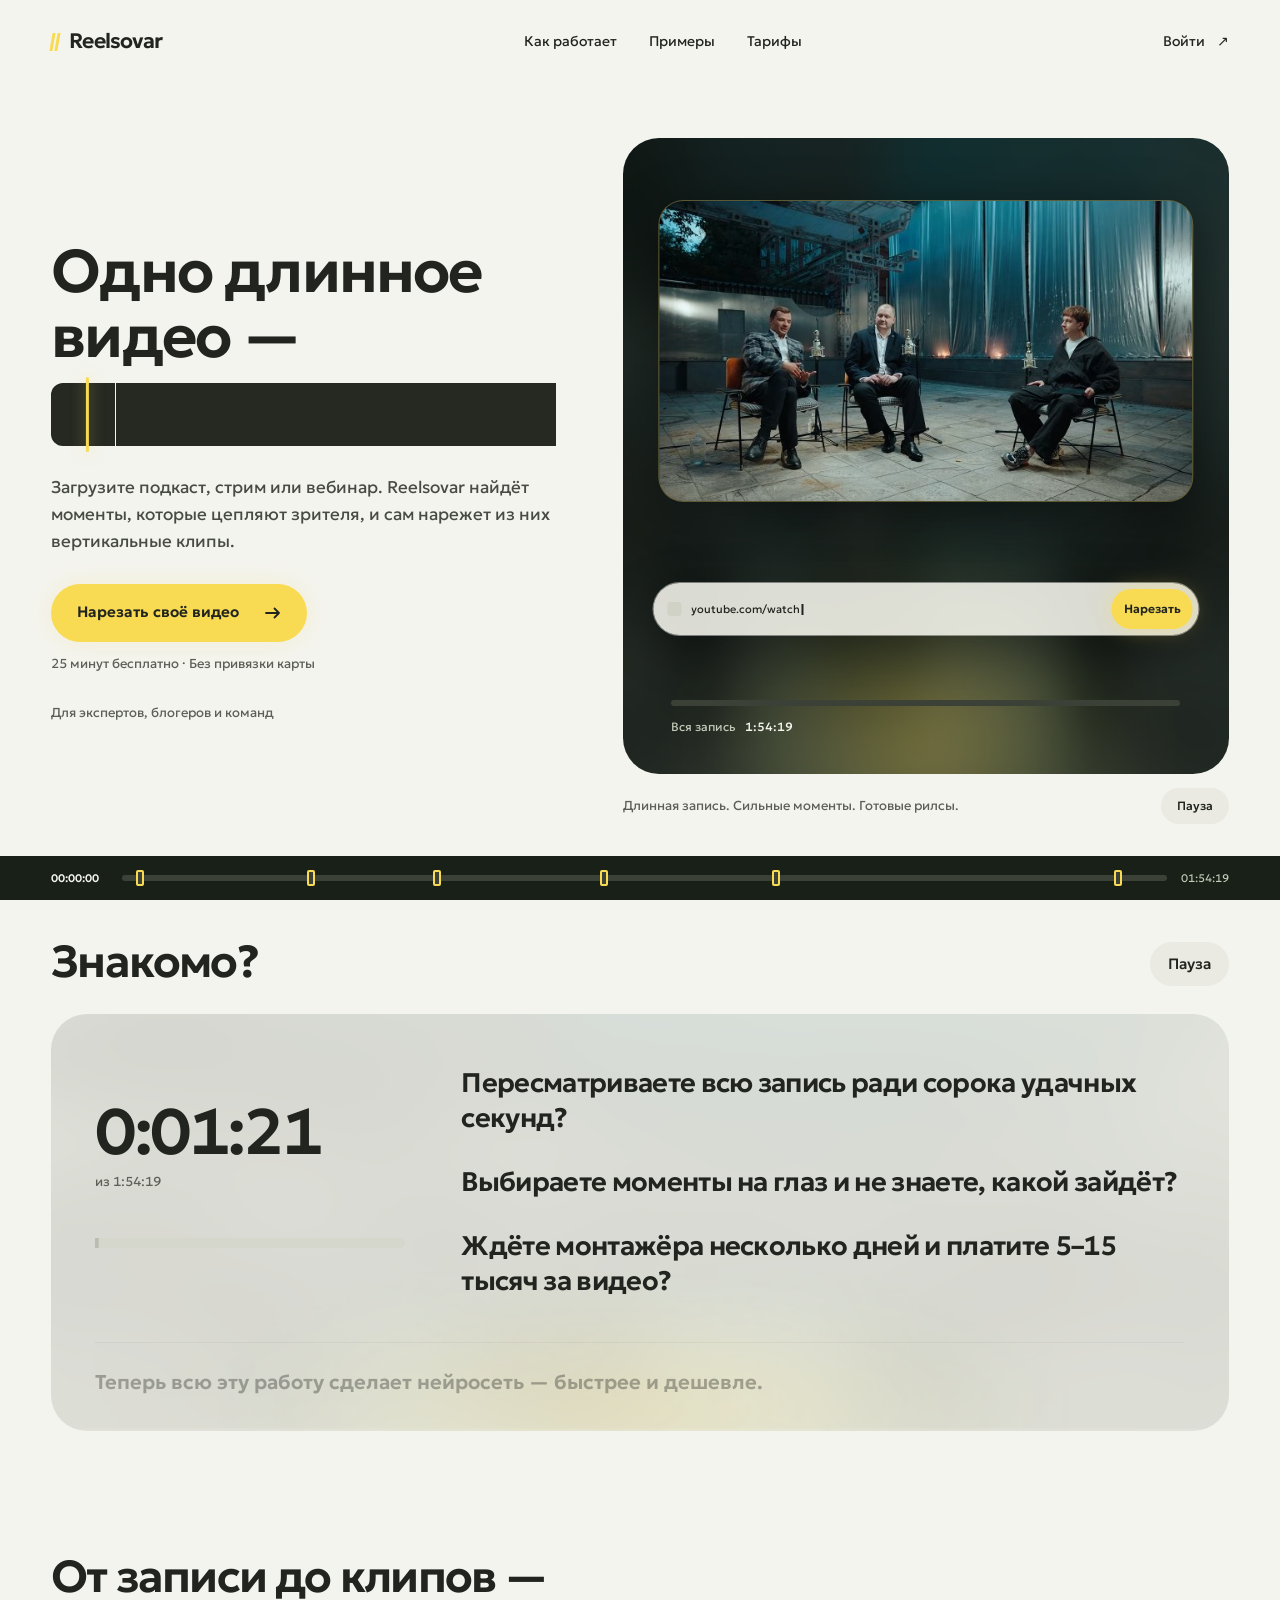
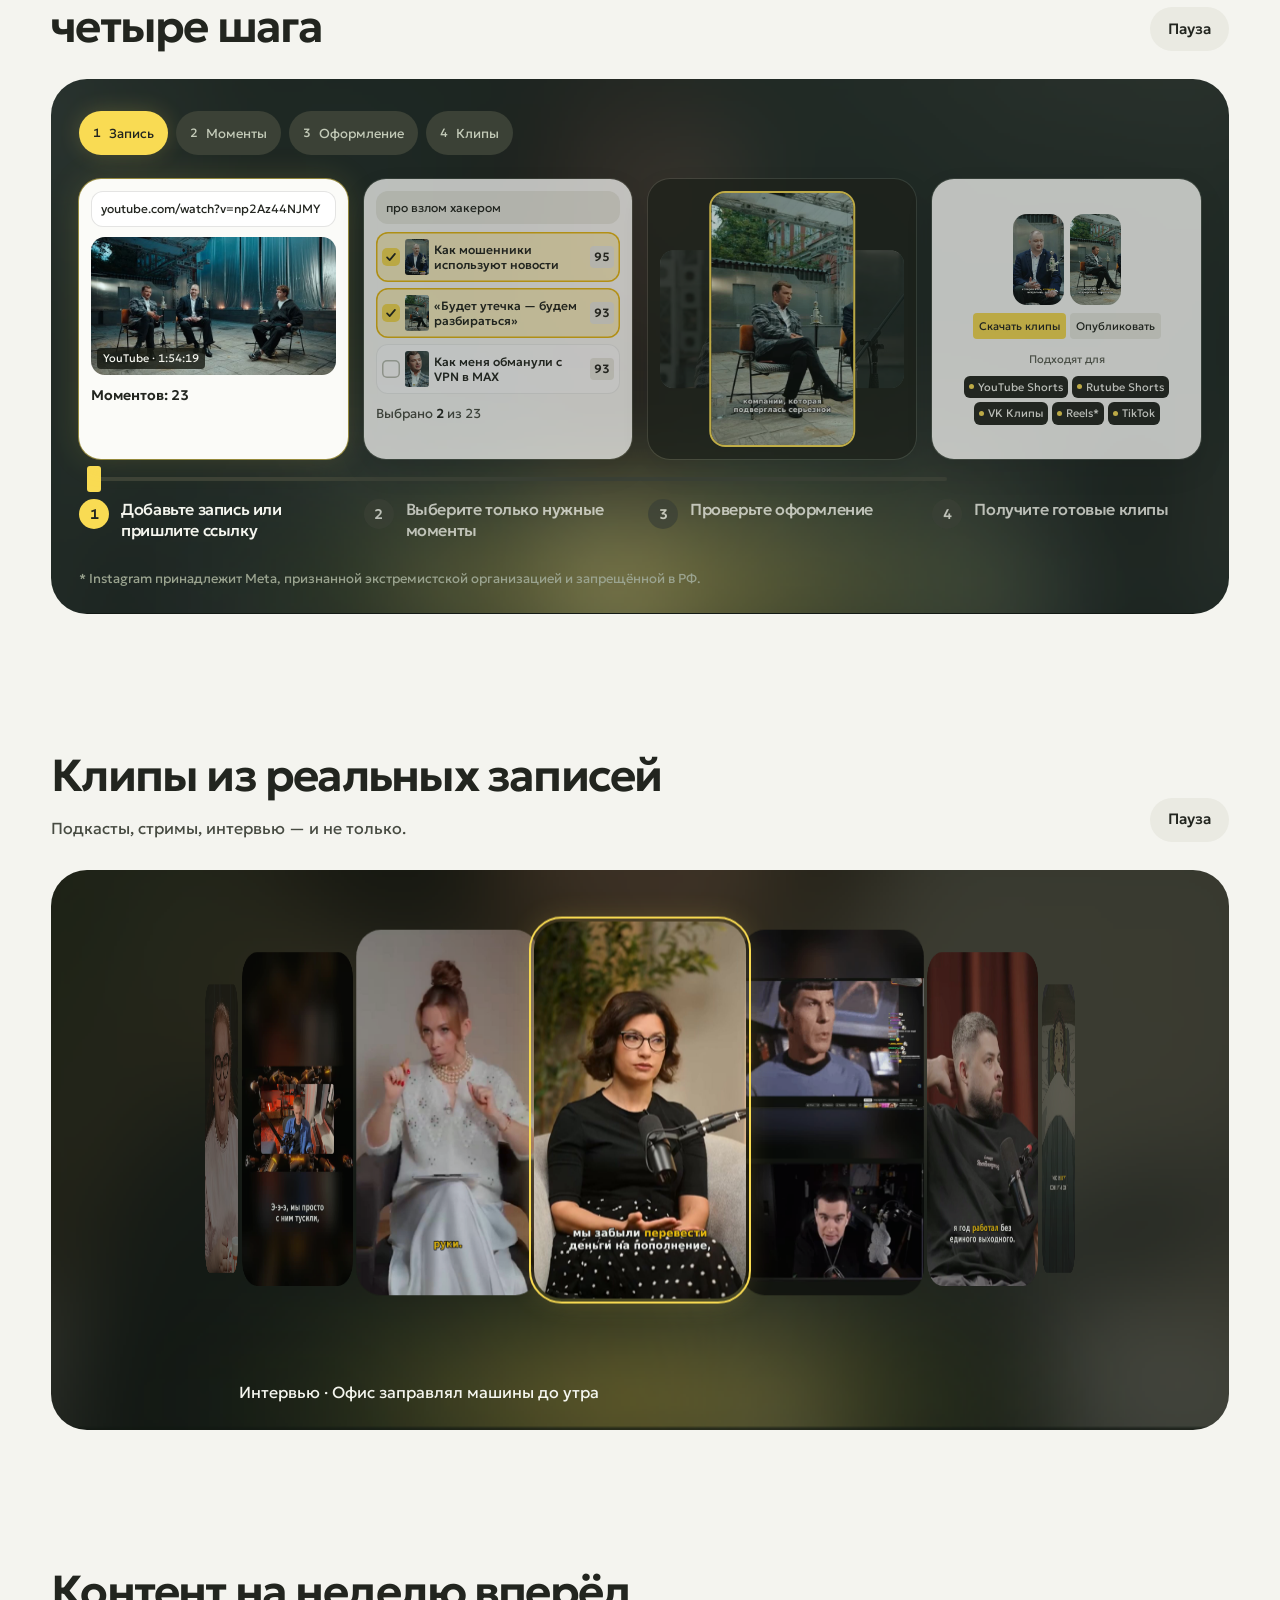
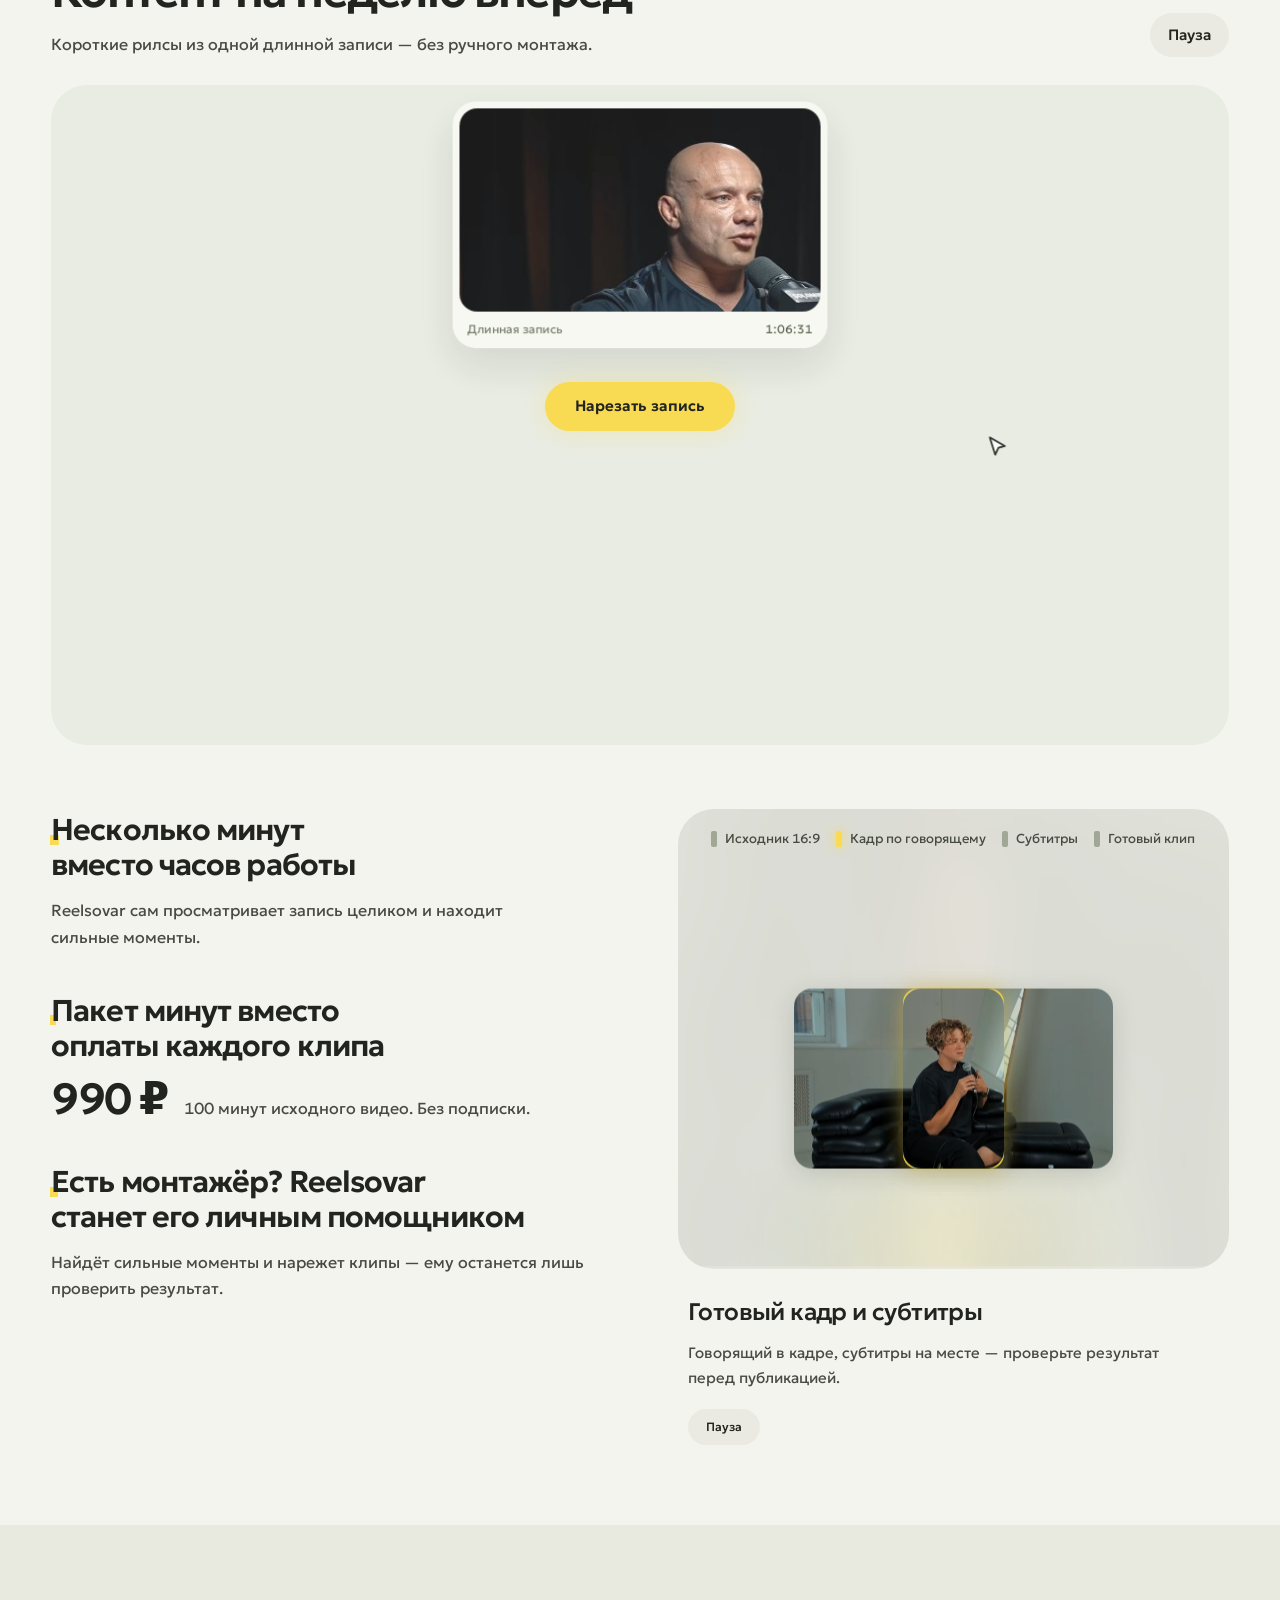
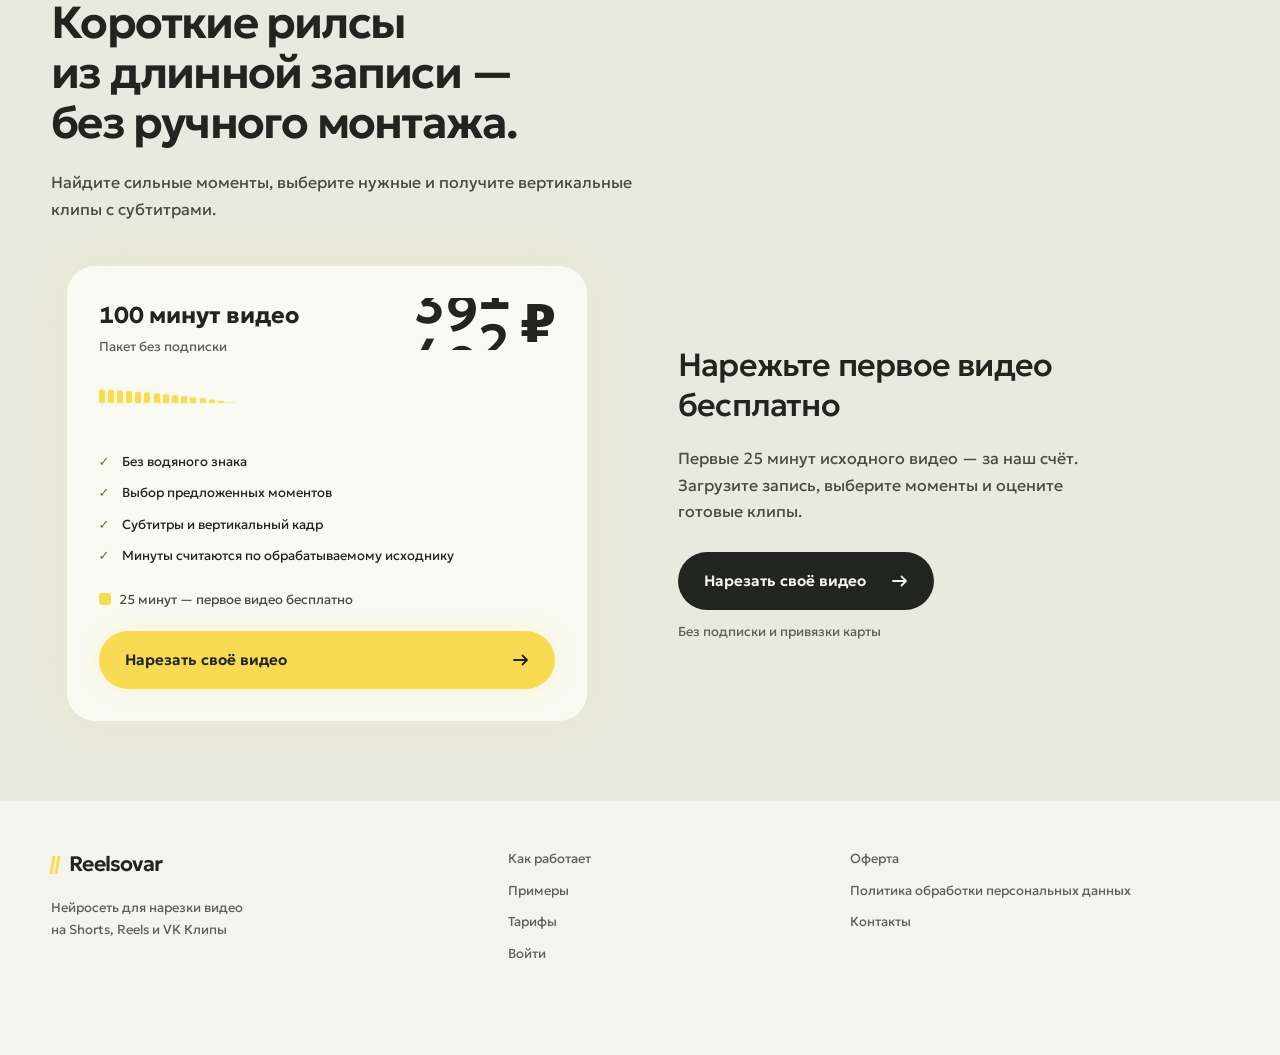
==== commit 2e4f5b52: "Лендинг v7: правки после просмотра v6 - «Знакомо?» повторяется сама, цикл 7,55 с - живое видео в шаг" ====
--- a/index.html
+++ b/index.html
@@ -2,7 +2,7 @@
 <html lang="ru"><head><meta charset="utf-8"><meta name="viewport" content="width=device-width, initial-scale=1"><meta name="robots" content="noindex, nofollow">
 <title>Reelsovar — короткие рилсы из длинной записи</title><meta name="description" content="Найдите сильные моменты в подкасте, стриме или вебинаре. Получите вертикальные клипы с субтитрами. Первые 25 минут бесплатно.">
 <link rel="preload" as="image" href="assets/pipeline/hero-wide.jpg">
-<link rel="preload" as="font" type="font/woff2" href="fonts/geologica-cyrillic.woff2" crossorigin><link rel="stylesheet" href="scenes.css?v=6.2"><link rel="stylesheet" href="landing.css?v=6.2"></head><body>
+<link rel="preload" as="font" type="font/woff2" href="fonts/geologica-cyrillic.woff2" crossorigin><link rel="stylesheet" href="scenes.css?v=7.2"><link rel="stylesheet" href="landing.css?v=7.2"></head><body>
 <a class="skip" href="#content">К содержанию</a><svg width="0" height="0" style="position:absolute" aria-hidden="true">
   <symbol id="i-arrow" viewBox="0 0 16 12"><path d="M1 6h13M9.5 1.5 14 6l-4.5 4.5" fill="none" stroke="currentColor" stroke-width="1.8" stroke-linecap="round" stroke-linejoin="round"/></symbol>
   <symbol id="i-check" viewBox="0 0 16 16"><path d="M3.5 8.5l3 3 6-7" fill="none" stroke="currentColor" stroke-width="2" stroke-linecap="round" stroke-linejoin="round"/></symbol>
@@ -58,7 +58,7 @@
       <li class="station on" data-i="0">
         <div data-ui class="st-vis st-import">
           <div class="mini-url"><span class="mu-text"></span></div>
-          <div class="mini-rec"><img src="media/examples/full-audience-01-m03/source-thumb.jpg" alt="" loading="lazy"><span>YouTube · 1:54:19</span></div>
+          <div class="mini-rec"><video muted loop playsinline preload="none" data-src="assets/pipeline/hero-wide.mp4" data-poster="assets/pipeline/hero-wide.jpg"></video><span>YouTube · 1:54:19</span></div>
           <p class="mini-count">Моментов: <span class="mc-n">23</span></p>
         </div>
         <div class="st-text"><span class="st-n">1</span><h3>Добавьте запись или пришлите ссылку</h3></div>
@@ -75,7 +75,7 @@
       <li class="station" data-i="2">
         <div data-ui class="st-vis st-frame">
           <div class="mf-wide"><img src="media/examples/full-audience-01-m02/source-thumb.jpg" alt="" loading="lazy"><i class="mf-crop"></i></div>
-          <div class="mf-tall"><img src="media/examples/full-audience-01-m02/poster.jpg" alt="" loading="lazy"></div>
+          <div class="mf-tall"><video muted loop playsinline preload="none" data-src="media/examples/full-audience-01-m02/preview.mp4" data-poster="media/examples/full-audience-01-m02/poster.jpg"></video></div>
         </div>
         <div class="st-text"><span class="st-n">3</span><h3>Проверьте оформление</h3></div>
       </li>
@@ -92,10 +92,10 @@
     </ol>
     <p class="how-note">* Instagram принадлежит Meta, признанной экстремистской организацией и запрещённой в РФ. </p>
   </div></section>
-<section class="examples-section" id="examples" data-mark="Примеры"><div class="section-head"><div><h2>Клипы из реальных записей</h2><p>Подкасты, стримы, интервью — и не только.</p></div><div class="drum-nav"><button type="button" class="replay" data-drum="-1" aria-label="Предыдущий клип">←</button><button type="button" class="replay" data-drum="1" aria-label="Следующий клип">→</button><button class="replay" type="button" data-pause="drum" aria-pressed="false">Пауза</button></div></div><div class="stage dark drum-stage" id="drum" tabindex="0" role="region" aria-label="Барабан клипов, стрелками влево и вправо">
+<section class="examples-section" id="examples" data-mark="Примеры"><div class="section-head"><div><h2>Клипы из реальных записей</h2><p>Подкасты, стримы, интервью — и не только.</p></div><div class="drum-nav"><button class="replay" type="button" data-pause="drum" aria-pressed="false">Пауза</button></div></div><div class="stage dark drum-stage" id="drum" role="region" aria-label="Примеры клипов из разных записей">
     <div class="drum-ring"></div>
     <p class="drum-caption" ></p>
-  </div><button class="watch-clip" type="button">Смотреть клип со звуком <span aria-hidden="true">↗</span></button></section>
+  </div></section>
 <section class="benefits-section" id="benefits" data-mark="Выгоды"><div class="section-head"><div><h2>Контент на неделю вперёд</h2><p>Короткие рилсы из одной длинной записи — без ручного монтажа.</p></div><button class="replay" type="button" data-pause="rf" aria-pressed="false">Пауза</button></div><div class="stage paper pipeline-stage" id="rf" data-group="0"><div class="pipe-queue"><div class="pipe-origin" data-source-id="audience-02"><div class="pipe-source-frame"><video class="pipe-source" muted loop playsinline preload="none" data-src="assets/pipeline/fitness.mp4" data-poster="assets/pipeline/fitness.jpg"></video></div><div class="pipe-meta"><span>Длинная запись</span><span>1:06:31</span></div></div><div class="pipe-origin" data-source-id="biz-cafe"><div class="pipe-source-frame"><video class="pipe-source" muted loop playsinline preload="none" data-src="assets/pipeline/cafe.mp4" data-poster="assets/pipeline/cafe.jpg"></video></div><div class="pipe-meta"><span>Длинная запись</span><span>1:04:19</span></div></div><div class="pipe-origin" data-source-id="biz-hr"><div class="pipe-source-frame"><video class="pipe-source" muted loop playsinline preload="none" data-src="assets/pipeline/hr.mp4" data-poster="assets/pipeline/hr.jpg"></video></div><div class="pipe-meta"><span>Длинная запись</span><span>55:18</span></div></div></div><div class="pipe-action" aria-hidden="true"><span class="pipe-button"><span>Нарезать запись</span><i class="pipe-meter"></i></span></div><div class="pipe-results"><div class="pipe-deck" data-source-id="audience-02" data-count="5"><div class="pipe-card"><video muted loop playsinline preload="none" data-lazy-poster data-src="media/examples/full-audience-02-m01/preview.mp4" data-poster="media/examples/full-audience-02-m01/poster.jpg"></video></div><div class="pipe-card"><video muted loop playsinline preload="none" data-lazy-poster data-src="media/examples/full-audience-02-m02/preview.mp4" data-poster="media/examples/full-audience-02-m02/poster.jpg"></video></div><div class="pipe-card"><video muted loop playsinline preload="none" data-lazy-poster data-src="assets/examples/full-audience-02-m03/preview.mp4" data-poster="assets/examples/full-audience-02-m03/poster.jpg"></video></div><div class="pipe-card"><video muted loop playsinline preload="none" data-lazy-poster data-src="media/examples/full-audience-02-m04/preview.mp4" data-poster="media/examples/full-audience-02-m04/poster.jpg"></video></div><div class="pipe-card"><video muted loop playsinline preload="none" data-lazy-poster data-src="assets/examples/full-audience-02-m05/preview.mp4" data-poster="assets/examples/full-audience-02-m05/poster.jpg"></video></div></div><div class="pipe-deck" data-source-id="biz-cafe" data-count="3"><div class="pipe-card"><video muted loop playsinline preload="none" data-lazy-poster data-src="media/examples/full-biz-cafe-m01/preview.mp4" data-poster="media/examples/full-biz-cafe-m01/poster.jpg"></video></div><div class="pipe-card"><video muted loop playsinline preload="none" data-lazy-poster data-src="assets/examples/full-biz-cafe-m02/preview.mp4" data-poster="assets/examples/full-biz-cafe-m02/poster.jpg"></video></div><div class="pipe-card"><video muted loop playsinline preload="none" data-lazy-poster data-src="media/examples/full-biz-cafe-m03/preview.mp4" data-poster="media/examples/full-biz-cafe-m03/poster.jpg"></video></div></div><div class="pipe-deck" data-source-id="biz-hr" data-count="3"><div class="pipe-card"><video muted loop playsinline preload="none" data-lazy-poster data-src="media/examples/full-biz-hr-m01/preview.mp4" data-poster="media/examples/full-biz-hr-m01/poster.jpg"></video></div><div class="pipe-card"><video muted loop playsinline preload="none" data-lazy-poster data-src="assets/examples/full-biz-hr-m02/preview.mp4" data-poster="assets/examples/full-biz-hr-m02/poster.jpg"></video></div><div class="pipe-card"><video muted loop playsinline preload="none" data-lazy-poster data-src="media/examples/full-biz-hr-m03/preview.mp4" data-poster="media/examples/full-biz-hr-m03/poster.jpg"></video></div></div></div><svg class="cursor" aria-hidden="true"><use href="#i-cursor"/></svg></div><div class="benefits-grid"><div class="benefit-copy"><article class="bf"><h3><mark>Несколько минут</mark> вместо часов работы</h3><p>Reelsovar сам просматривает запись целиком и находит сильные моменты.</p></article><article class="bf"><h3><mark>Пакет минут</mark> вместо оплаты каждого клипа</h3><p class="bf-price"><b>990 ₽</b><span>100 минут исходного видео. Без подписки.</span></p></article><article class="bf"><h3><mark>Есть монтажёр?</mark> Reelsovar станет его личным помощником</h3><p>Найдёт сильные моменты и нарежет клипы — ему останется лишь проверить результат.</p></article></div><div class="benefit-visual"><div class="stage paper layers-stage" id="layers"><ol class="layers-key"><li>Исходник 16:9</li><li>Кадр по говорящему</li><li>Субтитры</li><li>Готовый клип</li></ol>
     <div class="ly-scene">
       <div class="ly ly1" data-layer="Исходник"><img src="assets/fonts-poster.jpg" alt="" loading="lazy"><span class="ly-tag">Исходник 16:9</span></div>
@@ -115,6 +115,6 @@
   </div><div class="free-offer"><h3>Нарежьте первое видео бесплатно</h3><p>Первые 25 минут исходного видео — за наш счёт. Загрузите запись, выберите моменты и оцените готовые клипы.</p><a class="btn cut-btn" href="soon.html">Нарезать своё видео<svg aria-hidden="true"><use href="#i-arrow"/></svg></a><p class="free-note">Без подписки и привязки карты</p></div></div></section>
 </main><footer><div><a class="logo" href="#hero"><i class="cutmark" aria-hidden="true"></i>Reelsovar</a><p>Нейросеть для нарезки видео<br>на Shorts, Reels и VK Клипы</p></div><nav aria-label="Навигация в подвале"><a href="#how">Как работает</a><a href="#examples">Примеры</a><a href="#offer">Тарифы</a><a href="soon.html">Войти</a></nav><div class="legal"><span>Оферта</span><span>Политика обработки персональных данных</span><span>Контакты</span></div></footer>
 <nav class="pagecode" aria-label="Разделы как моменты записи"><span class="pc-now">00:00:00</span><div class="pc-track"><i class="pc-head"></i></div><span class="pc-all">01:54:19</span></nav>
-<dialog class="clip-dialog" aria-labelledby="clip-heading"><div class="dialog-head"><h2 id="clip-heading"></h2><button type="button" class="dialog-close" aria-label="Закрыть видео">×</button></div><video controls playsinline preload="none"></video></dialog>
+
 <noscript><p class="script-note">Для просмотра анимаций включите JavaScript.</p><style>.tt-line2{color:var(--ink)}.drum-stage,.watch-clip{display:none}.pain-bridge,.mf-tall{opacity:1}.stations .station{opacity:1;visibility:visible;grid-area:auto}.stations{display:grid}.how-tabs{display:none}.odo .d::before{content:attr(data-d)}.slice{display:none}.ly4{transform:translateZ(1px)}.burst-card{opacity:1}.replay{display:none}</style><p class="script-note"><a href="media/examples/full-biz-hr-m01/final.mp4">Смотреть пример клипа</a></p></noscript>
-<script src="vendor/gsap.min.js"></script><script src="scenes.js?v=6.2"></script></body></html>+<script src="vendor/gsap.min.js"></script><script src="scenes.js?v=7.2"></script></body></html>
--- a/landing.css
+++ b/landing.css
@@ -139,3 +139,10 @@
 .bf-price b{font-size:clamp(34px,3.4vw,46px);font-weight:600;line-height:1;letter-spacing:-.035em;color:var(--ink);font-variant-numeric:tabular-nums}
 .bf-price span{color:var(--ink-2)}
 @media(max-width:760px){.benefit-copy article.bf{padding:0 0 34px}.benefit-copy .bf h3{font-size:24px}}
+
+/* v7: live footage in steps 1 and 3; the drum is a self-running display without controls. */
+.mini-rec video{width:100%;aspect-ratio:16/9;object-fit:cover;border-radius:14px;display:block}
+.mini-rec.has-under{background-size:cover;background-position:center;border-radius:14px}
+.mf-tall video{width:100%;height:100%;object-fit:cover;border-radius:inherit;display:block}
+.drum-stage{cursor:default}.drum-stage:active{cursor:default}
+.drum-item{pointer-events:none;transition:none!important}
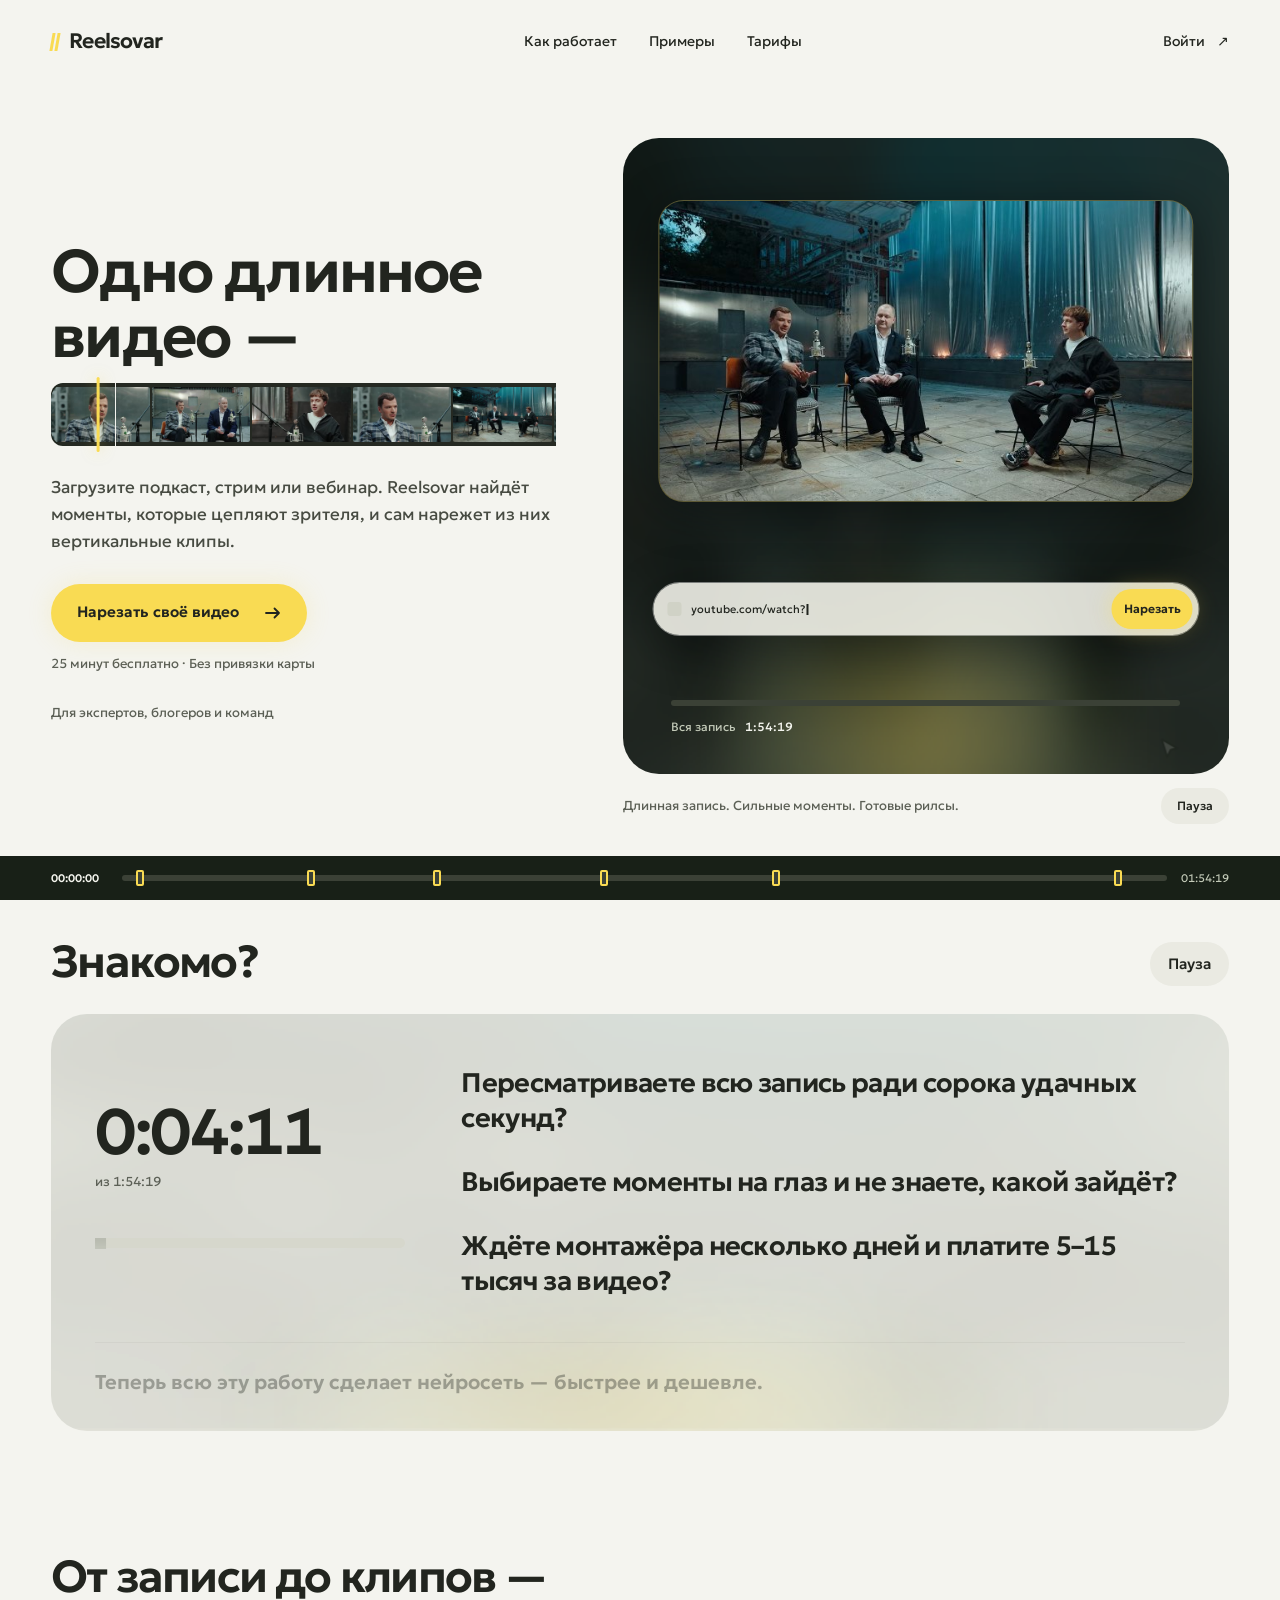
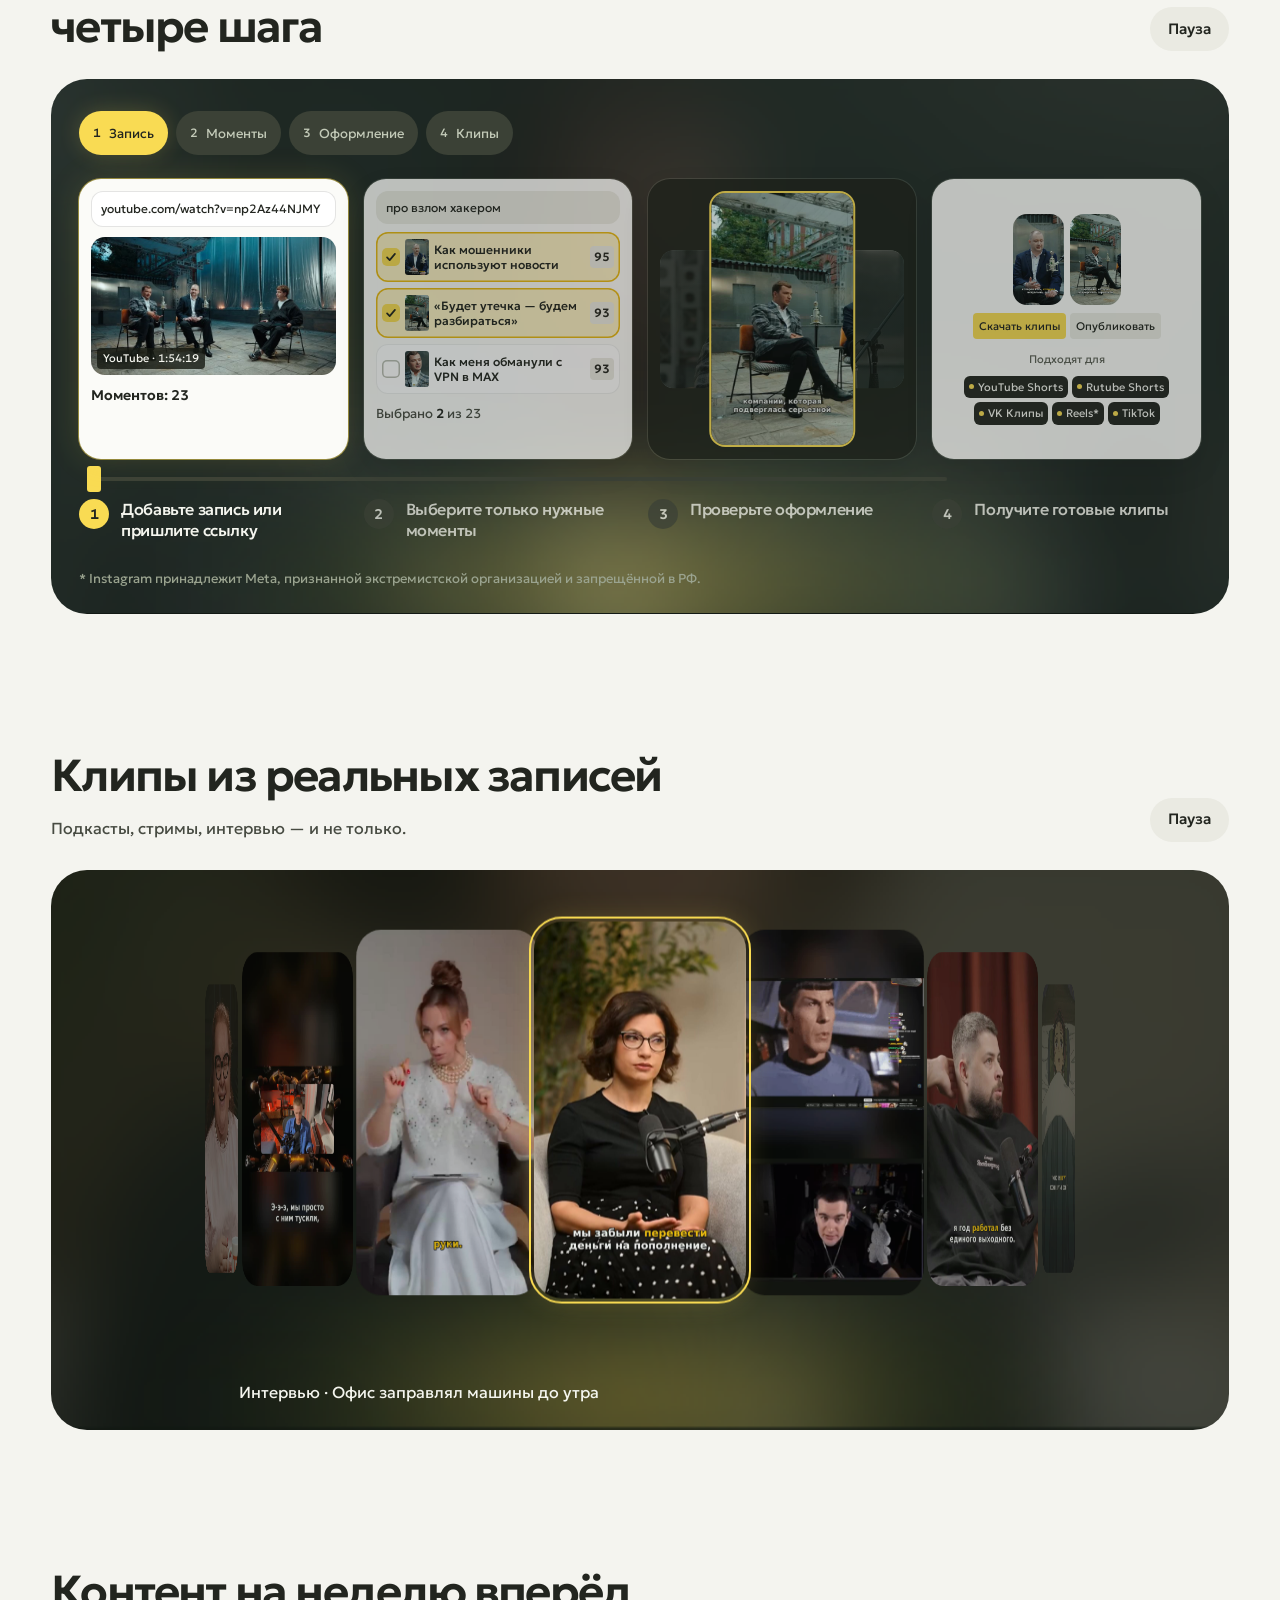
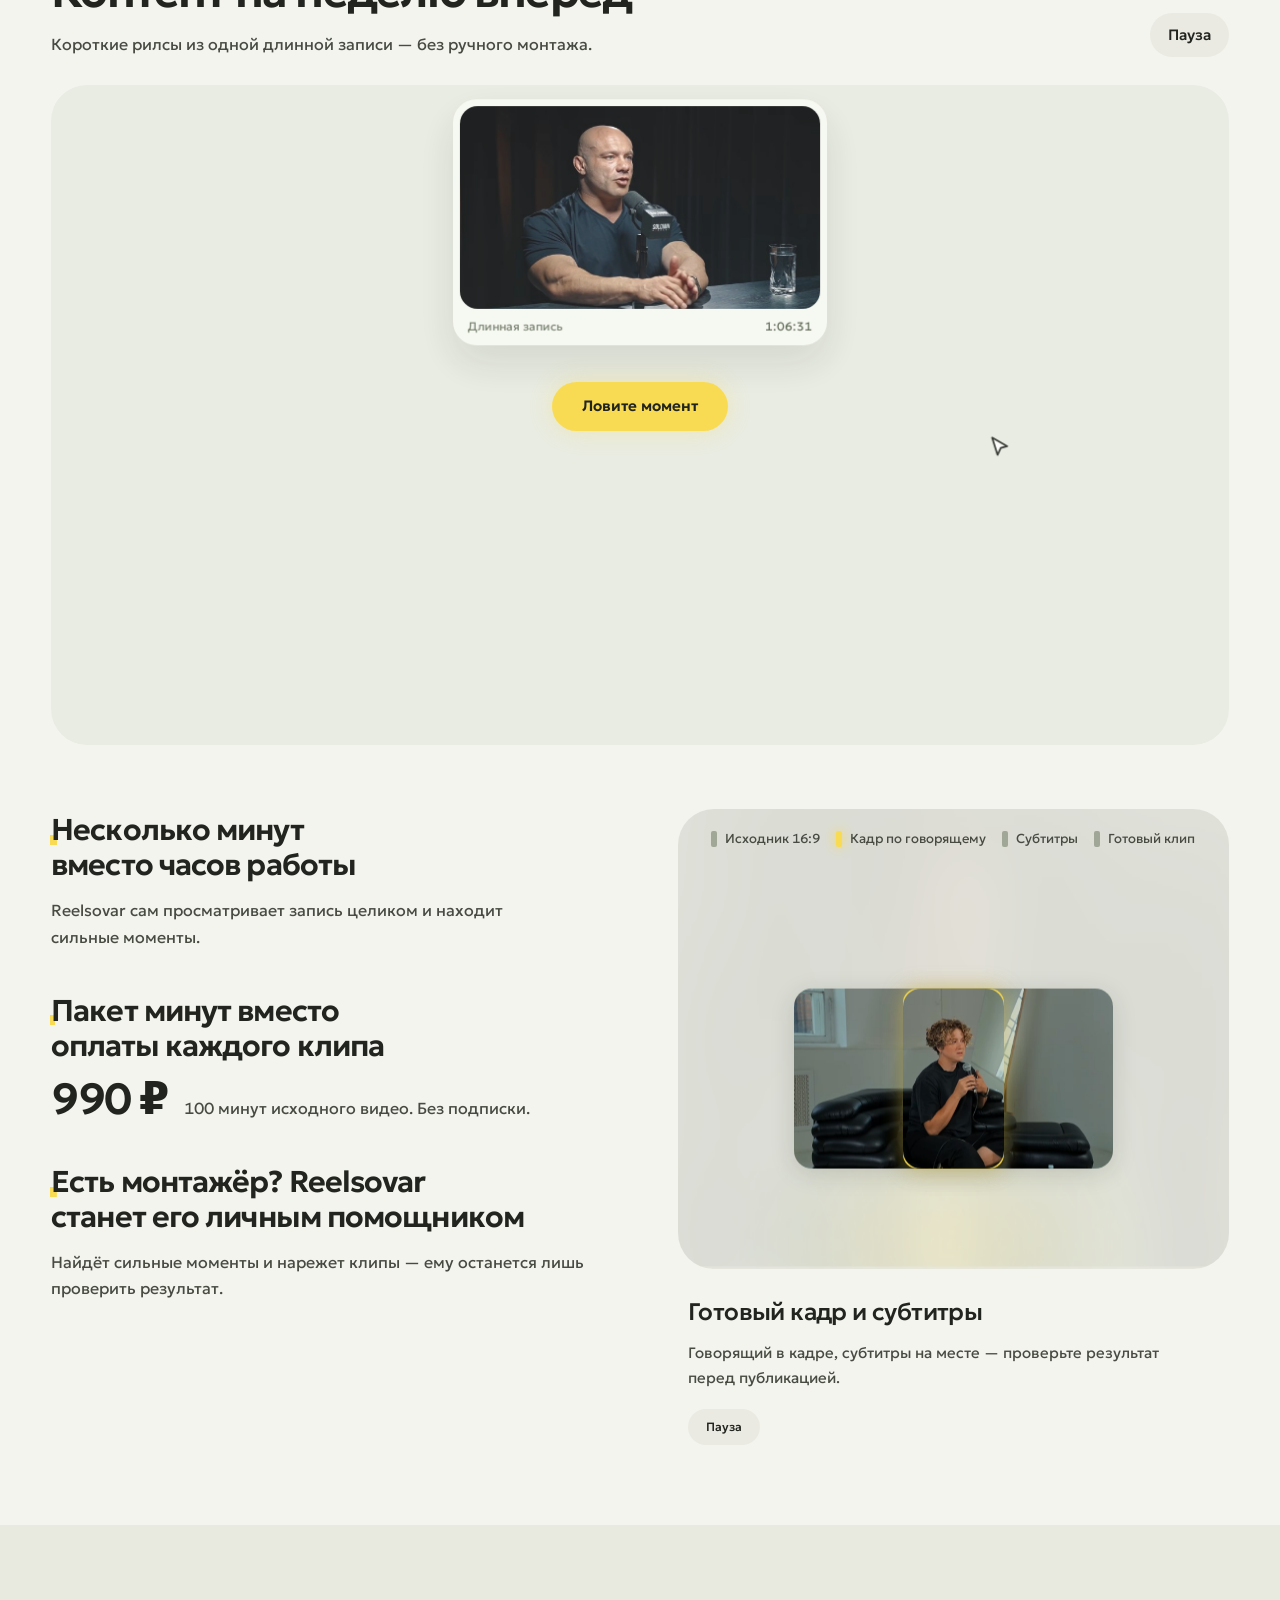
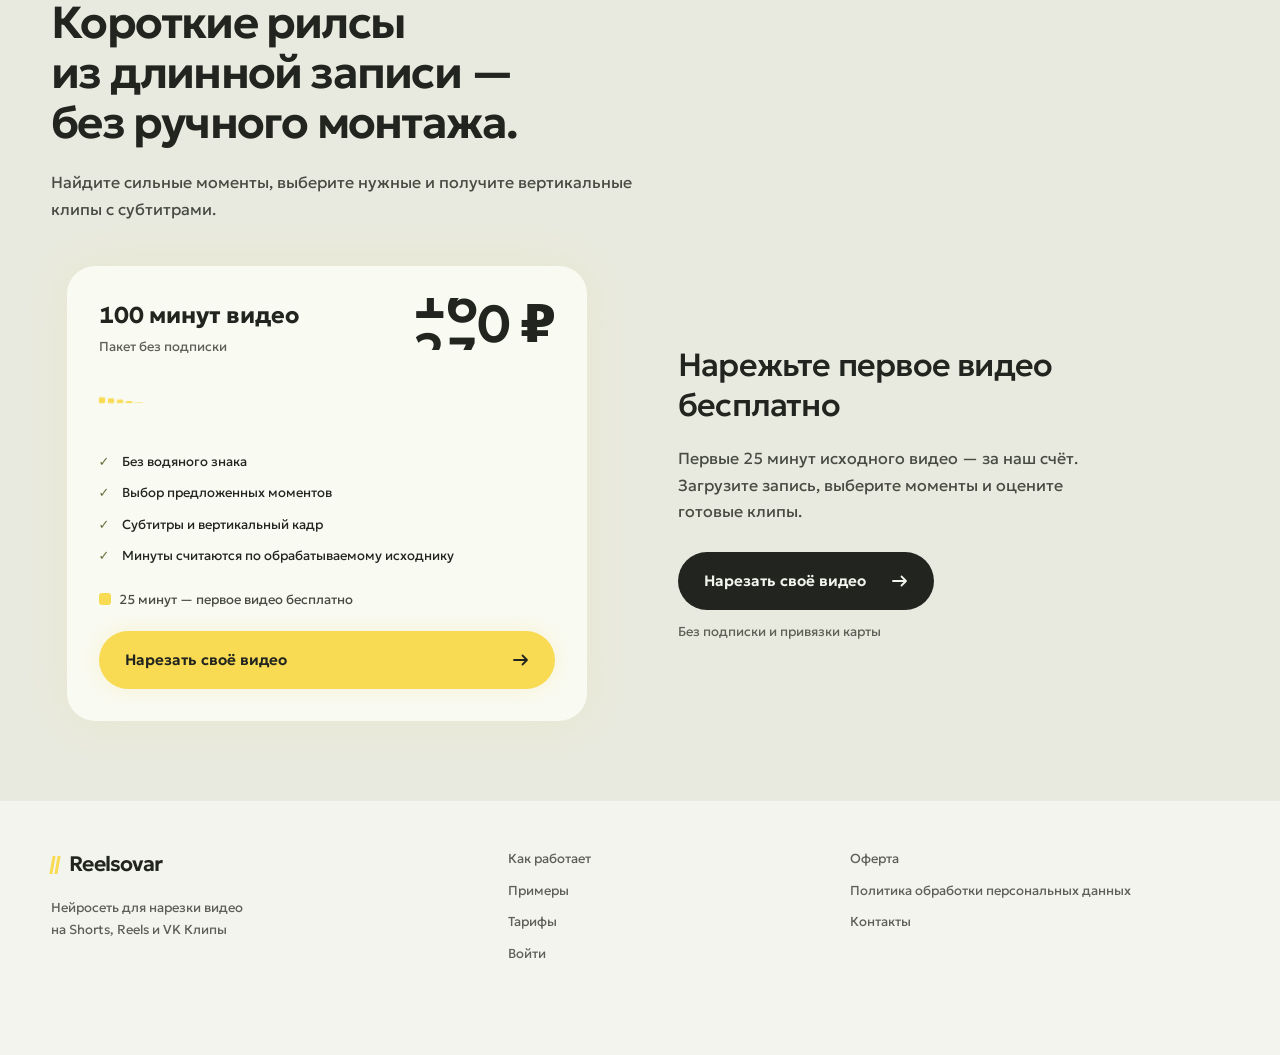
==== commit d4693f80: "Лендинг v8.1: восстановление видео, мобильные превью и обязательный QA" ====
--- a/index.html
+++ b/index.html
@@ -2,7 +2,7 @@
 <html lang="ru"><head><meta charset="utf-8"><meta name="viewport" content="width=device-width, initial-scale=1"><meta name="robots" content="noindex, nofollow">
 <title>Reelsovar — короткие рилсы из длинной записи</title><meta name="description" content="Найдите сильные моменты в подкасте, стриме или вебинаре. Получите вертикальные клипы с субтитрами. Первые 25 минут бесплатно.">
 <link rel="preload" as="image" href="assets/pipeline/hero-wide.jpg">
-<link rel="preload" as="font" type="font/woff2" href="fonts/geologica-cyrillic.woff2" crossorigin><link rel="stylesheet" href="scenes.css?v=7.2"><link rel="stylesheet" href="landing.css?v=7.2"></head><body>
+<link rel="preload" as="font" type="font/woff2" href="fonts/geologica-cyrillic.woff2" crossorigin><link rel="stylesheet" href="scenes.css?v=7.3"><link rel="stylesheet" href="landing.css?v=8.1"></head><body>
 <a class="skip" href="#content">К содержанию</a><svg width="0" height="0" style="position:absolute" aria-hidden="true">
   <symbol id="i-arrow" viewBox="0 0 16 12"><path d="M1 6h13M9.5 1.5 14 6l-4.5 4.5" fill="none" stroke="currentColor" stroke-width="1.8" stroke-linecap="round" stroke-linejoin="round"/></symbol>
   <symbol id="i-check" viewBox="0 0 16 16"><path d="M3.5 8.5l3 3 6-7" fill="none" stroke="currentColor" stroke-width="2" stroke-linecap="round" stroke-linejoin="round"/></symbol>
@@ -96,7 +96,7 @@
     <div class="drum-ring"></div>
     <p class="drum-caption" ></p>
   </div></section>
-<section class="benefits-section" id="benefits" data-mark="Выгоды"><div class="section-head"><div><h2>Контент на неделю вперёд</h2><p>Короткие рилсы из одной длинной записи — без ручного монтажа.</p></div><button class="replay" type="button" data-pause="rf" aria-pressed="false">Пауза</button></div><div class="stage paper pipeline-stage" id="rf" data-group="0"><div class="pipe-queue"><div class="pipe-origin" data-source-id="audience-02"><div class="pipe-source-frame"><video class="pipe-source" muted loop playsinline preload="none" data-src="assets/pipeline/fitness.mp4" data-poster="assets/pipeline/fitness.jpg"></video></div><div class="pipe-meta"><span>Длинная запись</span><span>1:06:31</span></div></div><div class="pipe-origin" data-source-id="biz-cafe"><div class="pipe-source-frame"><video class="pipe-source" muted loop playsinline preload="none" data-src="assets/pipeline/cafe.mp4" data-poster="assets/pipeline/cafe.jpg"></video></div><div class="pipe-meta"><span>Длинная запись</span><span>1:04:19</span></div></div><div class="pipe-origin" data-source-id="biz-hr"><div class="pipe-source-frame"><video class="pipe-source" muted loop playsinline preload="none" data-src="assets/pipeline/hr.mp4" data-poster="assets/pipeline/hr.jpg"></video></div><div class="pipe-meta"><span>Длинная запись</span><span>55:18</span></div></div></div><div class="pipe-action" aria-hidden="true"><span class="pipe-button"><span>Нарезать запись</span><i class="pipe-meter"></i></span></div><div class="pipe-results"><div class="pipe-deck" data-source-id="audience-02" data-count="5"><div class="pipe-card"><video muted loop playsinline preload="none" data-lazy-poster data-src="media/examples/full-audience-02-m01/preview.mp4" data-poster="media/examples/full-audience-02-m01/poster.jpg"></video></div><div class="pipe-card"><video muted loop playsinline preload="none" data-lazy-poster data-src="media/examples/full-audience-02-m02/preview.mp4" data-poster="media/examples/full-audience-02-m02/poster.jpg"></video></div><div class="pipe-card"><video muted loop playsinline preload="none" data-lazy-poster data-src="assets/examples/full-audience-02-m03/preview.mp4" data-poster="assets/examples/full-audience-02-m03/poster.jpg"></video></div><div class="pipe-card"><video muted loop playsinline preload="none" data-lazy-poster data-src="media/examples/full-audience-02-m04/preview.mp4" data-poster="media/examples/full-audience-02-m04/poster.jpg"></video></div><div class="pipe-card"><video muted loop playsinline preload="none" data-lazy-poster data-src="assets/examples/full-audience-02-m05/preview.mp4" data-poster="assets/examples/full-audience-02-m05/poster.jpg"></video></div></div><div class="pipe-deck" data-source-id="biz-cafe" data-count="3"><div class="pipe-card"><video muted loop playsinline preload="none" data-lazy-poster data-src="media/examples/full-biz-cafe-m01/preview.mp4" data-poster="media/examples/full-biz-cafe-m01/poster.jpg"></video></div><div class="pipe-card"><video muted loop playsinline preload="none" data-lazy-poster data-src="assets/examples/full-biz-cafe-m02/preview.mp4" data-poster="assets/examples/full-biz-cafe-m02/poster.jpg"></video></div><div class="pipe-card"><video muted loop playsinline preload="none" data-lazy-poster data-src="media/examples/full-biz-cafe-m03/preview.mp4" data-poster="media/examples/full-biz-cafe-m03/poster.jpg"></video></div></div><div class="pipe-deck" data-source-id="biz-hr" data-count="3"><div class="pipe-card"><video muted loop playsinline preload="none" data-lazy-poster data-src="media/examples/full-biz-hr-m01/preview.mp4" data-poster="media/examples/full-biz-hr-m01/poster.jpg"></video></div><div class="pipe-card"><video muted loop playsinline preload="none" data-lazy-poster data-src="assets/examples/full-biz-hr-m02/preview.mp4" data-poster="assets/examples/full-biz-hr-m02/poster.jpg"></video></div><div class="pipe-card"><video muted loop playsinline preload="none" data-lazy-poster data-src="media/examples/full-biz-hr-m03/preview.mp4" data-poster="media/examples/full-biz-hr-m03/poster.jpg"></video></div></div></div><svg class="cursor" aria-hidden="true"><use href="#i-cursor"/></svg></div><div class="benefits-grid"><div class="benefit-copy"><article class="bf"><h3><mark>Несколько минут</mark> вместо часов работы</h3><p>Reelsovar сам просматривает запись целиком и находит сильные моменты.</p></article><article class="bf"><h3><mark>Пакет минут</mark> вместо оплаты каждого клипа</h3><p class="bf-price"><b>990 ₽</b><span>100 минут исходного видео. Без подписки.</span></p></article><article class="bf"><h3><mark>Есть монтажёр?</mark> Reelsovar станет его личным помощником</h3><p>Найдёт сильные моменты и нарежет клипы — ему останется лишь проверить результат.</p></article></div><div class="benefit-visual"><div class="stage paper layers-stage" id="layers"><ol class="layers-key"><li>Исходник 16:9</li><li>Кадр по говорящему</li><li>Субтитры</li><li>Готовый клип</li></ol>
+<section class="benefits-section" id="benefits" data-mark="Выгоды"><div class="section-head"><div><h2>Контент на неделю вперёд</h2><p>Короткие рилсы из одной длинной записи — без ручного монтажа.</p></div><button class="replay" type="button" data-pause="rf" aria-pressed="false">Пауза</button></div><div class="stage paper pipeline-stage" id="rf" data-group="0"><div class="pipe-queue"><div class="pipe-origin" data-source-id="audience-02"><div class="pipe-source-frame"><video class="pipe-source" muted loop playsinline preload="none" data-lazy-poster data-src="assets/pipeline/fitness.mp4" data-poster="assets/pipeline/fitness.jpg"></video></div><div class="pipe-meta"><span>Длинная запись</span><span>1:06:31</span></div></div><div class="pipe-origin" data-source-id="biz-cafe"><div class="pipe-source-frame"><video class="pipe-source" muted loop playsinline preload="none" data-lazy-poster data-src="assets/pipeline/cafe.mp4" data-poster="assets/pipeline/cafe.jpg"></video></div><div class="pipe-meta"><span>Длинная запись</span><span>1:04:19</span></div></div><div class="pipe-origin" data-source-id="biz-hr"><div class="pipe-source-frame"><video class="pipe-source" muted loop playsinline preload="none" data-lazy-poster data-src="assets/pipeline/hr.mp4" data-poster="assets/pipeline/hr.jpg"></video></div><div class="pipe-meta"><span>Длинная запись</span><span>55:18</span></div></div></div><div class="pipe-action" aria-hidden="true"><span class="pipe-button"><span>Ловите момент</span><i class="pipe-meter"></i></span></div><div class="pipe-stack" aria-hidden="true"><i class="pipe-stack-back"></i><i class="pipe-stack-back"></i><i class="pipe-stack-back"></i><i class="pipe-stack-back"></i><i class="pipe-stack-back"></i><i class="pipe-stack-back"></i><i class="pipe-stack-back"></i><i class="pipe-stack-back"></i><i class="pipe-stack-back"></i></div><div class="pipe-results"><div class="pipe-deck" data-source-id="audience-02" data-count="5"><div class="pipe-card"><video muted loop playsinline preload="none" data-lazy-poster data-src="assets/weekly/examples/full-audience-02-m01/preview.mp4" data-mobile-src="assets/mobile/examples/full-audience-02-m01/preview.mp4" data-poster="media/examples/full-audience-02-m01/poster.jpg"></video></div><div class="pipe-card"><video muted loop playsinline preload="none" data-lazy-poster data-src="assets/weekly/examples/full-audience-02-m02/preview.mp4" data-mobile-src="assets/mobile/examples/full-audience-02-m02/preview.mp4" data-poster="media/examples/full-audience-02-m02/poster.jpg"></video></div><div class="pipe-card"><video muted loop playsinline preload="none" data-lazy-poster data-src="assets/weekly/examples/full-audience-02-m03/preview.mp4" data-mobile-src="assets/mobile/examples/full-audience-02-m03/preview.mp4" data-poster="assets/examples/full-audience-02-m03/poster.jpg"></video></div><div class="pipe-card"><video muted loop playsinline preload="none" data-lazy-poster data-src="assets/weekly/examples/full-audience-02-m04/preview.mp4" data-mobile-src="assets/mobile/examples/full-audience-02-m04/preview.mp4" data-poster="media/examples/full-audience-02-m04/poster.jpg"></video></div><div class="pipe-card"><video muted loop playsinline preload="none" data-lazy-poster data-src="assets/weekly/examples/full-audience-02-m05/preview.mp4" data-mobile-src="assets/mobile/examples/full-audience-02-m05/preview.mp4" data-poster="assets/examples/full-audience-02-m05/poster.jpg"></video></div></div><div class="pipe-deck" data-source-id="biz-cafe" data-count="3"><div class="pipe-card"><video muted loop playsinline preload="none" data-lazy-poster data-src="assets/weekly/examples/full-biz-cafe-m01/preview.mp4" data-mobile-src="assets/mobile/examples/full-biz-cafe-m01/preview.mp4" data-poster="media/examples/full-biz-cafe-m01/poster.jpg"></video></div><div class="pipe-card"><video muted loop playsinline preload="none" data-lazy-poster data-src="assets/weekly/examples/full-biz-cafe-m02/preview.mp4" data-mobile-src="assets/mobile/examples/full-biz-cafe-m02/preview.mp4" data-poster="assets/examples/full-biz-cafe-m02/poster.jpg"></video></div><div class="pipe-card"><video muted loop playsinline preload="none" data-lazy-poster data-src="assets/weekly/examples/full-biz-cafe-m03/preview.mp4" data-mobile-src="assets/mobile/examples/full-biz-cafe-m03/preview.mp4" data-poster="media/examples/full-biz-cafe-m03/poster.jpg"></video></div></div><div class="pipe-deck" data-source-id="biz-hr" data-count="3"><div class="pipe-card"><video muted loop playsinline preload="none" data-lazy-poster data-src="assets/weekly/examples/full-biz-hr-m01/preview.mp4" data-mobile-src="assets/mobile/examples/full-biz-hr-m01/preview.mp4" data-poster="media/examples/full-biz-hr-m01/poster.jpg"></video></div><div class="pipe-card"><video muted loop playsinline preload="none" data-lazy-poster data-src="assets/weekly/examples/full-biz-hr-m02/preview.mp4" data-mobile-src="assets/mobile/examples/full-biz-hr-m02/preview.mp4" data-poster="assets/examples/full-biz-hr-m02/poster.jpg"></video></div><div class="pipe-card"><video muted loop playsinline preload="none" data-lazy-poster data-src="assets/weekly/examples/full-biz-hr-m03/preview.mp4" data-mobile-src="assets/mobile/examples/full-biz-hr-m03/preview.mp4" data-poster="media/examples/full-biz-hr-m03/poster.jpg"></video></div></div></div><svg class="cursor" aria-hidden="true"><use href="#i-cursor"/></svg></div><div class="benefits-grid"><div class="benefit-copy"><article class="bf"><h3><mark>Несколько минут</mark> вместо часов работы</h3><p>Reelsovar сам просматривает запись целиком и находит сильные моменты.</p></article><article class="bf"><h3><mark>Пакет минут</mark> вместо оплаты каждого клипа</h3><p class="bf-price"><b>990 ₽</b><span>100 минут исходного видео. Без подписки.</span></p></article><article class="bf"><h3><mark>Есть монтажёр?</mark> Reelsovar станет его личным помощником</h3><p>Найдёт сильные моменты и нарежет клипы — ему останется лишь проверить результат.</p></article></div><div class="benefit-visual"><div class="stage paper layers-stage" id="layers"><ol class="layers-key"><li>Исходник 16:9</li><li>Кадр по говорящему</li><li>Субтитры</li><li>Готовый клип</li></ol>
     <div class="ly-scene">
       <div class="ly ly1" data-layer="Исходник"><img src="assets/fonts-poster.jpg" alt="" loading="lazy"><span class="ly-tag">Исходник 16:9</span></div>
       <div class="ly ly2" data-layer="Кадр"><i class="ly-frame"></i><span class="ly-tag">Кадр 9:16 по говорящему</span></div>
@@ -117,4 +117,4 @@
 <nav class="pagecode" aria-label="Разделы как моменты записи"><span class="pc-now">00:00:00</span><div class="pc-track"><i class="pc-head"></i></div><span class="pc-all">01:54:19</span></nav>
 
 <noscript><p class="script-note">Для просмотра анимаций включите JavaScript.</p><style>.tt-line2{color:var(--ink)}.drum-stage,.watch-clip{display:none}.pain-bridge,.mf-tall{opacity:1}.stations .station{opacity:1;visibility:visible;grid-area:auto}.stations{display:grid}.how-tabs{display:none}.odo .d::before{content:attr(data-d)}.slice{display:none}.ly4{transform:translateZ(1px)}.burst-card{opacity:1}.replay{display:none}</style><p class="script-note"><a href="media/examples/full-biz-hr-m01/final.mp4">Смотреть пример клипа</a></p></noscript>
-<script src="vendor/gsap.min.js"></script><script src="scenes.js?v=7.2"></script></body></html>+<script src="vendor/gsap.min.js"></script><script src="scenes.js?v=8.1"></script></body></html>
--- a/scenes.css
+++ b/scenes.css
@@ -130,8 +130,9 @@
 .st-frame{background:#1d2119}
 .mf-wide{position:absolute;left:12px;right:12px;top:50%;aspect-ratio:16/9;translate:0 -50%;border-radius:6px;overflow:hidden}
 .mf-wide img{width:100%;height:100%;object-fit:cover}
-.mf-crop{position:absolute;top:0;bottom:0;left:34.2%;width:31.6%;border:2px solid var(--yellow);box-shadow:0 0 0 999px #11140f00;transition:box-shadow .6s} /* taste-skill-ignore: затемнение вокруг рамки */
-.st-frame.dimmed .mf-crop{box-shadow:0 0 0 999px #11140fb3} /* taste-skill-ignore: затемнение вокруг рамки */
+.mf-crop{position:absolute;top:0;bottom:0;left:34.2%;width:31.6%;border:2px solid var(--yellow);z-index:1}
+.mf-wide::after{content:'';position:absolute;inset:0;pointer-events:none;background:linear-gradient(to right,#11140fb3 0 34.2%,transparent 34.2% 65.8%,#11140fb3 65.8%);opacity:0;transition:opacity var(--motion-reveal) var(--motion-in-out)}
+.st-frame.dimmed .mf-wide::after{opacity:1}
 .mf-tall{position:absolute;top:14px;bottom:14px;left:50%;aspect-ratio:9/16;translate:-50% 0;border-radius:8px;overflow:hidden;outline:2px solid var(--yellow);opacity:0}
 .mf-tall img{width:100%;height:100%;object-fit:cover}
 .st-done{display:grid;grid-template-columns:auto 1fr;gap:10px;align-items:center}
@@ -515,3 +516,14 @@
 .drum-item::before{content:'';position:absolute;inset:0;border-radius:inherit;box-shadow:0 0 30px #f9db533d;opacity:0;transform:translateZ(0);pointer-events:none}
 .drum-item.is-front::before{opacity:1}
 .stage.dark,.stage.paper{background-image:var(--cached-scene);background-size:100% 100%;background-repeat:no-repeat}
+
+/* transitions-polish: shared tokens for routine controls, not the authored
+   video choreography. Bound the crop dimmer to its actual image footprint. */
+:root{--motion-quick:150ms;--motion-fast:250ms;--motion-reveal:400ms;--motion-out:cubic-bezier(.22,1,.36,1);--motion-in-out:ease-in-out}
+.btn{transition:transform var(--motion-quick) var(--motion-out)}
+.btn svg{transition:transform var(--motion-fast) var(--motion-out)}
+.station{transition:opacity var(--motion-fast) var(--motion-in-out)}
+.st-vis{transition:transform var(--motion-fast) var(--motion-out)}
+.mrow{transition:background-color var(--motion-quick) var(--motion-in-out)}
+.mrow .tick{transition:background-color var(--motion-quick) var(--motion-in-out)}
+@media(prefers-reduced-motion:reduce){.btn,.btn svg,.station,.st-vis,.mrow,.mrow .tick,.mf-wide::after{transition:none}}
--- a/landing.css
+++ b/landing.css
@@ -67,16 +67,17 @@
 .drum-item::before{transform:none}.drum-item video{transform:none;backface-visibility:visible}
 /* A light, stable field exists from first paint; no dark cached background is swapped in. */
 #rf.pipeline-stage{height:650px;background:#e9ece3;background-image:none!important;color:var(--ink)}
-.pipe-queue,.pipe-results{position:absolute;inset:0;pointer-events:none}
+.pipe-queue,.pipe-results,.pipe-stack{position:absolute;inset:0;pointer-events:none}
 .pipe-origin{position:absolute;top:30px;left:50%;width:min(380px,42%);translate:-50% 0;background:#f9faf4;padding:7px;border-radius:24px;box-shadow:0 18px 40px #24301e20;will-change:transform;opacity:0}
-.pipe-source-frame{aspect-ratio:16/9;border-radius:18px;overflow:hidden;background:#e9ece3}
-.pipe-source{width:100%;height:100%;object-fit:cover}
+.pipe-source-frame{position:relative;aspect-ratio:16/9;border-radius:18px;overflow:hidden;background-color:#e9ece3}
+.pipe-source{position:absolute;inset:0;width:100%;height:100%;object-fit:contain}
 .pipe-meta{display:flex;justify-content:space-between;gap:12px;padding:9px 8px 3px;font-size:12px;color:#48543d}
 .pipe-action{position:absolute;left:50%;top:45%;translate:-50% 0;z-index:6}
 .pipe-button{position:relative;display:block;overflow:hidden;background:var(--yellow);padding:13px 30px;border-radius:999px;font-size:15px;font-weight:600;white-space:nowrap;box-shadow:0 0 26px #f9db534d}
 .pipe-meter{position:absolute;left:0;right:0;bottom:0;height:3px;background:#39432d;transform-origin:0 50%;transform:scaleX(0)}
+.pipe-stack-back{position:absolute;opacity:0;border-radius:20px;background:#cbd2bf;box-shadow:0 5px 12px #27332112;transform-origin:50% 50%}.pipe-stack-back:nth-child(even){background:#e0e5d7}
 .pipe-deck{position:absolute;inset:0;visibility:hidden}.pipe-deck.is-active{visibility:visible}
-.pipe-card{position:absolute;opacity:0;border-radius:20px;background:#d4dacb;box-shadow:0 0 0 1px #a8b59455,0 10px 30px #27332126;overflow:hidden}
+.pipe-card{position:absolute;opacity:0;border-radius:20px;background-color:#d4dacb;box-shadow:0 0 0 1px #a8b59455,0 10px 30px #27332126;overflow:hidden}
 .pipe-card video{width:100%;height:100%;object-fit:cover;border-radius:inherit}
 .pipe-switcher{position:absolute;bottom:18px;left:0;right:0;display:flex;justify-content:center;gap:8px;z-index:8}
 .pipe-switcher button{min-height:38px;padding:6px 17px;border-radius:999px;font-size:12px;background:#d9dfd0;color:#46513c}
@@ -84,7 +85,7 @@
 #cut[data-phase=buffering] .ci-progress,#rf[data-phase=buffering] .pipe-meter{animation:loading-sweep .75s ease-in-out infinite alternate}
 @keyframes loading-sweep{from{transform:scaleX(.35)}to{transform:scaleX(.95)}}
 @media(max-width:1100px) and (min-width:761px){.pipe-origin{width:48%}}
-@media(max-width:760px){#rf.pipeline-stage{height:570px}.pipe-origin{top:28px;width:72%;padding:5px;border-radius:20px}.pipe-source-frame{border-radius:15px}.pipe-meta{font-size:11px;padding:7px 6px 2px}.pipe-action{top:43%}.pipe-button{font-size:13px;padding:12px 24px}.pipe-card{border-radius:16px}.pipe-switcher{gap:6px;bottom:16px}.pipe-switcher button{padding:6px 13px;font-size:11px;min-height:38px}}
+@media(max-width:760px){#rf.pipeline-stage{height:570px}.pipe-origin{top:28px;width:72%;padding:5px;border-radius:20px}.pipe-source-frame{border-radius:15px}.pipe-meta{font-size:11px;padding:7px 6px 2px}.pipe-action{top:43%}.pipe-button{font-size:13px;padding:12px 24px}.pipe-card,.pipe-stack-back{border-radius:16px}.pipe-switcher{gap:6px;bottom:16px}.pipe-switcher button{padding:6px 13px;font-size:11px;min-height:38px}}
 @media(max-width:360px){#rf.pipeline-stage{height:530px}}
 @media(prefers-reduced-motion:reduce){#cut[data-phase=buffering] .ci-progress,#rf[data-phase=buffering] .pipe-meter{animation:none}}
 
@@ -122,11 +123,11 @@
 @media(max-width:760px){.examples-section .drum-stage{height:420px}.drum-ring{--w:150px}}
 @media(max-width:360px){.drum-ring{--w:136px}}
 
-/* Content for the week: deck size follows each real recording. */
+/* Content for the week: one circular fan replaces the former two mobile rows. */
 #rf.pipeline-stage{height:660px}
 .pipe-meta span:first-child{color:#6b7561}
-@media(max-width:760px){#rf.pipeline-stage{height:650px}}
-@media(max-width:360px){#rf.pipeline-stage{height:620px}}
+@media(max-width:760px){#rf.pipeline-stage{height:540px}}
+@media(max-width:360px){#rf.pipeline-stage{height:500px}}
 
 /* Benefits: the same yellow bar that struck out the pains now marks what is gained. */
 .benefit-copy{gap:0;padding-top:0}
@@ -146,3 +147,6 @@
 .mf-tall video{width:100%;height:100%;object-fit:cover;border-radius:inherit;display:block}
 .drum-stage{cursor:default}.drum-stage:active{cursor:default}
 .drum-item{pointer-events:none;transition:none!important}
+
+/* A network wait is visible; successful playback hides this local status. */
+.media-note{position:absolute;z-index:120;left:16px;bottom:8px;max-width:calc(100% - 32px);padding:3px 8px;border-radius:8px;background:#f4f4ef;color:#22251f;font-size:11px;line-height:1.35;pointer-events:none}.media-note[hidden]{display:none}
